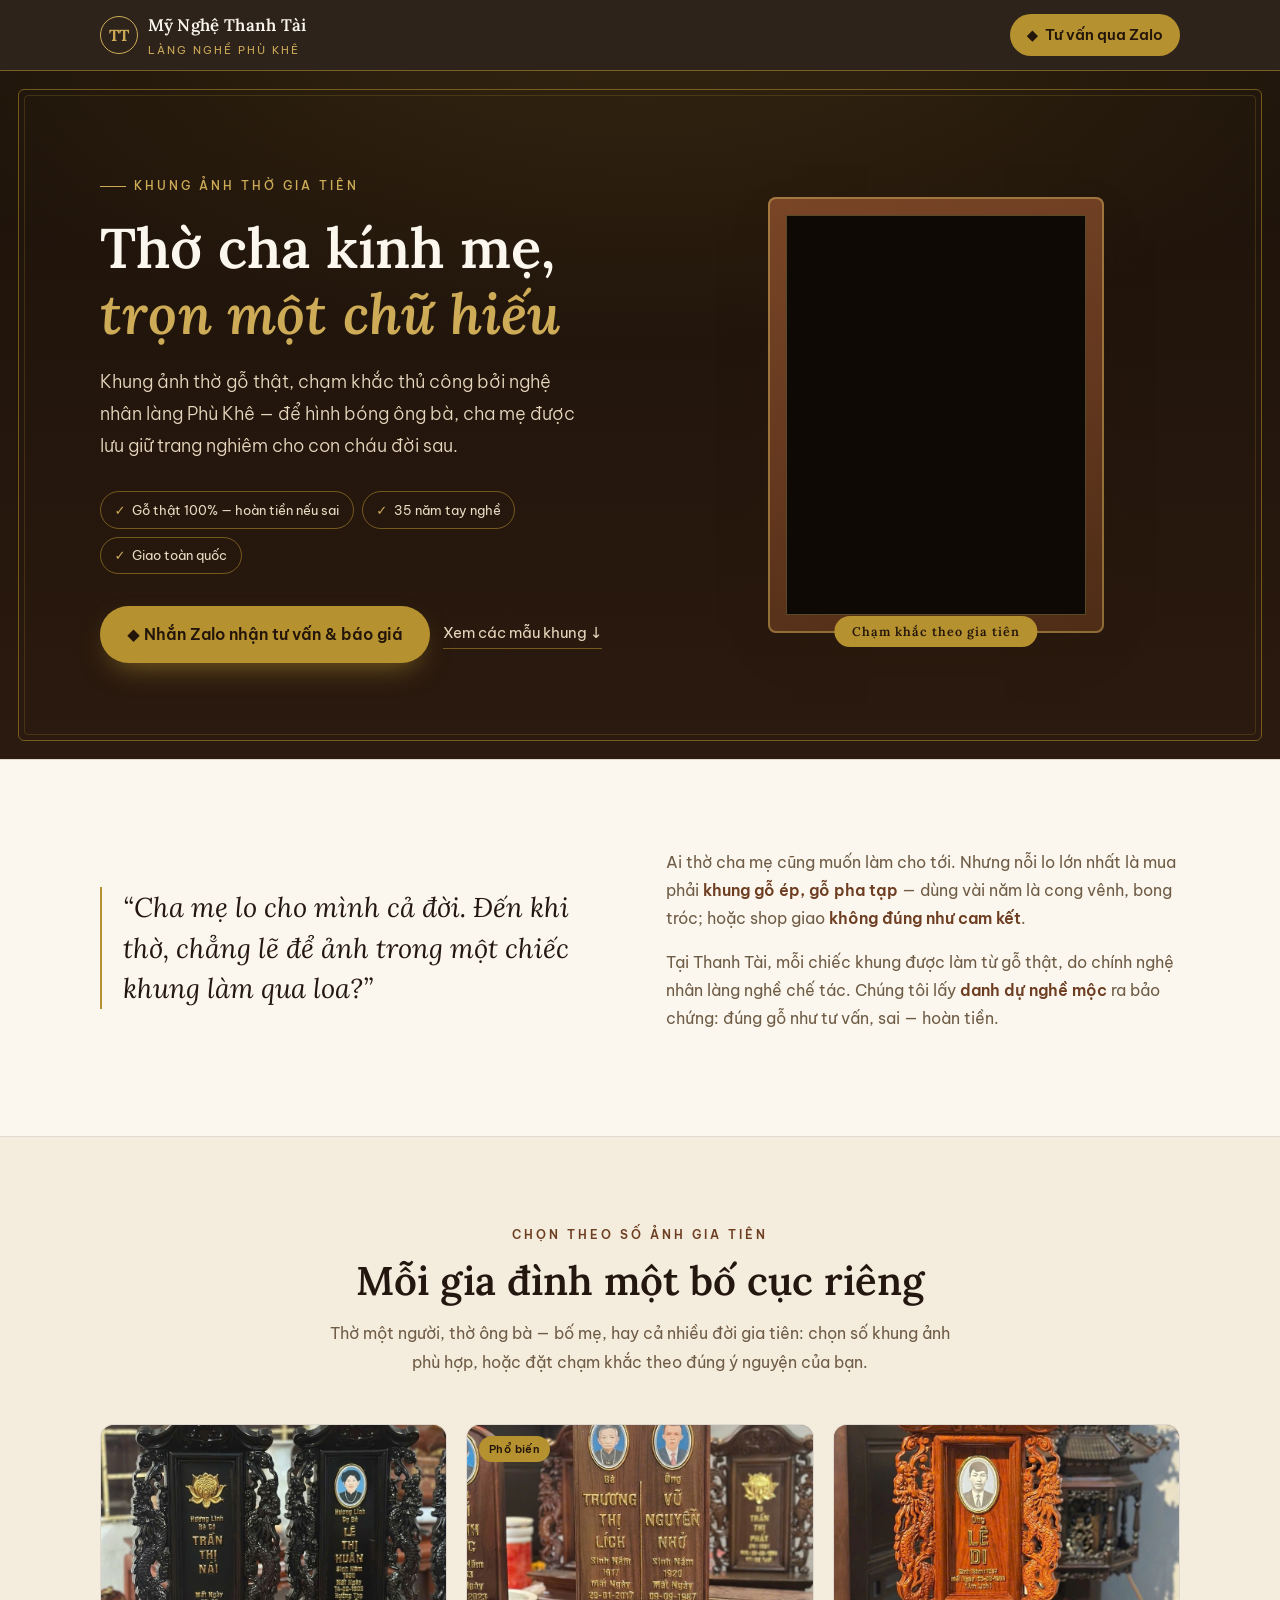
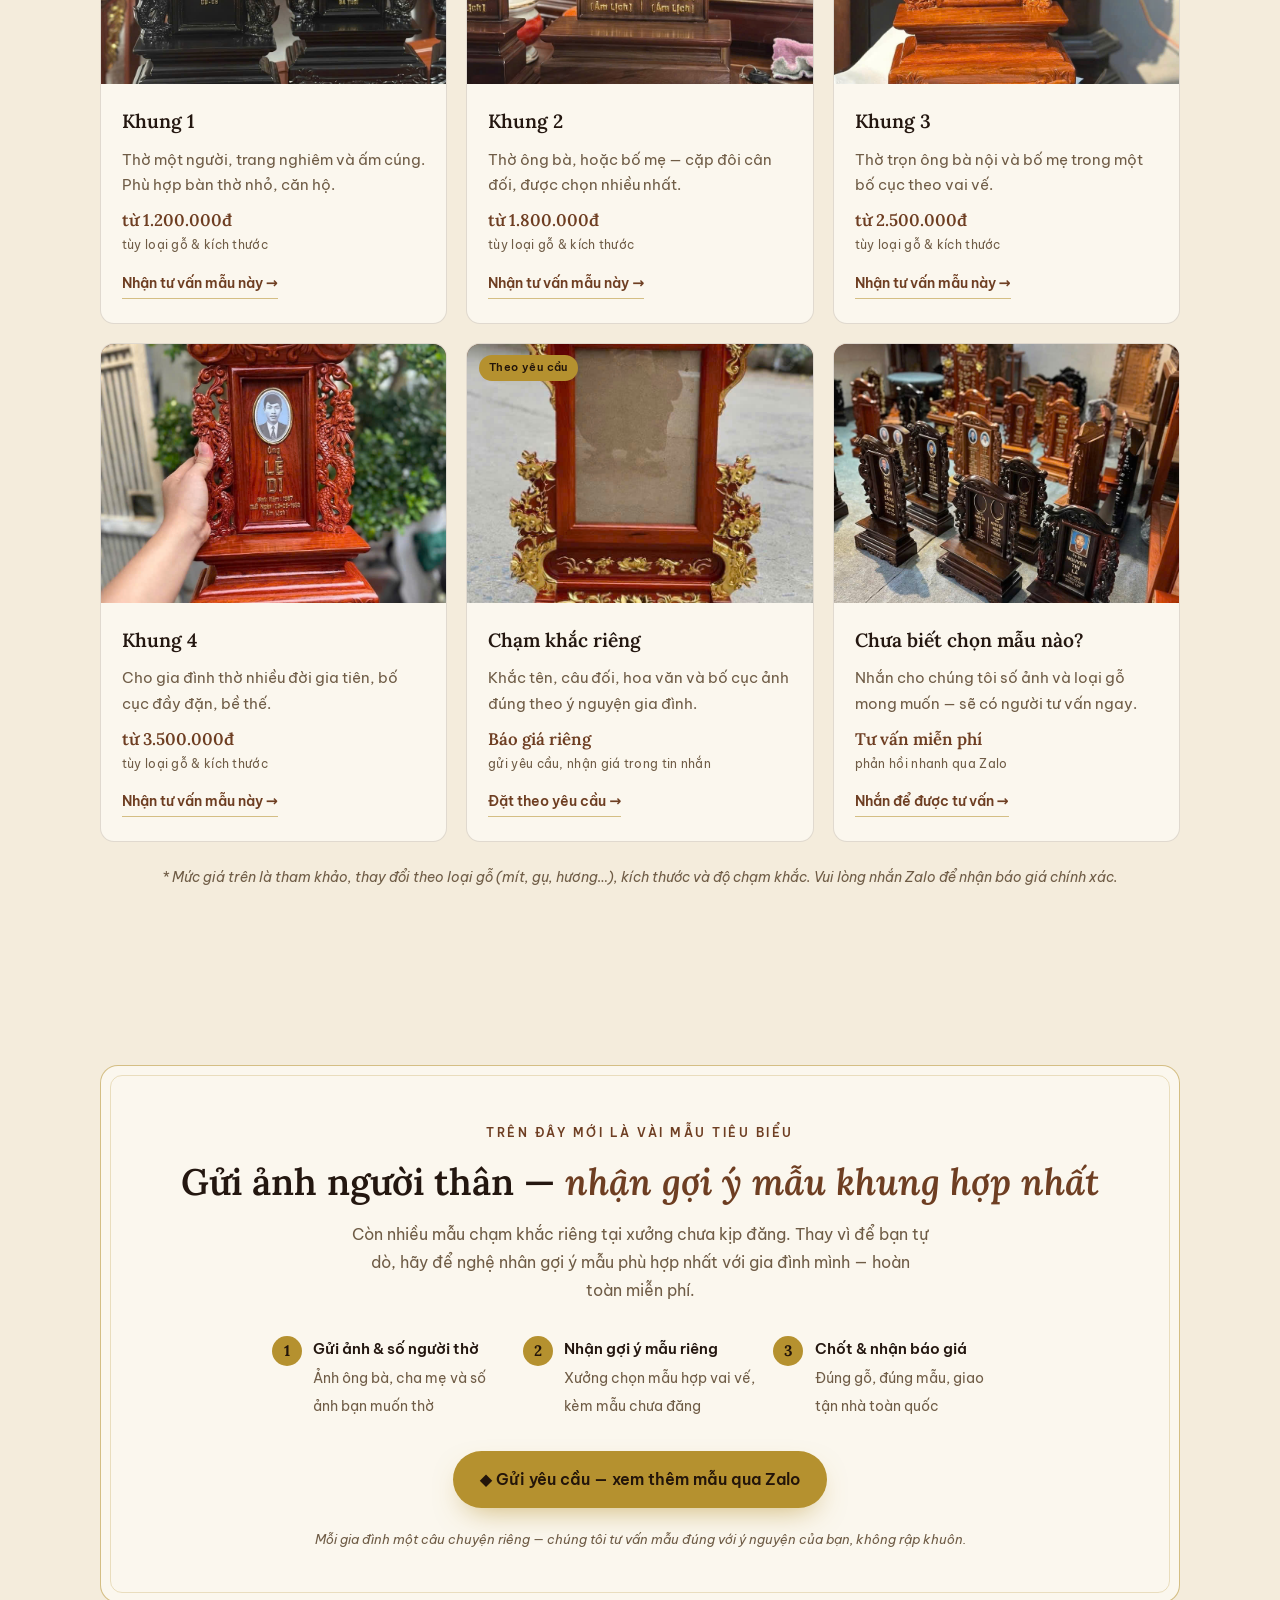
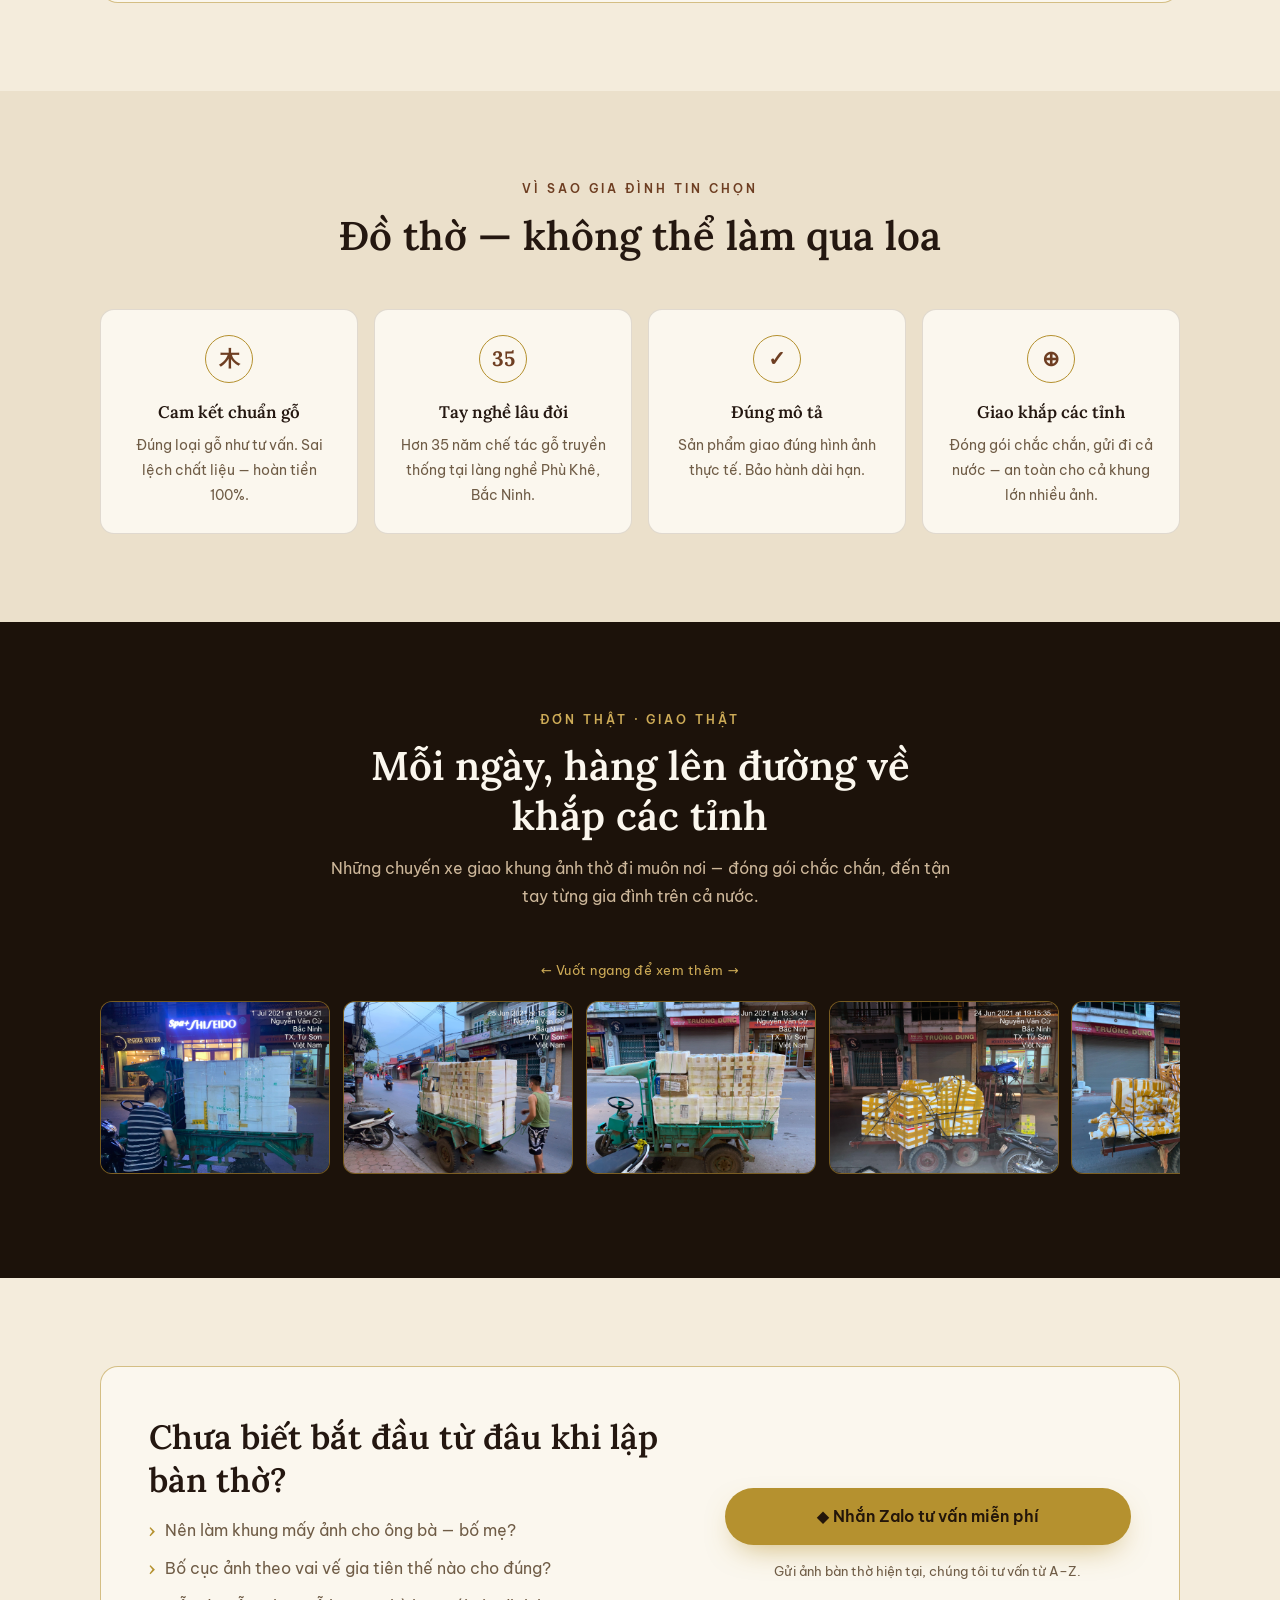
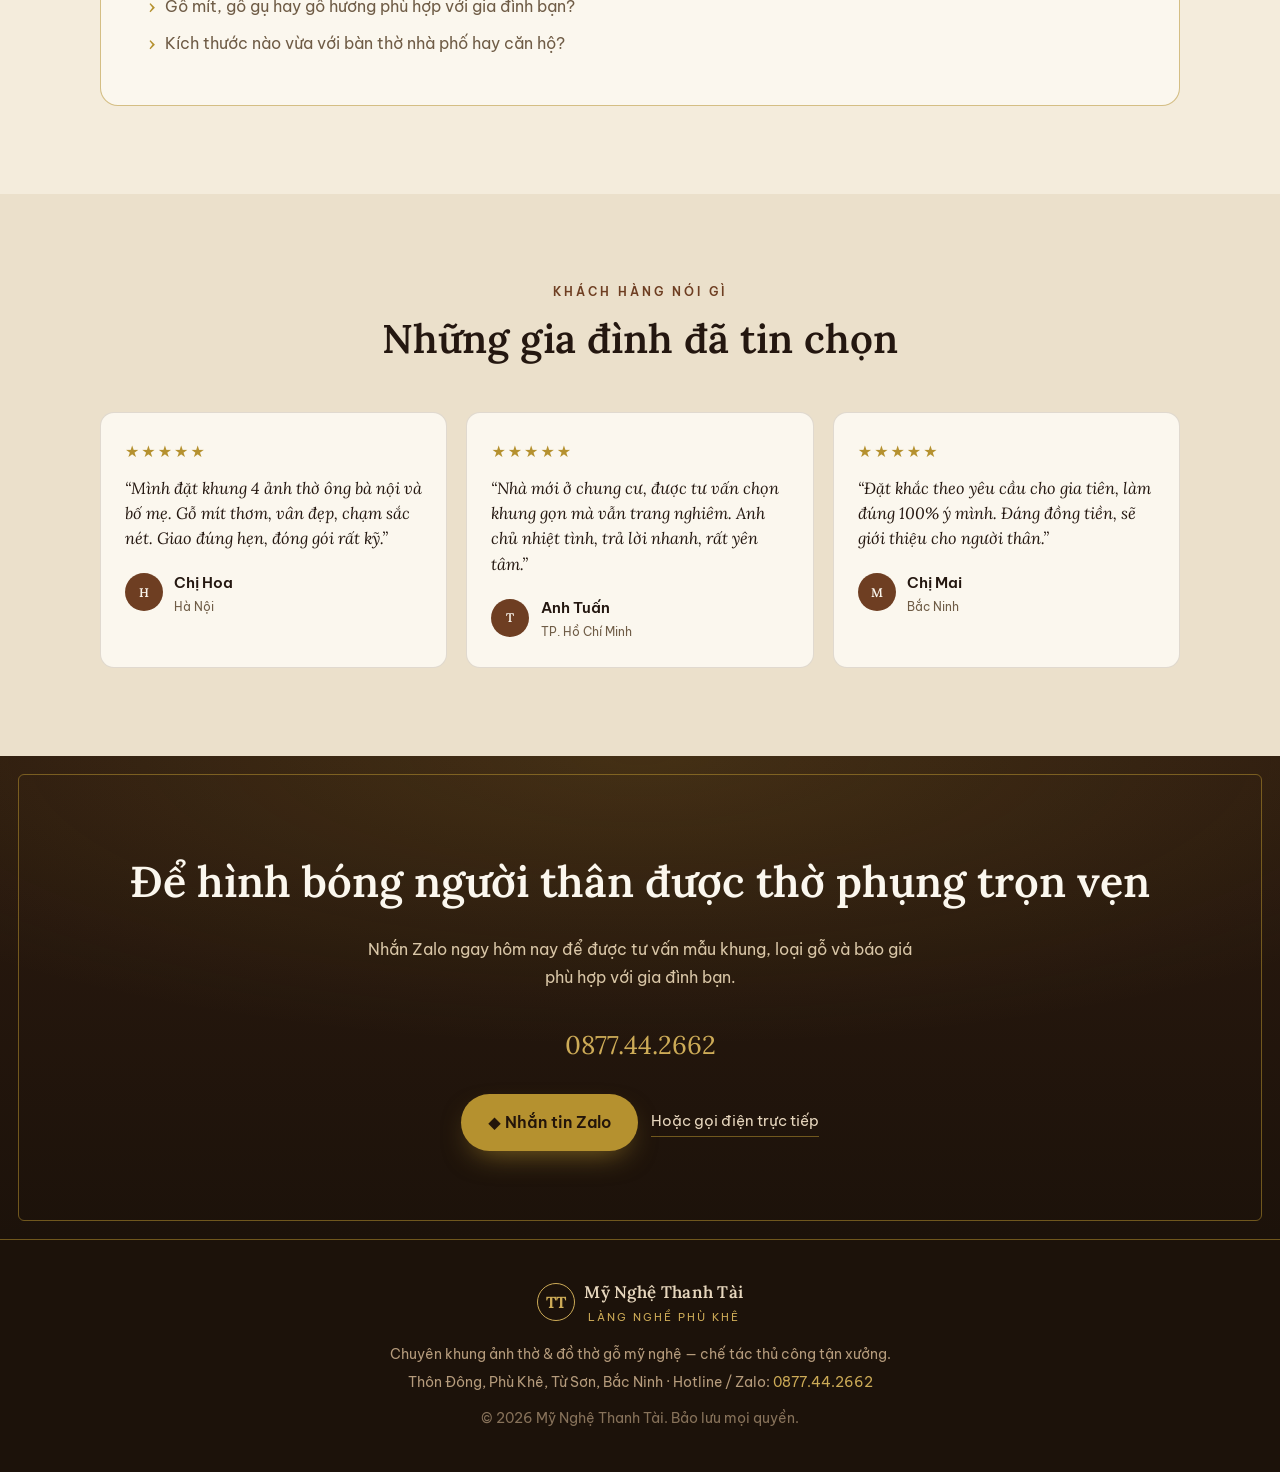
==== index.html @ 87bdfefb "Update index.html" ====
<!DOCTYPE html>
<html lang="vi">
<head>
<meta charset="UTF-8">
<meta name="viewport" content="width=device-width, initial-scale=1.0">
<title>Khung Ảnh Thờ Gia Tiên — Mỹ Nghệ Thanh Tài | Làng nghề Phù Khê</title>
<meta name="description" content="Khung ảnh thờ gỗ thật, chạm khắc thủ công làng nghề Phù Khê. Cam kết đúng gỗ — hoàn tiền nếu sai. Tư vấn chọn khung theo gia tiên qua Zalo.">
<link rel="preconnect" href="https://fonts.googleapis.com">
<link rel="preconnect" href="https://fonts.gstatic.com" crossorigin>
<link href="https://fonts.googleapis.com/css2?family=Lora:ital,wght@0,400;0,500;0,600;0,700;1,400;1,500&family=Be+Vietnam+Pro:wght@300;400;500;600&display=swap" rel="stylesheet">
<style>
  :root{
    --ink:#241710;
    --wood:#6e3e22;
    --wood-deep:#1c120a;
    --wood-deep-2:#2b1a0f;
    --gold:#b5912f;
    --gold-soft:#cdab57;
    --gold-line:rgba(181,145,47,.55);
    --paper:#f4ecdc;
    --paper-2:#ebe0cb;
    --cream:#fbf7ee;
    --muted:#6f5c46;
    --line:rgba(58,38,20,.14);
    --shadow:0 18px 50px -24px rgba(40,24,10,.5);
    --radius:14px;
  }
  *{box-sizing:border-box;margin:0;padding:0}
  html{scroll-behavior:smooth}
  body{
    font-family:"Be Vietnam Pro",system-ui,sans-serif;
    color:var(--ink);
    background:var(--paper);
    line-height:1.75;
    font-weight:400;
    -webkit-font-smoothing:antialiased;
  }
  h1,h2,h3,.serif{font-family:"Lora",Georgia,serif}
  img{max-width:100%;display:block}
  a{color:inherit;text-decoration:none}
  .wrap{width:min(1080px,92vw);margin:0 auto}

  /* ---------- header ---------- */
  header{
    position:sticky;top:0;z-index:50;
    background:rgba(28,18,10,.92);
    backdrop-filter:blur(8px);
    border-bottom:1px solid var(--gold-line);
  }
  .bar{display:flex;align-items:center;justify-content:space-between;padding:.7rem 0}
  .brand{display:flex;align-items:center;gap:.6rem;color:var(--cream)}
  .seal{
    width:38px;height:38px;border-radius:50%;
    border:1.5px solid var(--gold-soft);
    display:grid;place-items:center;
    font-family:"Lora",serif;font-weight:700;color:var(--gold-soft);
    font-size:1rem;flex:none;
  }
  .brand b{font-family:"Lora",serif;font-weight:600;font-size:1.05rem;letter-spacing:.3px}
  .brand small{display:block;color:var(--gold-soft);font-size:.66rem;letter-spacing:2px;text-transform:uppercase;font-family:"Be Vietnam Pro",sans-serif}
  .nav-cta{
    display:inline-flex;align-items:center;gap:.45rem;
    background:var(--gold);color:#23150a;font-weight:600;
    padding:.5rem 1.05rem;border-radius:40px;font-size:.92rem;
    transition:transform .2s,background .2s;
  }
  .nav-cta:hover{background:var(--gold-soft);transform:translateY(-1px)}

  /* ---------- hero ---------- */
  .hero{
    position:relative;
    background:
      radial-gradient(120% 90% at 50% -10%, rgba(181,145,47,.16), transparent 55%),
      linear-gradient(180deg,var(--wood-deep) 0%, var(--wood-deep-2) 100%);
    color:var(--cream);
    padding:clamp(3.2rem,8vw,6rem) 0 clamp(3.4rem,8vw,6rem);
    overflow:hidden;
  }
  .hero::before{
    content:"";position:absolute;inset:18px;
    border:1px solid var(--gold-line);
    border-radius:6px;pointer-events:none;
  }
  .hero::after{
    content:"";position:absolute;inset:24px;
    border:1px solid rgba(181,145,47,.22);
    border-radius:4px;pointer-events:none;
  }
  .hero-grid{position:relative;display:grid;grid-template-columns:1.05fr .95fr;gap:clamp(1.5rem,4vw,3.5rem);align-items:center}
  .eyebrow{
    display:inline-flex;align-items:center;gap:.5rem;
    color:var(--gold-soft);font-size:.74rem;letter-spacing:3px;text-transform:uppercase;
    margin-bottom:1.1rem;font-weight:500;
  }
  .eyebrow::before{content:"";width:26px;height:1px;background:var(--gold-soft)}
  .hero h1{
    font-size:clamp(2.1rem,5.2vw,3.5rem);
    line-height:1.18;font-weight:600;letter-spacing:.2px;
    margin-bottom:1.2rem;
  }
  .hero h1 em{font-style:italic;color:var(--gold-soft)}
  .hero p.lead{font-size:clamp(1rem,2.4vw,1.15rem);color:#e7d7be;max-width:30rem;margin-bottom:1.8rem;font-weight:300}
  .chips{display:flex;flex-wrap:wrap;gap:.5rem;margin-bottom:2rem}
  .chip{
    display:inline-flex;align-items:center;gap:.4rem;
    border:1px solid var(--gold-line);border-radius:40px;
    padding:.38rem .85rem;font-size:.82rem;color:#eaddc4;
  }
  .chip span{color:var(--gold-soft);font-weight:600}
  .hero-cta{display:flex;flex-wrap:wrap;gap:.8rem;align-items:center}
  .btn-primary{
    display:inline-flex;align-items:center;gap:.55rem;
    background:var(--gold);color:#23150a;font-weight:600;
    padding:.9rem 1.7rem;border-radius:46px;font-size:1.02rem;
    box-shadow:0 12px 30px -12px rgba(181,145,47,.7);
    transition:transform .2s,box-shadow .2s;
  }
  .btn-primary:hover{transform:translateY(-2px);box-shadow:0 18px 38px -14px rgba(181,145,47,.85)}
  .btn-ghost{color:#e7d7be;font-size:.95rem;border-bottom:1px solid var(--gold-line);padding-bottom:2px}
  .btn-ghost:hover{color:var(--gold-soft)}

  .hero-frame{position:relative;justify-self:center}
  .hero-frame .mat{
    background:linear-gradient(160deg,#7a4527,#4e2c16);
    padding:18px;border-radius:8px;
    box-shadow:var(--shadow), inset 0 0 0 2px rgba(205,171,87,.5);
    position:relative;
  }
  .hero-frame .photo{
    aspect-ratio:3/4;width:clamp(220px,32vw,300px);
    background:#0e0905 center/cover no-repeat;
    border:1px solid rgba(205,171,87,.4);
    display:grid;place-items:center;text-align:center;color:#9c8a6f;
    font-size:.85rem;padding:1rem;
  }
  .hero-frame .nameplate{
    position:absolute;left:50%;bottom:-14px;transform:translateX(-50%);
    background:var(--gold);color:#23150a;font-family:"Lora",serif;
    font-size:.78rem;font-weight:600;letter-spacing:1px;
    padding:.3rem 1.1rem;border-radius:30px;white-space:nowrap;
  }

  /* ---------- section frame ---------- */
  section{padding:clamp(3rem,7vw,5.5rem) 0}
  .sec-head{text-align:center;max-width:40rem;margin:0 auto clamp(2rem,5vw,3rem)}
  .sec-eyebrow{color:var(--wood);font-size:.72rem;letter-spacing:3px;text-transform:uppercase;font-weight:600;margin-bottom:.7rem}
  .sec-head h2{font-size:clamp(1.7rem,4vw,2.5rem);line-height:1.25;font-weight:600;margin-bottom:.8rem}
  .sec-head p{color:var(--muted);font-size:1.02rem}

  /* ---------- empathy ---------- */
  .empathy{background:var(--cream);border-top:1px solid var(--line);border-bottom:1px solid var(--line)}
  .empathy .inner{display:grid;grid-template-columns:1fr 1fr;gap:clamp(1.5rem,4vw,3.5rem);align-items:center}
  .empathy blockquote{
    font-family:"Lora",serif;font-style:italic;font-size:clamp(1.3rem,3vw,1.7rem);
    line-height:1.5;color:var(--ink);border-left:2px solid var(--gold);padding-left:1.3rem;
  }
  .empathy .body p{color:var(--muted);margin-bottom:1rem}
  .empathy .body p strong{color:var(--wood);font-weight:600}

  /* ---------- products ---------- */
  .grid{display:grid;gap:1.2rem}
  .grid.cols{grid-template-columns:repeat(3,1fr)}
  .card{
    background:var(--cream);border:1px solid var(--line);border-radius:var(--radius);
    overflow:hidden;transition:transform .25s,box-shadow .25s,border-color .25s;
    display:flex;flex-direction:column;
  }
  .card:hover{transform:translateY(-4px);box-shadow:var(--shadow);border-color:var(--gold-line)}
  .card .thumb{
    aspect-ratio:4/3;
    background:linear-gradient(150deg,#8a5230,#5a331b);
    display:grid;place-items:center;color:#e9d6b6;position:relative;
    overflow:hidden;
  }
  .card .thumb .ph{font-family:"Lora",serif;font-size:2.4rem;color:rgba(233,214,182,.55)}
  .card .body{padding:1.3rem 1.3rem 1.5rem;display:flex;flex-direction:column;gap:.5rem;flex:1}
  .card h3{font-size:1.2rem;font-weight:600}
  .card .desc{color:var(--muted);font-size:.92rem;flex:1}
  .card .price{font-family:"Lora",serif;color:var(--wood);font-weight:600;font-size:1.05rem}
  .card .price small{display:block;color:var(--muted);font-weight:400;font-size:.74rem;font-family:"Be Vietnam Pro",sans-serif;letter-spacing:.3px}
  .card .pick{
    margin-top:.4rem;align-self:flex-start;
    display:inline-flex;align-items:center;gap:.4rem;
    color:var(--wood);font-weight:600;font-size:.9rem;border-bottom:1px solid var(--gold-line);padding-bottom:2px;
  }
  .card .pick:hover{color:var(--gold)}
  .tag{position:absolute;top:.7rem;left:.7rem;background:var(--gold);color:#23150a;font-size:.7rem;font-weight:600;padding:.2rem .65rem;border-radius:30px;letter-spacing:.4px}

  .price-note{text-align:center;color:var(--muted);font-size:.86rem;margin-top:1.4rem;font-style:italic}

  /* ---------- invite (gửi mẫu) ---------- */
  .invite{background:var(--paper)}
  .invite .inner{
    position:relative;background:var(--cream);
    border:1px solid var(--gold-line);border-radius:18px;
    padding:clamp(2rem,5vw,3.2rem);text-align:center;overflow:hidden;
  }
  .invite .inner::before{
    content:"";position:absolute;inset:9px;border:1px solid rgba(181,145,47,.25);
    border-radius:12px;pointer-events:none;
  }
  .invite .tease{
    display:inline-block;color:var(--wood);font-size:.74rem;letter-spacing:2.5px;
    text-transform:uppercase;font-weight:600;margin-bottom:.9rem;position:relative;
  }
  .invite h2{font-size:clamp(1.6rem,3.8vw,2.3rem);font-weight:600;line-height:1.3;margin-bottom:.9rem;position:relative}
  .invite h2 em{font-style:italic;color:var(--wood)}
  .invite .sub{color:var(--muted);max-width:36rem;margin:0 auto 2rem;position:relative}
  .invite .steps{
    position:relative;display:grid;grid-template-columns:repeat(3,1fr);
    gap:1rem;max-width:46rem;margin:0 auto 2rem;text-align:left;
  }
  .invite .step{display:flex;gap:.7rem;align-items:flex-start}
  .invite .step .n{
    width:30px;height:30px;flex:none;border-radius:50%;
    background:var(--gold);color:#23150a;font-family:"Lora",serif;font-weight:700;
    display:grid;place-items:center;font-size:.95rem;
  }
  .invite .step b{font-weight:600;font-size:.95rem;display:block}
  .invite .step span{color:var(--muted);font-size:.85rem}
  .invite .note{position:relative;margin-top:1.2rem;color:var(--muted);font-size:.84rem;font-style:italic}

  /* ---------- trust ---------- */
  .trust{background:var(--paper-2)}
  .grid.trust-grid{grid-template-columns:repeat(4,1fr);gap:1rem}
  .tcard{background:var(--cream);border:1px solid var(--line);border-radius:var(--radius);padding:1.6rem 1.3rem;text-align:center}
  .tcard .ic{
    width:48px;height:48px;border-radius:50%;margin:0 auto .9rem;
    border:1.5px solid var(--gold);color:var(--wood);
    display:grid;place-items:center;font-family:"Lora",serif;font-size:1.3rem;font-weight:700;
  }
  .tcard h3{font-size:1.05rem;font-weight:600;margin-bottom:.4rem}
  .tcard p{color:var(--muted);font-size:.88rem}

  /* ---------- lightbox ---------- */
  .gstrip img,.hero-frame .photo,.card .thumb img{cursor:zoom-in}
  .lightbox{
    position:fixed;inset:0;z-index:200;display:none;
    align-items:center;justify-content:center;padding:18px;
    background:rgba(14,9,5,.93);cursor:zoom-out;
  }
  .lightbox.open{display:flex}
  .lightbox img{
    max-width:96vw;max-height:90vh;border-radius:8px;
    border:1px solid var(--gold-line);
    box-shadow:0 30px 90px -20px rgba(0,0,0,.8);
  }
  .lightbox .close{
    position:absolute;top:14px;right:18px;width:42px;height:42px;
    border:1px solid var(--gold-line);background:rgba(28,18,10,.6);
    color:var(--cream);font-size:1.6rem;line-height:1;border-radius:50%;
    cursor:pointer;display:grid;place-items:center;
  }
  .lightbox .hint{position:absolute;bottom:18px;left:0;right:0;text-align:center;color:var(--gold-soft);font-size:.82rem}

  /* ---------- gallery ---------- */
  .gallery{background:var(--wood-deep);color:var(--cream)}
  .gallery .sec-head h2{color:var(--cream)}
  .gallery .sec-eyebrow{color:var(--gold-soft)}
  .gallery .sec-head p{color:#cdb79a}
  .swipe-hint{text-align:center;color:var(--gold-soft);font-size:.82rem;margin-bottom:1rem;letter-spacing:.5px}
  .gstrip{
    display:flex;gap:.8rem;overflow-x:auto;scroll-snap-type:x mandatory;
    -webkit-overflow-scrolling:touch;padding:.2rem .2rem 1rem;
    scrollbar-width:thin;scrollbar-color:var(--gold-line) transparent;
  }
  .gstrip::-webkit-scrollbar{height:6px}
  .gstrip::-webkit-scrollbar-thumb{background:var(--gold-line);border-radius:10px}
  .gstrip img,.gstrip .gph{
    flex:0 0 auto;width:230px;aspect-ratio:4/3;scroll-snap-align:start;
    border-radius:12px;object-fit:cover;
    border:1px solid var(--gold-line);
    background:linear-gradient(150deg,#3a2415,#23160c);
  }
  .gstrip .gph{display:grid;place-items:center;color:#8c765a;font-size:.8rem;text-align:center;padding:.6rem}

  /* ---------- consult ---------- */
  .consult .inner{
    background:var(--cream);border:1px solid var(--gold-line);border-radius:18px;
    padding:clamp(1.8rem,5vw,3rem);display:grid;grid-template-columns:1.3fr 1fr;
    gap:clamp(1.4rem,4vw,3rem);align-items:center;
  }
  .consult h2{font-size:clamp(1.5rem,3.5vw,2.1rem);font-weight:600;margin-bottom:.9rem;line-height:1.3}
  .consult ul{list-style:none;display:flex;flex-direction:column;gap:.6rem;color:var(--muted)}
  .consult li{display:flex;gap:.6rem;align-items:flex-start}
  .consult li::before{content:"›";color:var(--gold);font-weight:700;font-family:"Lora",serif}
  .consult .side{text-align:center}
  .consult .side .btn-primary{width:100%;justify-content:center;margin-bottom:.7rem}
  .consult .side small{color:var(--muted);font-size:.82rem}

  /* ---------- reviews ---------- */
  .reviews{background:var(--paper-2)}
  .grid.rev-grid{grid-template-columns:repeat(3,1fr);gap:1.2rem}
  .rcard{background:var(--cream);border:1px solid var(--line);border-radius:var(--radius);padding:1.5rem}
  .stars{color:var(--gold);letter-spacing:2px;margin-bottom:.7rem}
  .rcard p{font-family:"Lora",serif;font-style:italic;color:var(--ink);margin-bottom:1rem;font-size:1.02rem;line-height:1.55}
  .rcard .who{display:flex;align-items:center;gap:.7rem}
  .rcard .who .av{width:38px;height:38px;border-radius:50%;background:var(--wood);color:var(--cream);display:grid;place-items:center;font-family:"Lora",serif;font-weight:600;flex:none}
  .rcard .who b{font-weight:600;font-size:.92rem}
  .rcard .who span{display:block;color:var(--muted);font-size:.78rem}

  /* ---------- final cta ---------- */
  .final{
    background:
      radial-gradient(120% 100% at 50% 0%, rgba(181,145,47,.18), transparent 60%),
      linear-gradient(180deg,var(--wood-deep-2),var(--wood-deep));
    color:var(--cream);text-align:center;position:relative;
  }
  .final::before{content:"";position:absolute;inset:18px;border:1px solid var(--gold-line);border-radius:6px;pointer-events:none}
  .final h2{font-size:clamp(1.8rem,4.5vw,2.7rem);font-weight:600;margin-bottom:1rem;position:relative}
  .final p{color:#d9c6a7;max-width:34rem;margin:0 auto 2rem;position:relative}
  .final .phone{font-family:"Lora",serif;font-size:1.6rem;color:var(--gold-soft);margin-bottom:1.6rem;position:relative}
  .final .hero-cta{justify-content:center;position:relative}

  /* ---------- footer ---------- */
  footer{background:var(--wood-deep);color:#b59b7c;padding:2.4rem 0;text-align:center;border-top:1px solid var(--gold-line)}
  footer .brand{justify-content:center;margin-bottom:1rem}
  footer p{font-size:.86rem;margin:.2rem 0}
  footer a{color:var(--gold-soft)}

  /* ---------- sticky mobile bar ---------- */
  .mobile-bar{display:none}

  /* ---------- reveal ---------- */
  .reveal{opacity:0;transform:translateY(22px);transition:opacity .7s ease,transform .7s ease}
  .reveal.in{opacity:1;transform:none}
  @media (prefers-reduced-motion:reduce){
    .reveal{opacity:1;transform:none;transition:none}
    html{scroll-behavior:auto}
  }

  /* ---------- responsive ---------- */
  @media (max-width:860px){
    .hero-grid{grid-template-columns:1fr;text-align:center}
    .eyebrow{justify-content:center}
    .hero p.lead{margin-left:auto;margin-right:auto}
    .chips,.hero-cta{justify-content:center}
    .hero-frame{order:-1}
    .empathy .inner{grid-template-columns:1fr}
    .empathy blockquote{padding-left:0;border-left:0;border-top:2px solid var(--gold);padding-top:1rem;text-align:center}
    .grid.cols{grid-template-columns:1fr 1fr}
    .grid.trust-grid{grid-template-columns:1fr 1fr}
    .invite .steps{grid-template-columns:1fr;max-width:24rem;gap:.9rem}
    .consult .inner{grid-template-columns:1fr;text-align:center}
    .consult ul{text-align:left}
    .grid.rev-grid{grid-template-columns:1fr}
  }
  @media (max-width:560px){
    .wrap{width:90vw}
    .nav-cta span.lbl{display:none}
    .bar{padding:.55rem 0}
    .brand b{font-size:.95rem}
    .seal{width:34px;height:34px}
    .hero{padding:2.6rem 0 3rem}
    .hero::before{inset:12px}
    .hero::after{inset:17px}
    .hero h1{font-size:2rem;line-height:1.2}
    .hero p.lead{font-size:1rem}
    .chip{font-size:.78rem;padding:.34rem .7rem}
    .hero-frame .photo{width:min(72vw,260px)}
    .btn-primary{width:100%;justify-content:center}
    .hero-cta{flex-direction:column;align-items:stretch;gap:.7rem}
    .hero-cta .btn-ghost{align-self:center}
    section{padding:2.6rem 0}
    .sec-head{margin-bottom:1.8rem}
    .grid.cols{grid-template-columns:1fr}
    .grid.trust-grid{grid-template-columns:1fr}
    .invite .inner{padding:1.8rem 1.2rem}
    .invite .btn-primary{width:100%}
    .consult .side .btn-primary{width:100%}
    body{padding-bottom:66px}
    .mobile-bar{
      display:flex;position:fixed;bottom:0;left:0;right:0;z-index:60;
      background:rgba(28,18,10,.97);border-top:1px solid var(--gold-line);
      padding:.55rem .7rem;gap:.55rem;
      padding-bottom:calc(.55rem + env(safe-area-inset-bottom,0px));
    }
    .mobile-bar a{flex:1;text-align:center;padding:.8rem;border-radius:40px;font-weight:600;font-size:.94rem}
    .mobile-bar .mz{background:var(--gold);color:#23150a;flex:1.5}
    .mobile-bar .mc{border:1px solid var(--gold-line);color:var(--cream)}
  }
</style>
</head>
<body>

<script>
/* ═══════════════════════════════════════════════════════════════
   ❖ SỬA ẢNH Ở ĐÂY — chỉ cần đổi 1 khối này là toàn bộ ảnh trang đổi theo
   ───────────────────────────────────────────────────────────────
   BƯỚC 1 · ANH_BASE = nơi để ảnh.
            • CÁCH KHUYÊN DÙNG (repo GitHub deploy qua Netlify):
              - Bỏ ảnh vào thư mục "img/" trong repo  →  ANH_BASE = "img/"
              - Hoặc bỏ ảnh cạnh file html (gốc repo)  →  ANH_BASE = ""
              (đường dẫn tương đối: đổi tên site Netlify vẫn không hỏng ảnh)
            • Hoặc dùng link đầy đủ (vd https://ten-site.netlify.app/), nhớ "/" ở cuối.
   BƯỚC 2 · Upload ảnh, đặt tên file ĐÚNG như danh sách bên dưới
            (hoặc đổi tên trong danh sách cho khớp tên file của bạn).
   BƯỚC 3 · Để trống "" nếu chưa có ảnh — chỗ đó sẽ hiện ô tạm, không lỗi.
   ═══════════════════════════════════════════════════════════════ */

const ANH_BASE = "";

const ANH = {

  hero: "khunganh.jpg",            // Ảnh khung lớn ở đầu trang

  sanpham: {                       // Ảnh cho từng thẻ mẫu (để trống "" thì hiện số)
    khung1anh:  "khunga1.jpg",                //   Khung 1 ảnh
    khung2anh:  "khunga2.jpg",                //   Khung 2 ảnh
    khung34anh: "khunga3.jpg",                //   Khung 3–4 ảnh
    khung6anh:  "khunga4.jpg",                //   Khung 6 ảnh
    theoyeucau: "khacrieng.jpg",                //   Chạm khắc riêng
    tuvan:      "chuachon.jpg"                 //   Thẻ tư vấn
  },

  giaohang: [                      // Dải ảnh xe hàng giao tỉnh (lướt ngang) — thêm/bớt thoải mái
    "anhthucte1.jpg",
    "anhthucte2.jpg",
    "anhthucte3.jpg",
    "anhthucte4.jpg",
    "anhthucte5.jpg",
    "anhthucte6.jpg",
    "anhthucte7.jpg"
  ]

};
</script>

<script>
/* ═══════════════════════════════════════════════════════════════
   ❖ FACEBOOK PIXEL — dán mã Pixel của bạn vào dòng dưới (trong dấu "")
   ───────────────────────────────────────────────────────────────
   • Lấy mã ở: Trình quản lý sự kiện (Events Manager) → Nguồn dữ liệu → Pixel.
     Mã là dãy số, ví dụ "1234567890123456".
   • Để trống "" thì Pixel TẮT (không theo dõi gì) — trang vẫn chạy bình thường.
   • Khi có mã: trang tự đếm lượt xem (PageView) và đếm "Lead" mỗi khi
     khách bấm nút Zalo, "Contact" khi khách bấm gọi điện.
   ═══════════════════════════════════════════════════════════════ */
const PIXEL_ID = "";   // ← dán mã Pixel vào đây

if (PIXEL_ID) {
  !function(f,b,e,v,n,t,s){if(f.fbq)return;n=f.fbq=function(){n.callMethod?
  n.callMethod.apply(n,arguments):n.queue.push(arguments)};if(!f._fbq)f._fbq=n;
  n.push=n;n.loaded=!0;n.version='2.0';n.queue=[];t=b.createElement(e);t.async=!0;
  t.src=v;s=b.getElementsByTagName(e)[0];s.parentNode.insertBefore(t,s)}(window,
  document,'script','https://connect.facebook.net/en_US/fbevents.js');
  fbq('init', PIXEL_ID);
  fbq('track', 'PageView');
}
</script>

<header>
  <div class="wrap bar">
    <a class="brand" href="#">
      <span class="seal">TT</span>
      <span><b>Mỹ Nghệ Thanh Tài</b><small>Làng nghề Phù Khê</small></span>
    </a>
    <a class="nav-cta" href="https://zalo.me/0877442662">◆ <span class="lbl">Tư vấn qua Zalo</span></a>
  </div>
</header>

<!-- HERO -->
<section class="hero">
  <div class="wrap hero-grid">
    <div class="reveal in">
      <span class="eyebrow">Khung ảnh thờ gia tiên</span>
      <h1>Thờ cha kính mẹ,<br><em>trọn một chữ hiếu</em></h1>
      <p class="lead">Khung ảnh thờ gỗ thật, chạm khắc thủ công bởi nghệ nhân làng Phù Khê — để hình bóng ông bà, cha mẹ được lưu giữ trang nghiêm cho con cháu đời sau.</p>
      <div class="chips">
        <span class="chip"><span>✓</span> Gỗ thật 100% — hoàn tiền nếu sai</span>
        <span class="chip"><span>✓</span> 35 năm tay nghề</span>
        <span class="chip"><span>✓</span> Giao toàn quốc</span>
      </div>
      <div class="hero-cta">
        <a class="btn-primary" href="https://zalo.me/0877442662">◆ Nhắn Zalo nhận tư vấn &amp; báo giá</a>
        <a class="btn-ghost" href="#mau">Xem các mẫu khung ↓</a>
      </div>
    </div>
    <div class="hero-frame reveal in">
      <div class="mat">
        <div class="photo" id="anh-hero" alt="Khung ảnh thờ gỗ chạm khắc"></div>
        <span class="nameplate">Chạm khắc theo gia tiên</span>
      </div>
    </div>
  </div>
</section>

<!-- EMPATHY -->
<section class="empathy">
  <div class="wrap inner">
    <blockquote class="reveal">“Cha mẹ lo cho mình cả đời. Đến khi thờ, chẳng lẽ để ảnh trong một chiếc khung làm qua loa?”</blockquote>
    <div class="body reveal">
      <p>Ai thờ cha mẹ cũng muốn làm cho tới. Nhưng nỗi lo lớn nhất là mua phải <strong>khung gỗ ép, gỗ pha tạp</strong> — dùng vài năm là cong vênh, bong tróc; hoặc shop giao <strong>không đúng như cam kết</strong>.</p>
      <p>Tại Thanh Tài, mỗi chiếc khung được làm từ gỗ thật, do chính nghệ nhân làng nghề chế tác. Chúng tôi lấy <strong>danh dự nghề mộc</strong> ra bảo chứng: đúng gỗ như tư vấn, sai — hoàn tiền.</p>
    </div>
  </div>
</section>

<!-- PRODUCTS -->
<section id="mau">
  <div class="wrap">
    <div class="sec-head reveal">
      <div class="sec-eyebrow">Chọn theo số ảnh gia tiên</div>
      <h2>Mỗi gia đình một bố cục riêng</h2>
      <p>Thờ một người, thờ ông bà — bố mẹ, hay cả nhiều đời gia tiên: chọn số khung ảnh phù hợp, hoặc đặt chạm khắc theo đúng ý nguyện của bạn.</p>
    </div>
    <div class="grid cols">
      <article class="card reveal">
        <div class="thumb" data-anh="khung1anh"><span class="ph">1</span></div>
        <div class="body">
          <h3>Khung 1 </h3>
          <p class="desc">Thờ một người, trang nghiêm và ấm cúng. Phù hợp bàn thờ nhỏ, căn hộ.</p>
          <div class="price">từ 1.200.000đ <small>tùy loại gỗ &amp; kích thước</small></div>
          <a class="pick" href="https://zalo.me/0877442662">Nhận tư vấn mẫu này →</a>
        </div>
      </article>
      <article class="card reveal">
        <div class="thumb" data-anh="khung2anh"><span class="ph">2</span><span class="tag">Phổ biến</span></div>
        <div class="body">
          <h3>Khung 2 </h3>
          <p class="desc">Thờ ông bà, hoặc bố mẹ — cặp đôi cân đối, được chọn nhiều nhất.</p>
          <div class="price">từ 1.800.000đ <small>tùy loại gỗ &amp; kích thước</small></div>
          <a class="pick" href="https://zalo.me/0877442662">Nhận tư vấn mẫu này →</a>
        </div>
      </article>
      <article class="card reveal">
        <div class="thumb" data-anh="khung34anh"><span class="ph">4</span></div>
        <div class="body">
          <h3>Khung 3 </h3>
          <p class="desc">Thờ trọn ông bà nội và bố mẹ trong một bố cục theo vai vế.</p>
          <div class="price">từ 2.500.000đ <small>tùy loại gỗ &amp; kích thước</small></div>
          <a class="pick" href="https://zalo.me/0877442662">Nhận tư vấn mẫu này →</a>
        </div>
      </article>
      <article class="card reveal">
        <div class="thumb" data-anh="khung6anh"><span class="ph">6</span></div>
        <div class="body">
          <h3>Khung 4 </h3>
          <p class="desc">Cho gia đình thờ nhiều đời gia tiên, bố cục đầy đặn, bề thế.</p>
          <div class="price">từ 3.500.000đ <small>tùy loại gỗ &amp; kích thước</small></div>
          <a class="pick" href="https://zalo.me/0877442662">Nhận tư vấn mẫu này →</a>
        </div>
      </article>
      <article class="card reveal">
        <div class="thumb" data-anh="theoyeucau"><span class="ph">＊</span><span class="tag">Theo yêu cầu</span></div>
        <div class="body">
          <h3>Chạm khắc riêng</h3>
          <p class="desc">Khắc tên, câu đối, hoa văn và bố cục ảnh đúng theo ý nguyện gia đình.</p>
          <div class="price">Báo giá riêng <small>gửi yêu cầu, nhận giá trong tin nhắn</small></div>
          <a class="pick" href="https://zalo.me/0877442662">Đặt theo yêu cầu →</a>
        </div>
      </article>
      <article class="card reveal">
        <div class="thumb" data-anh="tuvan"><span class="ph">?</span></div>
        <div class="body">
          <h3>Chưa biết chọn mẫu nào?</h3>
          <p class="desc">Nhắn cho chúng tôi số ảnh và loại gỗ mong muốn — sẽ có người tư vấn ngay.</p>
          <div class="price">Tư vấn miễn phí <small>phản hồi nhanh qua Zalo</small></div>
          <a class="pick" href="https://zalo.me/0877442662">Nhắn để được tư vấn →</a>
        </div>
      </article>
    </div>
    <p class="price-note">* Mức giá trên là tham khảo, thay đổi theo loại gỗ (mít, gụ, hương…), kích thước và độ chạm khắc. Vui lòng nhắn Zalo để nhận báo giá chính xác.</p>
  </div>
</section>

<!-- INVITE / GỬI MẪU -->
<section class="invite">
  <div class="wrap">
    <div class="inner reveal">
      <span class="tease">Trên đây mới là vài mẫu tiêu biểu</span>
      <h2>Gửi ảnh người thân — <em>nhận gợi ý mẫu khung hợp nhất</em></h2>
      <p class="sub">Còn nhiều mẫu chạm khắc riêng tại xưởng chưa kịp đăng. Thay vì để bạn tự dò, hãy để nghệ nhân gợi ý mẫu phù hợp nhất với gia đình mình — hoàn toàn miễn phí.</p>
      <div class="steps">
        <div class="step"><span class="n">1</span><div><b>Gửi ảnh &amp; số người thờ</b><span>Ảnh ông bà, cha mẹ và số ảnh bạn muốn thờ</span></div></div>
        <div class="step"><span class="n">2</span><div><b>Nhận gợi ý mẫu riêng</b><span>Xưởng chọn mẫu hợp vai vế, kèm mẫu chưa đăng</span></div></div>
        <div class="step"><span class="n">3</span><div><b>Chốt &amp; nhận báo giá</b><span>Đúng gỗ, đúng mẫu, giao tận nhà toàn quốc</span></div></div>
      </div>
      <a class="btn-primary" href="https://zalo.me/0877442662?text=Em%20muốn%20gửi%20ảnh%20người%20thân%20để%20được%20gợi%20ý%20mẫu%20khung%20thờ%20phù%20hợp">◆ Gửi yêu cầu — xem thêm mẫu qua Zalo</a>
      <p class="note">Mỗi gia đình một câu chuyện riêng — chúng tôi tư vấn mẫu đúng với ý nguyện của bạn, không rập khuôn.</p>
    </div>
  </div>
</section>

<!-- TRUST -->
<section class="trust">
  <div class="wrap">
    <div class="sec-head reveal">
      <div class="sec-eyebrow">Vì sao gia đình tin chọn</div>
      <h2>Đồ thờ — không thể làm qua loa</h2>
    </div>
    <div class="grid trust-grid">
      <div class="tcard reveal"><div class="ic">木</div><h3>Cam kết chuẩn gỗ</h3><p>Đúng loại gỗ như tư vấn. Sai lệch chất liệu — hoàn tiền 100%.</p></div>
      <div class="tcard reveal"><div class="ic">35</div><h3>Tay nghề lâu đời</h3><p>Hơn 35 năm chế tác gỗ truyền thống tại làng nghề Phù Khê, Bắc Ninh.</p></div>
      <div class="tcard reveal"><div class="ic">✓</div><h3>Đúng mô tả</h3><p>Sản phẩm giao đúng hình ảnh thực tế. Bảo hành dài hạn.</p></div>
      <div class="tcard reveal"><div class="ic">⊕</div><h3>Giao khắp các tỉnh</h3><p>Đóng gói chắc chắn, gửi đi cả nước — an toàn cho cả khung lớn nhiều ảnh.</p></div>
    </div>
  </div>
</section>

<!-- GALLERY -->
<section class="gallery">
  <div class="wrap">
    <div class="sec-head reveal">
      <div class="sec-eyebrow">Đơn thật · Giao thật</div>
      <h2>Mỗi ngày, hàng lên đường về khắp các tỉnh</h2>
      <p>Những chuyến xe giao khung ảnh thờ đi muôn nơi — đóng gói chắc chắn, đến tận tay từng gia đình trên cả nước.</p>
    </div>
    <p class="swipe-hint">← Vuốt ngang để xem thêm →</p>
    <div class="gstrip reveal" id="dai-giao-hang"></div>
  </div>
</section>

<!-- CONSULT -->
<section class="consult">
  <div class="wrap">
    <div class="inner reveal">
      <div>
        <h2>Chưa biết bắt đầu từ đâu khi lập bàn thờ?</h2>
        <ul>
          <li>Nên làm khung mấy ảnh cho ông bà — bố mẹ?</li>
          <li>Bố cục ảnh theo vai vế gia tiên thế nào cho đúng?</li>
          <li>Gỗ mít, gỗ gụ hay gỗ hương phù hợp với gia đình bạn?</li>
          <li>Kích thước nào vừa với bàn thờ nhà phố hay căn hộ?</li>
        </ul>
      </div>
      <div class="side">
        <a class="btn-primary" href="https://zalo.me/0877442662">◆ Nhắn Zalo tư vấn miễn phí</a>
        <small>Gửi ảnh bàn thờ hiện tại, chúng tôi tư vấn từ A–Z.</small>
      </div>
    </div>
  </div>
</section>

<!-- REVIEWS -->
<section class="reviews">
  <div class="wrap">
    <div class="sec-head reveal">
      <div class="sec-eyebrow">Khách hàng nói gì</div>
      <h2>Những gia đình đã tin chọn</h2>
    </div>
    <div class="grid rev-grid">
      <div class="rcard reveal">
        <div class="stars">★★★★★</div>
        <p>“Mình đặt khung 4 ảnh thờ ông bà nội và bố mẹ. Gỗ mít thơm, vân đẹp, chạm sắc nét. Giao đúng hẹn, đóng gói rất kỹ.”</p>
        <div class="who"><span class="av">H</span><div><b>Chị Hoa</b><span>Hà Nội</span></div></div>
      </div>
      <div class="rcard reveal">
        <div class="stars">★★★★★</div>
        <p>“Nhà mới ở chung cư, được tư vấn chọn khung gọn mà vẫn trang nghiêm. Anh chủ nhiệt tình, trả lời nhanh, rất yên tâm.”</p>
        <div class="who"><span class="av">T</span><div><b>Anh Tuấn</b><span>TP. Hồ Chí Minh</span></div></div>
      </div>
      <div class="rcard reveal">
        <div class="stars">★★★★★</div>
        <p>“Đặt khắc theo yêu cầu cho gia tiên, làm đúng 100% ý mình. Đáng đồng tiền, sẽ giới thiệu cho người thân.”</p>
        <div class="who"><span class="av">M</span><div><b>Chị Mai</b><span>Bắc Ninh</span></div></div>
      </div>
    </div>
  </div>
</section>

<!-- FINAL CTA -->
<section class="final">
  <div class="wrap">
    <h2>Để hình bóng người thân được thờ phụng trọn vẹn</h2>
    <p>Nhắn Zalo ngay hôm nay để được tư vấn mẫu khung, loại gỗ và báo giá phù hợp với gia đình bạn.</p>
    <div class="phone">0877.44.2662</div>
    <div class="hero-cta">
      <a class="btn-primary" href="https://zalo.me/0877442662">◆ Nhắn tin Zalo</a>
      <a class="btn-ghost" href="tel:0877442662">Hoặc gọi điện trực tiếp</a>
    </div>
  </div>
</section>

<footer>
  <div class="wrap">
    <a class="brand" href="#"><span class="seal">TT</span><span><b style="color:#e7d7be">Mỹ Nghệ Thanh Tài</b><small>Làng nghề Phù Khê</small></span></a>
    <p>Chuyên khung ảnh thờ &amp; đồ thờ gỗ mỹ nghệ — chế tác thủ công tận xưởng.</p>
    <p>Thôn Đông, Phù Khê, Từ Sơn, Bắc Ninh · Hotline / Zalo: <a href="https://zalo.me/0877442662">0877.44.2662</a></p>
    <p style="margin-top:.8rem;opacity:.7">© 2026 Mỹ Nghệ Thanh Tài. Bảo lưu mọi quyền.</p>
  </div>
</footer>

<div class="mobile-bar">
  <a class="mc" href="tel:0877442662">Gọi điện</a>
  <a class="mz" href="https://zalo.me/0877442662">Nhắn Zalo tư vấn</a>
</div>

<div class="lightbox" id="lb" aria-hidden="true" role="dialog" aria-label="Ảnh phóng to">
  <button class="close" id="lb-close" aria-label="Đóng ảnh">×</button>
  <img id="lb-img" alt="Ảnh phóng to">
  <div class="hint">Chạm vào bất kỳ đâu để đóng</div>
</div>

<script>
  (function(){
    function url(name){return name ? (ANH_BASE + name) : "";}

    var hero=document.getElementById('anh-hero');
    if(hero && ANH.hero){var hu=url(ANH.hero);hero.style.backgroundImage="url('"+hu+"')";hero.setAttribute('data-full',hu);}

    document.querySelectorAll('[data-anh]').forEach(function(thumb){
      var name=ANH.sanpham[thumb.getAttribute('data-anh')];
      if(!name)return;
      var img=document.createElement('img');
      img.src=url(name);
      img.alt='Mẫu khung ảnh thờ';
      img.loading='lazy';
      img.style.cssText='position:absolute;inset:0;width:100%;height:100%;object-fit:cover;display:block';
      var ph=thumb.querySelector('.ph');
      if(ph)ph.remove();
      thumb.insertBefore(img,thumb.firstChild);
    });

    var strip=document.getElementById('dai-giao-hang');
    if(strip){
      (ANH.giaohang||[]).forEach(function(name){
        if(!name)return;
        var img=document.createElement('img');
        img.src=url(name);
        img.alt='Hàng giao đi các tỉnh';
        img.loading='lazy';
        img.onerror=function(){var d=document.createElement('div');d.className='gph';d.textContent='Ảnh xe hàng giao tỉnh';this.replaceWith(d);};
        strip.appendChild(img);
      });
    }
  })();

  const io=new IntersectionObserver((es)=>{
    es.forEach(e=>{if(e.isIntersecting){e.target.classList.add('in');io.unobserve(e.target)}});
  },{threshold:.12});
  document.querySelectorAll('.reveal').forEach(el=>io.observe(el));

  (function(){
    const lb=document.getElementById('lb'), lbImg=document.getElementById('lb-img');
    function openLb(src,alt){lbImg.src=src;lbImg.alt=alt||'Ảnh phóng to';lb.classList.add('open');lb.setAttribute('aria-hidden','false');document.body.style.overflow='hidden';}
    function closeLb(){lb.classList.remove('open');lb.setAttribute('aria-hidden','true');document.body.style.overflow='';lbImg.removeAttribute('src');}
    document.addEventListener('click',function(e){
      if(lb.classList.contains('open')){closeLb();return;}
      const z=e.target.closest('[data-full]');
      if(z){openLb(z.getAttribute('data-full'),z.getAttribute('alt'));return;}
      const im=e.target.closest('.gstrip img, .card .thumb img');
      if(im&&im.tagName==='IMG'){openLb(im.currentSrc||im.src,im.alt);return;}
    });
    document.addEventListener('keydown',function(e){if(e.key==='Escape')closeLb();});
  })();

  (function(){
    if(typeof PIXEL_ID==='undefined' || !PIXEL_ID) return;
    document.addEventListener('click',function(e){
      var a=e.target.closest('a[href]');
      if(!a)return;
      var h=a.getAttribute('href')||'';
      if(h.indexOf('zalo.me')>-1){ if(window.fbq) fbq('track','Lead'); }
      else if(h.indexOf('tel:')===0){ if(window.fbq) fbq('track','Contact'); }
    });
  })();
</script>

</body>
</html>
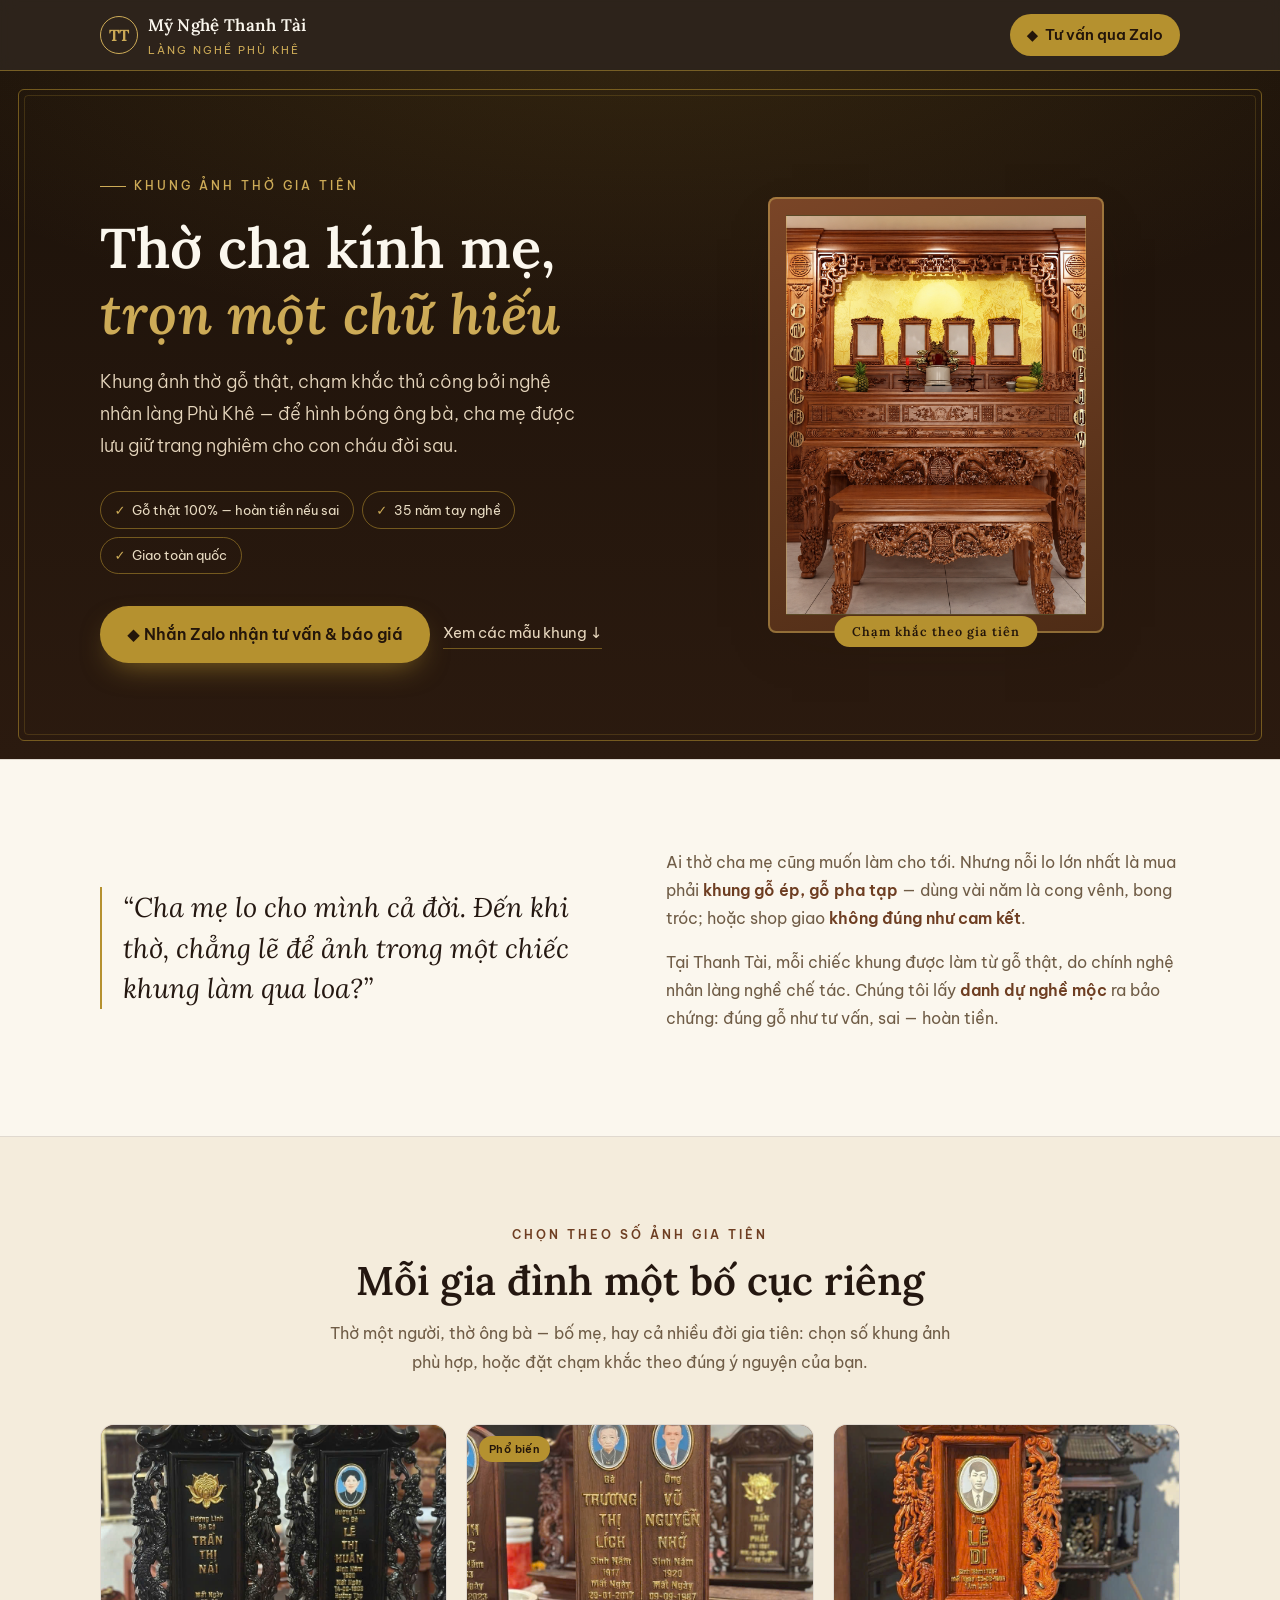
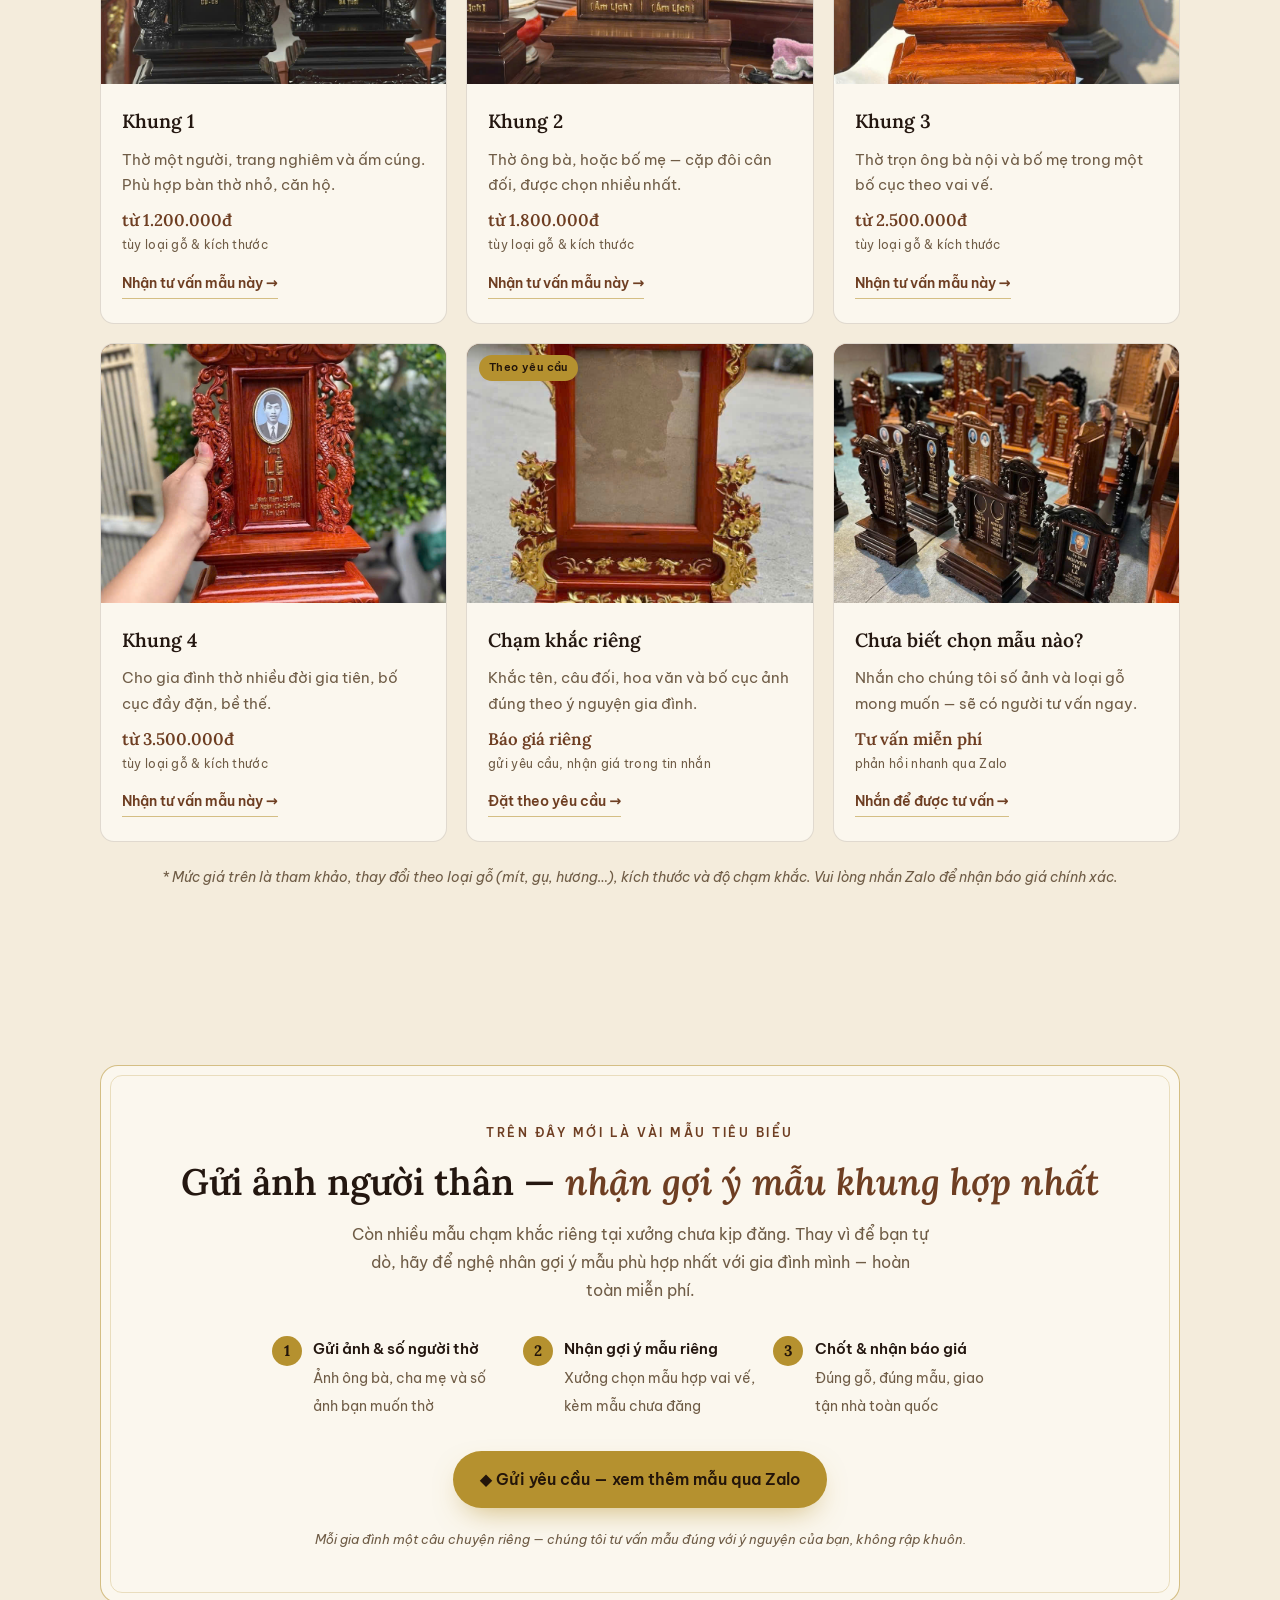
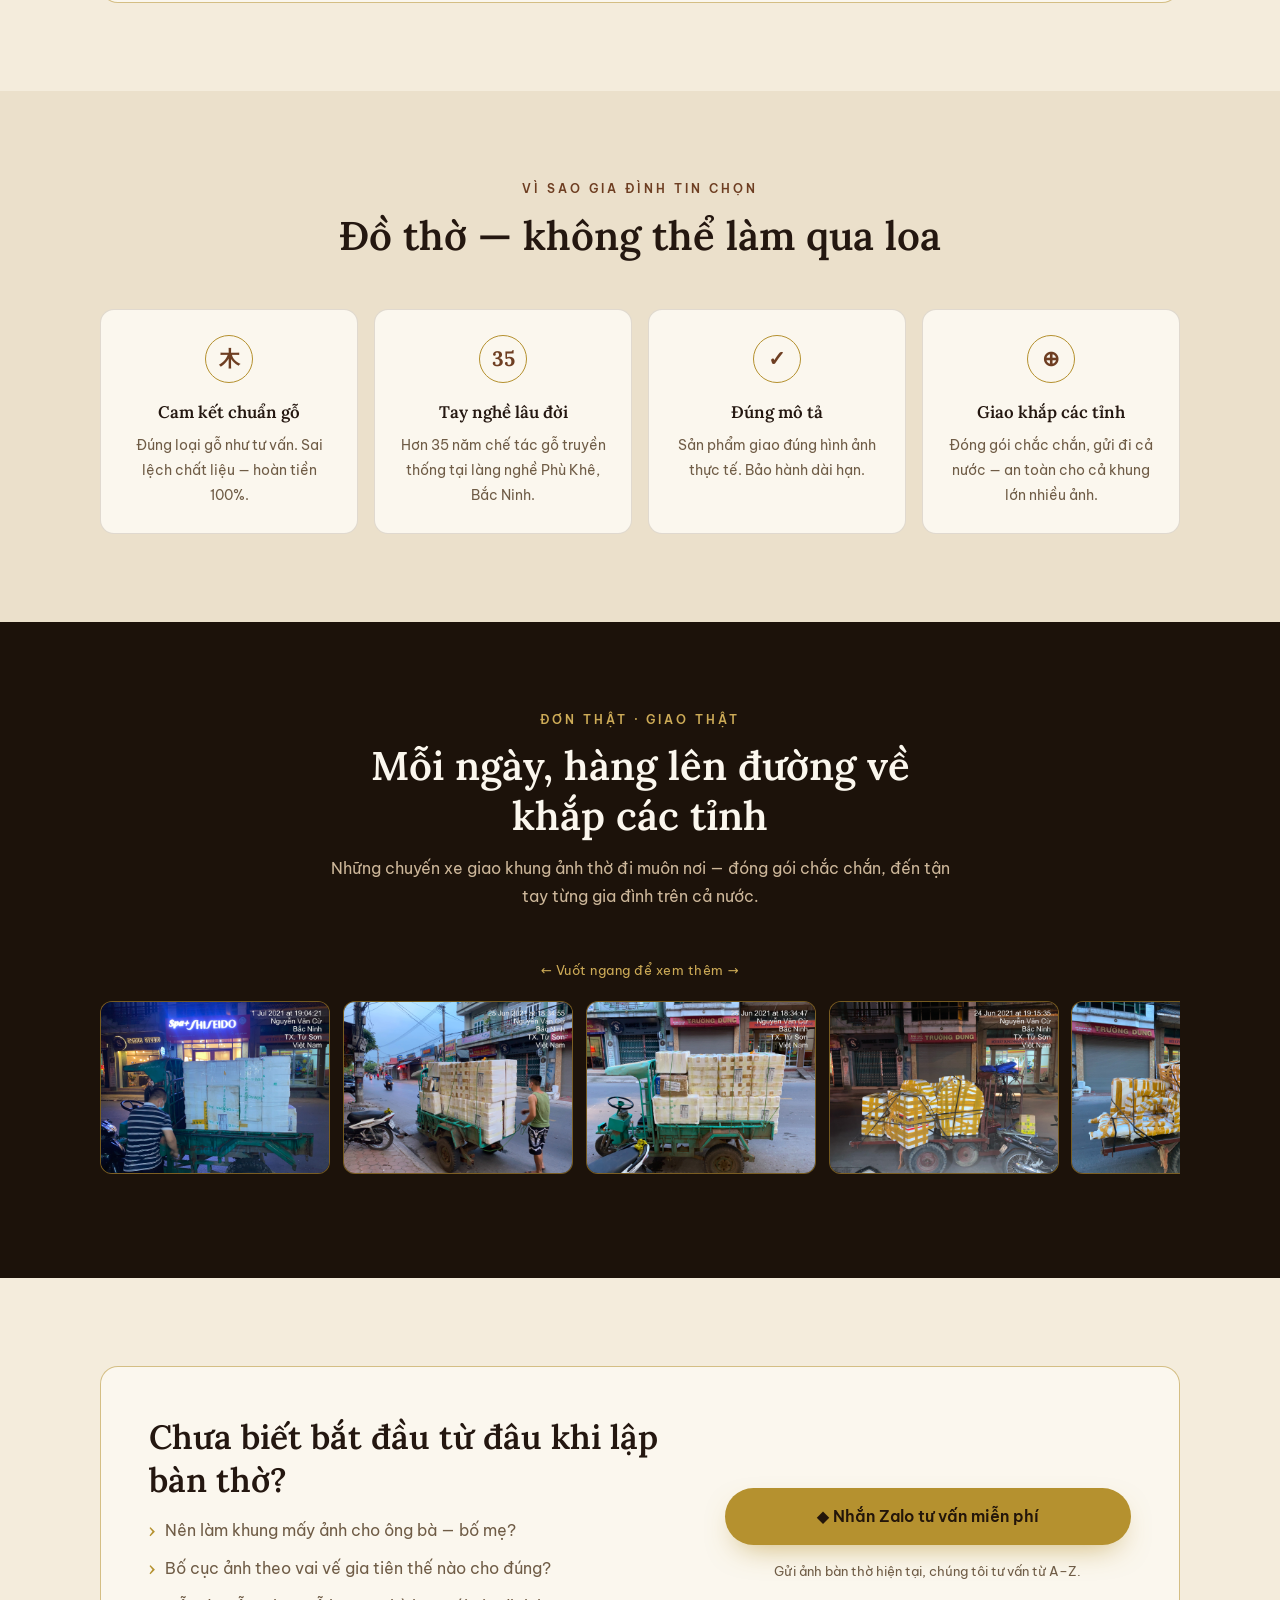
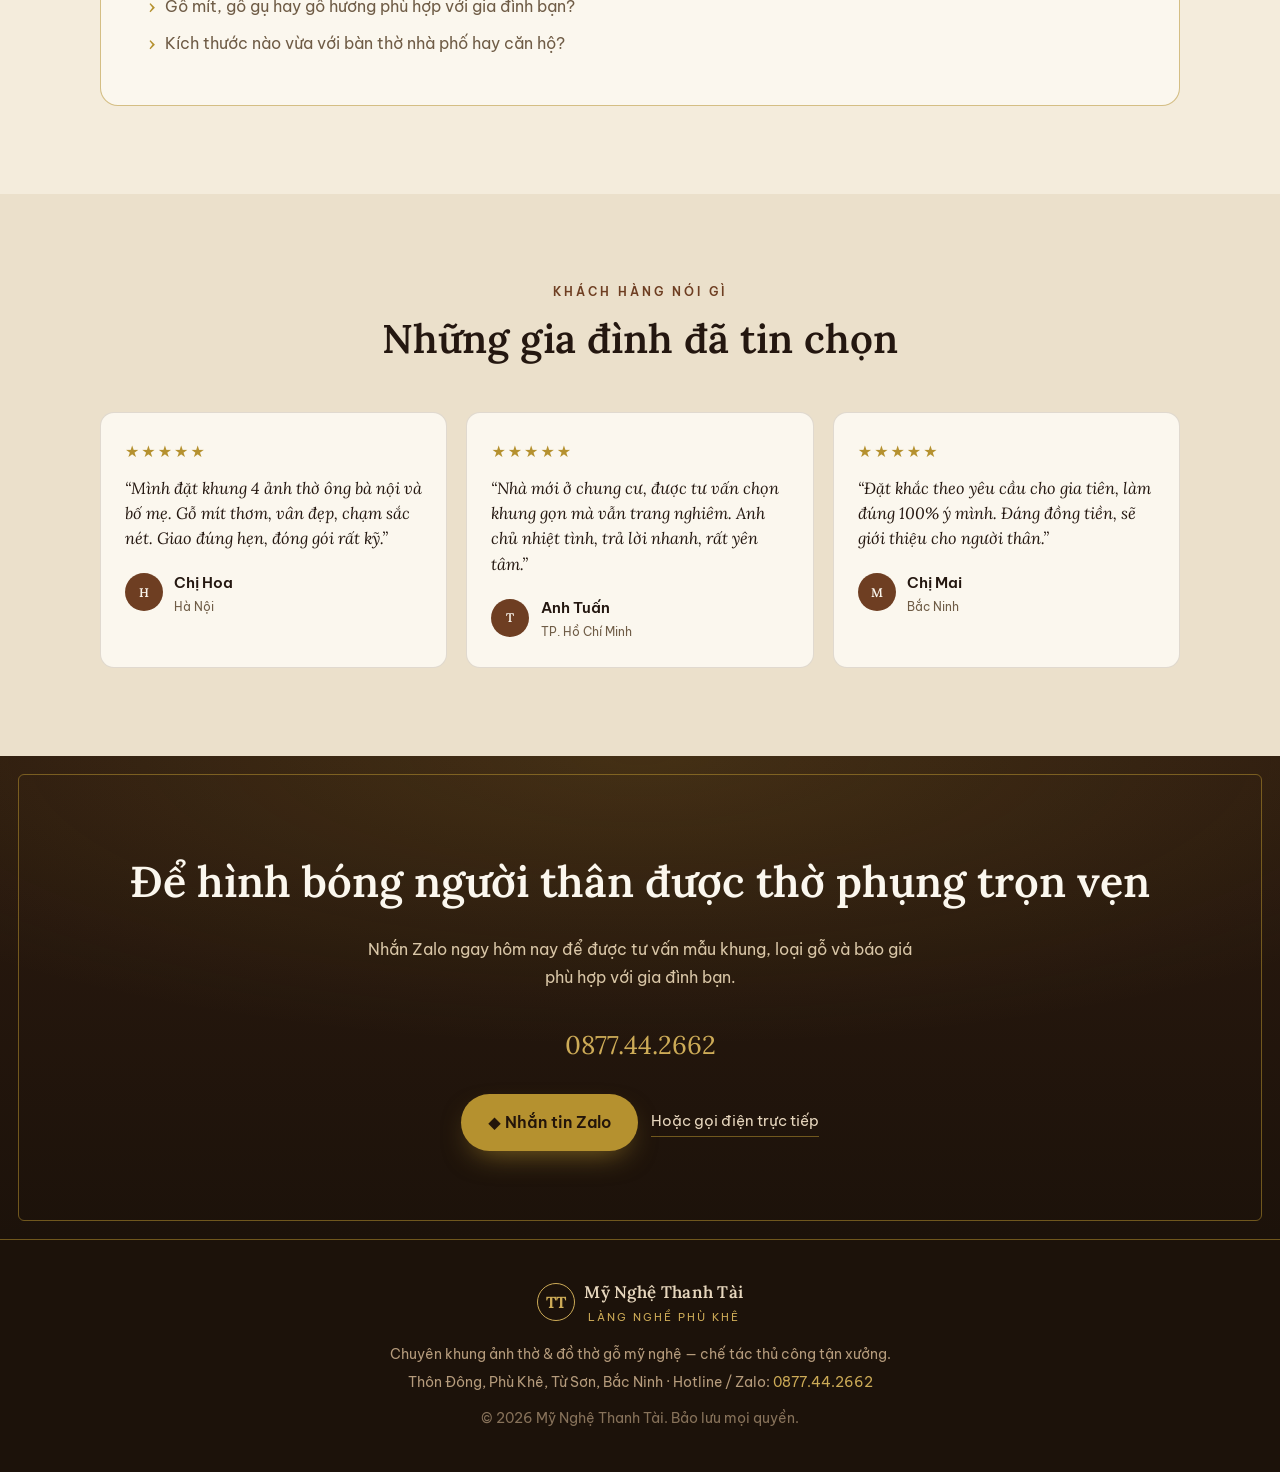
==== commit 20c2649a: "Update index.html" ====
--- a/index.html
+++ b/index.html
@@ -402,7 +402,7 @@
 
 const ANH = {
 
-  hero: "khunganh.jpg",            // Ảnh khung lớn ở đầu trang
+  hero: "nendep.jpg",            // Ảnh khung lớn ở đầu trang
 
   sanpham: {                       // Ảnh cho từng thẻ mẫu (để trống "" thì hiện số)
     khung1anh:  "khunga1.jpg",                //   Khung 1 ảnh
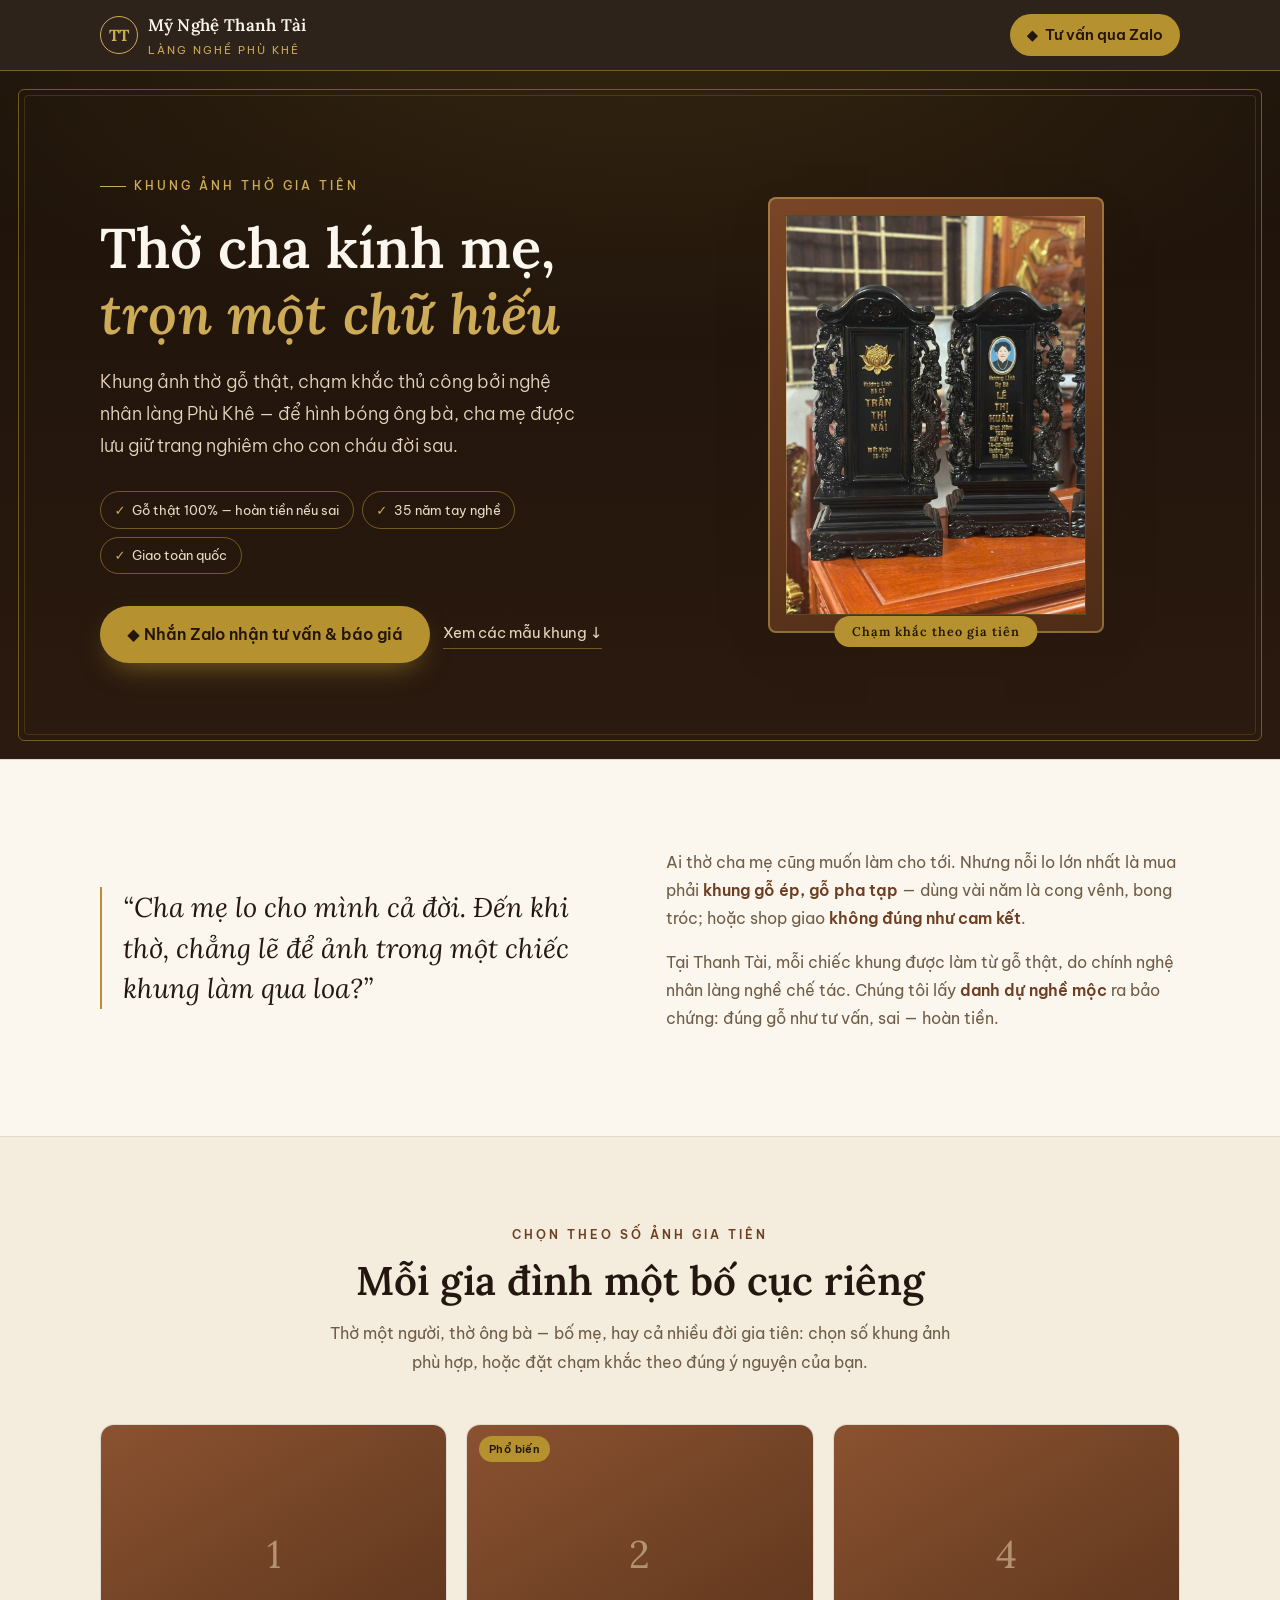
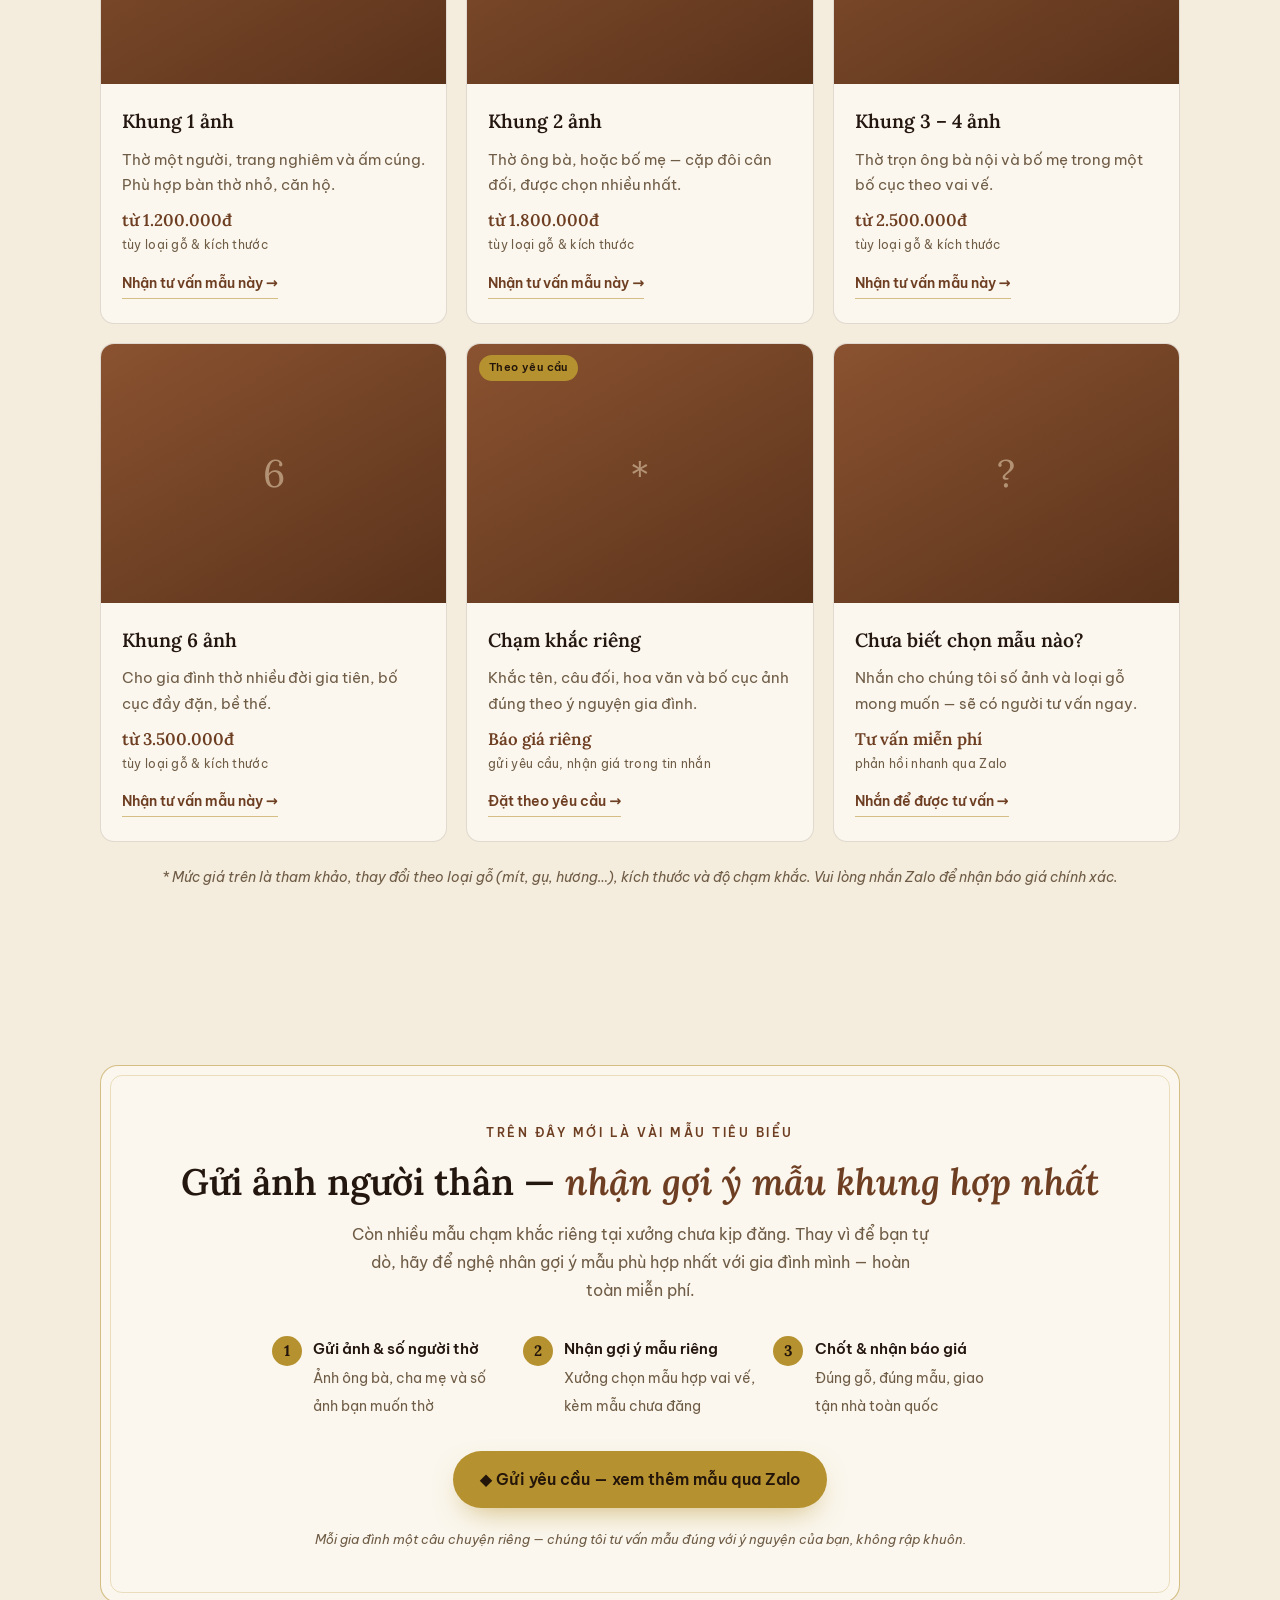
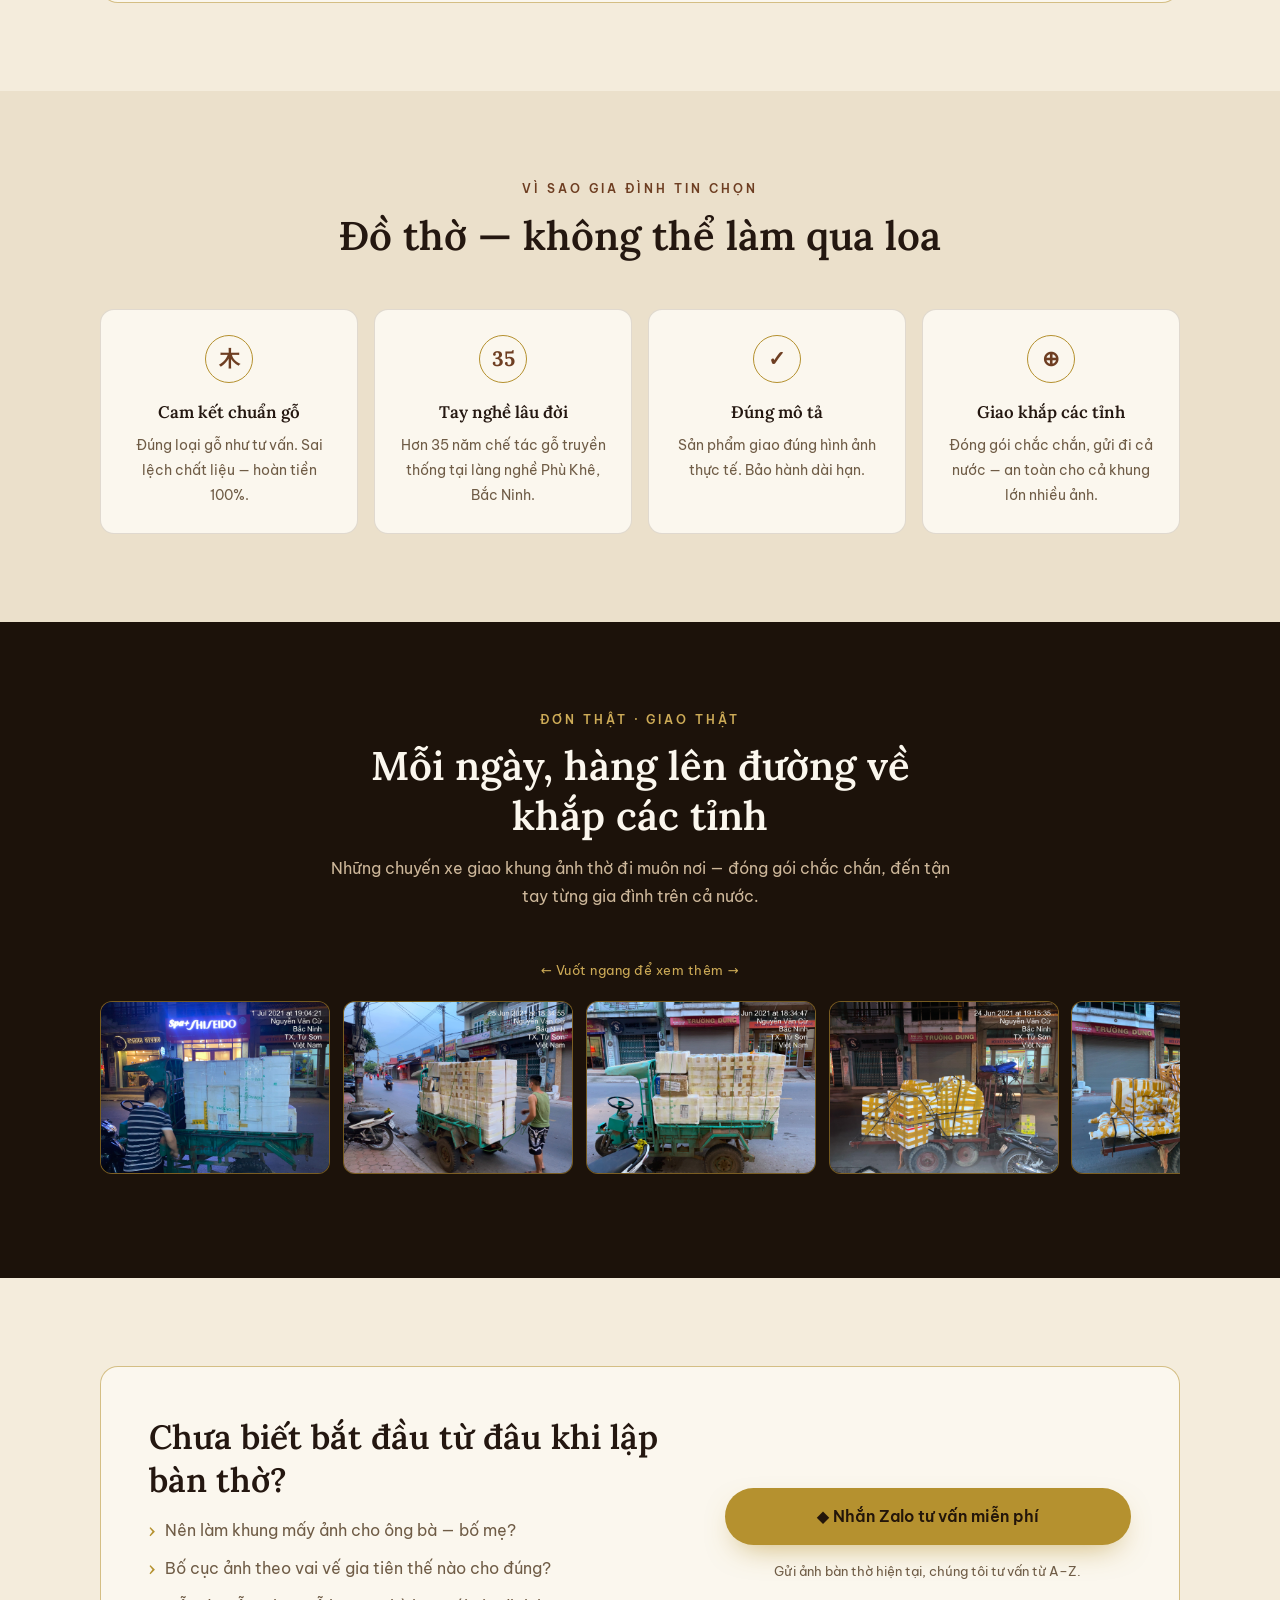
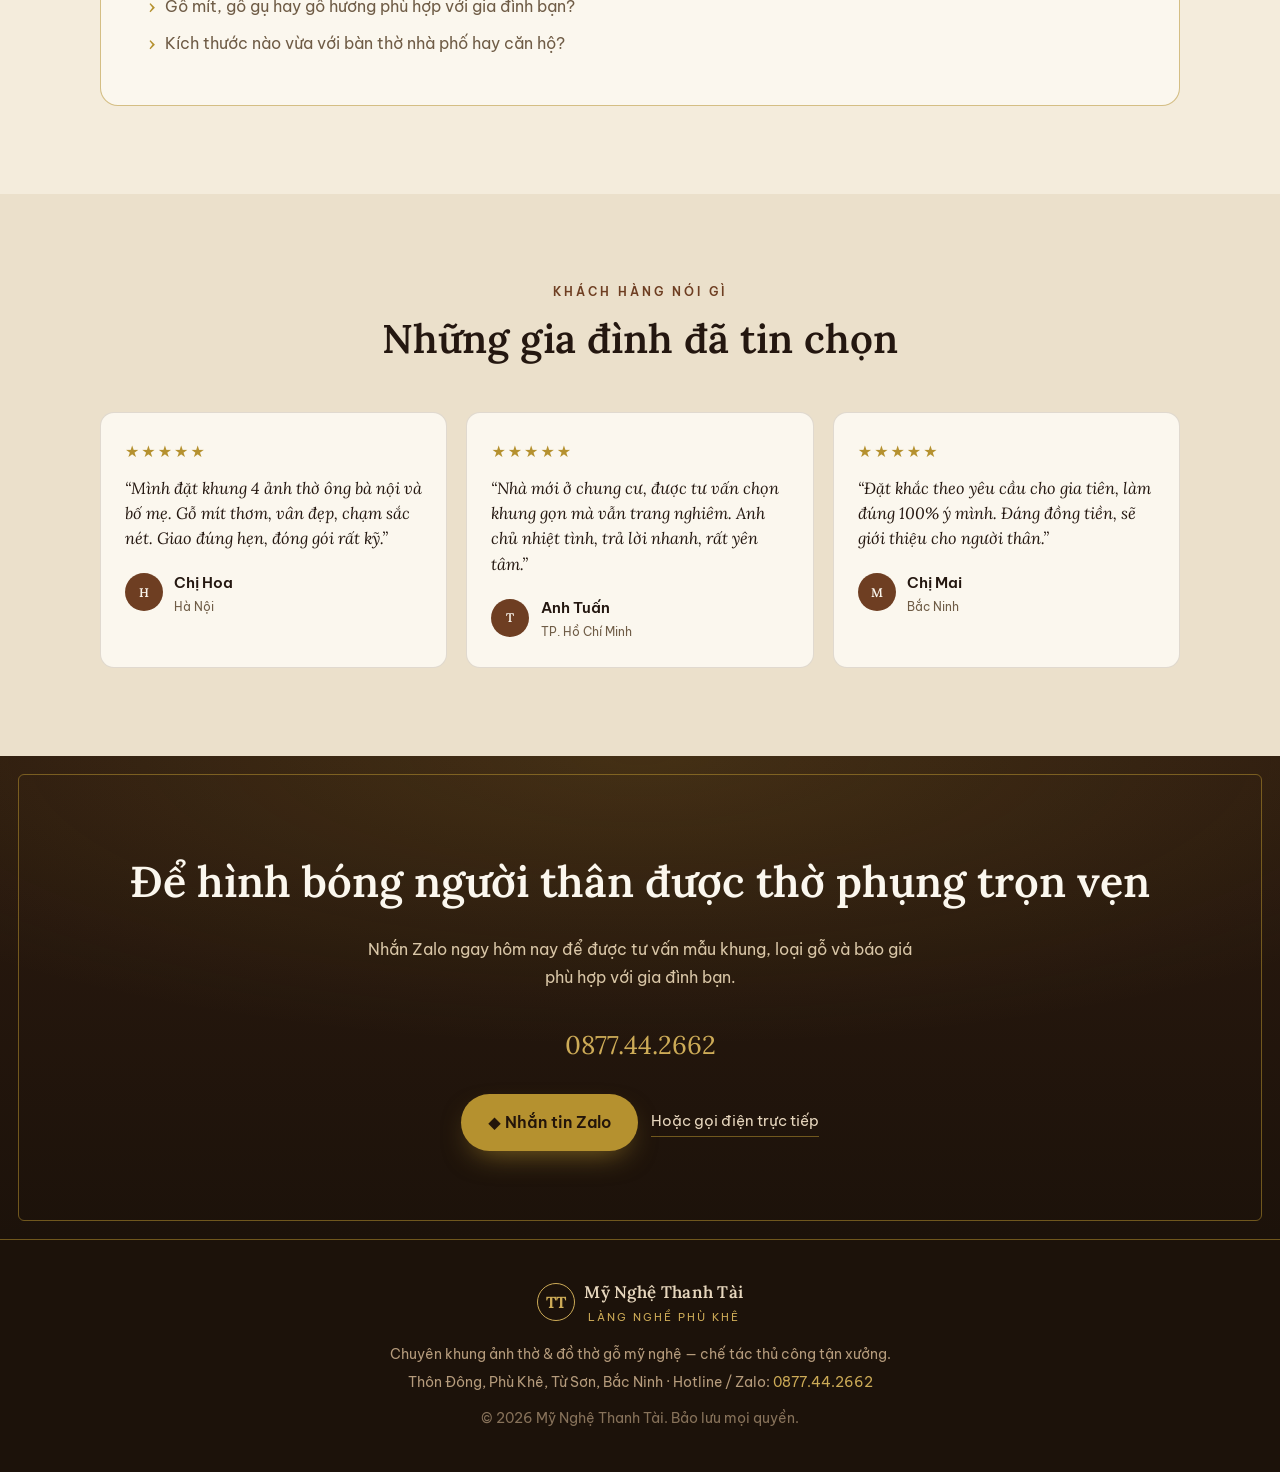
==== commit 8d71cc21: "Add files via upload" ====
--- a/index.html
+++ b/index.html
@@ -1,761 +1,773 @@
-<!DOCTYPE html>
-<html lang="vi">
-<head>
-<meta charset="UTF-8">
-<meta name="viewport" content="width=device-width, initial-scale=1.0">
-<title>Khung Ảnh Thờ Gia Tiên — Mỹ Nghệ Thanh Tài | Làng nghề Phù Khê</title>
-<meta name="description" content="Khung ảnh thờ gỗ thật, chạm khắc thủ công làng nghề Phù Khê. Cam kết đúng gỗ — hoàn tiền nếu sai. Tư vấn chọn khung theo gia tiên qua Zalo.">
-<link rel="preconnect" href="https://fonts.googleapis.com">
-<link rel="preconnect" href="https://fonts.gstatic.com" crossorigin>
-<link href="https://fonts.googleapis.com/css2?family=Lora:ital,wght@0,400;0,500;0,600;0,700;1,400;1,500&family=Be+Vietnam+Pro:wght@300;400;500;600&display=swap" rel="stylesheet">
-<style>
-  :root{
-    --ink:#241710;
-    --wood:#6e3e22;
-    --wood-deep:#1c120a;
-    --wood-deep-2:#2b1a0f;
-    --gold:#b5912f;
-    --gold-soft:#cdab57;
-    --gold-line:rgba(181,145,47,.55);
-    --paper:#f4ecdc;
-    --paper-2:#ebe0cb;
-    --cream:#fbf7ee;
-    --muted:#6f5c46;
-    --line:rgba(58,38,20,.14);
-    --shadow:0 18px 50px -24px rgba(40,24,10,.5);
-    --radius:14px;
-  }
-  *{box-sizing:border-box;margin:0;padding:0}
-  html{scroll-behavior:smooth}
-  body{
-    font-family:"Be Vietnam Pro",system-ui,sans-serif;
-    color:var(--ink);
-    background:var(--paper);
-    line-height:1.75;
-    font-weight:400;
-    -webkit-font-smoothing:antialiased;
-  }
-  h1,h2,h3,.serif{font-family:"Lora",Georgia,serif}
-  img{max-width:100%;display:block}
-  a{color:inherit;text-decoration:none}
-  .wrap{width:min(1080px,92vw);margin:0 auto}
-
-  /* ---------- header ---------- */
-  header{
-    position:sticky;top:0;z-index:50;
-    background:rgba(28,18,10,.92);
-    backdrop-filter:blur(8px);
-    border-bottom:1px solid var(--gold-line);
-  }
-  .bar{display:flex;align-items:center;justify-content:space-between;padding:.7rem 0}
-  .brand{display:flex;align-items:center;gap:.6rem;color:var(--cream)}
-  .seal{
-    width:38px;height:38px;border-radius:50%;
-    border:1.5px solid var(--gold-soft);
-    display:grid;place-items:center;
-    font-family:"Lora",serif;font-weight:700;color:var(--gold-soft);
-    font-size:1rem;flex:none;
-  }
-  .brand b{font-family:"Lora",serif;font-weight:600;font-size:1.05rem;letter-spacing:.3px}
-  .brand small{display:block;color:var(--gold-soft);font-size:.66rem;letter-spacing:2px;text-transform:uppercase;font-family:"Be Vietnam Pro",sans-serif}
-  .nav-cta{
-    display:inline-flex;align-items:center;gap:.45rem;
-    background:var(--gold);color:#23150a;font-weight:600;
-    padding:.5rem 1.05rem;border-radius:40px;font-size:.92rem;
-    transition:transform .2s,background .2s;
-  }
-  .nav-cta:hover{background:var(--gold-soft);transform:translateY(-1px)}
-
-  /* ---------- hero ---------- */
-  .hero{
-    position:relative;
-    background:
-      radial-gradient(120% 90% at 50% -10%, rgba(181,145,47,.16), transparent 55%),
-      linear-gradient(180deg,var(--wood-deep) 0%, var(--wood-deep-2) 100%);
-    color:var(--cream);
-    padding:clamp(3.2rem,8vw,6rem) 0 clamp(3.4rem,8vw,6rem);
-    overflow:hidden;
-  }
-  .hero::before{
-    content:"";position:absolute;inset:18px;
-    border:1px solid var(--gold-line);
-    border-radius:6px;pointer-events:none;
-  }
-  .hero::after{
-    content:"";position:absolute;inset:24px;
-    border:1px solid rgba(181,145,47,.22);
-    border-radius:4px;pointer-events:none;
-  }
-  .hero-grid{position:relative;display:grid;grid-template-columns:1.05fr .95fr;gap:clamp(1.5rem,4vw,3.5rem);align-items:center}
-  .eyebrow{
-    display:inline-flex;align-items:center;gap:.5rem;
-    color:var(--gold-soft);font-size:.74rem;letter-spacing:3px;text-transform:uppercase;
-    margin-bottom:1.1rem;font-weight:500;
-  }
-  .eyebrow::before{content:"";width:26px;height:1px;background:var(--gold-soft)}
-  .hero h1{
-    font-size:clamp(2.1rem,5.2vw,3.5rem);
-    line-height:1.18;font-weight:600;letter-spacing:.2px;
-    margin-bottom:1.2rem;
-  }
-  .hero h1 em{font-style:italic;color:var(--gold-soft)}
-  .hero p.lead{font-size:clamp(1rem,2.4vw,1.15rem);color:#e7d7be;max-width:30rem;margin-bottom:1.8rem;font-weight:300}
-  .chips{display:flex;flex-wrap:wrap;gap:.5rem;margin-bottom:2rem}
-  .chip{
-    display:inline-flex;align-items:center;gap:.4rem;
-    border:1px solid var(--gold-line);border-radius:40px;
-    padding:.38rem .85rem;font-size:.82rem;color:#eaddc4;
-  }
-  .chip span{color:var(--gold-soft);font-weight:600}
-  .hero-cta{display:flex;flex-wrap:wrap;gap:.8rem;align-items:center}
-  .btn-primary{
-    display:inline-flex;align-items:center;gap:.55rem;
-    background:var(--gold);color:#23150a;font-weight:600;
-    padding:.9rem 1.7rem;border-radius:46px;font-size:1.02rem;
-    box-shadow:0 12px 30px -12px rgba(181,145,47,.7);
-    transition:transform .2s,box-shadow .2s;
-  }
-  .btn-primary:hover{transform:translateY(-2px);box-shadow:0 18px 38px -14px rgba(181,145,47,.85)}
-  .btn-ghost{color:#e7d7be;font-size:.95rem;border-bottom:1px solid var(--gold-line);padding-bottom:2px}
-  .btn-ghost:hover{color:var(--gold-soft)}
-
-  .hero-frame{position:relative;justify-self:center}
-  .hero-frame .mat{
-    background:linear-gradient(160deg,#7a4527,#4e2c16);
-    padding:18px;border-radius:8px;
-    box-shadow:var(--shadow), inset 0 0 0 2px rgba(205,171,87,.5);
-    position:relative;
-  }
-  .hero-frame .photo{
-    aspect-ratio:3/4;width:clamp(220px,32vw,300px);
-    background:#0e0905 center/cover no-repeat;
-    border:1px solid rgba(205,171,87,.4);
-    display:grid;place-items:center;text-align:center;color:#9c8a6f;
-    font-size:.85rem;padding:1rem;
-  }
-  .hero-frame .nameplate{
-    position:absolute;left:50%;bottom:-14px;transform:translateX(-50%);
-    background:var(--gold);color:#23150a;font-family:"Lora",serif;
-    font-size:.78rem;font-weight:600;letter-spacing:1px;
-    padding:.3rem 1.1rem;border-radius:30px;white-space:nowrap;
-  }
-
-  /* ---------- section frame ---------- */
-  section{padding:clamp(3rem,7vw,5.5rem) 0}
-  .sec-head{text-align:center;max-width:40rem;margin:0 auto clamp(2rem,5vw,3rem)}
-  .sec-eyebrow{color:var(--wood);font-size:.72rem;letter-spacing:3px;text-transform:uppercase;font-weight:600;margin-bottom:.7rem}
-  .sec-head h2{font-size:clamp(1.7rem,4vw,2.5rem);line-height:1.25;font-weight:600;margin-bottom:.8rem}
-  .sec-head p{color:var(--muted);font-size:1.02rem}
-
-  /* ---------- empathy ---------- */
-  .empathy{background:var(--cream);border-top:1px solid var(--line);border-bottom:1px solid var(--line)}
-  .empathy .inner{display:grid;grid-template-columns:1fr 1fr;gap:clamp(1.5rem,4vw,3.5rem);align-items:center}
-  .empathy blockquote{
-    font-family:"Lora",serif;font-style:italic;font-size:clamp(1.3rem,3vw,1.7rem);
-    line-height:1.5;color:var(--ink);border-left:2px solid var(--gold);padding-left:1.3rem;
-  }
-  .empathy .body p{color:var(--muted);margin-bottom:1rem}
-  .empathy .body p strong{color:var(--wood);font-weight:600}
-
-  /* ---------- products ---------- */
-  .grid{display:grid;gap:1.2rem}
-  .grid.cols{grid-template-columns:repeat(3,1fr)}
-  .card{
-    background:var(--cream);border:1px solid var(--line);border-radius:var(--radius);
-    overflow:hidden;transition:transform .25s,box-shadow .25s,border-color .25s;
-    display:flex;flex-direction:column;
-  }
-  .card:hover{transform:translateY(-4px);box-shadow:var(--shadow);border-color:var(--gold-line)}
-  .card .thumb{
-    aspect-ratio:4/3;
-    background:linear-gradient(150deg,#8a5230,#5a331b);
-    display:grid;place-items:center;color:#e9d6b6;position:relative;
-    overflow:hidden;
-  }
-  .card .thumb .ph{font-family:"Lora",serif;font-size:2.4rem;color:rgba(233,214,182,.55)}
-  .card .body{padding:1.3rem 1.3rem 1.5rem;display:flex;flex-direction:column;gap:.5rem;flex:1}
-  .card h3{font-size:1.2rem;font-weight:600}
-  .card .desc{color:var(--muted);font-size:.92rem;flex:1}
-  .card .price{font-family:"Lora",serif;color:var(--wood);font-weight:600;font-size:1.05rem}
-  .card .price small{display:block;color:var(--muted);font-weight:400;font-size:.74rem;font-family:"Be Vietnam Pro",sans-serif;letter-spacing:.3px}
-  .card .pick{
-    margin-top:.4rem;align-self:flex-start;
-    display:inline-flex;align-items:center;gap:.4rem;
-    color:var(--wood);font-weight:600;font-size:.9rem;border-bottom:1px solid var(--gold-line);padding-bottom:2px;
-  }
-  .card .pick:hover{color:var(--gold)}
-  .tag{position:absolute;top:.7rem;left:.7rem;background:var(--gold);color:#23150a;font-size:.7rem;font-weight:600;padding:.2rem .65rem;border-radius:30px;letter-spacing:.4px}
-
-  .price-note{text-align:center;color:var(--muted);font-size:.86rem;margin-top:1.4rem;font-style:italic}
-
-  /* ---------- invite (gửi mẫu) ---------- */
-  .invite{background:var(--paper)}
-  .invite .inner{
-    position:relative;background:var(--cream);
-    border:1px solid var(--gold-line);border-radius:18px;
-    padding:clamp(2rem,5vw,3.2rem);text-align:center;overflow:hidden;
-  }
-  .invite .inner::before{
-    content:"";position:absolute;inset:9px;border:1px solid rgba(181,145,47,.25);
-    border-radius:12px;pointer-events:none;
-  }
-  .invite .tease{
-    display:inline-block;color:var(--wood);font-size:.74rem;letter-spacing:2.5px;
-    text-transform:uppercase;font-weight:600;margin-bottom:.9rem;position:relative;
-  }
-  .invite h2{font-size:clamp(1.6rem,3.8vw,2.3rem);font-weight:600;line-height:1.3;margin-bottom:.9rem;position:relative}
-  .invite h2 em{font-style:italic;color:var(--wood)}
-  .invite .sub{color:var(--muted);max-width:36rem;margin:0 auto 2rem;position:relative}
-  .invite .steps{
-    position:relative;display:grid;grid-template-columns:repeat(3,1fr);
-    gap:1rem;max-width:46rem;margin:0 auto 2rem;text-align:left;
-  }
-  .invite .step{display:flex;gap:.7rem;align-items:flex-start}
-  .invite .step .n{
-    width:30px;height:30px;flex:none;border-radius:50%;
-    background:var(--gold);color:#23150a;font-family:"Lora",serif;font-weight:700;
-    display:grid;place-items:center;font-size:.95rem;
-  }
-  .invite .step b{font-weight:600;font-size:.95rem;display:block}
-  .invite .step span{color:var(--muted);font-size:.85rem}
-  .invite .note{position:relative;margin-top:1.2rem;color:var(--muted);font-size:.84rem;font-style:italic}
-
-  /* ---------- trust ---------- */
-  .trust{background:var(--paper-2)}
-  .grid.trust-grid{grid-template-columns:repeat(4,1fr);gap:1rem}
-  .tcard{background:var(--cream);border:1px solid var(--line);border-radius:var(--radius);padding:1.6rem 1.3rem;text-align:center}
-  .tcard .ic{
-    width:48px;height:48px;border-radius:50%;margin:0 auto .9rem;
-    border:1.5px solid var(--gold);color:var(--wood);
-    display:grid;place-items:center;font-family:"Lora",serif;font-size:1.3rem;font-weight:700;
-  }
-  .tcard h3{font-size:1.05rem;font-weight:600;margin-bottom:.4rem}
-  .tcard p{color:var(--muted);font-size:.88rem}
-
-  /* ---------- lightbox ---------- */
-  .gstrip img,.hero-frame .photo,.card .thumb img{cursor:zoom-in}
-  .lightbox{
-    position:fixed;inset:0;z-index:200;display:none;
-    align-items:center;justify-content:center;padding:18px;
-    background:rgba(14,9,5,.93);cursor:zoom-out;
-  }
-  .lightbox.open{display:flex}
-  .lightbox img{
-    max-width:96vw;max-height:90vh;border-radius:8px;
-    border:1px solid var(--gold-line);
-    box-shadow:0 30px 90px -20px rgba(0,0,0,.8);
-  }
-  .lightbox .close{
-    position:absolute;top:14px;right:18px;width:42px;height:42px;
-    border:1px solid var(--gold-line);background:rgba(28,18,10,.6);
-    color:var(--cream);font-size:1.6rem;line-height:1;border-radius:50%;
-    cursor:pointer;display:grid;place-items:center;
-  }
-  .lightbox .hint{position:absolute;bottom:18px;left:0;right:0;text-align:center;color:var(--gold-soft);font-size:.82rem}
-
-  /* ---------- gallery ---------- */
-  .gallery{background:var(--wood-deep);color:var(--cream)}
-  .gallery .sec-head h2{color:var(--cream)}
-  .gallery .sec-eyebrow{color:var(--gold-soft)}
-  .gallery .sec-head p{color:#cdb79a}
-  .swipe-hint{text-align:center;color:var(--gold-soft);font-size:.82rem;margin-bottom:1rem;letter-spacing:.5px}
-  .gstrip{
-    display:flex;gap:.8rem;overflow-x:auto;scroll-snap-type:x mandatory;
-    -webkit-overflow-scrolling:touch;padding:.2rem .2rem 1rem;
-    scrollbar-width:thin;scrollbar-color:var(--gold-line) transparent;
-  }
-  .gstrip::-webkit-scrollbar{height:6px}
-  .gstrip::-webkit-scrollbar-thumb{background:var(--gold-line);border-radius:10px}
-  .gstrip img,.gstrip .gph{
-    flex:0 0 auto;width:230px;aspect-ratio:4/3;scroll-snap-align:start;
-    border-radius:12px;object-fit:cover;
-    border:1px solid var(--gold-line);
-    background:linear-gradient(150deg,#3a2415,#23160c);
-  }
-  .gstrip .gph{display:grid;place-items:center;color:#8c765a;font-size:.8rem;text-align:center;padding:.6rem}
-
-  /* ---------- consult ---------- */
-  .consult .inner{
-    background:var(--cream);border:1px solid var(--gold-line);border-radius:18px;
-    padding:clamp(1.8rem,5vw,3rem);display:grid;grid-template-columns:1.3fr 1fr;
-    gap:clamp(1.4rem,4vw,3rem);align-items:center;
-  }
-  .consult h2{font-size:clamp(1.5rem,3.5vw,2.1rem);font-weight:600;margin-bottom:.9rem;line-height:1.3}
-  .consult ul{list-style:none;display:flex;flex-direction:column;gap:.6rem;color:var(--muted)}
-  .consult li{display:flex;gap:.6rem;align-items:flex-start}
-  .consult li::before{content:"›";color:var(--gold);font-weight:700;font-family:"Lora",serif}
-  .consult .side{text-align:center}
-  .consult .side .btn-primary{width:100%;justify-content:center;margin-bottom:.7rem}
-  .consult .side small{color:var(--muted);font-size:.82rem}
-
-  /* ---------- reviews ---------- */
-  .reviews{background:var(--paper-2)}
-  .grid.rev-grid{grid-template-columns:repeat(3,1fr);gap:1.2rem}
-  .rcard{background:var(--cream);border:1px solid var(--line);border-radius:var(--radius);padding:1.5rem}
-  .stars{color:var(--gold);letter-spacing:2px;margin-bottom:.7rem}
-  .rcard p{font-family:"Lora",serif;font-style:italic;color:var(--ink);margin-bottom:1rem;font-size:1.02rem;line-height:1.55}
-  .rcard .who{display:flex;align-items:center;gap:.7rem}
-  .rcard .who .av{width:38px;height:38px;border-radius:50%;background:var(--wood);color:var(--cream);display:grid;place-items:center;font-family:"Lora",serif;font-weight:600;flex:none}
-  .rcard .who b{font-weight:600;font-size:.92rem}
-  .rcard .who span{display:block;color:var(--muted);font-size:.78rem}
-
-  /* ---------- final cta ---------- */
-  .final{
-    background:
-      radial-gradient(120% 100% at 50% 0%, rgba(181,145,47,.18), transparent 60%),
-      linear-gradient(180deg,var(--wood-deep-2),var(--wood-deep));
-    color:var(--cream);text-align:center;position:relative;
-  }
-  .final::before{content:"";position:absolute;inset:18px;border:1px solid var(--gold-line);border-radius:6px;pointer-events:none}
-  .final h2{font-size:clamp(1.8rem,4.5vw,2.7rem);font-weight:600;margin-bottom:1rem;position:relative}
-  .final p{color:#d9c6a7;max-width:34rem;margin:0 auto 2rem;position:relative}
-  .final .phone{font-family:"Lora",serif;font-size:1.6rem;color:var(--gold-soft);margin-bottom:1.6rem;position:relative}
-  .final .hero-cta{justify-content:center;position:relative}
-
-  /* ---------- footer ---------- */
-  footer{background:var(--wood-deep);color:#b59b7c;padding:2.4rem 0;text-align:center;border-top:1px solid var(--gold-line)}
-  footer .brand{justify-content:center;margin-bottom:1rem}
-  footer p{font-size:.86rem;margin:.2rem 0}
-  footer a{color:var(--gold-soft)}
-
-  /* ---------- sticky mobile bar ---------- */
-  .mobile-bar{display:none}
-
-  /* ---------- reveal ---------- */
-  .reveal{opacity:0;transform:translateY(22px);transition:opacity .7s ease,transform .7s ease}
-  .reveal.in{opacity:1;transform:none}
-  @media (prefers-reduced-motion:reduce){
-    .reveal{opacity:1;transform:none;transition:none}
-    html{scroll-behavior:auto}
-  }
-
-  /* ---------- responsive ---------- */
-  @media (max-width:860px){
-    .hero-grid{grid-template-columns:1fr;text-align:center}
-    .eyebrow{justify-content:center}
-    .hero p.lead{margin-left:auto;margin-right:auto}
-    .chips,.hero-cta{justify-content:center}
-    .hero-frame{order:-1}
-    .empathy .inner{grid-template-columns:1fr}
-    .empathy blockquote{padding-left:0;border-left:0;border-top:2px solid var(--gold);padding-top:1rem;text-align:center}
-    .grid.cols{grid-template-columns:1fr 1fr}
-    .grid.trust-grid{grid-template-columns:1fr 1fr}
-    .invite .steps{grid-template-columns:1fr;max-width:24rem;gap:.9rem}
-    .consult .inner{grid-template-columns:1fr;text-align:center}
-    .consult ul{text-align:left}
-    .grid.rev-grid{grid-template-columns:1fr}
-  }
-  @media (max-width:560px){
-    .wrap{width:90vw}
-    .nav-cta span.lbl{display:none}
-    .bar{padding:.55rem 0}
-    .brand b{font-size:.95rem}
-    .seal{width:34px;height:34px}
-    .hero{padding:2.6rem 0 3rem}
-    .hero::before{inset:12px}
-    .hero::after{inset:17px}
-    .hero h1{font-size:2rem;line-height:1.2}
-    .hero p.lead{font-size:1rem}
-    .chip{font-size:.78rem;padding:.34rem .7rem}
-    .hero-frame .photo{width:min(72vw,260px)}
-    .btn-primary{width:100%;justify-content:center}
-    .hero-cta{flex-direction:column;align-items:stretch;gap:.7rem}
-    .hero-cta .btn-ghost{align-self:center}
-    section{padding:2.6rem 0}
-    .sec-head{margin-bottom:1.8rem}
-    .grid.cols{grid-template-columns:1fr}
-    .grid.trust-grid{grid-template-columns:1fr}
-    .invite .inner{padding:1.8rem 1.2rem}
-    .invite .btn-primary{width:100%}
-    .consult .side .btn-primary{width:100%}
-    body{padding-bottom:66px}
-    .mobile-bar{
-      display:flex;position:fixed;bottom:0;left:0;right:0;z-index:60;
-      background:rgba(28,18,10,.97);border-top:1px solid var(--gold-line);
-      padding:.55rem .7rem;gap:.55rem;
-      padding-bottom:calc(.55rem + env(safe-area-inset-bottom,0px));
-    }
-    .mobile-bar a{flex:1;text-align:center;padding:.8rem;border-radius:40px;font-weight:600;font-size:.94rem}
-    .mobile-bar .mz{background:var(--gold);color:#23150a;flex:1.5}
-    .mobile-bar .mc{border:1px solid var(--gold-line);color:var(--cream)}
-  }
-</style>
-</head>
-<body>
-
-<script>
-/* ═══════════════════════════════════════════════════════════════
-   ❖ SỬA ẢNH Ở ĐÂY — chỉ cần đổi 1 khối này là toàn bộ ảnh trang đổi theo
-   ───────────────────────────────────────────────────────────────
-   BƯỚC 1 · ANH_BASE = nơi để ảnh.
-            • CÁCH KHUYÊN DÙNG (repo GitHub deploy qua Netlify):
-              - Bỏ ảnh vào thư mục "img/" trong repo  →  ANH_BASE = "img/"
-              - Hoặc bỏ ảnh cạnh file html (gốc repo)  →  ANH_BASE = ""
-              (đường dẫn tương đối: đổi tên site Netlify vẫn không hỏng ảnh)
-            • Hoặc dùng link đầy đủ (vd https://ten-site.netlify.app/), nhớ "/" ở cuối.
-   BƯỚC 2 · Upload ảnh, đặt tên file ĐÚNG như danh sách bên dưới
-            (hoặc đổi tên trong danh sách cho khớp tên file của bạn).
-   BƯỚC 3 · Để trống "" nếu chưa có ảnh — chỗ đó sẽ hiện ô tạm, không lỗi.
-   ═══════════════════════════════════════════════════════════════ */
-
-const ANH_BASE = "";
-
-const ANH = {
-
-  hero: "nendep.jpg",            // Ảnh khung lớn ở đầu trang
-
-  sanpham: {                       // Ảnh cho từng thẻ mẫu (để trống "" thì hiện số)
-    khung1anh:  "khunga1.jpg",                //   Khung 1 ảnh
-    khung2anh:  "khunga2.jpg",                //   Khung 2 ảnh
-    khung34anh: "khunga3.jpg",                //   Khung 3–4 ảnh
-    khung6anh:  "khunga4.jpg",                //   Khung 6 ảnh
-    theoyeucau: "khacrieng.jpg",                //   Chạm khắc riêng
-    tuvan:      "chuachon.jpg"                 //   Thẻ tư vấn
-  },
-
-  giaohang: [                      // Dải ảnh xe hàng giao tỉnh (lướt ngang) — thêm/bớt thoải mái
-    "anhthucte1.jpg",
-    "anhthucte2.jpg",
-    "anhthucte3.jpg",
-    "anhthucte4.jpg",
-    "anhthucte5.jpg",
-    "anhthucte6.jpg",
-    "anhthucte7.jpg"
-  ]
-
-};
-</script>
-
-<script>
-/* ═══════════════════════════════════════════════════════════════
-   ❖ FACEBOOK PIXEL — dán mã Pixel của bạn vào dòng dưới (trong dấu "")
-   ───────────────────────────────────────────────────────────────
-   • Lấy mã ở: Trình quản lý sự kiện (Events Manager) → Nguồn dữ liệu → Pixel.
-     Mã là dãy số, ví dụ "1234567890123456".
-   • Để trống "" thì Pixel TẮT (không theo dõi gì) — trang vẫn chạy bình thường.
-   • Khi có mã: trang tự đếm lượt xem (PageView) và đếm "Lead" mỗi khi
-     khách bấm nút Zalo, "Contact" khi khách bấm gọi điện.
-   ═══════════════════════════════════════════════════════════════ */
-const PIXEL_ID = "";   // ← dán mã Pixel vào đây
-
-if (PIXEL_ID) {
-  !function(f,b,e,v,n,t,s){if(f.fbq)return;n=f.fbq=function(){n.callMethod?
-  n.callMethod.apply(n,arguments):n.queue.push(arguments)};if(!f._fbq)f._fbq=n;
-  n.push=n;n.loaded=!0;n.version='2.0';n.queue=[];t=b.createElement(e);t.async=!0;
-  t.src=v;s=b.getElementsByTagName(e)[0];s.parentNode.insertBefore(t,s)}(window,
-  document,'script','https://connect.facebook.net/en_US/fbevents.js');
-  fbq('init', PIXEL_ID);
-  fbq('track', 'PageView');
-}
-</script>
-
-<header>
-  <div class="wrap bar">
-    <a class="brand" href="#">
-      <span class="seal">TT</span>
-      <span><b>Mỹ Nghệ Thanh Tài</b><small>Làng nghề Phù Khê</small></span>
-    </a>
-    <a class="nav-cta" href="https://zalo.me/0877442662">◆ <span class="lbl">Tư vấn qua Zalo</span></a>
-  </div>
-</header>
-
-<!-- HERO -->
-<section class="hero">
-  <div class="wrap hero-grid">
-    <div class="reveal in">
-      <span class="eyebrow">Khung ảnh thờ gia tiên</span>
-      <h1>Thờ cha kính mẹ,<br><em>trọn một chữ hiếu</em></h1>
-      <p class="lead">Khung ảnh thờ gỗ thật, chạm khắc thủ công bởi nghệ nhân làng Phù Khê — để hình bóng ông bà, cha mẹ được lưu giữ trang nghiêm cho con cháu đời sau.</p>
-      <div class="chips">
-        <span class="chip"><span>✓</span> Gỗ thật 100% — hoàn tiền nếu sai</span>
-        <span class="chip"><span>✓</span> 35 năm tay nghề</span>
-        <span class="chip"><span>✓</span> Giao toàn quốc</span>
-      </div>
-      <div class="hero-cta">
-        <a class="btn-primary" href="https://zalo.me/0877442662">◆ Nhắn Zalo nhận tư vấn &amp; báo giá</a>
-        <a class="btn-ghost" href="#mau">Xem các mẫu khung ↓</a>
-      </div>
-    </div>
-    <div class="hero-frame reveal in">
-      <div class="mat">
-        <div class="photo" id="anh-hero" alt="Khung ảnh thờ gỗ chạm khắc"></div>
-        <span class="nameplate">Chạm khắc theo gia tiên</span>
-      </div>
-    </div>
-  </div>
-</section>
-
-<!-- EMPATHY -->
-<section class="empathy">
-  <div class="wrap inner">
-    <blockquote class="reveal">“Cha mẹ lo cho mình cả đời. Đến khi thờ, chẳng lẽ để ảnh trong một chiếc khung làm qua loa?”</blockquote>
-    <div class="body reveal">
-      <p>Ai thờ cha mẹ cũng muốn làm cho tới. Nhưng nỗi lo lớn nhất là mua phải <strong>khung gỗ ép, gỗ pha tạp</strong> — dùng vài năm là cong vênh, bong tróc; hoặc shop giao <strong>không đúng như cam kết</strong>.</p>
-      <p>Tại Thanh Tài, mỗi chiếc khung được làm từ gỗ thật, do chính nghệ nhân làng nghề chế tác. Chúng tôi lấy <strong>danh dự nghề mộc</strong> ra bảo chứng: đúng gỗ như tư vấn, sai — hoàn tiền.</p>
-    </div>
-  </div>
-</section>
-
-<!-- PRODUCTS -->
-<section id="mau">
-  <div class="wrap">
-    <div class="sec-head reveal">
-      <div class="sec-eyebrow">Chọn theo số ảnh gia tiên</div>
-      <h2>Mỗi gia đình một bố cục riêng</h2>
-      <p>Thờ một người, thờ ông bà — bố mẹ, hay cả nhiều đời gia tiên: chọn số khung ảnh phù hợp, hoặc đặt chạm khắc theo đúng ý nguyện của bạn.</p>
-    </div>
-    <div class="grid cols">
-      <article class="card reveal">
-        <div class="thumb" data-anh="khung1anh"><span class="ph">1</span></div>
-        <div class="body">
-          <h3>Khung 1 </h3>
-          <p class="desc">Thờ một người, trang nghiêm và ấm cúng. Phù hợp bàn thờ nhỏ, căn hộ.</p>
-          <div class="price">từ 1.200.000đ <small>tùy loại gỗ &amp; kích thước</small></div>
-          <a class="pick" href="https://zalo.me/0877442662">Nhận tư vấn mẫu này →</a>
-        </div>
-      </article>
-      <article class="card reveal">
-        <div class="thumb" data-anh="khung2anh"><span class="ph">2</span><span class="tag">Phổ biến</span></div>
-        <div class="body">
-          <h3>Khung 2 </h3>
-          <p class="desc">Thờ ông bà, hoặc bố mẹ — cặp đôi cân đối, được chọn nhiều nhất.</p>
-          <div class="price">từ 1.800.000đ <small>tùy loại gỗ &amp; kích thước</small></div>
-          <a class="pick" href="https://zalo.me/0877442662">Nhận tư vấn mẫu này →</a>
-        </div>
-      </article>
-      <article class="card reveal">
-        <div class="thumb" data-anh="khung34anh"><span class="ph">4</span></div>
-        <div class="body">
-          <h3>Khung 3 </h3>
-          <p class="desc">Thờ trọn ông bà nội và bố mẹ trong một bố cục theo vai vế.</p>
-          <div class="price">từ 2.500.000đ <small>tùy loại gỗ &amp; kích thước</small></div>
-          <a class="pick" href="https://zalo.me/0877442662">Nhận tư vấn mẫu này →</a>
-        </div>
-      </article>
-      <article class="card reveal">
-        <div class="thumb" data-anh="khung6anh"><span class="ph">6</span></div>
-        <div class="body">
-          <h3>Khung 4 </h3>
-          <p class="desc">Cho gia đình thờ nhiều đời gia tiên, bố cục đầy đặn, bề thế.</p>
-          <div class="price">từ 3.500.000đ <small>tùy loại gỗ &amp; kích thước</small></div>
-          <a class="pick" href="https://zalo.me/0877442662">Nhận tư vấn mẫu này →</a>
-        </div>
-      </article>
-      <article class="card reveal">
-        <div class="thumb" data-anh="theoyeucau"><span class="ph">＊</span><span class="tag">Theo yêu cầu</span></div>
-        <div class="body">
-          <h3>Chạm khắc riêng</h3>
-          <p class="desc">Khắc tên, câu đối, hoa văn và bố cục ảnh đúng theo ý nguyện gia đình.</p>
-          <div class="price">Báo giá riêng <small>gửi yêu cầu, nhận giá trong tin nhắn</small></div>
-          <a class="pick" href="https://zalo.me/0877442662">Đặt theo yêu cầu →</a>
-        </div>
-      </article>
-      <article class="card reveal">
-        <div class="thumb" data-anh="tuvan"><span class="ph">?</span></div>
-        <div class="body">
-          <h3>Chưa biết chọn mẫu nào?</h3>
-          <p class="desc">Nhắn cho chúng tôi số ảnh và loại gỗ mong muốn — sẽ có người tư vấn ngay.</p>
-          <div class="price">Tư vấn miễn phí <small>phản hồi nhanh qua Zalo</small></div>
-          <a class="pick" href="https://zalo.me/0877442662">Nhắn để được tư vấn →</a>
-        </div>
-      </article>
-    </div>
-    <p class="price-note">* Mức giá trên là tham khảo, thay đổi theo loại gỗ (mít, gụ, hương…), kích thước và độ chạm khắc. Vui lòng nhắn Zalo để nhận báo giá chính xác.</p>
-  </div>
-</section>
-
-<!-- INVITE / GỬI MẪU -->
-<section class="invite">
-  <div class="wrap">
-    <div class="inner reveal">
-      <span class="tease">Trên đây mới là vài mẫu tiêu biểu</span>
-      <h2>Gửi ảnh người thân — <em>nhận gợi ý mẫu khung hợp nhất</em></h2>
-      <p class="sub">Còn nhiều mẫu chạm khắc riêng tại xưởng chưa kịp đăng. Thay vì để bạn tự dò, hãy để nghệ nhân gợi ý mẫu phù hợp nhất với gia đình mình — hoàn toàn miễn phí.</p>
-      <div class="steps">
-        <div class="step"><span class="n">1</span><div><b>Gửi ảnh &amp; số người thờ</b><span>Ảnh ông bà, cha mẹ và số ảnh bạn muốn thờ</span></div></div>
-        <div class="step"><span class="n">2</span><div><b>Nhận gợi ý mẫu riêng</b><span>Xưởng chọn mẫu hợp vai vế, kèm mẫu chưa đăng</span></div></div>
-        <div class="step"><span class="n">3</span><div><b>Chốt &amp; nhận báo giá</b><span>Đúng gỗ, đúng mẫu, giao tận nhà toàn quốc</span></div></div>
-      </div>
-      <a class="btn-primary" href="https://zalo.me/0877442662?text=Em%20muốn%20gửi%20ảnh%20người%20thân%20để%20được%20gợi%20ý%20mẫu%20khung%20thờ%20phù%20hợp">◆ Gửi yêu cầu — xem thêm mẫu qua Zalo</a>
-      <p class="note">Mỗi gia đình một câu chuyện riêng — chúng tôi tư vấn mẫu đúng với ý nguyện của bạn, không rập khuôn.</p>
-    </div>
-  </div>
-</section>
-
-<!-- TRUST -->
-<section class="trust">
-  <div class="wrap">
-    <div class="sec-head reveal">
-      <div class="sec-eyebrow">Vì sao gia đình tin chọn</div>
-      <h2>Đồ thờ — không thể làm qua loa</h2>
-    </div>
-    <div class="grid trust-grid">
-      <div class="tcard reveal"><div class="ic">木</div><h3>Cam kết chuẩn gỗ</h3><p>Đúng loại gỗ như tư vấn. Sai lệch chất liệu — hoàn tiền 100%.</p></div>
-      <div class="tcard reveal"><div class="ic">35</div><h3>Tay nghề lâu đời</h3><p>Hơn 35 năm chế tác gỗ truyền thống tại làng nghề Phù Khê, Bắc Ninh.</p></div>
-      <div class="tcard reveal"><div class="ic">✓</div><h3>Đúng mô tả</h3><p>Sản phẩm giao đúng hình ảnh thực tế. Bảo hành dài hạn.</p></div>
-      <div class="tcard reveal"><div class="ic">⊕</div><h3>Giao khắp các tỉnh</h3><p>Đóng gói chắc chắn, gửi đi cả nước — an toàn cho cả khung lớn nhiều ảnh.</p></div>
-    </div>
-  </div>
-</section>
-
-<!-- GALLERY -->
-<section class="gallery">
-  <div class="wrap">
-    <div class="sec-head reveal">
-      <div class="sec-eyebrow">Đơn thật · Giao thật</div>
-      <h2>Mỗi ngày, hàng lên đường về khắp các tỉnh</h2>
-      <p>Những chuyến xe giao khung ảnh thờ đi muôn nơi — đóng gói chắc chắn, đến tận tay từng gia đình trên cả nước.</p>
-    </div>
-    <p class="swipe-hint">← Vuốt ngang để xem thêm →</p>
-    <div class="gstrip reveal" id="dai-giao-hang"></div>
-  </div>
-</section>
-
-<!-- CONSULT -->
-<section class="consult">
-  <div class="wrap">
-    <div class="inner reveal">
-      <div>
-        <h2>Chưa biết bắt đầu từ đâu khi lập bàn thờ?</h2>
-        <ul>
-          <li>Nên làm khung mấy ảnh cho ông bà — bố mẹ?</li>
-          <li>Bố cục ảnh theo vai vế gia tiên thế nào cho đúng?</li>
-          <li>Gỗ mít, gỗ gụ hay gỗ hương phù hợp với gia đình bạn?</li>
-          <li>Kích thước nào vừa với bàn thờ nhà phố hay căn hộ?</li>
-        </ul>
-      </div>
-      <div class="side">
-        <a class="btn-primary" href="https://zalo.me/0877442662">◆ Nhắn Zalo tư vấn miễn phí</a>
-        <small>Gửi ảnh bàn thờ hiện tại, chúng tôi tư vấn từ A–Z.</small>
-      </div>
-    </div>
-  </div>
-</section>
-
-<!-- REVIEWS -->
-<section class="reviews">
-  <div class="wrap">
-    <div class="sec-head reveal">
-      <div class="sec-eyebrow">Khách hàng nói gì</div>
-      <h2>Những gia đình đã tin chọn</h2>
-    </div>
-    <div class="grid rev-grid">
-      <div class="rcard reveal">
-        <div class="stars">★★★★★</div>
-        <p>“Mình đặt khung 4 ảnh thờ ông bà nội và bố mẹ. Gỗ mít thơm, vân đẹp, chạm sắc nét. Giao đúng hẹn, đóng gói rất kỹ.”</p>
-        <div class="who"><span class="av">H</span><div><b>Chị Hoa</b><span>Hà Nội</span></div></div>
-      </div>
-      <div class="rcard reveal">
-        <div class="stars">★★★★★</div>
-        <p>“Nhà mới ở chung cư, được tư vấn chọn khung gọn mà vẫn trang nghiêm. Anh chủ nhiệt tình, trả lời nhanh, rất yên tâm.”</p>
-        <div class="who"><span class="av">T</span><div><b>Anh Tuấn</b><span>TP. Hồ Chí Minh</span></div></div>
-      </div>
-      <div class="rcard reveal">
-        <div class="stars">★★★★★</div>
-        <p>“Đặt khắc theo yêu cầu cho gia tiên, làm đúng 100% ý mình. Đáng đồng tiền, sẽ giới thiệu cho người thân.”</p>
-        <div class="who"><span class="av">M</span><div><b>Chị Mai</b><span>Bắc Ninh</span></div></div>
-      </div>
-    </div>
-  </div>
-</section>
-
-<!-- FINAL CTA -->
-<section class="final">
-  <div class="wrap">
-    <h2>Để hình bóng người thân được thờ phụng trọn vẹn</h2>
-    <p>Nhắn Zalo ngay hôm nay để được tư vấn mẫu khung, loại gỗ và báo giá phù hợp với gia đình bạn.</p>
-    <div class="phone">0877.44.2662</div>
-    <div class="hero-cta">
-      <a class="btn-primary" href="https://zalo.me/0877442662">◆ Nhắn tin Zalo</a>
-      <a class="btn-ghost" href="tel:0877442662">Hoặc gọi điện trực tiếp</a>
-    </div>
-  </div>
-</section>
-
-<footer>
-  <div class="wrap">
-    <a class="brand" href="#"><span class="seal">TT</span><span><b style="color:#e7d7be">Mỹ Nghệ Thanh Tài</b><small>Làng nghề Phù Khê</small></span></a>
-    <p>Chuyên khung ảnh thờ &amp; đồ thờ gỗ mỹ nghệ — chế tác thủ công tận xưởng.</p>
-    <p>Thôn Đông, Phù Khê, Từ Sơn, Bắc Ninh · Hotline / Zalo: <a href="https://zalo.me/0877442662">0877.44.2662</a></p>
-    <p style="margin-top:.8rem;opacity:.7">© 2026 Mỹ Nghệ Thanh Tài. Bảo lưu mọi quyền.</p>
-  </div>
-</footer>
-
-<div class="mobile-bar">
-  <a class="mc" href="tel:0877442662">Gọi điện</a>
-  <a class="mz" href="https://zalo.me/0877442662">Nhắn Zalo tư vấn</a>
-</div>
-
-<div class="lightbox" id="lb" aria-hidden="true" role="dialog" aria-label="Ảnh phóng to">
-  <button class="close" id="lb-close" aria-label="Đóng ảnh">×</button>
-  <img id="lb-img" alt="Ảnh phóng to">
-  <div class="hint">Chạm vào bất kỳ đâu để đóng</div>
-</div>
-
-<script>
-  (function(){
-    function url(name){return name ? (ANH_BASE + name) : "";}
-
-    var hero=document.getElementById('anh-hero');
-    if(hero && ANH.hero){var hu=url(ANH.hero);hero.style.backgroundImage="url('"+hu+"')";hero.setAttribute('data-full',hu);}
-
-    document.querySelectorAll('[data-anh]').forEach(function(thumb){
-      var name=ANH.sanpham[thumb.getAttribute('data-anh')];
-      if(!name)return;
-      var img=document.createElement('img');
-      img.src=url(name);
-      img.alt='Mẫu khung ảnh thờ';
-      img.loading='lazy';
-      img.style.cssText='position:absolute;inset:0;width:100%;height:100%;object-fit:cover;display:block';
-      var ph=thumb.querySelector('.ph');
-      if(ph)ph.remove();
-      thumb.insertBefore(img,thumb.firstChild);
-    });
-
-    var strip=document.getElementById('dai-giao-hang');
-    if(strip){
-      (ANH.giaohang||[]).forEach(function(name){
-        if(!name)return;
-        var img=document.createElement('img');
-        img.src=url(name);
-        img.alt='Hàng giao đi các tỉnh';
-        img.loading='lazy';
-        img.onerror=function(){var d=document.createElement('div');d.className='gph';d.textContent='Ảnh xe hàng giao tỉnh';this.replaceWith(d);};
-        strip.appendChild(img);
-      });
-    }
-  })();
-
-  const io=new IntersectionObserver((es)=>{
-    es.forEach(e=>{if(e.isIntersecting){e.target.classList.add('in');io.unobserve(e.target)}});
-  },{threshold:.12});
-  document.querySelectorAll('.reveal').forEach(el=>io.observe(el));
-
-  (function(){
-    const lb=document.getElementById('lb'), lbImg=document.getElementById('lb-img');
-    function openLb(src,alt){lbImg.src=src;lbImg.alt=alt||'Ảnh phóng to';lb.classList.add('open');lb.setAttribute('aria-hidden','false');document.body.style.overflow='hidden';}
-    function closeLb(){lb.classList.remove('open');lb.setAttribute('aria-hidden','true');document.body.style.overflow='';lbImg.removeAttribute('src');}
-    document.addEventListener('click',function(e){
-      if(lb.classList.contains('open')){closeLb();return;}
-      const z=e.target.closest('[data-full]');
-      if(z){openLb(z.getAttribute('data-full'),z.getAttribute('alt'));return;}
-      const im=e.target.closest('.gstrip img, .card .thumb img');
-      if(im&&im.tagName==='IMG'){openLb(im.currentSrc||im.src,im.alt);return;}
-    });
-    document.addEventListener('keydown',function(e){if(e.key==='Escape')closeLb();});
-  })();
-
-  (function(){
-    if(typeof PIXEL_ID==='undefined' || !PIXEL_ID) return;
-    document.addEventListener('click',function(e){
-      var a=e.target.closest('a[href]');
-      if(!a)return;
-      var h=a.getAttribute('href')||'';
-      if(h.indexOf('zalo.me')>-1){ if(window.fbq) fbq('track','Lead'); }
-      else if(h.indexOf('tel:')===0){ if(window.fbq) fbq('track','Contact'); }
-    });
-  })();
-</script>
-
-</body>
-</html>
+<!DOCTYPE html>
+<html lang="vi">
+<head>
+<meta charset="UTF-8">
+<meta name="viewport" content="width=device-width, initial-scale=1.0">
+<title>Khung Ảnh Thờ Gia Tiên — Mỹ Nghệ Thanh Tài | Làng nghề Phù Khê</title>
+<meta name="description" content="Khung ảnh thờ gỗ thật, chạm khắc thủ công làng nghề Phù Khê. Cam kết đúng gỗ — hoàn tiền nếu sai. Tư vấn chọn khung theo gia tiên qua Zalo.">
+<link rel="preconnect" href="https://fonts.googleapis.com">
+<link rel="preconnect" href="https://fonts.gstatic.com" crossorigin>
+<link href="https://fonts.googleapis.com/css2?family=Lora:ital,wght@0,400;0,500;0,600;0,700;1,400;1,500&family=Be+Vietnam+Pro:wght@300;400;500;600&display=swap" rel="stylesheet">
+<style>
+  :root{
+    --ink:#241710;
+    --wood:#6e3e22;
+    --wood-deep:#1c120a;
+    --wood-deep-2:#2b1a0f;
+    --gold:#b5912f;
+    --gold-soft:#cdab57;
+    --gold-line:rgba(181,145,47,.55);
+    --paper:#f4ecdc;
+    --paper-2:#ebe0cb;
+    --cream:#fbf7ee;
+    --muted:#6f5c46;
+    --line:rgba(58,38,20,.14);
+    --shadow:0 18px 50px -24px rgba(40,24,10,.5);
+    --radius:14px;
+  }
+  *{box-sizing:border-box;margin:0;padding:0}
+  html{scroll-behavior:smooth}
+  body{
+    font-family:"Be Vietnam Pro",system-ui,sans-serif;
+    color:var(--ink);
+    background:var(--paper);
+    line-height:1.75;
+    font-weight:400;
+    -webkit-font-smoothing:antialiased;
+  }
+  h1,h2,h3,.serif{font-family:"Lora",Georgia,serif}
+  img{max-width:100%;display:block}
+  a{color:inherit;text-decoration:none}
+  .wrap{width:min(1080px,92vw);margin:0 auto}
+
+  /* ---------- header ---------- */
+  header{
+    position:sticky;top:0;z-index:50;
+    background:rgba(28,18,10,.92);
+    backdrop-filter:blur(8px);
+    border-bottom:1px solid var(--gold-line);
+  }
+  .bar{display:flex;align-items:center;justify-content:space-between;padding:.7rem 0}
+  .brand{display:flex;align-items:center;gap:.6rem;color:var(--cream)}
+  .seal{
+    width:38px;height:38px;border-radius:50%;
+    border:1.5px solid var(--gold-soft);
+    display:grid;place-items:center;
+    font-family:"Lora",serif;font-weight:700;color:var(--gold-soft);
+    font-size:1rem;flex:none;
+  }
+  .brand b{font-family:"Lora",serif;font-weight:600;font-size:1.05rem;letter-spacing:.3px}
+  .brand small{display:block;color:var(--gold-soft);font-size:.66rem;letter-spacing:2px;text-transform:uppercase;font-family:"Be Vietnam Pro",sans-serif}
+  .nav-cta{
+    display:inline-flex;align-items:center;gap:.45rem;
+    background:var(--gold);color:#23150a;font-weight:600;
+    padding:.5rem 1.05rem;border-radius:40px;font-size:.92rem;
+    transition:transform .2s,background .2s;
+  }
+  .nav-cta:hover{background:var(--gold-soft);transform:translateY(-1px)}
+
+  /* ---------- hero ---------- */
+  .hero{
+    position:relative;
+    background:
+      radial-gradient(120% 90% at 50% -10%, rgba(181,145,47,.16), transparent 55%),
+      linear-gradient(180deg,var(--wood-deep) 0%, var(--wood-deep-2) 100%);
+    color:var(--cream);
+    padding:clamp(3.2rem,8vw,6rem) 0 clamp(3.4rem,8vw,6rem);
+    overflow:hidden;
+  }
+  .hero::before{
+    content:"";position:absolute;inset:18px;
+    border:1px solid var(--gold-line);
+    border-radius:6px;pointer-events:none;
+  }
+  .hero::after{
+    content:"";position:absolute;inset:24px;
+    border:1px solid rgba(181,145,47,.22);
+    border-radius:4px;pointer-events:none;
+  }
+  .hero-grid{position:relative;display:grid;grid-template-columns:1.05fr .95fr;gap:clamp(1.5rem,4vw,3.5rem);align-items:center}
+  .eyebrow{
+    display:inline-flex;align-items:center;gap:.5rem;
+    color:var(--gold-soft);font-size:.74rem;letter-spacing:3px;text-transform:uppercase;
+    margin-bottom:1.1rem;font-weight:500;
+  }
+  .eyebrow::before{content:"";width:26px;height:1px;background:var(--gold-soft)}
+  .hero h1{
+    font-size:clamp(2.1rem,5.2vw,3.5rem);
+    line-height:1.18;font-weight:600;letter-spacing:.2px;
+    margin-bottom:1.2rem;
+  }
+  .hero h1 em{font-style:italic;color:var(--gold-soft)}
+  .hero p.lead{font-size:clamp(1rem,2.4vw,1.15rem);color:#e7d7be;max-width:30rem;margin-bottom:1.8rem;font-weight:300}
+  .chips{display:flex;flex-wrap:wrap;gap:.5rem;margin-bottom:2rem}
+  .chip{
+    display:inline-flex;align-items:center;gap:.4rem;
+    border:1px solid var(--gold-line);border-radius:40px;
+    padding:.38rem .85rem;font-size:.82rem;color:#eaddc4;
+  }
+  .chip span{color:var(--gold-soft);font-weight:600}
+  .hero-cta{display:flex;flex-wrap:wrap;gap:.8rem;align-items:center}
+  .btn-primary{
+    display:inline-flex;align-items:center;gap:.55rem;
+    background:var(--gold);color:#23150a;font-weight:600;
+    padding:.9rem 1.7rem;border-radius:46px;font-size:1.02rem;
+    box-shadow:0 12px 30px -12px rgba(181,145,47,.7);
+    transition:transform .2s,box-shadow .2s;
+  }
+  .btn-primary:hover{transform:translateY(-2px);box-shadow:0 18px 38px -14px rgba(181,145,47,.85)}
+  .btn-ghost{color:#e7d7be;font-size:.95rem;border-bottom:1px solid var(--gold-line);padding-bottom:2px}
+  .btn-ghost:hover{color:var(--gold-soft)}
+
+  .hero-frame{position:relative;justify-self:center}
+  .hero-frame .mat{
+    background:linear-gradient(160deg,#7a4527,#4e2c16);
+    padding:18px;border-radius:8px;
+    box-shadow:var(--shadow), inset 0 0 0 2px rgba(205,171,87,.5);
+    position:relative;
+  }
+  .hero-frame .photo{
+    aspect-ratio:3/4;width:clamp(220px,32vw,300px);
+    background:#0e0905 center/cover no-repeat;
+    border:1px solid rgba(205,171,87,.4);
+    display:grid;place-items:center;text-align:center;color:#9c8a6f;
+    font-size:.85rem;padding:1rem;
+  }
+  .hero-frame .nameplate{
+    position:absolute;left:50%;bottom:-14px;transform:translateX(-50%);
+    background:var(--gold);color:#23150a;font-family:"Lora",serif;
+    font-size:.78rem;font-weight:600;letter-spacing:1px;
+    padding:.3rem 1.1rem;border-radius:30px;white-space:nowrap;
+  }
+
+  /* ---------- section frame ---------- */
+  section{padding:clamp(3rem,7vw,5.5rem) 0}
+  .sec-head{text-align:center;max-width:40rem;margin:0 auto clamp(2rem,5vw,3rem)}
+  .sec-eyebrow{color:var(--wood);font-size:.72rem;letter-spacing:3px;text-transform:uppercase;font-weight:600;margin-bottom:.7rem}
+  .sec-head h2{font-size:clamp(1.7rem,4vw,2.5rem);line-height:1.25;font-weight:600;margin-bottom:.8rem}
+  .sec-head p{color:var(--muted);font-size:1.02rem}
+
+  /* ---------- empathy ---------- */
+  .empathy{background:var(--cream);border-top:1px solid var(--line);border-bottom:1px solid var(--line)}
+  .empathy .inner{display:grid;grid-template-columns:1fr 1fr;gap:clamp(1.5rem,4vw,3.5rem);align-items:center}
+  .empathy blockquote{
+    font-family:"Lora",serif;font-style:italic;font-size:clamp(1.3rem,3vw,1.7rem);
+    line-height:1.5;color:var(--ink);border-left:2px solid var(--gold);padding-left:1.3rem;
+  }
+  .empathy .body p{color:var(--muted);margin-bottom:1rem}
+  .empathy .body p strong{color:var(--wood);font-weight:600}
+
+  /* ---------- products ---------- */
+  .grid{display:grid;gap:1.2rem}
+  .grid.cols{grid-template-columns:repeat(3,1fr)}
+  .card{
+    background:var(--cream);border:1px solid var(--line);border-radius:var(--radius);
+    overflow:hidden;transition:transform .25s,box-shadow .25s,border-color .25s;
+    display:flex;flex-direction:column;
+  }
+  .card:hover{transform:translateY(-4px);box-shadow:var(--shadow);border-color:var(--gold-line)}
+  .card .thumb{
+    aspect-ratio:4/3;
+    background:linear-gradient(150deg,#8a5230,#5a331b);
+    display:grid;place-items:center;color:#e9d6b6;position:relative;
+    overflow:hidden;
+  }
+  .card .thumb .ph{font-family:"Lora",serif;font-size:2.4rem;color:rgba(233,214,182,.55)}
+  .card .body{padding:1.3rem 1.3rem 1.5rem;display:flex;flex-direction:column;gap:.5rem;flex:1}
+  .card h3{font-size:1.2rem;font-weight:600}
+  .card .desc{color:var(--muted);font-size:.92rem;flex:1}
+  .card .price{font-family:"Lora",serif;color:var(--wood);font-weight:600;font-size:1.05rem}
+  .card .price small{display:block;color:var(--muted);font-weight:400;font-size:.74rem;font-family:"Be Vietnam Pro",sans-serif;letter-spacing:.3px}
+  .card .pick{
+    margin-top:.4rem;align-self:flex-start;
+    display:inline-flex;align-items:center;gap:.4rem;
+    color:var(--wood);font-weight:600;font-size:.9rem;border-bottom:1px solid var(--gold-line);padding-bottom:2px;
+  }
+  .card .pick:hover{color:var(--gold)}
+  .tag{position:absolute;top:.7rem;left:.7rem;background:var(--gold);color:#23150a;font-size:.7rem;font-weight:600;padding:.2rem .65rem;border-radius:30px;letter-spacing:.4px}
+
+  .price-note{text-align:center;color:var(--muted);font-size:.86rem;margin-top:1.4rem;font-style:italic}
+
+  /* ---------- invite (gửi mẫu) ---------- */
+  .invite{background:var(--paper)}
+  .invite .inner{
+    position:relative;background:var(--cream);
+    border:1px solid var(--gold-line);border-radius:18px;
+    padding:clamp(2rem,5vw,3.2rem);text-align:center;overflow:hidden;
+  }
+  .invite .inner::before{
+    content:"";position:absolute;inset:9px;border:1px solid rgba(181,145,47,.25);
+    border-radius:12px;pointer-events:none;
+  }
+  .invite .tease{
+    display:inline-block;color:var(--wood);font-size:.74rem;letter-spacing:2.5px;
+    text-transform:uppercase;font-weight:600;margin-bottom:.9rem;position:relative;
+  }
+  .invite h2{font-size:clamp(1.6rem,3.8vw,2.3rem);font-weight:600;line-height:1.3;margin-bottom:.9rem;position:relative}
+  .invite h2 em{font-style:italic;color:var(--wood)}
+  .invite .sub{color:var(--muted);max-width:36rem;margin:0 auto 2rem;position:relative}
+  .invite .steps{
+    position:relative;display:grid;grid-template-columns:repeat(3,1fr);
+    gap:1rem;max-width:46rem;margin:0 auto 2rem;text-align:left;
+  }
+  .invite .step{display:flex;gap:.7rem;align-items:flex-start}
+  .invite .step .n{
+    width:30px;height:30px;flex:none;border-radius:50%;
+    background:var(--gold);color:#23150a;font-family:"Lora",serif;font-weight:700;
+    display:grid;place-items:center;font-size:.95rem;
+  }
+  .invite .step b{font-weight:600;font-size:.95rem;display:block}
+  .invite .step span{color:var(--muted);font-size:.85rem}
+  .invite .note{position:relative;margin-top:1.2rem;color:var(--muted);font-size:.84rem;font-style:italic}
+
+  /* ---------- trust ---------- */
+  .trust{background:var(--paper-2)}
+  .grid.trust-grid{grid-template-columns:repeat(4,1fr);gap:1rem}
+  .tcard{background:var(--cream);border:1px solid var(--line);border-radius:var(--radius);padding:1.6rem 1.3rem;text-align:center}
+  .tcard .ic{
+    width:48px;height:48px;border-radius:50%;margin:0 auto .9rem;
+    border:1.5px solid var(--gold);color:var(--wood);
+    display:grid;place-items:center;font-family:"Lora",serif;font-size:1.3rem;font-weight:700;
+  }
+  .tcard h3{font-size:1.05rem;font-weight:600;margin-bottom:.4rem}
+  .tcard p{color:var(--muted);font-size:.88rem}
+
+  /* ---------- lightbox ---------- */
+  .gstrip img,.hero-frame .photo,.card .thumb img{cursor:zoom-in}
+  .lightbox{
+    position:fixed;inset:0;z-index:200;display:none;
+    align-items:center;justify-content:center;padding:18px;
+    background:rgba(14,9,5,.93);cursor:zoom-out;
+  }
+  .lightbox.open{display:flex}
+  .lightbox img{
+    max-width:96vw;max-height:90vh;border-radius:8px;
+    border:1px solid var(--gold-line);
+    box-shadow:0 30px 90px -20px rgba(0,0,0,.8);
+  }
+  .lightbox .close{
+    position:absolute;top:14px;right:18px;width:42px;height:42px;
+    border:1px solid var(--gold-line);background:rgba(28,18,10,.6);
+    color:var(--cream);font-size:1.6rem;line-height:1;border-radius:50%;
+    cursor:pointer;display:grid;place-items:center;
+  }
+  .lightbox .hint{position:absolute;bottom:18px;left:0;right:0;text-align:center;color:var(--gold-soft);font-size:.82rem}
+
+  /* ---------- gallery ---------- */
+  .gallery{background:var(--wood-deep);color:var(--cream)}
+  .gallery .sec-head h2{color:var(--cream)}
+  .gallery .sec-eyebrow{color:var(--gold-soft)}
+  .gallery .sec-head p{color:#cdb79a}
+  .swipe-hint{text-align:center;color:var(--gold-soft);font-size:.82rem;margin-bottom:1rem;letter-spacing:.5px}
+  .gstrip{
+    display:flex;gap:.8rem;overflow-x:auto;scroll-snap-type:x mandatory;
+    -webkit-overflow-scrolling:touch;padding:.2rem .2rem 1rem;
+    scrollbar-width:thin;scrollbar-color:var(--gold-line) transparent;
+  }
+  .gstrip::-webkit-scrollbar{height:6px}
+  .gstrip::-webkit-scrollbar-thumb{background:var(--gold-line);border-radius:10px}
+  .gstrip img,.gstrip .gph{
+    flex:0 0 auto;width:230px;aspect-ratio:4/3;scroll-snap-align:start;
+    border-radius:12px;object-fit:cover;
+    border:1px solid var(--gold-line);
+    background:linear-gradient(150deg,#3a2415,#23160c);
+  }
+  .gstrip .gph{display:grid;place-items:center;color:#8c765a;font-size:.8rem;text-align:center;padding:.6rem}
+
+  /* ---------- consult ---------- */
+  .consult .inner{
+    background:var(--cream);border:1px solid var(--gold-line);border-radius:18px;
+    padding:clamp(1.8rem,5vw,3rem);display:grid;grid-template-columns:1.3fr 1fr;
+    gap:clamp(1.4rem,4vw,3rem);align-items:center;
+  }
+  .consult h2{font-size:clamp(1.5rem,3.5vw,2.1rem);font-weight:600;margin-bottom:.9rem;line-height:1.3}
+  .consult ul{list-style:none;display:flex;flex-direction:column;gap:.6rem;color:var(--muted)}
+  .consult li{display:flex;gap:.6rem;align-items:flex-start}
+  .consult li::before{content:"›";color:var(--gold);font-weight:700;font-family:"Lora",serif}
+  .consult .side{text-align:center}
+  .consult .side .btn-primary{width:100%;justify-content:center;margin-bottom:.7rem}
+  .consult .side small{color:var(--muted);font-size:.82rem}
+
+  /* ---------- reviews ---------- */
+  .reviews{background:var(--paper-2)}
+  .grid.rev-grid{grid-template-columns:repeat(3,1fr);gap:1.2rem}
+  .rcard{background:var(--cream);border:1px solid var(--line);border-radius:var(--radius);padding:1.5rem}
+  .stars{color:var(--gold);letter-spacing:2px;margin-bottom:.7rem}
+  .rcard p{font-family:"Lora",serif;font-style:italic;color:var(--ink);margin-bottom:1rem;font-size:1.02rem;line-height:1.55}
+  .rcard .who{display:flex;align-items:center;gap:.7rem}
+  .rcard .who .av{width:38px;height:38px;border-radius:50%;background:var(--wood);color:var(--cream);display:grid;place-items:center;font-family:"Lora",serif;font-weight:600;flex:none}
+  .rcard .who b{font-weight:600;font-size:.92rem}
+  .rcard .who span{display:block;color:var(--muted);font-size:.78rem}
+
+  /* ---------- final cta ---------- */
+  .final{
+    background:
+      radial-gradient(120% 100% at 50% 0%, rgba(181,145,47,.18), transparent 60%),
+      linear-gradient(180deg,var(--wood-deep-2),var(--wood-deep));
+    color:var(--cream);text-align:center;position:relative;
+  }
+  .final::before{content:"";position:absolute;inset:18px;border:1px solid var(--gold-line);border-radius:6px;pointer-events:none}
+  .final h2{font-size:clamp(1.8rem,4.5vw,2.7rem);font-weight:600;margin-bottom:1rem;position:relative}
+  .final p{color:#d9c6a7;max-width:34rem;margin:0 auto 2rem;position:relative}
+  .final .phone{font-family:"Lora",serif;font-size:1.6rem;color:var(--gold-soft);margin-bottom:1.6rem;position:relative}
+  .final .hero-cta{justify-content:center;position:relative}
+
+  /* ---------- footer ---------- */
+  footer{background:var(--wood-deep);color:#b59b7c;padding:2.4rem 0;text-align:center;border-top:1px solid var(--gold-line)}
+  footer .brand{justify-content:center;margin-bottom:1rem}
+  footer p{font-size:.86rem;margin:.2rem 0}
+  footer a{color:var(--gold-soft)}
+
+  /* ---------- sticky mobile bar ---------- */
+  .mobile-bar{display:none}
+
+  /* ---------- reveal ---------- */
+  .reveal{opacity:0;transform:translateY(22px);transition:opacity .7s ease,transform .7s ease}
+  .reveal.in{opacity:1;transform:none}
+  @media (prefers-reduced-motion:reduce){
+    .reveal{opacity:1;transform:none;transition:none}
+    html{scroll-behavior:auto}
+  }
+
+  /* ---------- responsive ---------- */
+  @media (max-width:860px){
+    .hero-grid{grid-template-columns:1fr;text-align:center}
+    .eyebrow{justify-content:center}
+    .hero p.lead{margin-left:auto;margin-right:auto}
+    .chips,.hero-cta{justify-content:center}
+    .hero-frame{order:-1}
+    .empathy .inner{grid-template-columns:1fr}
+    .empathy blockquote{padding-left:0;border-left:0;border-top:2px solid var(--gold);padding-top:1rem;text-align:center}
+    .grid.cols{grid-template-columns:1fr 1fr}
+    .grid.trust-grid{grid-template-columns:1fr 1fr}
+    .invite .steps{grid-template-columns:1fr;max-width:24rem;gap:.9rem}
+    .consult .inner{grid-template-columns:1fr;text-align:center}
+    .consult ul{text-align:left}
+    .grid.rev-grid{grid-template-columns:1fr}
+  }
+  @media (max-width:560px){
+    .wrap{width:90vw}
+    .nav-cta span.lbl{display:none}
+    .bar{padding:.55rem 0}
+    .brand b{font-size:.95rem}
+    .seal{width:34px;height:34px}
+    .hero{padding:2.6rem 0 3rem}
+    .hero::before{inset:12px}
+    .hero::after{inset:17px}
+    .hero h1{font-size:2rem;line-height:1.2}
+    .hero p.lead{font-size:1rem}
+    .chip{font-size:.78rem;padding:.34rem .7rem}
+    .hero-frame .photo{width:min(72vw,260px)}
+    .btn-primary{width:100%;justify-content:center}
+    .hero-cta{flex-direction:column;align-items:stretch;gap:.7rem}
+    .hero-cta .btn-ghost{align-self:center}
+    section{padding:2.6rem 0}
+    .sec-head{margin-bottom:1.8rem}
+    .grid.cols{grid-template-columns:1fr}
+    .grid.trust-grid{grid-template-columns:1fr}
+    .invite .inner{padding:1.8rem 1.2rem}
+    .invite .btn-primary{width:100%}
+    .consult .side .btn-primary{width:100%}
+    body{padding-bottom:66px}
+    .mobile-bar{
+      display:flex;position:fixed;bottom:0;left:0;right:0;z-index:60;
+      background:rgba(28,18,10,.97);border-top:1px solid var(--gold-line);
+      padding:.55rem .7rem;gap:.55rem;
+      padding-bottom:calc(.55rem + env(safe-area-inset-bottom,0px));
+    }
+    .mobile-bar a{flex:1;text-align:center;padding:.8rem;border-radius:40px;font-weight:600;font-size:.94rem}
+    .mobile-bar .mz{background:var(--gold);color:#23150a;flex:1.5}
+    .mobile-bar .mc{border:1px solid var(--gold-line);color:var(--cream)}
+  }
+</style>
+</head>
+<body>
+
+<script>
+/* ═══════════════════════════════════════════════════════════════
+   ❖ SỬA ẢNH Ở ĐÂY — chỉ cần đổi 1 khối này là toàn bộ ảnh trang đổi theo
+   ───────────────────────────────────────────────────────────────
+   BƯỚC 1 · ANH_BASE = nơi để ảnh.
+            • CÁCH KHUYÊN DÙNG (repo GitHub deploy qua Netlify):
+              - Bỏ ảnh vào thư mục "img/" trong repo  →  ANH_BASE = "img/"
+              - Hoặc bỏ ảnh cạnh file html (gốc repo)  →  ANH_BASE = ""
+              (đường dẫn tương đối: đổi tên site Netlify vẫn không hỏng ảnh)
+            • Hoặc dùng link đầy đủ (vd https://ten-site.netlify.app/), nhớ "/" ở cuối.
+   BƯỚC 2 · Upload ảnh, đặt tên file ĐÚNG như danh sách bên dưới
+            (hoặc đổi tên trong danh sách cho khớp tên file của bạn).
+   BƯỚC 3 · Để trống "" nếu chưa có ảnh — chỗ đó sẽ hiện ô tạm, không lỗi.
+   ═══════════════════════════════════════════════════════════════ */
+
+const ANH_BASE = "";   // ảnh nằm cùng thư mục với index.html trong repo
+
+const ANH = {
+
+  hero: "khunga1.jpg",             // Ảnh khung lớn ở đầu trang
+
+  sanpham: {                       // Ảnh cho từng thẻ mẫu (để trống "" thì hiện số)
+    khung1anh:  "",                //   Khung 1 ảnh
+    khung2anh:  "",                //   Khung 2 ảnh
+    khung34anh: "",                //   Khung 3–4 ảnh
+    khung6anh:  "",                //   Khung 6 ảnh
+    theoyeucau: "",                //   Chạm khắc riêng
+    tuvan:      ""                 //   Thẻ tư vấn
+  },
+
+  giaohang: [                      // Dải ảnh xe hàng giao tỉnh (lướt ngang) — thêm/bớt thoải mái
+    "anhthucte1.jpg",
+    "anhthucte2.jpg",
+    "anhthucte3.jpg",
+    "anhthucte4.jpg",
+    "anhthucte5.jpg",
+    "anhthucte6.jpg",
+    "anhthucte7.jpg"
+  ]
+
+};
+</script>
+
+<script>
+/* ═══════════════════════════════════════════════════════════════
+   ❖ FACEBOOK PIXEL — dán mã Pixel của bạn vào dòng dưới (trong dấu "")
+   ───────────────────────────────────────────────────────────────
+   • Lấy mã ở: Trình quản lý sự kiện (Events Manager) → Nguồn dữ liệu → Pixel.
+     Mã là dãy số, ví dụ "1234567890123456".
+   • Để trống "" thì Pixel TẮT (không theo dõi gì) — trang vẫn chạy bình thường.
+   • Khi có mã: trang tự đếm lượt xem (PageView) và đếm "Lead" mỗi khi
+     khách bấm nút Zalo, "Contact" khi khách bấm gọi điện.
+   ═══════════════════════════════════════════════════════════════ */
+const PIXEL_ID = "2200413927399174";   // ← đã điền sẵn Pixel ID của bạn
+
+if (PIXEL_ID) {
+  !function(f,b,e,v,n,t,s){if(f.fbq)return;n=f.fbq=function(){n.callMethod?
+  n.callMethod.apply(n,arguments):n.queue.push(arguments)};if(!f._fbq)f._fbq=n;
+  n.push=n;n.loaded=!0;n.version='2.0';n.queue=[];t=b.createElement(e);t.async=!0;
+  t.src=v;s=b.getElementsByTagName(e)[0];s.parentNode.insertBefore(t,s)}(window,
+  document,'script','https://connect.facebook.net/en_US/fbevents.js');
+  fbq('init', PIXEL_ID);
+  fbq('track', 'PageView');
+}
+</script>
+
+<header>
+  <div class="wrap bar">
+    <a class="brand" href="#">
+      <span class="seal">TT</span>
+      <span><b>Mỹ Nghệ Thanh Tài</b><small>Làng nghề Phù Khê</small></span>
+    </a>
+    <a class="nav-cta" href="https://zalo.me/0877442662">◆ <span class="lbl">Tư vấn qua Zalo</span></a>
+  </div>
+</header>
+
+<!-- HERO -->
+<section class="hero">
+  <div class="wrap hero-grid">
+    <div class="reveal in">
+      <span class="eyebrow">Khung ảnh thờ gia tiên</span>
+      <h1>Thờ cha kính mẹ,<br><em>trọn một chữ hiếu</em></h1>
+      <p class="lead">Khung ảnh thờ gỗ thật, chạm khắc thủ công bởi nghệ nhân làng Phù Khê — để hình bóng ông bà, cha mẹ được lưu giữ trang nghiêm cho con cháu đời sau.</p>
+      <div class="chips">
+        <span class="chip"><span>✓</span> Gỗ thật 100% — hoàn tiền nếu sai</span>
+        <span class="chip"><span>✓</span> 35 năm tay nghề</span>
+        <span class="chip"><span>✓</span> Giao toàn quốc</span>
+      </div>
+      <div class="hero-cta">
+        <a class="btn-primary" href="https://zalo.me/0877442662">◆ Nhắn Zalo nhận tư vấn &amp; báo giá</a>
+        <a class="btn-ghost" href="#mau">Xem các mẫu khung ↓</a>
+      </div>
+    </div>
+    <div class="hero-frame reveal in">
+      <div class="mat">
+        <div class="photo" id="anh-hero" alt="Khung ảnh thờ gỗ chạm khắc"></div>
+        <span class="nameplate">Chạm khắc theo gia tiên</span>
+      </div>
+    </div>
+  </div>
+</section>
+
+<!-- EMPATHY -->
+<section class="empathy">
+  <div class="wrap inner">
+    <blockquote class="reveal">“Cha mẹ lo cho mình cả đời. Đến khi thờ, chẳng lẽ để ảnh trong một chiếc khung làm qua loa?”</blockquote>
+    <div class="body reveal">
+      <p>Ai thờ cha mẹ cũng muốn làm cho tới. Nhưng nỗi lo lớn nhất là mua phải <strong>khung gỗ ép, gỗ pha tạp</strong> — dùng vài năm là cong vênh, bong tróc; hoặc shop giao <strong>không đúng như cam kết</strong>.</p>
+      <p>Tại Thanh Tài, mỗi chiếc khung được làm từ gỗ thật, do chính nghệ nhân làng nghề chế tác. Chúng tôi lấy <strong>danh dự nghề mộc</strong> ra bảo chứng: đúng gỗ như tư vấn, sai — hoàn tiền.</p>
+    </div>
+  </div>
+</section>
+
+<!-- PRODUCTS -->
+<section id="mau">
+  <div class="wrap">
+    <div class="sec-head reveal">
+      <div class="sec-eyebrow">Chọn theo số ảnh gia tiên</div>
+      <h2>Mỗi gia đình một bố cục riêng</h2>
+      <p>Thờ một người, thờ ông bà — bố mẹ, hay cả nhiều đời gia tiên: chọn số khung ảnh phù hợp, hoặc đặt chạm khắc theo đúng ý nguyện của bạn.</p>
+    </div>
+    <div class="grid cols">
+      <article class="card reveal">
+        <div class="thumb" data-anh="khung1anh"><span class="ph">1</span></div>
+        <div class="body">
+          <h3>Khung 1 ảnh</h3>
+          <p class="desc">Thờ một người, trang nghiêm và ấm cúng. Phù hợp bàn thờ nhỏ, căn hộ.</p>
+          <div class="price">từ 1.200.000đ <small>tùy loại gỗ &amp; kích thước</small></div>
+          <a class="pick" href="https://zalo.me/0877442662">Nhận tư vấn mẫu này →</a>
+        </div>
+      </article>
+      <article class="card reveal">
+        <div class="thumb" data-anh="khung2anh"><span class="ph">2</span><span class="tag">Phổ biến</span></div>
+        <div class="body">
+          <h3>Khung 2 ảnh</h3>
+          <p class="desc">Thờ ông bà, hoặc bố mẹ — cặp đôi cân đối, được chọn nhiều nhất.</p>
+          <div class="price">từ 1.800.000đ <small>tùy loại gỗ &amp; kích thước</small></div>
+          <a class="pick" href="https://zalo.me/0877442662">Nhận tư vấn mẫu này →</a>
+        </div>
+      </article>
+      <article class="card reveal">
+        <div class="thumb" data-anh="khung34anh"><span class="ph">4</span></div>
+        <div class="body">
+          <h3>Khung 3 – 4 ảnh</h3>
+          <p class="desc">Thờ trọn ông bà nội và bố mẹ trong một bố cục theo vai vế.</p>
+          <div class="price">từ 2.500.000đ <small>tùy loại gỗ &amp; kích thước</small></div>
+          <a class="pick" href="https://zalo.me/0877442662">Nhận tư vấn mẫu này →</a>
+        </div>
+      </article>
+      <article class="card reveal">
+        <div class="thumb" data-anh="khung6anh"><span class="ph">6</span></div>
+        <div class="body">
+          <h3>Khung 6 ảnh</h3>
+          <p class="desc">Cho gia đình thờ nhiều đời gia tiên, bố cục đầy đặn, bề thế.</p>
+          <div class="price">từ 3.500.000đ <small>tùy loại gỗ &amp; kích thước</small></div>
+          <a class="pick" href="https://zalo.me/0877442662">Nhận tư vấn mẫu này →</a>
+        </div>
+      </article>
+      <article class="card reveal">
+        <div class="thumb" data-anh="theoyeucau"><span class="ph">＊</span><span class="tag">Theo yêu cầu</span></div>
+        <div class="body">
+          <h3>Chạm khắc riêng</h3>
+          <p class="desc">Khắc tên, câu đối, hoa văn và bố cục ảnh đúng theo ý nguyện gia đình.</p>
+          <div class="price">Báo giá riêng <small>gửi yêu cầu, nhận giá trong tin nhắn</small></div>
+          <a class="pick" href="https://zalo.me/0877442662">Đặt theo yêu cầu →</a>
+        </div>
+      </article>
+      <article class="card reveal">
+        <div class="thumb" data-anh="tuvan"><span class="ph">?</span></div>
+        <div class="body">
+          <h3>Chưa biết chọn mẫu nào?</h3>
+          <p class="desc">Nhắn cho chúng tôi số ảnh và loại gỗ mong muốn — sẽ có người tư vấn ngay.</p>
+          <div class="price">Tư vấn miễn phí <small>phản hồi nhanh qua Zalo</small></div>
+          <a class="pick" href="https://zalo.me/0877442662">Nhắn để được tư vấn →</a>
+        </div>
+      </article>
+    </div>
+    <p class="price-note">* Mức giá trên là tham khảo, thay đổi theo loại gỗ (mít, gụ, hương…), kích thước và độ chạm khắc. Vui lòng nhắn Zalo để nhận báo giá chính xác.</p>
+  </div>
+</section>
+
+<!-- INVITE / GỬI MẪU -->
+<section class="invite">
+  <div class="wrap">
+    <div class="inner reveal">
+      <span class="tease">Trên đây mới là vài mẫu tiêu biểu</span>
+      <h2>Gửi ảnh người thân — <em>nhận gợi ý mẫu khung hợp nhất</em></h2>
+      <p class="sub">Còn nhiều mẫu chạm khắc riêng tại xưởng chưa kịp đăng. Thay vì để bạn tự dò, hãy để nghệ nhân gợi ý mẫu phù hợp nhất với gia đình mình — hoàn toàn miễn phí.</p>
+      <div class="steps">
+        <div class="step"><span class="n">1</span><div><b>Gửi ảnh &amp; số người thờ</b><span>Ảnh ông bà, cha mẹ và số ảnh bạn muốn thờ</span></div></div>
+        <div class="step"><span class="n">2</span><div><b>Nhận gợi ý mẫu riêng</b><span>Xưởng chọn mẫu hợp vai vế, kèm mẫu chưa đăng</span></div></div>
+        <div class="step"><span class="n">3</span><div><b>Chốt &amp; nhận báo giá</b><span>Đúng gỗ, đúng mẫu, giao tận nhà toàn quốc</span></div></div>
+      </div>
+      <a class="btn-primary" href="https://zalo.me/0877442662?text=Em%20muốn%20gửi%20ảnh%20người%20thân%20để%20được%20gợi%20ý%20mẫu%20khung%20thờ%20phù%20hợp">◆ Gửi yêu cầu — xem thêm mẫu qua Zalo</a>
+      <p class="note">Mỗi gia đình một câu chuyện riêng — chúng tôi tư vấn mẫu đúng với ý nguyện của bạn, không rập khuôn.</p>
+    </div>
+  </div>
+</section>
+
+<!-- TRUST -->
+<section class="trust">
+  <div class="wrap">
+    <div class="sec-head reveal">
+      <div class="sec-eyebrow">Vì sao gia đình tin chọn</div>
+      <h2>Đồ thờ — không thể làm qua loa</h2>
+    </div>
+    <div class="grid trust-grid">
+      <div class="tcard reveal"><div class="ic">木</div><h3>Cam kết chuẩn gỗ</h3><p>Đúng loại gỗ như tư vấn. Sai lệch chất liệu — hoàn tiền 100%.</p></div>
+      <div class="tcard reveal"><div class="ic">35</div><h3>Tay nghề lâu đời</h3><p>Hơn 35 năm chế tác gỗ truyền thống tại làng nghề Phù Khê, Bắc Ninh.</p></div>
+      <div class="tcard reveal"><div class="ic">✓</div><h3>Đúng mô tả</h3><p>Sản phẩm giao đúng hình ảnh thực tế. Bảo hành dài hạn.</p></div>
+      <div class="tcard reveal"><div class="ic">⊕</div><h3>Giao khắp các tỉnh</h3><p>Đóng gói chắc chắn, gửi đi cả nước — an toàn cho cả khung lớn nhiều ảnh.</p></div>
+    </div>
+  </div>
+</section>
+
+<!-- GALLERY -->
+<section class="gallery">
+  <div class="wrap">
+    <div class="sec-head reveal">
+      <div class="sec-eyebrow">Đơn thật · Giao thật</div>
+      <h2>Mỗi ngày, hàng lên đường về khắp các tỉnh</h2>
+      <p>Những chuyến xe giao khung ảnh thờ đi muôn nơi — đóng gói chắc chắn, đến tận tay từng gia đình trên cả nước.</p>
+    </div>
+    <p class="swipe-hint">← Vuốt ngang để xem thêm →</p>
+    <div class="gstrip reveal" id="dai-giao-hang"></div>
+  </div>
+</section>
+
+<!-- CONSULT -->
+<section class="consult">
+  <div class="wrap">
+    <div class="inner reveal">
+      <div>
+        <h2>Chưa biết bắt đầu từ đâu khi lập bàn thờ?</h2>
+        <ul>
+          <li>Nên làm khung mấy ảnh cho ông bà — bố mẹ?</li>
+          <li>Bố cục ảnh theo vai vế gia tiên thế nào cho đúng?</li>
+          <li>Gỗ mít, gỗ gụ hay gỗ hương phù hợp với gia đình bạn?</li>
+          <li>Kích thước nào vừa với bàn thờ nhà phố hay căn hộ?</li>
+        </ul>
+      </div>
+      <div class="side">
+        <a class="btn-primary" href="https://zalo.me/0877442662">◆ Nhắn Zalo tư vấn miễn phí</a>
+        <small>Gửi ảnh bàn thờ hiện tại, chúng tôi tư vấn từ A–Z.</small>
+      </div>
+    </div>
+  </div>
+</section>
+
+<!-- REVIEWS -->
+<section class="reviews">
+  <div class="wrap">
+    <div class="sec-head reveal">
+      <div class="sec-eyebrow">Khách hàng nói gì</div>
+      <h2>Những gia đình đã tin chọn</h2>
+    </div>
+    <div class="grid rev-grid">
+      <div class="rcard reveal">
+        <div class="stars">★★★★★</div>
+        <p>“Mình đặt khung 4 ảnh thờ ông bà nội và bố mẹ. Gỗ mít thơm, vân đẹp, chạm sắc nét. Giao đúng hẹn, đóng gói rất kỹ.”</p>
+        <div class="who"><span class="av">H</span><div><b>Chị Hoa</b><span>Hà Nội</span></div></div>
+      </div>
+      <div class="rcard reveal">
+        <div class="stars">★★★★★</div>
+        <p>“Nhà mới ở chung cư, được tư vấn chọn khung gọn mà vẫn trang nghiêm. Anh chủ nhiệt tình, trả lời nhanh, rất yên tâm.”</p>
+        <div class="who"><span class="av">T</span><div><b>Anh Tuấn</b><span>TP. Hồ Chí Minh</span></div></div>
+      </div>
+      <div class="rcard reveal">
+        <div class="stars">★★★★★</div>
+        <p>“Đặt khắc theo yêu cầu cho gia tiên, làm đúng 100% ý mình. Đáng đồng tiền, sẽ giới thiệu cho người thân.”</p>
+        <div class="who"><span class="av">M</span><div><b>Chị Mai</b><span>Bắc Ninh</span></div></div>
+      </div>
+    </div>
+  </div>
+</section>
+
+<!-- FINAL CTA -->
+<section class="final">
+  <div class="wrap">
+    <h2>Để hình bóng người thân được thờ phụng trọn vẹn</h2>
+    <p>Nhắn Zalo ngay hôm nay để được tư vấn mẫu khung, loại gỗ và báo giá phù hợp với gia đình bạn.</p>
+    <div class="phone">0877.44.2662</div>
+    <div class="hero-cta">
+      <a class="btn-primary" href="https://zalo.me/0877442662">◆ Nhắn tin Zalo</a>
+      <a class="btn-ghost" href="tel:0877442662">Hoặc gọi điện trực tiếp</a>
+    </div>
+  </div>
+</section>
+
+<footer>
+  <div class="wrap">
+    <a class="brand" href="#"><span class="seal">TT</span><span><b style="color:#e7d7be">Mỹ Nghệ Thanh Tài</b><small>Làng nghề Phù Khê</small></span></a>
+    <p>Chuyên khung ảnh thờ &amp; đồ thờ gỗ mỹ nghệ — chế tác thủ công tận xưởng.</p>
+    <p>Thôn Đông, Phù Khê, Từ Sơn, Bắc Ninh · Hotline / Zalo: <a href="https://zalo.me/0877442662">0877.44.2662</a></p>
+    <p style="margin-top:.8rem;opacity:.7">© 2026 Mỹ Nghệ Thanh Tài. Bảo lưu mọi quyền.</p>
+  </div>
+</footer>
+
+<div class="mobile-bar">
+  <a class="mc" href="tel:0877442662">Gọi điện</a>
+  <a class="mz" href="https://zalo.me/0877442662">Nhắn Zalo tư vấn</a>
+</div>
+
+<div class="lightbox" id="lb" aria-hidden="true" role="dialog" aria-label="Ảnh phóng to">
+  <button class="close" id="lb-close" aria-label="Đóng ảnh">×</button>
+  <img id="lb-img" alt="Ảnh phóng to">
+  <div class="hint">Chạm vào bất kỳ đâu để đóng</div>
+</div>
+
+<script>
+  function renderAnh(){
+    function url(name){return name ? (ANH_BASE + name) : "";}
+
+    var hero=document.getElementById('anh-hero');
+    if(hero && ANH.hero){var hu=url(ANH.hero);hero.style.backgroundImage="url('"+hu+"')";hero.setAttribute('data-full',hu);}
+
+    document.querySelectorAll('[data-anh]').forEach(function(thumb){
+      var name=ANH.sanpham[thumb.getAttribute('data-anh')];
+      if(!name)return;
+      var img=document.createElement('img');
+      img.src=url(name);
+      img.alt='Mẫu khung ảnh thờ';
+      img.loading='lazy';
+      img.style.cssText='position:absolute;inset:0;width:100%;height:100%;object-fit:cover;display:block';
+      var ph=thumb.querySelector('.ph');
+      if(ph)ph.remove();
+      thumb.insertBefore(img,thumb.firstChild);
+    });
+
+    var strip=document.getElementById('dai-giao-hang');
+    if(strip){
+      (ANH.giaohang||[]).forEach(function(name){
+        if(!name)return;
+        var img=document.createElement('img');
+        img.src=url(name);
+        img.alt='Hàng giao đi các tỉnh';
+        img.loading='lazy';
+        img.onerror=function(){var d=document.createElement('div');d.className='gph';d.textContent='Ảnh xe hàng giao tỉnh';this.replaceWith(d);};
+        strip.appendChild(img);
+      });
+    }
+  }
+  if(document.readyState==='loading'){document.addEventListener('DOMContentLoaded',renderAnh);}else{renderAnh();}
+
+  const io=new IntersectionObserver((es)=>{
+    es.forEach(e=>{if(e.isIntersecting){e.target.classList.add('in');io.unobserve(e.target)}});
+  },{threshold:.12});
+  document.querySelectorAll('.reveal').forEach(el=>io.observe(el));
+
+  (function(){
+    const lb=document.getElementById('lb'), lbImg=document.getElementById('lb-img');
+    function openLb(src,alt){lbImg.src=src;lbImg.alt=alt||'Ảnh phóng to';lb.classList.add('open');lb.setAttribute('aria-hidden','false');document.body.style.overflow='hidden';}
+    function closeLb(){lb.classList.remove('open');lb.setAttribute('aria-hidden','true');document.body.style.overflow='';lbImg.removeAttribute('src');}
+    document.addEventListener('click',function(e){
+      if(lb.classList.contains('open')){closeLb();return;}
+      const z=e.target.closest('[data-full]');
+      if(z){openLb(z.getAttribute('data-full'),z.getAttribute('alt'));return;}
+      const im=e.target.closest('.gstrip img, .card .thumb img');
+      if(im&&im.tagName==='IMG'){openLb(im.currentSrc||im.src,im.alt);return;}
+    });
+    document.addEventListener('keydown',function(e){if(e.key==='Escape')closeLb();});
+  })();
+
+  (function(){
+    if(typeof PIXEL_ID==='undefined' || !PIXEL_ID) return;
+    document.addEventListener('click',function(e){
+      var a=e.target.closest('a[href]');
+      if(!a)return;
+      var h=a.getAttribute('href')||'';
+      if(h.indexOf('zalo.me')>-1){
+        // Tạo event_id chung cho cả Pixel và CAPI → Meta tự khử trùng, không đếm 2 lần
+        var eid='lead_'+Date.now();
+        if(window.fbq) fbq('track','Lead',{},{eventID:eid});
+        fetch('/.netlify/functions/capi',{
+          method:'POST',
+          headers:{'Content-Type':'application/json'},
+          body:JSON.stringify({event_name:'Lead',event_id:eid,url:location.href})
+        }).catch(function(){});
+      }
+      else if(h.indexOf('tel:')===0){
+        if(window.fbq) fbq('track','Contact');
+      }
+    });
+  })();
+</script>
+
+</body>
+</html>
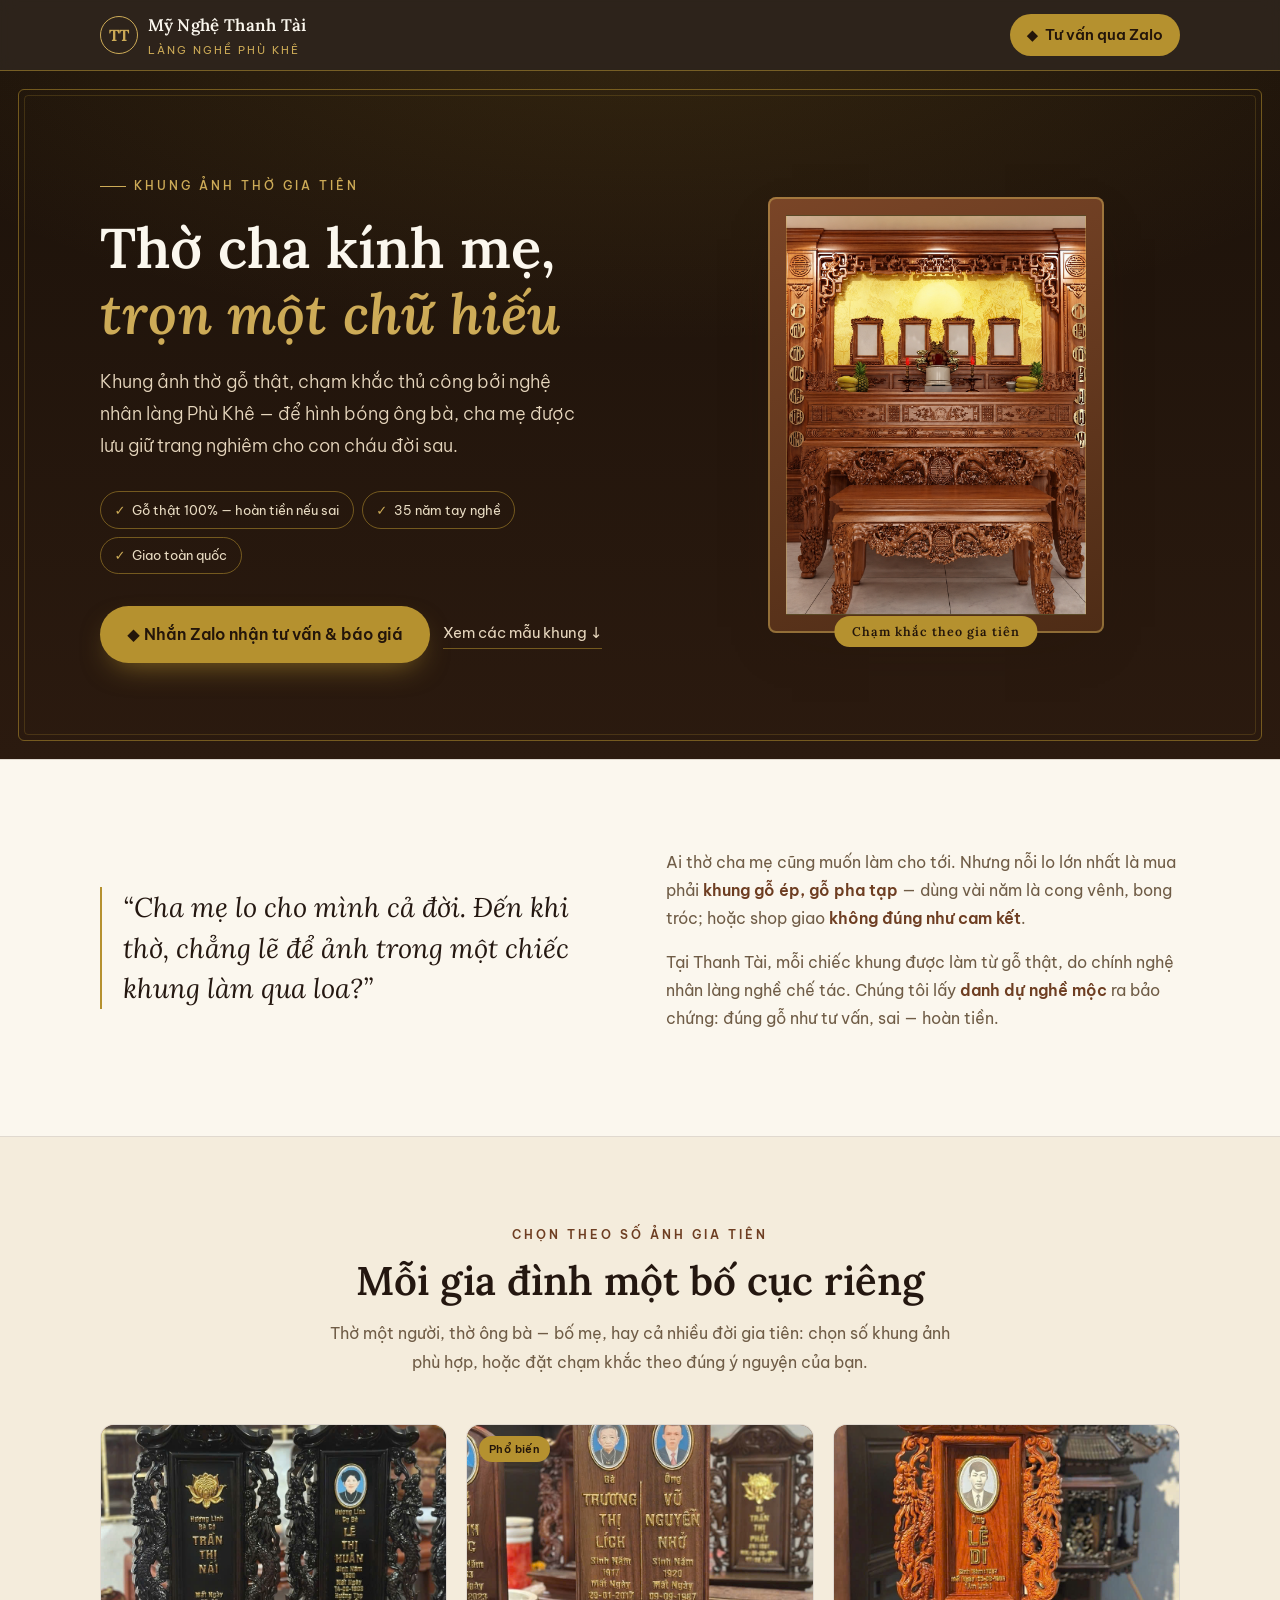
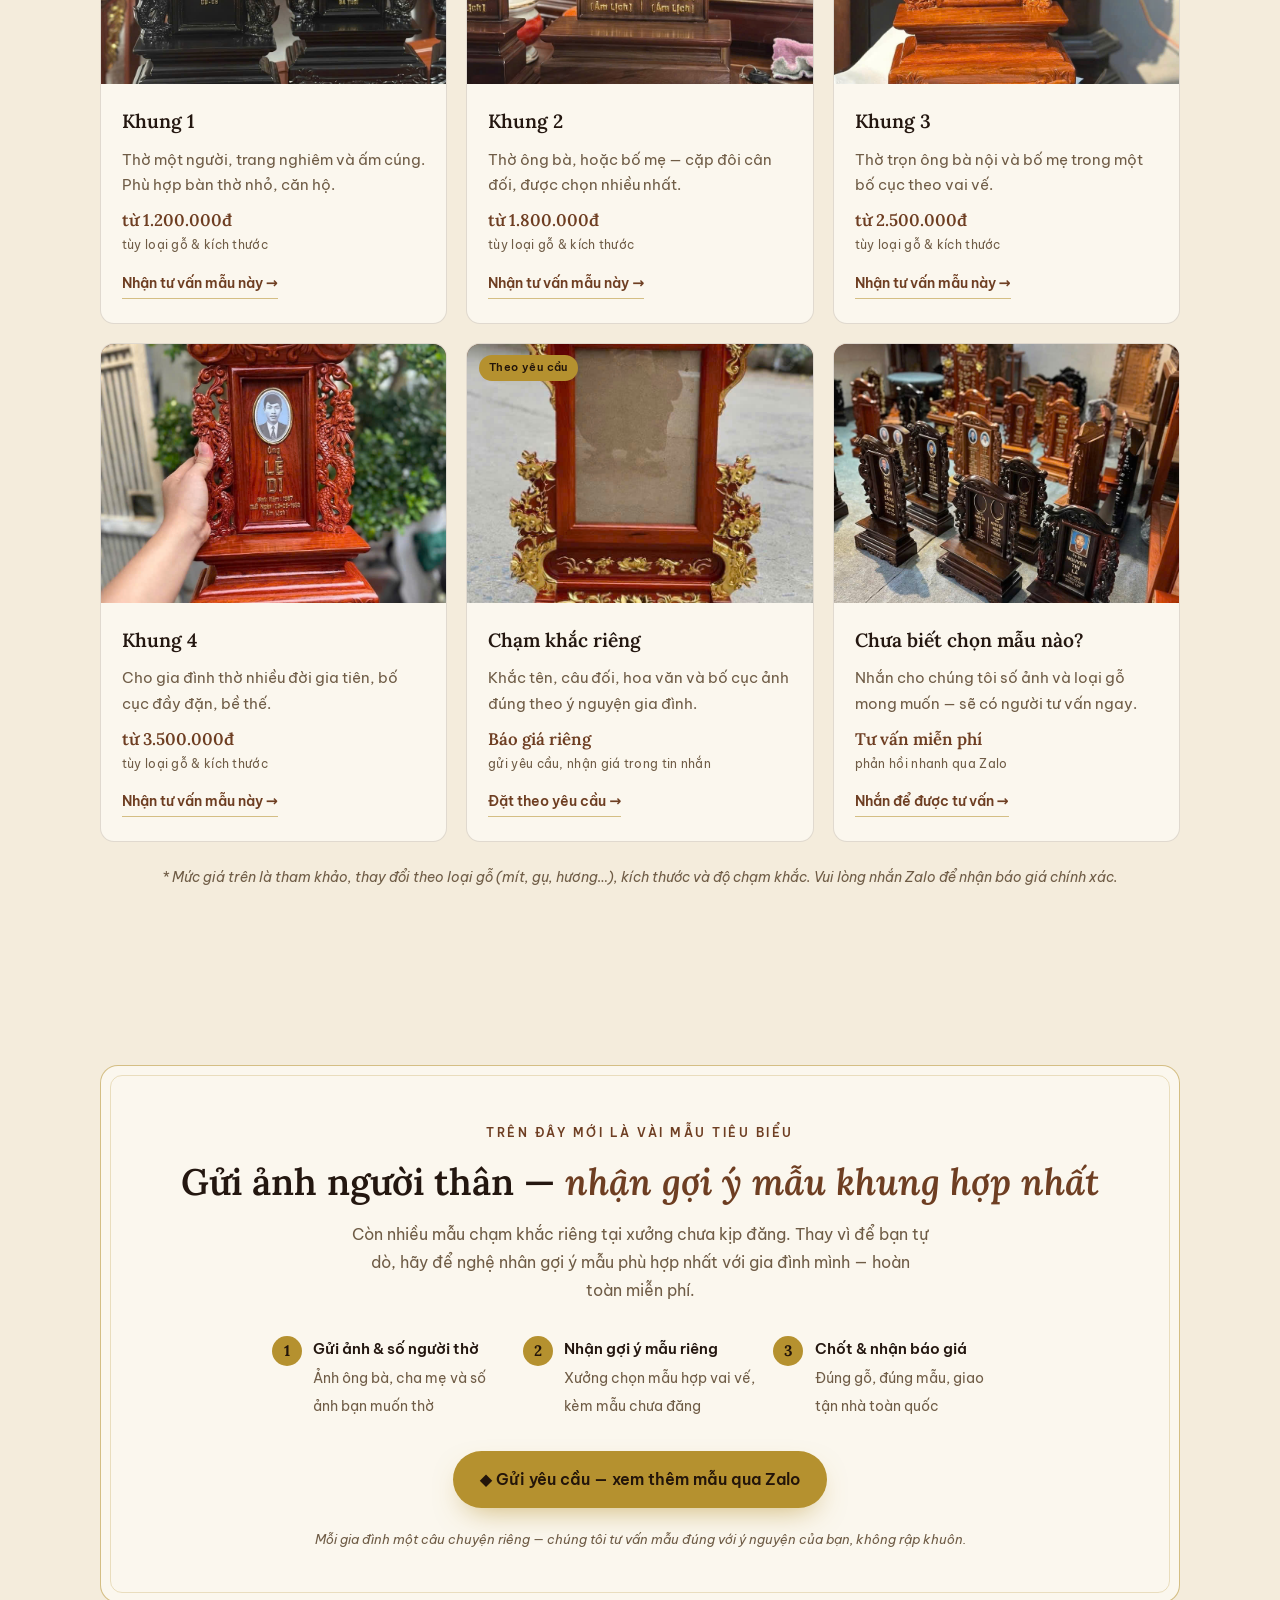
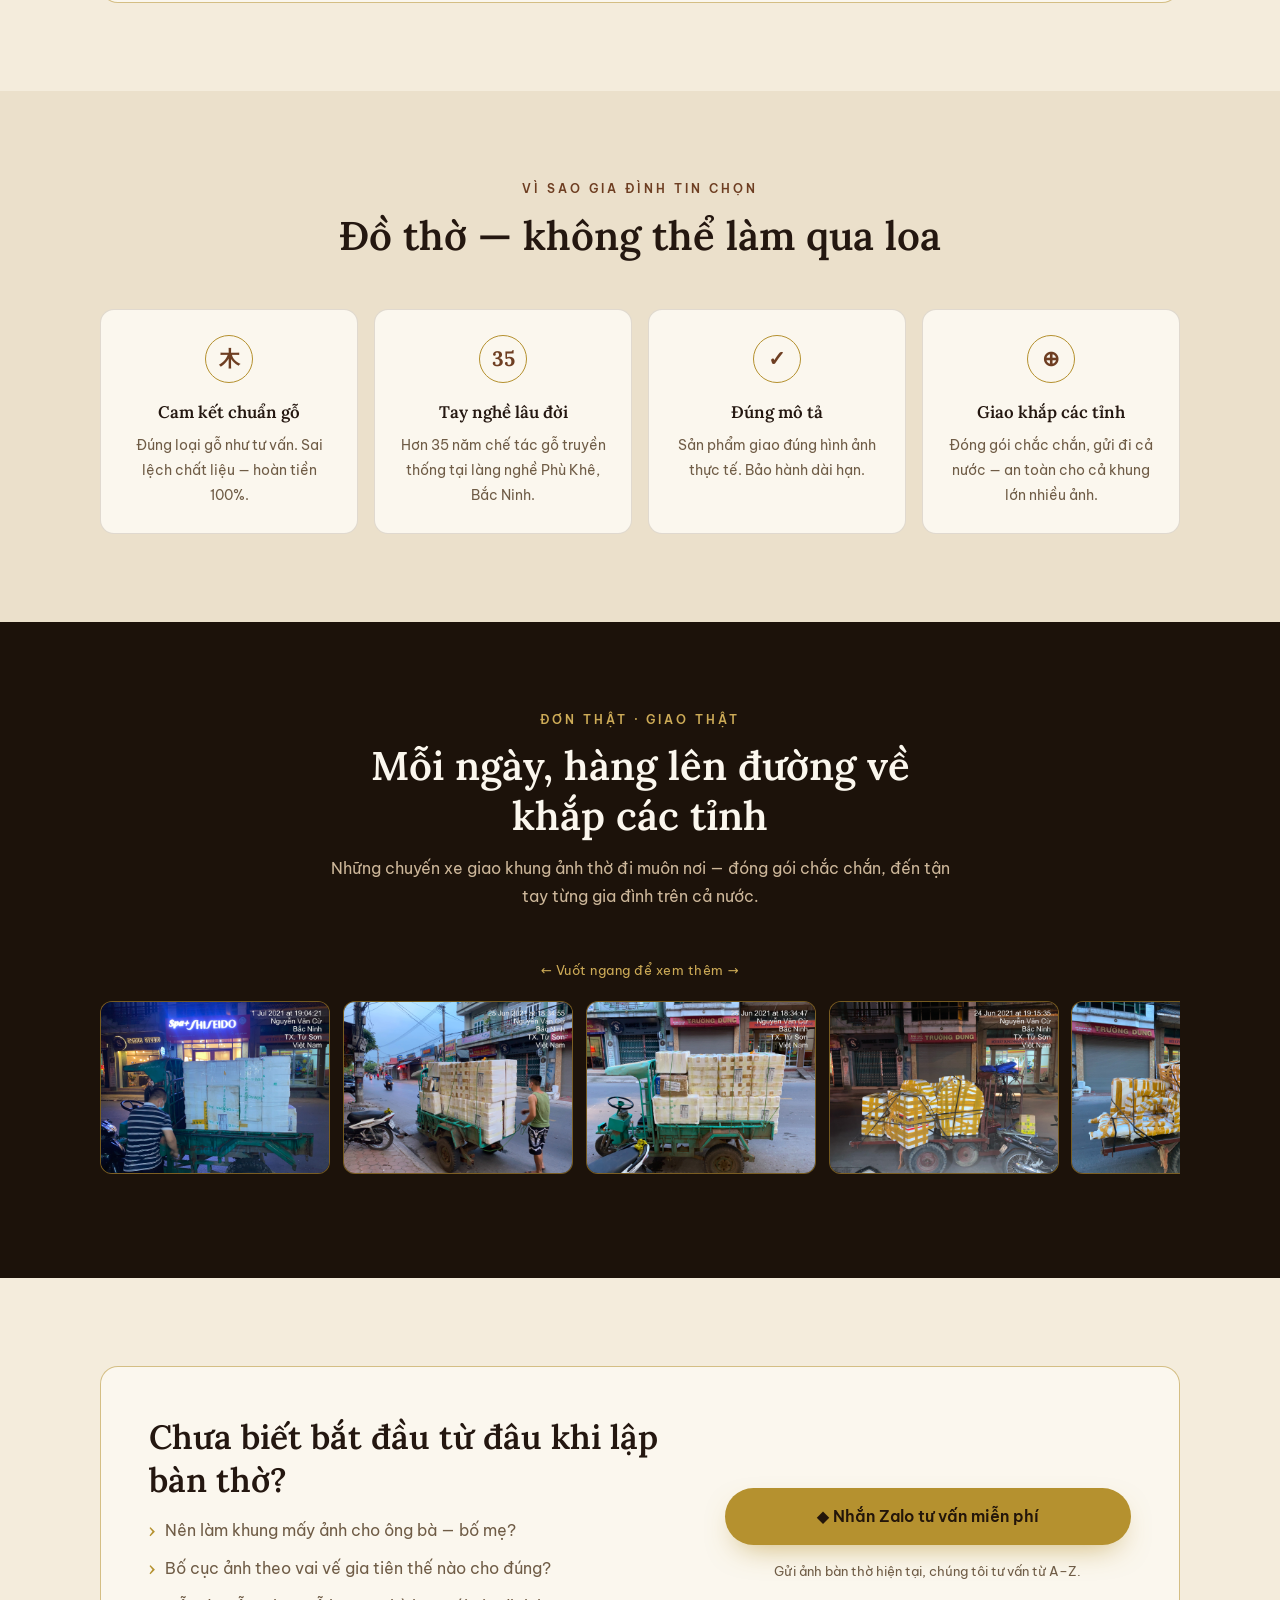
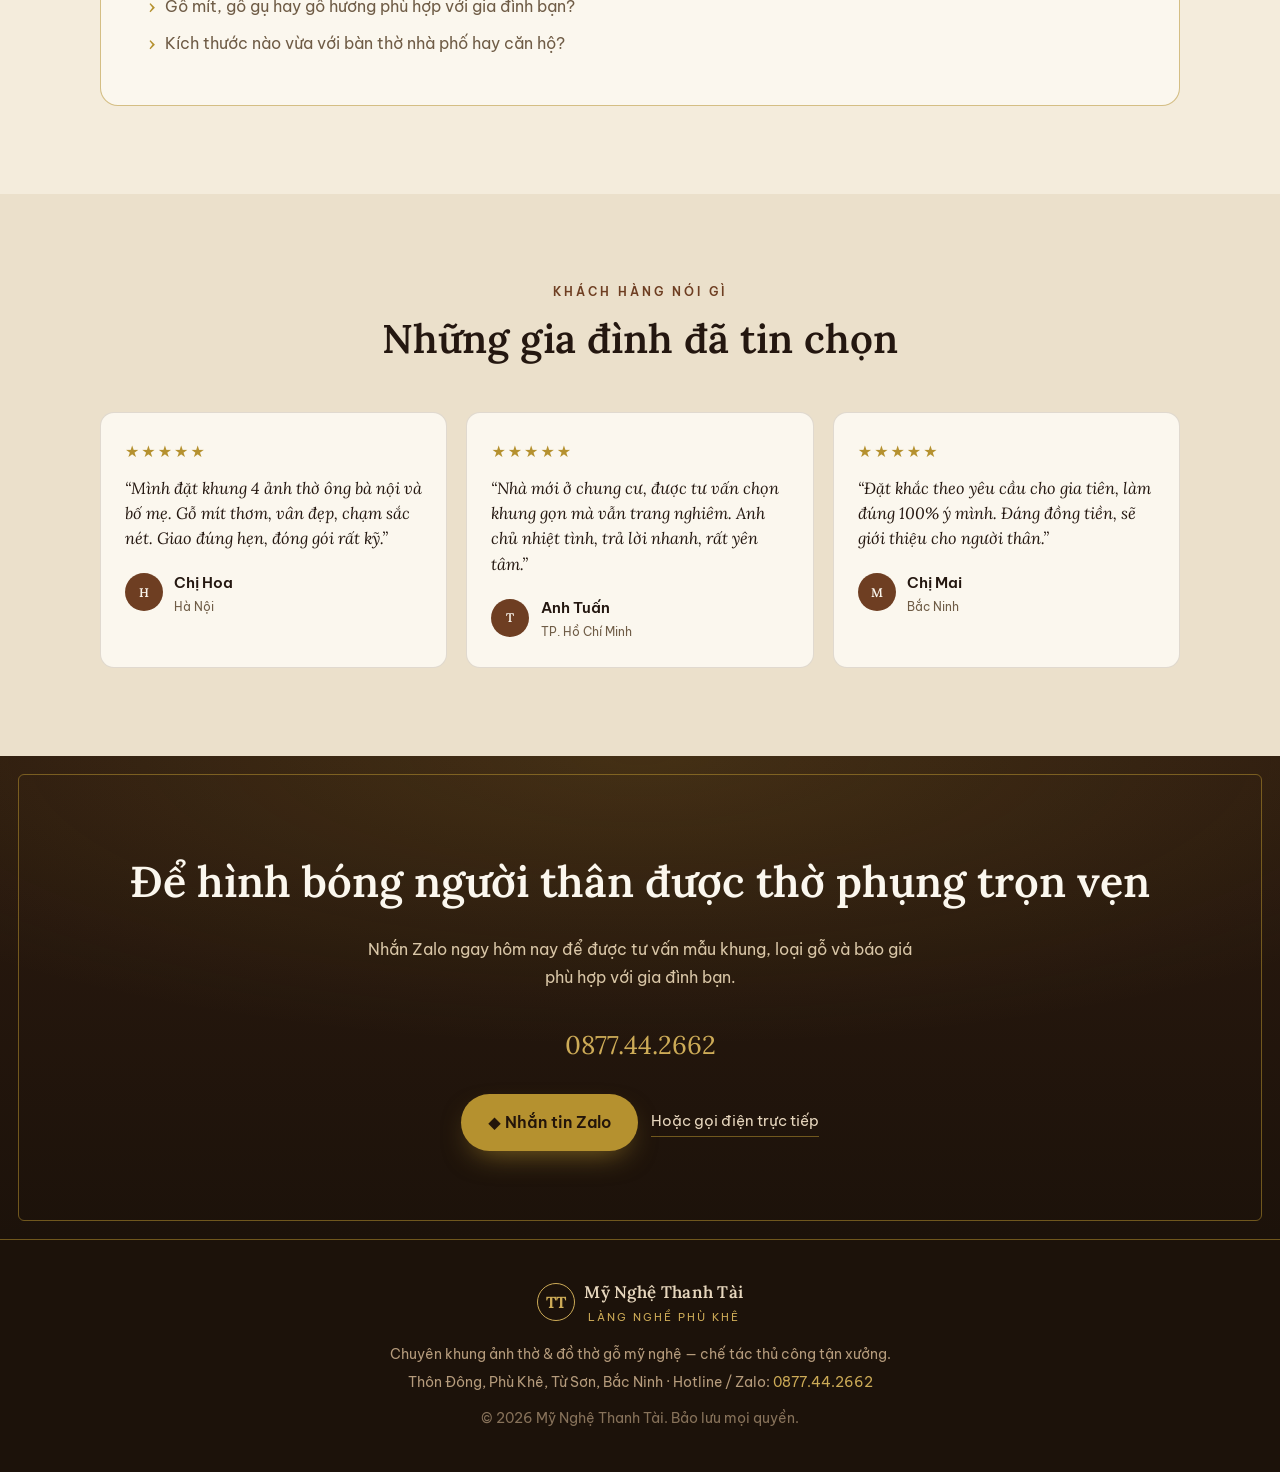
==== commit a2d3747e: "Update index.html" ====
--- a/index.html
+++ b/index.html
@@ -402,15 +402,15 @@
 
 const ANH = {
 
-  hero: "khunga1.jpg",             // Ảnh khung lớn ở đầu trang
+  hero: "nendep.jpg",              // Ảnh khung lớn ở đầu trang
 
   sanpham: {                       // Ảnh cho từng thẻ mẫu (để trống "" thì hiện số)
-    khung1anh:  "",                //   Khung 1 ảnh
-    khung2anh:  "",                //   Khung 2 ảnh
-    khung34anh: "",                //   Khung 3–4 ảnh
-    khung6anh:  "",                //   Khung 6 ảnh
-    theoyeucau: "",                //   Chạm khắc riêng
-    tuvan:      ""                 //   Thẻ tư vấn
+    khung1anh:  "khunga1.jpg",                //   Khung 1 ảnh
+    khung2anh:  "khunga2.jpg",                //   Khung 2 ảnh
+    khung34anh: "khunga3.jpg",                //   Khung 3–4 ảnh
+    khung6anh:  "khunga4.jpg",                //   Khung 6 ảnh
+    theoyeucau: "khacrieng.jpg",              //   Chạm khắc riêng
+    tuvan:      "chuachon.jpg"                //   Thẻ tư vấn
   },
 
   giaohang: [                      // Dải ảnh xe hàng giao tỉnh (lướt ngang) — thêm/bớt thoải mái
@@ -508,7 +508,7 @@
       <article class="card reveal">
         <div class="thumb" data-anh="khung1anh"><span class="ph">1</span></div>
         <div class="body">
-          <h3>Khung 1 ảnh</h3>
+          <h3>Khung 1</h3>
           <p class="desc">Thờ một người, trang nghiêm và ấm cúng. Phù hợp bàn thờ nhỏ, căn hộ.</p>
           <div class="price">từ 1.200.000đ <small>tùy loại gỗ &amp; kích thước</small></div>
           <a class="pick" href="https://zalo.me/0877442662">Nhận tư vấn mẫu này →</a>
@@ -517,7 +517,7 @@
       <article class="card reveal">
         <div class="thumb" data-anh="khung2anh"><span class="ph">2</span><span class="tag">Phổ biến</span></div>
         <div class="body">
-          <h3>Khung 2 ảnh</h3>
+          <h3>Khung 2</h3>
           <p class="desc">Thờ ông bà, hoặc bố mẹ — cặp đôi cân đối, được chọn nhiều nhất.</p>
           <div class="price">từ 1.800.000đ <small>tùy loại gỗ &amp; kích thước</small></div>
           <a class="pick" href="https://zalo.me/0877442662">Nhận tư vấn mẫu này →</a>
@@ -526,7 +526,7 @@
       <article class="card reveal">
         <div class="thumb" data-anh="khung34anh"><span class="ph">4</span></div>
         <div class="body">
-          <h3>Khung 3 – 4 ảnh</h3>
+          <h3>Khung 3</h3>
           <p class="desc">Thờ trọn ông bà nội và bố mẹ trong một bố cục theo vai vế.</p>
           <div class="price">từ 2.500.000đ <small>tùy loại gỗ &amp; kích thước</small></div>
           <a class="pick" href="https://zalo.me/0877442662">Nhận tư vấn mẫu này →</a>
@@ -535,7 +535,7 @@
       <article class="card reveal">
         <div class="thumb" data-anh="khung6anh"><span class="ph">6</span></div>
         <div class="body">
-          <h3>Khung 6 ảnh</h3>
+          <h3>Khung 4</h3>
           <p class="desc">Cho gia đình thờ nhiều đời gia tiên, bố cục đầy đặn, bề thế.</p>
           <div class="price">từ 3.500.000đ <small>tùy loại gỗ &amp; kích thước</small></div>
           <a class="pick" href="https://zalo.me/0877442662">Nhận tư vấn mẫu này →</a>
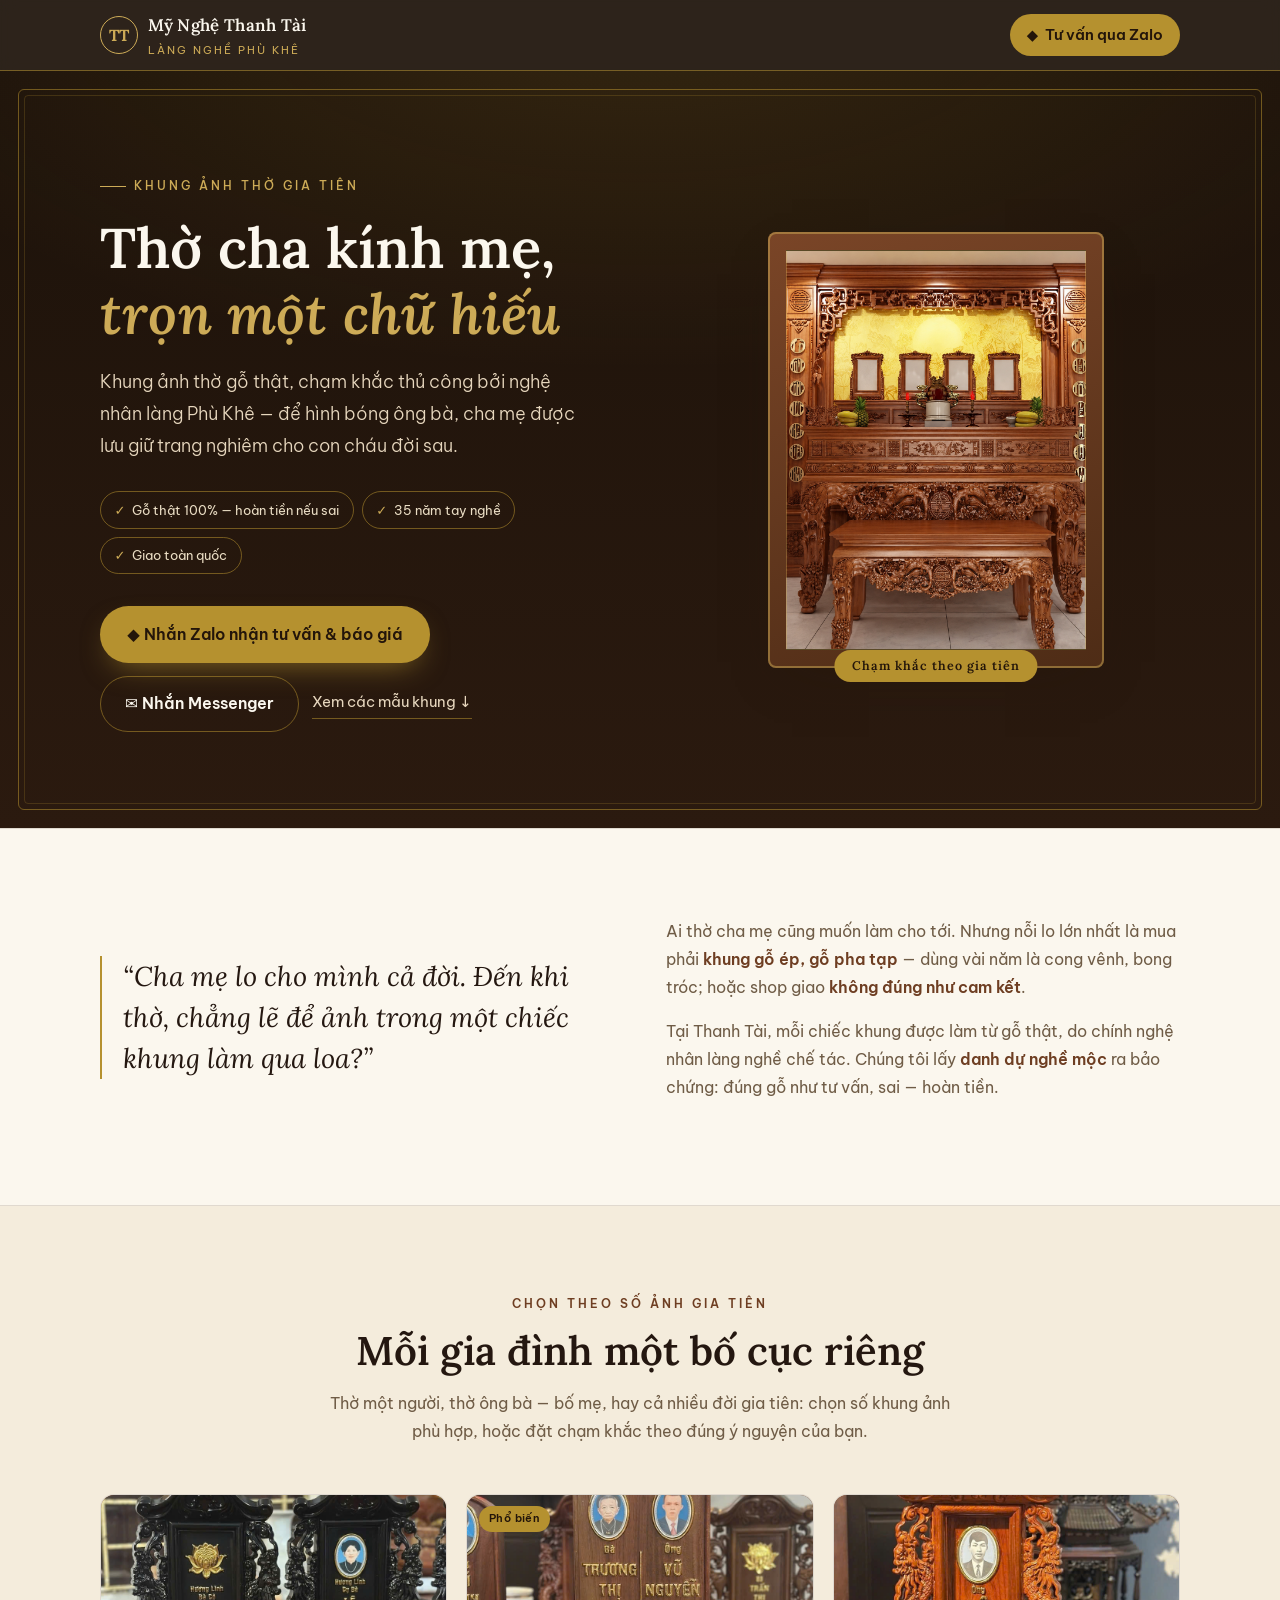
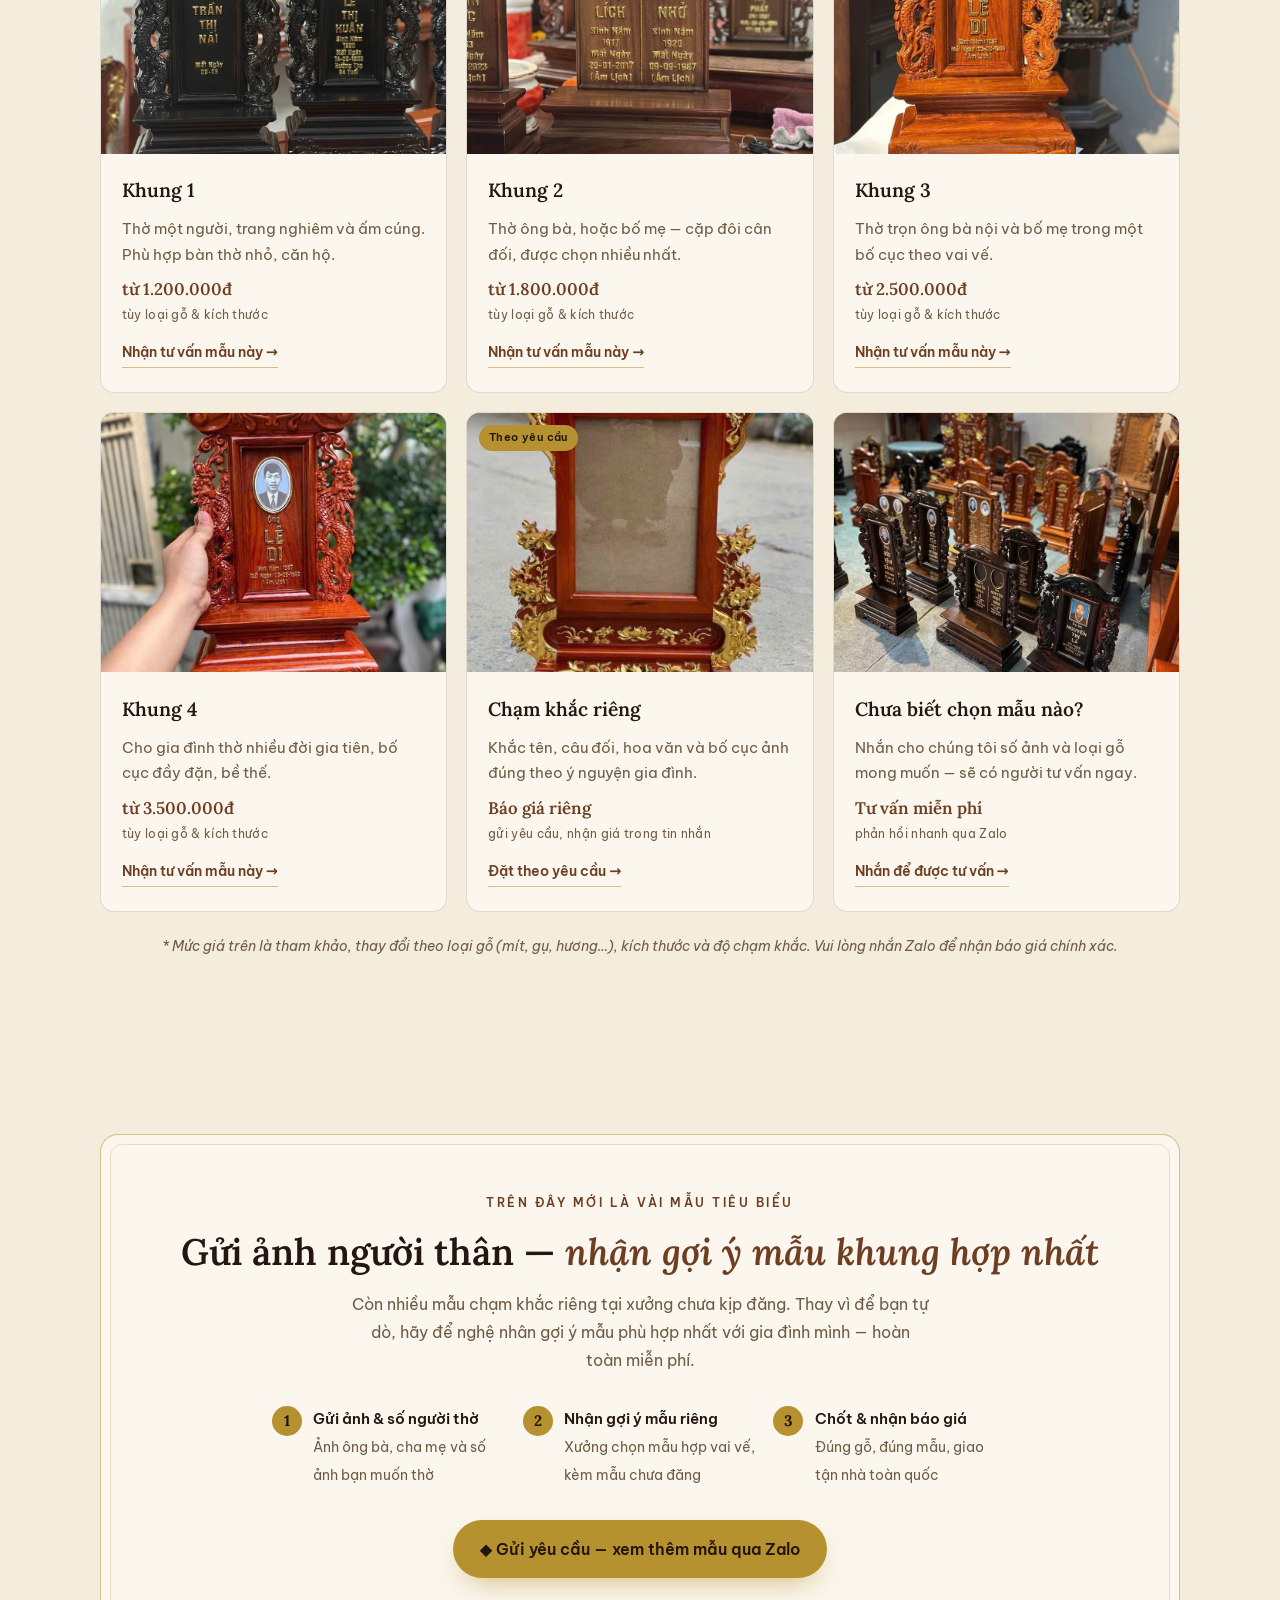
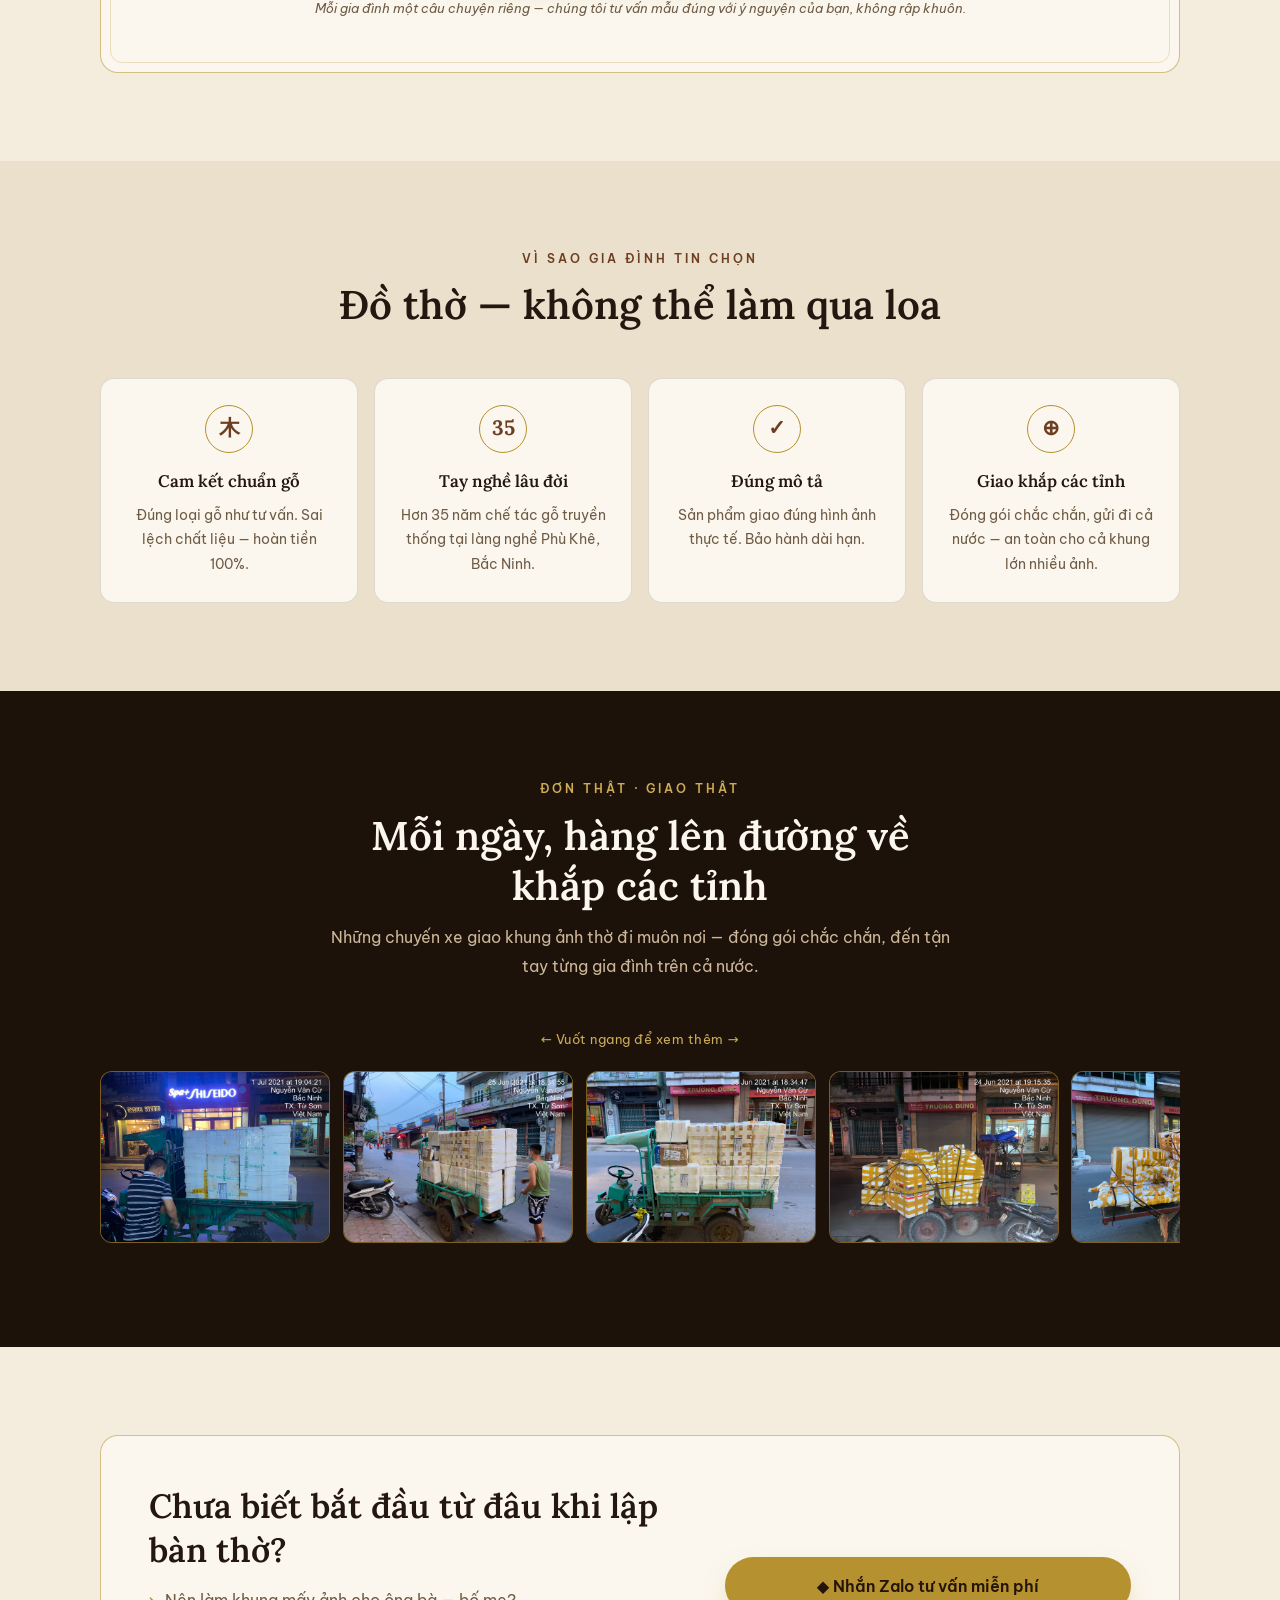
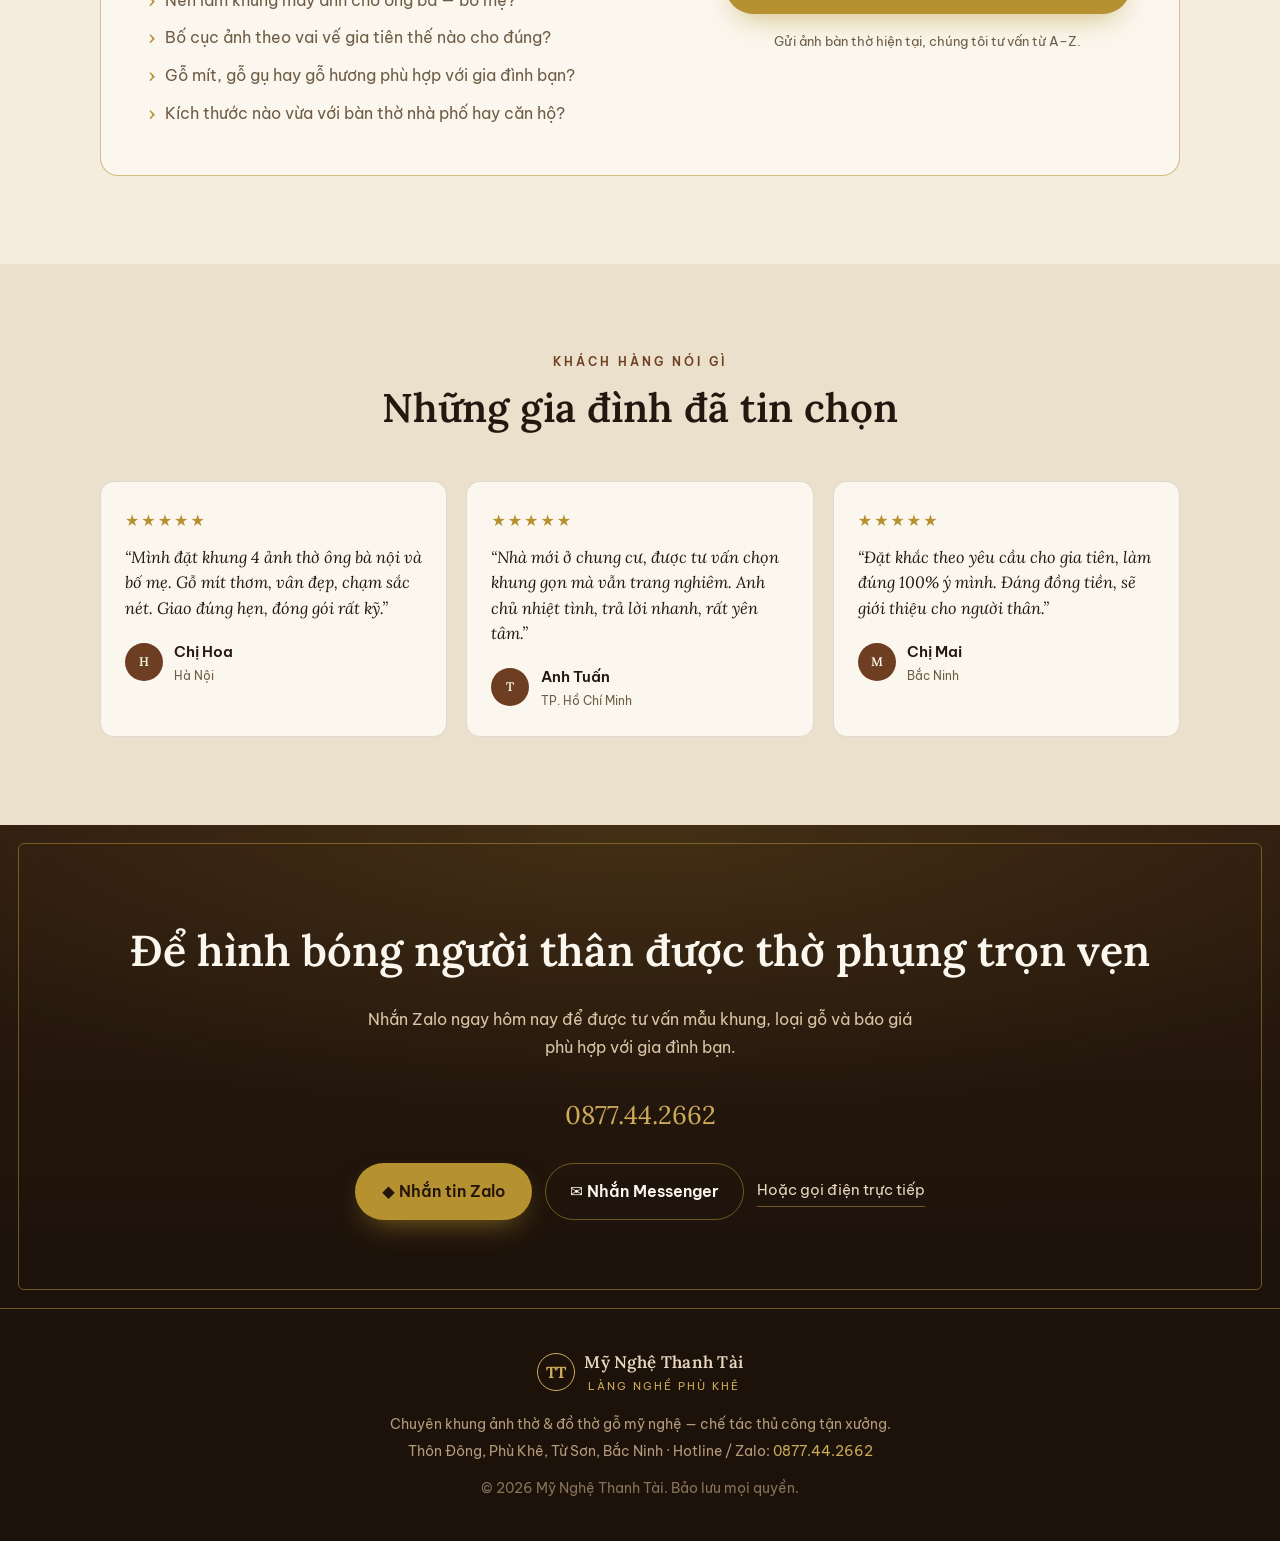
==== commit eca1ccb6: "Update index.html" ====
--- a/index.html
+++ b/index.html
@@ -379,6 +379,19 @@
     .mobile-bar .mz{background:var(--gold);color:#23150a;flex:1.5}
     .mobile-bar .mc{border:1px solid var(--gold-line);color:var(--cream)}
   }
+
+  /* ═══ THÊM MỚI: nút Messenger (phụ) + nút Messenger thanh mobile — chỉ thêm class mới, không sửa cái cũ ═══ */
+  .btn-second{
+    display:inline-flex;align-items:center;gap:.5rem;
+    border:1px solid var(--gold-line);color:var(--cream);font-weight:600;
+    padding:.85rem 1.5rem;border-radius:46px;font-size:.98rem;
+    transition:transform .2s,border-color .2s,background .2s;
+  }
+  .btn-second:hover{transform:translateY(-2px);border-color:var(--gold-soft);background:rgba(181,145,47,.12)}
+  .mobile-bar .mm{border:1px solid var(--gold-line);color:var(--cream)}
+  @media (max-width:560px){
+    .hero-cta .btn-second{width:100%;justify-content:center}
+  }
 </style>
 </head>
 <body>
@@ -455,7 +468,7 @@
       <span class="seal">TT</span>
       <span><b>Mỹ Nghệ Thanh Tài</b><small>Làng nghề Phù Khê</small></span>
     </a>
-    <a class="nav-cta" href="https://zalo.me/0877442662">◆ <span class="lbl">Tư vấn qua Zalo</span></a>
+    <a class="nav-cta" href="https://zalo.me/0877442662?text=Mình%20cần%20tư%20vấn%20khung%20ảnh%20thờ">◆ <span class="lbl">Tư vấn qua Zalo</span></a>
   </div>
 </header>
 
@@ -472,7 +485,8 @@
         <span class="chip"><span>✓</span> Giao toàn quốc</span>
       </div>
       <div class="hero-cta">
-        <a class="btn-primary" href="https://zalo.me/0877442662">◆ Nhắn Zalo nhận tư vấn &amp; báo giá</a>
+        <a class="btn-primary" href="https://zalo.me/0877442662?text=Mình%20cần%20tư%20vấn%20khung%20ảnh%20thờ%20và%20báo%20giá">◆ Nhắn Zalo nhận tư vấn &amp; báo giá</a>
+        <a class="btn-second mess-btn" href="https://m.me/100066729761220">✉ Nhắn Messenger</a>
         <a class="btn-ghost" href="#mau">Xem các mẫu khung ↓</a>
       </div>
     </div>
@@ -511,7 +525,7 @@
           <h3>Khung 1</h3>
           <p class="desc">Thờ một người, trang nghiêm và ấm cúng. Phù hợp bàn thờ nhỏ, căn hộ.</p>
           <div class="price">từ 1.200.000đ <small>tùy loại gỗ &amp; kích thước</small></div>
-          <a class="pick" href="https://zalo.me/0877442662">Nhận tư vấn mẫu này →</a>
+          <a class="pick" href="https://zalo.me/0877442662?text=Mình%20quan%20tâm%20Khung%201%20ảnh%20tư%20vấn%20giúp%20mình">Nhận tư vấn mẫu này →</a>
         </div>
       </article>
       <article class="card reveal">
@@ -520,7 +534,7 @@
           <h3>Khung 2</h3>
           <p class="desc">Thờ ông bà, hoặc bố mẹ — cặp đôi cân đối, được chọn nhiều nhất.</p>
           <div class="price">từ 1.800.000đ <small>tùy loại gỗ &amp; kích thước</small></div>
-          <a class="pick" href="https://zalo.me/0877442662">Nhận tư vấn mẫu này →</a>
+          <a class="pick" href="https://zalo.me/0877442662?text=Mình%20quan%20tâm%20Khung%202%20ảnh%20tư%20vấn%20giúp%20mình">Nhận tư vấn mẫu này →</a>
         </div>
       </article>
       <article class="card reveal">
@@ -529,7 +543,7 @@
           <h3>Khung 3</h3>
           <p class="desc">Thờ trọn ông bà nội và bố mẹ trong một bố cục theo vai vế.</p>
           <div class="price">từ 2.500.000đ <small>tùy loại gỗ &amp; kích thước</small></div>
-          <a class="pick" href="https://zalo.me/0877442662">Nhận tư vấn mẫu này →</a>
+          <a class="pick" href="https://zalo.me/0877442662?text=Mình%20quan%20tâm%20Khung%203%20tư%20vấn%20giúp%20mình">Nhận tư vấn mẫu này →</a>
         </div>
       </article>
       <article class="card reveal">
@@ -538,7 +552,7 @@
           <h3>Khung 4</h3>
           <p class="desc">Cho gia đình thờ nhiều đời gia tiên, bố cục đầy đặn, bề thế.</p>
           <div class="price">từ 3.500.000đ <small>tùy loại gỗ &amp; kích thước</small></div>
-          <a class="pick" href="https://zalo.me/0877442662">Nhận tư vấn mẫu này →</a>
+          <a class="pick" href="https://zalo.me/0877442662?text=Mình%20quan%20tâm%20Khung%204%20tư%20vấn%20giúp%20mình">Nhận tư vấn mẫu này →</a>
         </div>
       </article>
       <article class="card reveal">
@@ -547,7 +561,7 @@
           <h3>Chạm khắc riêng</h3>
           <p class="desc">Khắc tên, câu đối, hoa văn và bố cục ảnh đúng theo ý nguyện gia đình.</p>
           <div class="price">Báo giá riêng <small>gửi yêu cầu, nhận giá trong tin nhắn</small></div>
-          <a class="pick" href="https://zalo.me/0877442662">Đặt theo yêu cầu →</a>
+          <a class="pick" href="https://zalo.me/0877442662?text=Mình%20muốn%20đặt%20khắc%20theo%20yêu%20cầu">Đặt theo yêu cầu →</a>
         </div>
       </article>
       <article class="card reveal">
@@ -556,7 +570,7 @@
           <h3>Chưa biết chọn mẫu nào?</h3>
           <p class="desc">Nhắn cho chúng tôi số ảnh và loại gỗ mong muốn — sẽ có người tư vấn ngay.</p>
           <div class="price">Tư vấn miễn phí <small>phản hồi nhanh qua Zalo</small></div>
-          <a class="pick" href="https://zalo.me/0877442662">Nhắn để được tư vấn →</a>
+          <a class="pick" href="https://zalo.me/0877442662?text=Mình%20chưa%20biết%20chọn%20mẫu%20nào%20tư%20vấn%20giúp%20mình">Nhắn để được tư vấn →</a>
         </div>
       </article>
     </div>
@@ -625,7 +639,7 @@
         </ul>
       </div>
       <div class="side">
-        <a class="btn-primary" href="https://zalo.me/0877442662">◆ Nhắn Zalo tư vấn miễn phí</a>
+        <a class="btn-primary" href="https://zalo.me/0877442662?text=Mình%20cần%20tư%20vấn%20lập%20bàn%20thờ">◆ Nhắn Zalo tư vấn miễn phí</a>
         <small>Gửi ảnh bàn thờ hiện tại, chúng tôi tư vấn từ A–Z.</small>
       </div>
     </div>
@@ -666,7 +680,8 @@
     <p>Nhắn Zalo ngay hôm nay để được tư vấn mẫu khung, loại gỗ và báo giá phù hợp với gia đình bạn.</p>
     <div class="phone">0877.44.2662</div>
     <div class="hero-cta">
-      <a class="btn-primary" href="https://zalo.me/0877442662">◆ Nhắn tin Zalo</a>
+      <a class="btn-primary" href="https://zalo.me/0877442662?text=Mình%20cần%20tư%20vấn%20mẫu%20khung%20và%20báo%20giá">◆ Nhắn tin Zalo</a>
+      <a class="btn-second mess-btn" href="https://m.me/100066729761220">✉ Nhắn Messenger</a>
       <a class="btn-ghost" href="tel:0877442662">Hoặc gọi điện trực tiếp</a>
     </div>
   </div>
@@ -682,8 +697,9 @@
 </footer>
 
 <div class="mobile-bar">
-  <a class="mc" href="tel:0877442662">Gọi điện</a>
-  <a class="mz" href="https://zalo.me/0877442662">Nhắn Zalo tư vấn</a>
+  <a class="mc" href="tel:0877442662">Gọi</a>
+  <a class="mm mess-btn" href="https://m.me/100066729761220">Messenger</a>
+  <a class="mz" href="https://zalo.me/0877442662?text=Mình%20cần%20tư%20vấn%20khung%20ảnh%20thờ">Nhắn Zalo</a>
 </div>
 
 <div class="lightbox" id="lb" aria-hidden="true" role="dialog" aria-label="Ảnh phóng to">
@@ -769,5 +785,34 @@
   })();
 </script>
 
+<script>
+/* ═══════════════════════════════════════════════════════════════
+   ❖ THÊM MỚI — theo dõi click nút Messenger (m.me)
+   ───────────────────────────────────────────────────────────────
+   • Đoạn này ĐỘC LẬP, KHÔNG sửa khối Pixel/CAPI hay đoạn bắt click Zalo/tel ở trên.
+   • Nó chỉ bắt riêng link "m.me" (Messenger) → đếm "Lead" giống như Zalo,
+     dùng event_id riêng nên Meta không đếm trùng.
+   • Nếu KHÔNG muốn tính Messenger là Lead, xóa nguyên khối <script> này là xong,
+     mọi thứ còn lại vẫn chạy bình thường.
+   ═══════════════════════════════════════════════════════════════ */
+(function(){
+  if(typeof PIXEL_ID==='undefined' || !PIXEL_ID) return;
+  document.addEventListener('click',function(e){
+    var a=e.target.closest('a[href]');
+    if(!a)return;
+    var h=a.getAttribute('href')||'';
+    if(h.indexOf('m.me')>-1){
+      var eid='lead_'+Date.now();
+      if(window.fbq) fbq('track','Lead',{},{eventID:eid});
+      fetch('/.netlify/functions/capi',{
+        method:'POST',
+        headers:{'Content-Type':'application/json'},
+        body:JSON.stringify({event_name:'Lead',event_id:eid,url:location.href})
+      }).catch(function(){});
+    }
+  });
+})();
+</script>
+
 </body>
 </html>
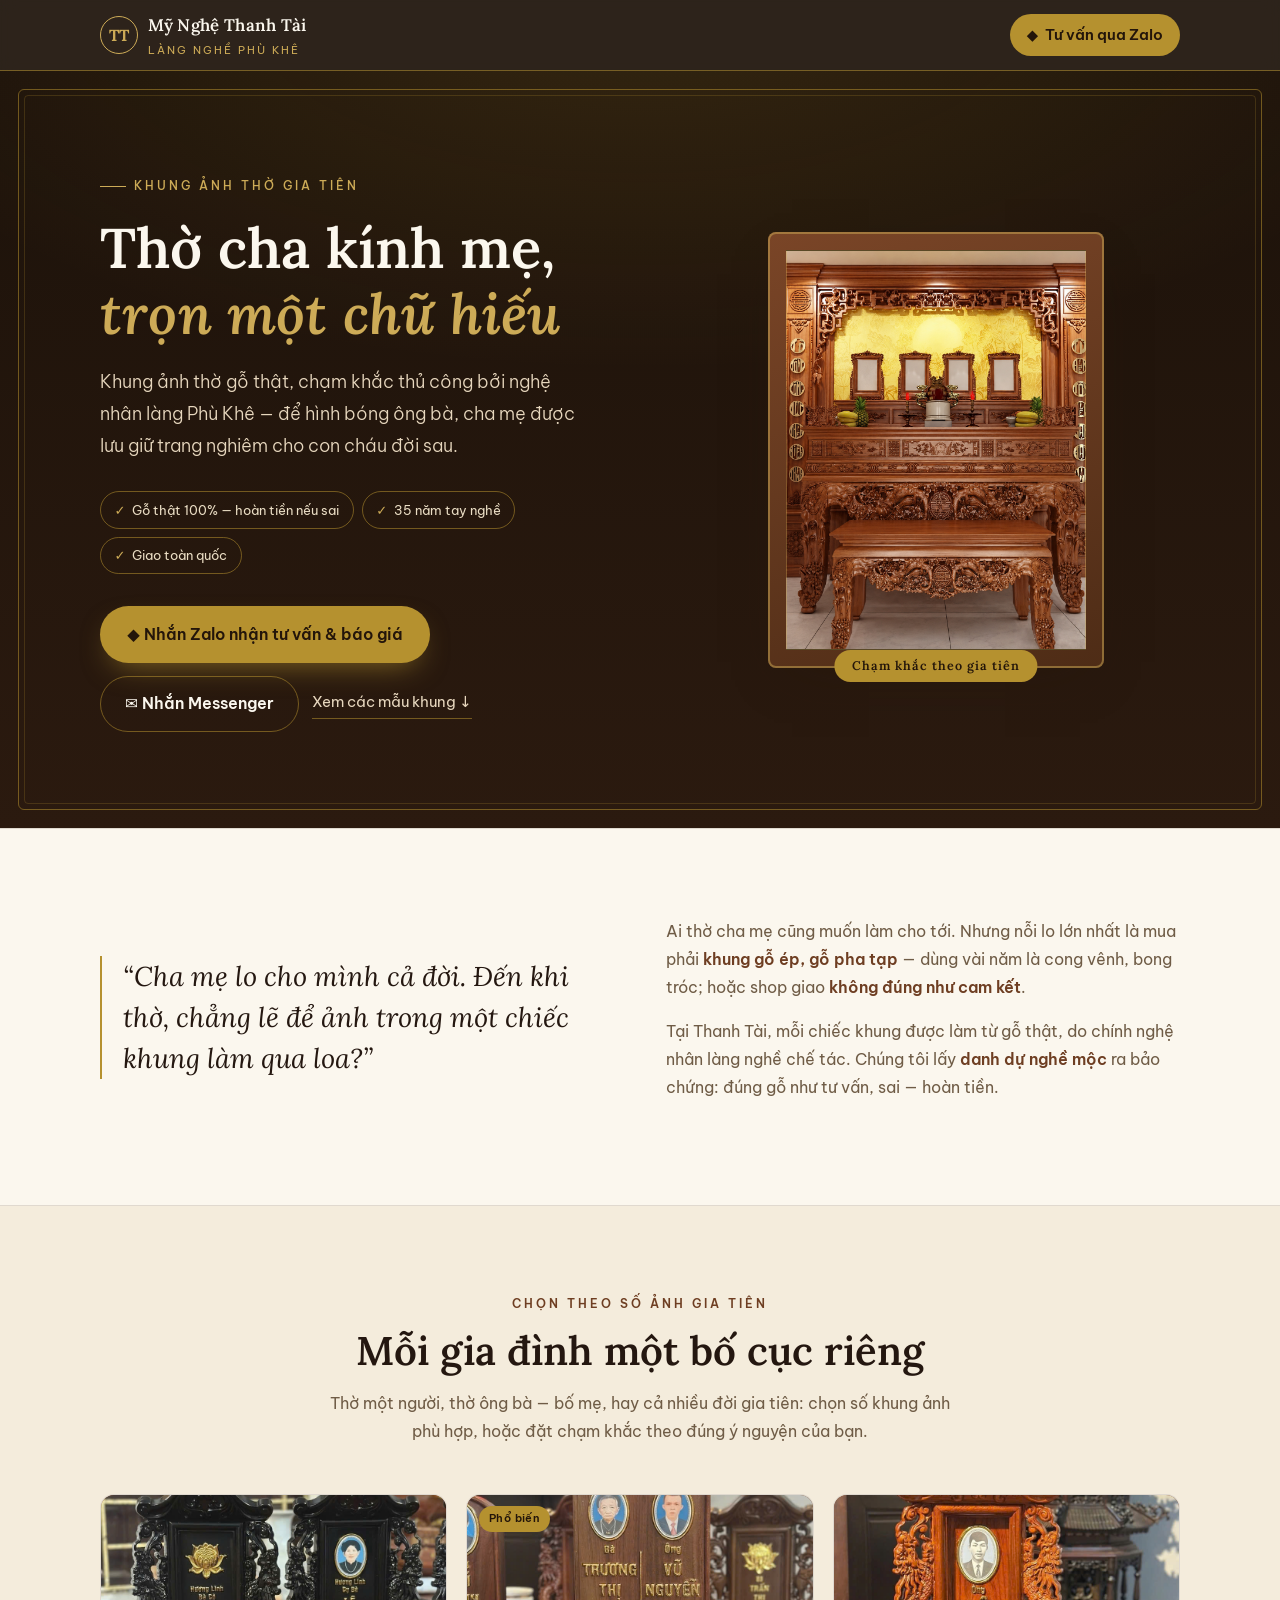
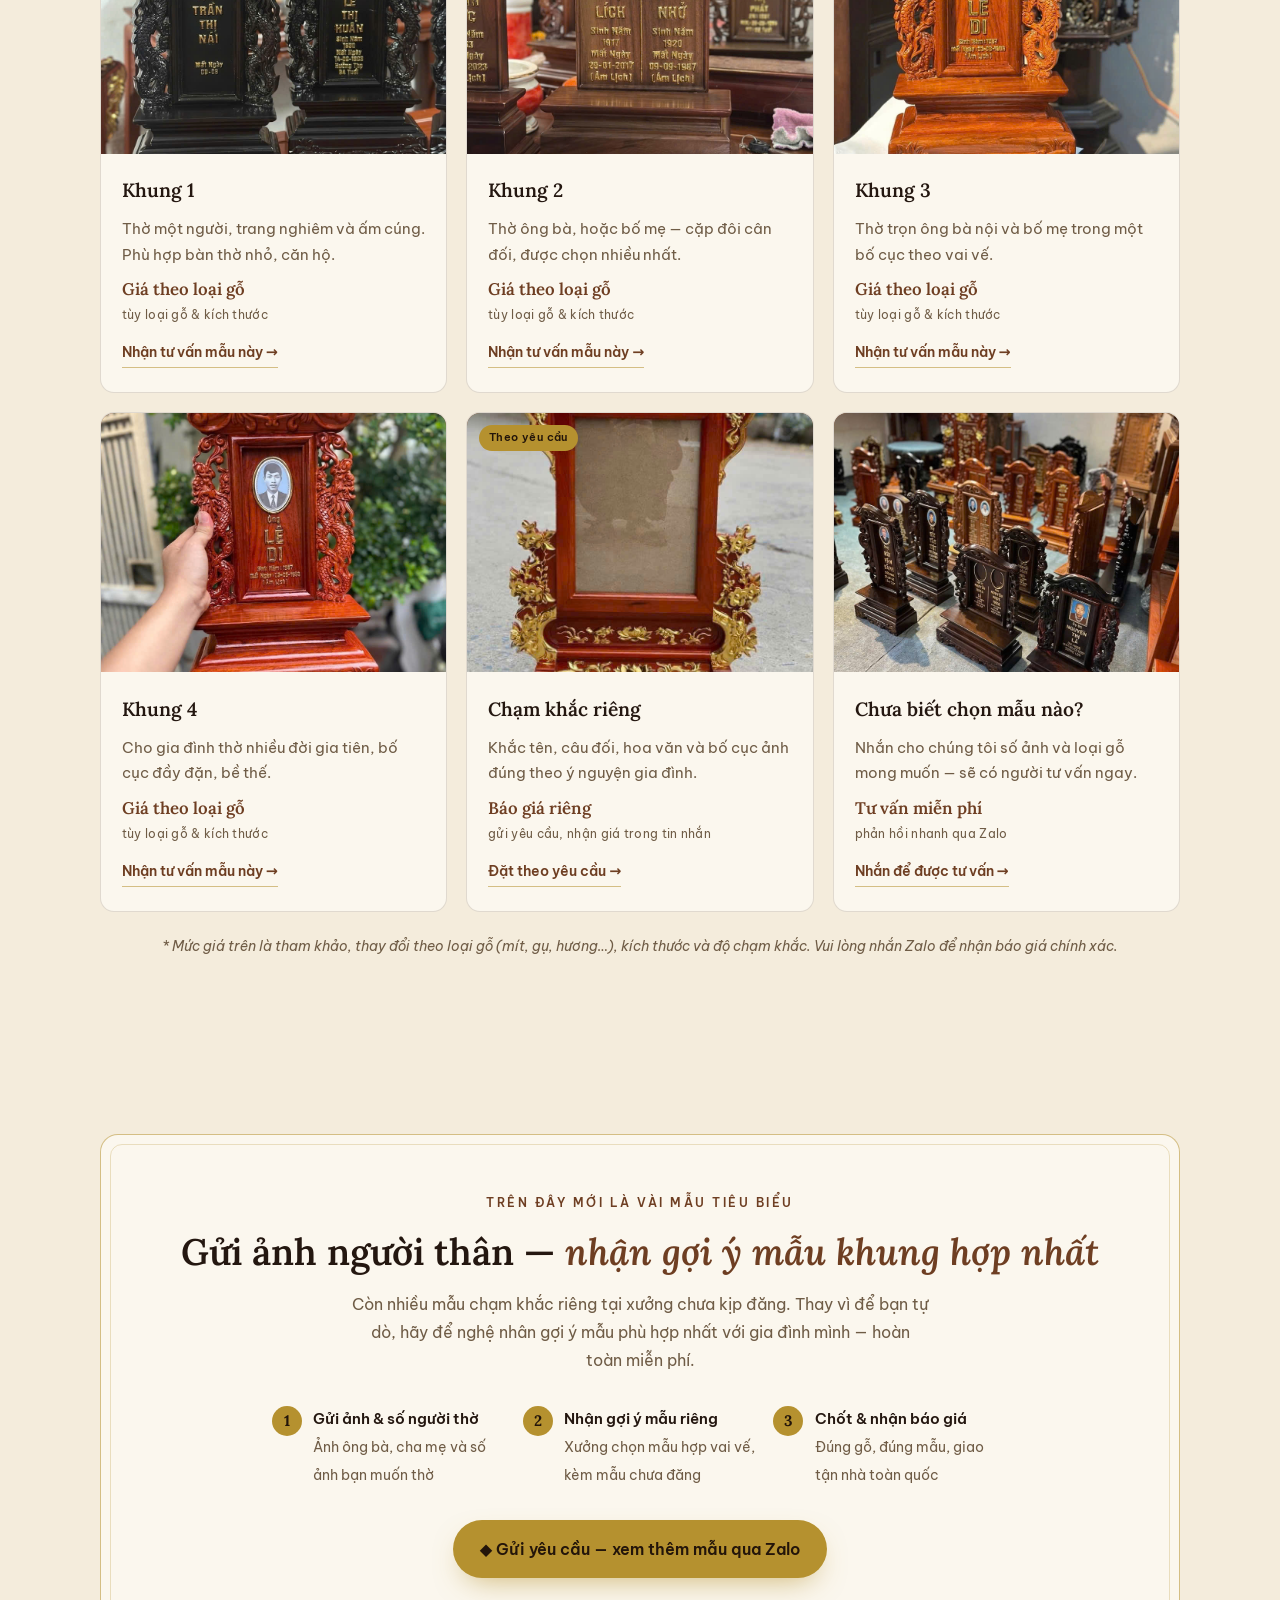
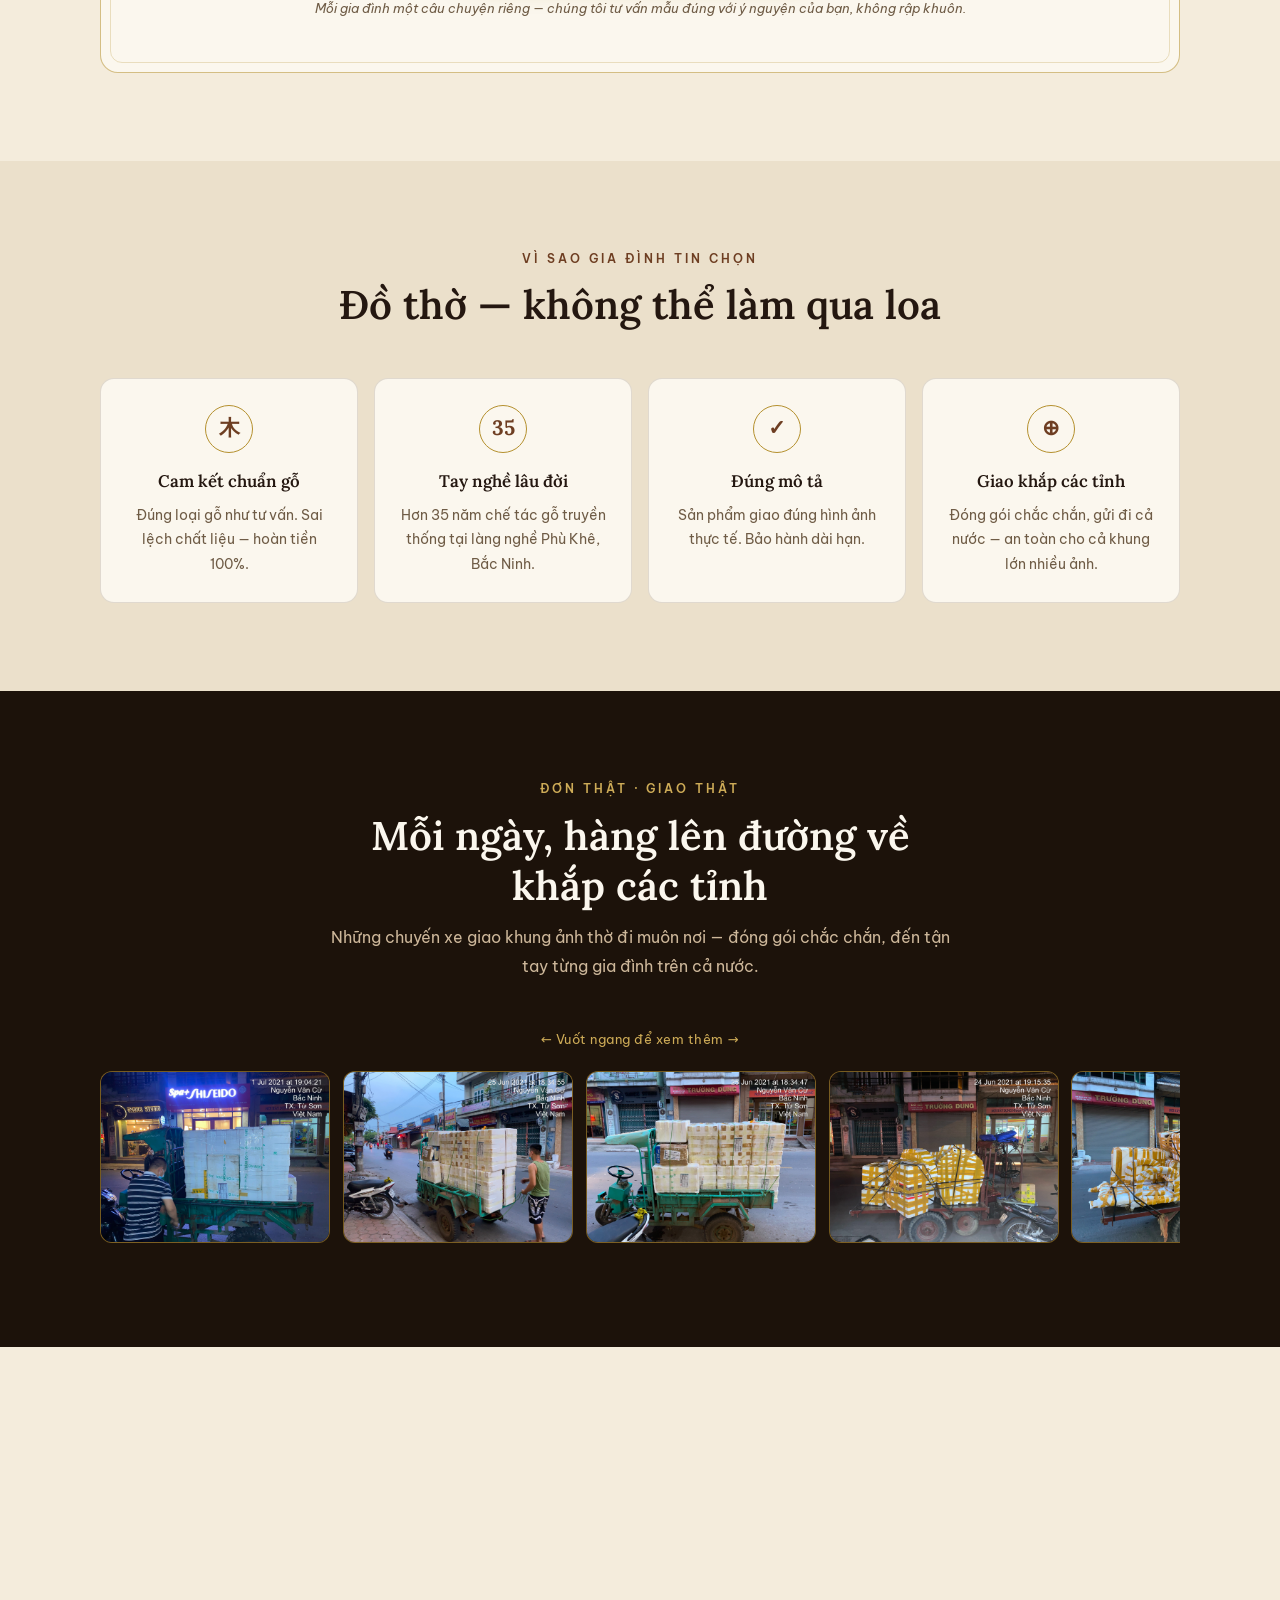
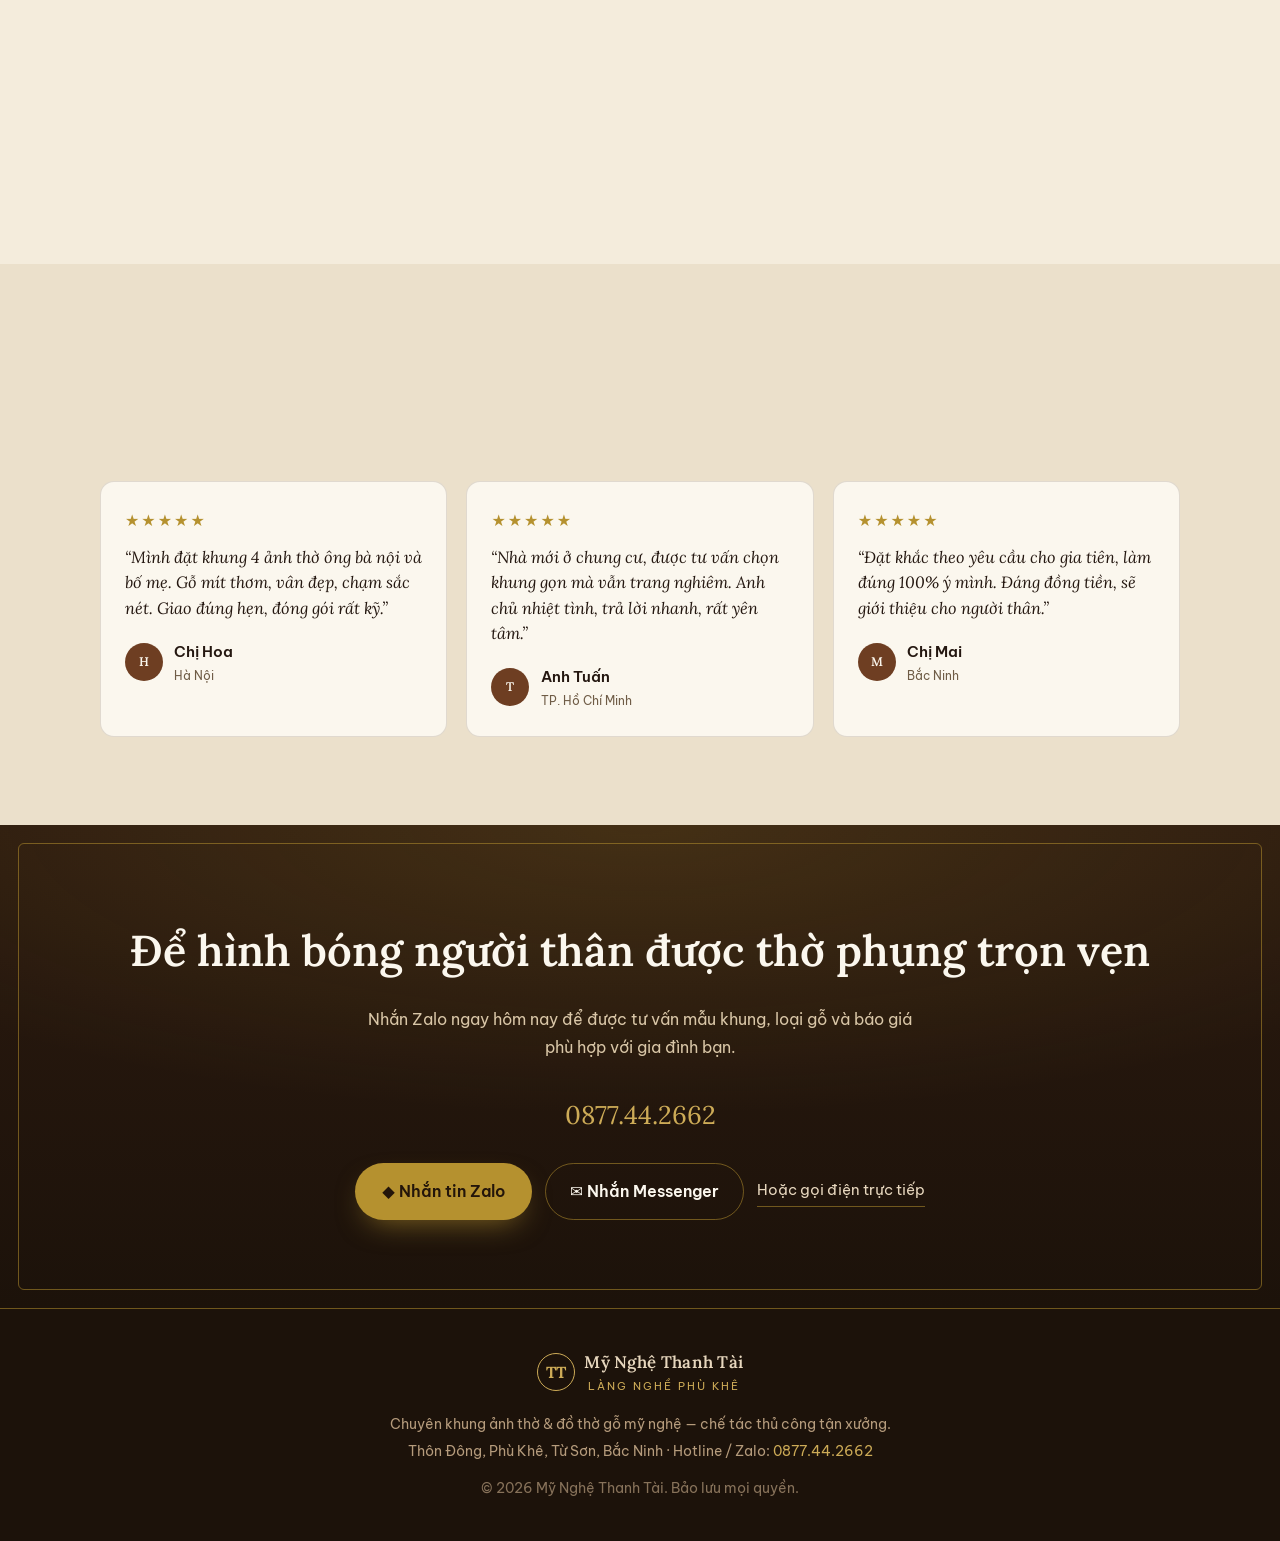
==== commit fb1ba3dd: "Update index.html" ====
--- a/index.html
+++ b/index.html
@@ -524,7 +524,7 @@
         <div class="body">
           <h3>Khung 1</h3>
           <p class="desc">Thờ một người, trang nghiêm và ấm cúng. Phù hợp bàn thờ nhỏ, căn hộ.</p>
-          <div class="price">từ 1.200.000đ <small>tùy loại gỗ &amp; kích thước</small></div>
+          <div class="price">Giá theo loại gỗ <small>tùy loại gỗ &amp; kích thước</small></div>
           <a class="pick" href="https://zalo.me/0877442662?text=Mình%20quan%20tâm%20Khung%201%20ảnh%20tư%20vấn%20giúp%20mình">Nhận tư vấn mẫu này →</a>
         </div>
       </article>
@@ -533,7 +533,7 @@
         <div class="body">
           <h3>Khung 2</h3>
           <p class="desc">Thờ ông bà, hoặc bố mẹ — cặp đôi cân đối, được chọn nhiều nhất.</p>
-          <div class="price">từ 1.800.000đ <small>tùy loại gỗ &amp; kích thước</small></div>
+          <div class="price">Giá theo loại gỗ <small>tùy loại gỗ &amp; kích thước</small></div>
           <a class="pick" href="https://zalo.me/0877442662?text=Mình%20quan%20tâm%20Khung%202%20ảnh%20tư%20vấn%20giúp%20mình">Nhận tư vấn mẫu này →</a>
         </div>
       </article>
@@ -542,7 +542,7 @@
         <div class="body">
           <h3>Khung 3</h3>
           <p class="desc">Thờ trọn ông bà nội và bố mẹ trong một bố cục theo vai vế.</p>
-          <div class="price">từ 2.500.000đ <small>tùy loại gỗ &amp; kích thước</small></div>
+          <div class="price">Giá theo loại gỗ <small>tùy loại gỗ &amp; kích thước</small></div>
           <a class="pick" href="https://zalo.me/0877442662?text=Mình%20quan%20tâm%20Khung%203%20tư%20vấn%20giúp%20mình">Nhận tư vấn mẫu này →</a>
         </div>
       </article>
@@ -551,7 +551,7 @@
         <div class="body">
           <h3>Khung 4</h3>
           <p class="desc">Cho gia đình thờ nhiều đời gia tiên, bố cục đầy đặn, bề thế.</p>
-          <div class="price">từ 3.500.000đ <small>tùy loại gỗ &amp; kích thước</small></div>
+          <div class="price">Giá theo loại gỗ <small>tùy loại gỗ &amp; kích thước</small></div>
           <a class="pick" href="https://zalo.me/0877442662?text=Mình%20quan%20tâm%20Khung%204%20tư%20vấn%20giúp%20mình">Nhận tư vấn mẫu này →</a>
         </div>
       </article>
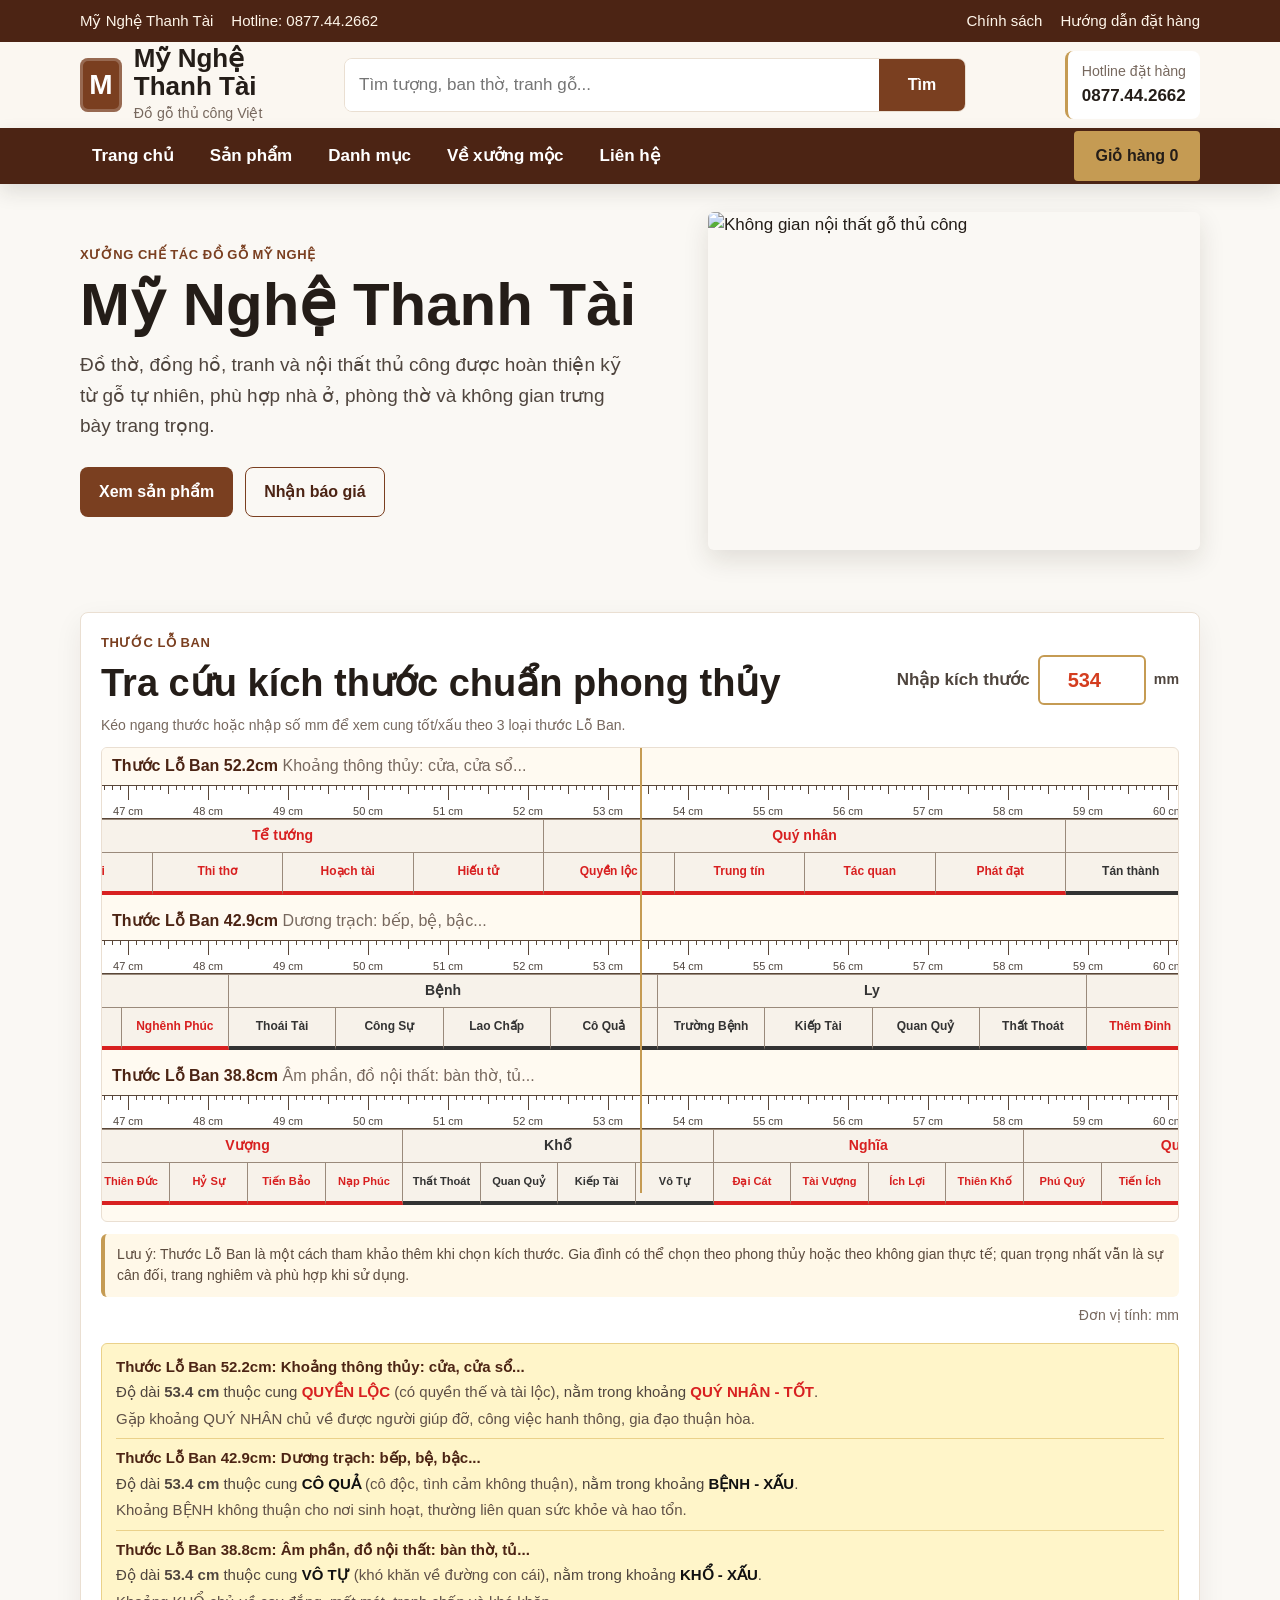
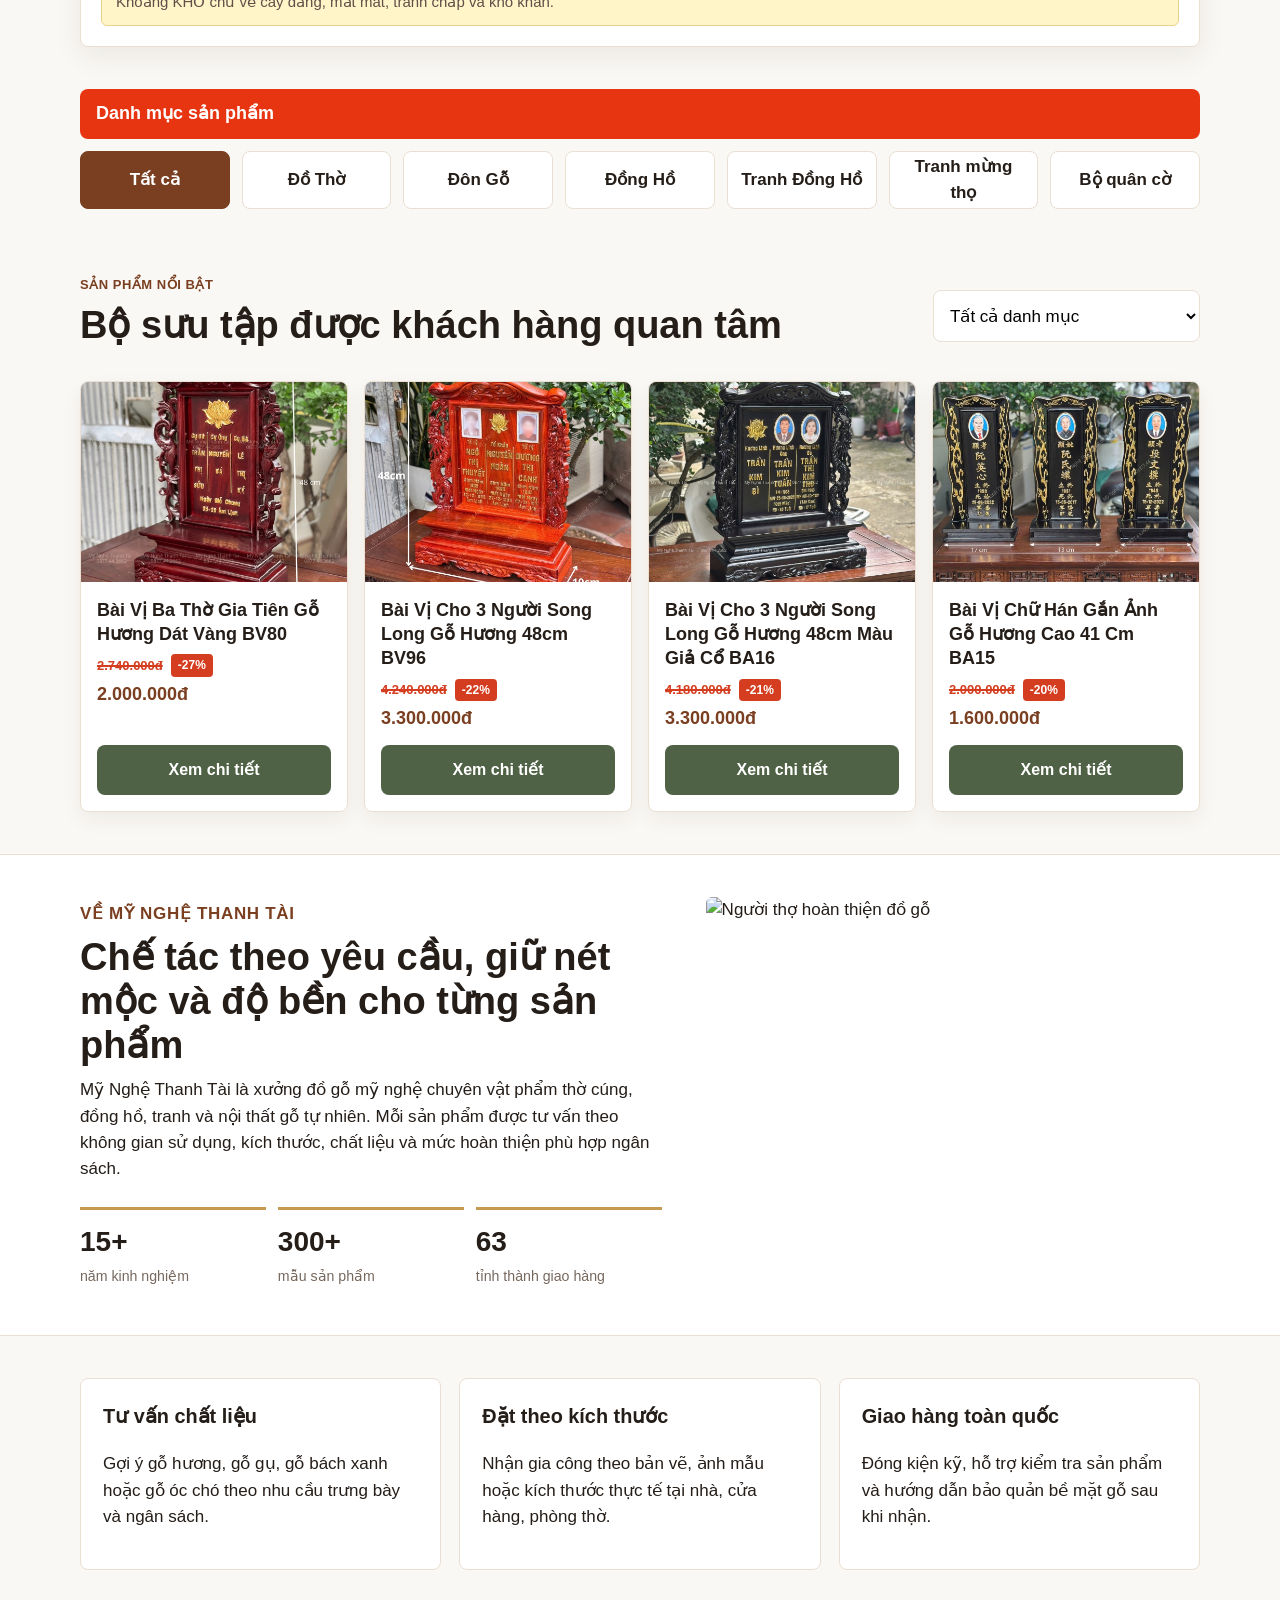
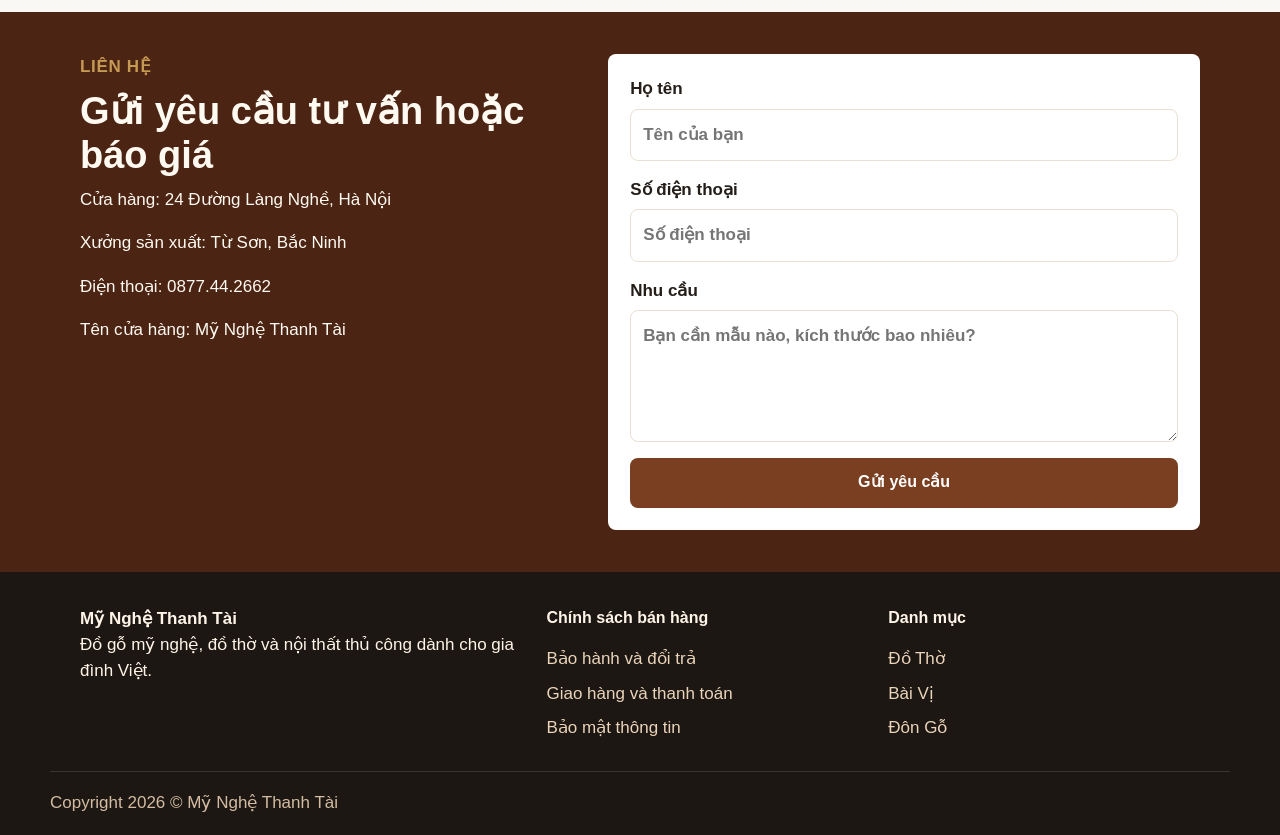
==== commit 067b6c3c: "Cập nhật website mới" ====
--- a/index.html
+++ b/index.html
@@ -1,818 +1,260 @@
-<!DOCTYPE html>
+<!doctype html>
 <html lang="vi">
 <head>
-<meta charset="UTF-8">
-<meta name="viewport" content="width=device-width, initial-scale=1.0">
-<title>Khung Ảnh Thờ Gia Tiên — Mỹ Nghệ Thanh Tài | Làng nghề Phù Khê</title>
-<meta name="description" content="Khung ảnh thờ gỗ thật, chạm khắc thủ công làng nghề Phù Khê. Cam kết đúng gỗ — hoàn tiền nếu sai. Tư vấn chọn khung theo gia tiên qua Zalo.">
-<link rel="preconnect" href="https://fonts.googleapis.com">
-<link rel="preconnect" href="https://fonts.gstatic.com" crossorigin>
-<link href="https://fonts.googleapis.com/css2?family=Lora:ital,wght@0,400;0,500;0,600;0,700;1,400;1,500&family=Be+Vietnam+Pro:wght@300;400;500;600&display=swap" rel="stylesheet">
-<style>
-  :root{
-    --ink:#241710;
-    --wood:#6e3e22;
-    --wood-deep:#1c120a;
-    --wood-deep-2:#2b1a0f;
-    --gold:#b5912f;
-    --gold-soft:#cdab57;
-    --gold-line:rgba(181,145,47,.55);
-    --paper:#f4ecdc;
-    --paper-2:#ebe0cb;
-    --cream:#fbf7ee;
-    --muted:#6f5c46;
-    --line:rgba(58,38,20,.14);
-    --shadow:0 18px 50px -24px rgba(40,24,10,.5);
-    --radius:14px;
-  }
-  *{box-sizing:border-box;margin:0;padding:0}
-  html{scroll-behavior:smooth}
-  body{
-    font-family:"Be Vietnam Pro",system-ui,sans-serif;
-    color:var(--ink);
-    background:var(--paper);
-    line-height:1.75;
-    font-weight:400;
-    -webkit-font-smoothing:antialiased;
-  }
-  h1,h2,h3,.serif{font-family:"Lora",Georgia,serif}
-  img{max-width:100%;display:block}
-  a{color:inherit;text-decoration:none}
-  .wrap{width:min(1080px,92vw);margin:0 auto}
-
-  /* ---------- header ---------- */
-  header{
-    position:sticky;top:0;z-index:50;
-    background:rgba(28,18,10,.92);
-    backdrop-filter:blur(8px);
-    border-bottom:1px solid var(--gold-line);
-  }
-  .bar{display:flex;align-items:center;justify-content:space-between;padding:.7rem 0}
-  .brand{display:flex;align-items:center;gap:.6rem;color:var(--cream)}
-  .seal{
-    width:38px;height:38px;border-radius:50%;
-    border:1.5px solid var(--gold-soft);
-    display:grid;place-items:center;
-    font-family:"Lora",serif;font-weight:700;color:var(--gold-soft);
-    font-size:1rem;flex:none;
-  }
-  .brand b{font-family:"Lora",serif;font-weight:600;font-size:1.05rem;letter-spacing:.3px}
-  .brand small{display:block;color:var(--gold-soft);font-size:.66rem;letter-spacing:2px;text-transform:uppercase;font-family:"Be Vietnam Pro",sans-serif}
-  .nav-cta{
-    display:inline-flex;align-items:center;gap:.45rem;
-    background:var(--gold);color:#23150a;font-weight:600;
-    padding:.5rem 1.05rem;border-radius:40px;font-size:.92rem;
-    transition:transform .2s,background .2s;
-  }
-  .nav-cta:hover{background:var(--gold-soft);transform:translateY(-1px)}
-
-  /* ---------- hero ---------- */
-  .hero{
-    position:relative;
-    background:
-      radial-gradient(120% 90% at 50% -10%, rgba(181,145,47,.16), transparent 55%),
-      linear-gradient(180deg,var(--wood-deep) 0%, var(--wood-deep-2) 100%);
-    color:var(--cream);
-    padding:clamp(3.2rem,8vw,6rem) 0 clamp(3.4rem,8vw,6rem);
-    overflow:hidden;
-  }
-  .hero::before{
-    content:"";position:absolute;inset:18px;
-    border:1px solid var(--gold-line);
-    border-radius:6px;pointer-events:none;
-  }
-  .hero::after{
-    content:"";position:absolute;inset:24px;
-    border:1px solid rgba(181,145,47,.22);
-    border-radius:4px;pointer-events:none;
-  }
-  .hero-grid{position:relative;display:grid;grid-template-columns:1.05fr .95fr;gap:clamp(1.5rem,4vw,3.5rem);align-items:center}
-  .eyebrow{
-    display:inline-flex;align-items:center;gap:.5rem;
-    color:var(--gold-soft);font-size:.74rem;letter-spacing:3px;text-transform:uppercase;
-    margin-bottom:1.1rem;font-weight:500;
-  }
-  .eyebrow::before{content:"";width:26px;height:1px;background:var(--gold-soft)}
-  .hero h1{
-    font-size:clamp(2.1rem,5.2vw,3.5rem);
-    line-height:1.18;font-weight:600;letter-spacing:.2px;
-    margin-bottom:1.2rem;
-  }
-  .hero h1 em{font-style:italic;color:var(--gold-soft)}
-  .hero p.lead{font-size:clamp(1rem,2.4vw,1.15rem);color:#e7d7be;max-width:30rem;margin-bottom:1.8rem;font-weight:300}
-  .chips{display:flex;flex-wrap:wrap;gap:.5rem;margin-bottom:2rem}
-  .chip{
-    display:inline-flex;align-items:center;gap:.4rem;
-    border:1px solid var(--gold-line);border-radius:40px;
-    padding:.38rem .85rem;font-size:.82rem;color:#eaddc4;
-  }
-  .chip span{color:var(--gold-soft);font-weight:600}
-  .hero-cta{display:flex;flex-wrap:wrap;gap:.8rem;align-items:center}
-  .btn-primary{
-    display:inline-flex;align-items:center;gap:.55rem;
-    background:var(--gold);color:#23150a;font-weight:600;
-    padding:.9rem 1.7rem;border-radius:46px;font-size:1.02rem;
-    box-shadow:0 12px 30px -12px rgba(181,145,47,.7);
-    transition:transform .2s,box-shadow .2s;
-  }
-  .btn-primary:hover{transform:translateY(-2px);box-shadow:0 18px 38px -14px rgba(181,145,47,.85)}
-  .btn-ghost{color:#e7d7be;font-size:.95rem;border-bottom:1px solid var(--gold-line);padding-bottom:2px}
-  .btn-ghost:hover{color:var(--gold-soft)}
-
-  .hero-frame{position:relative;justify-self:center}
-  .hero-frame .mat{
-    background:linear-gradient(160deg,#7a4527,#4e2c16);
-    padding:18px;border-radius:8px;
-    box-shadow:var(--shadow), inset 0 0 0 2px rgba(205,171,87,.5);
-    position:relative;
-  }
-  .hero-frame .photo{
-    aspect-ratio:3/4;width:clamp(220px,32vw,300px);
-    background:#0e0905 center/cover no-repeat;
-    border:1px solid rgba(205,171,87,.4);
-    display:grid;place-items:center;text-align:center;color:#9c8a6f;
-    font-size:.85rem;padding:1rem;
-  }
-  .hero-frame .nameplate{
-    position:absolute;left:50%;bottom:-14px;transform:translateX(-50%);
-    background:var(--gold);color:#23150a;font-family:"Lora",serif;
-    font-size:.78rem;font-weight:600;letter-spacing:1px;
-    padding:.3rem 1.1rem;border-radius:30px;white-space:nowrap;
-  }
-
-  /* ---------- section frame ---------- */
-  section{padding:clamp(3rem,7vw,5.5rem) 0}
-  .sec-head{text-align:center;max-width:40rem;margin:0 auto clamp(2rem,5vw,3rem)}
-  .sec-eyebrow{color:var(--wood);font-size:.72rem;letter-spacing:3px;text-transform:uppercase;font-weight:600;margin-bottom:.7rem}
-  .sec-head h2{font-size:clamp(1.7rem,4vw,2.5rem);line-height:1.25;font-weight:600;margin-bottom:.8rem}
-  .sec-head p{color:var(--muted);font-size:1.02rem}
-
-  /* ---------- empathy ---------- */
-  .empathy{background:var(--cream);border-top:1px solid var(--line);border-bottom:1px solid var(--line)}
-  .empathy .inner{display:grid;grid-template-columns:1fr 1fr;gap:clamp(1.5rem,4vw,3.5rem);align-items:center}
-  .empathy blockquote{
-    font-family:"Lora",serif;font-style:italic;font-size:clamp(1.3rem,3vw,1.7rem);
-    line-height:1.5;color:var(--ink);border-left:2px solid var(--gold);padding-left:1.3rem;
-  }
-  .empathy .body p{color:var(--muted);margin-bottom:1rem}
-  .empathy .body p strong{color:var(--wood);font-weight:600}
-
-  /* ---------- products ---------- */
-  .grid{display:grid;gap:1.2rem}
-  .grid.cols{grid-template-columns:repeat(3,1fr)}
-  .card{
-    background:var(--cream);border:1px solid var(--line);border-radius:var(--radius);
-    overflow:hidden;transition:transform .25s,box-shadow .25s,border-color .25s;
-    display:flex;flex-direction:column;
-  }
-  .card:hover{transform:translateY(-4px);box-shadow:var(--shadow);border-color:var(--gold-line)}
-  .card .thumb{
-    aspect-ratio:4/3;
-    background:linear-gradient(150deg,#8a5230,#5a331b);
-    display:grid;place-items:center;color:#e9d6b6;position:relative;
-    overflow:hidden;
-  }
-  .card .thumb .ph{font-family:"Lora",serif;font-size:2.4rem;color:rgba(233,214,182,.55)}
-  .card .body{padding:1.3rem 1.3rem 1.5rem;display:flex;flex-direction:column;gap:.5rem;flex:1}
-  .card h3{font-size:1.2rem;font-weight:600}
-  .card .desc{color:var(--muted);font-size:.92rem;flex:1}
-  .card .price{font-family:"Lora",serif;color:var(--wood);font-weight:600;font-size:1.05rem}
-  .card .price small{display:block;color:var(--muted);font-weight:400;font-size:.74rem;font-family:"Be Vietnam Pro",sans-serif;letter-spacing:.3px}
-  .card .pick{
-    margin-top:.4rem;align-self:flex-start;
-    display:inline-flex;align-items:center;gap:.4rem;
-    color:var(--wood);font-weight:600;font-size:.9rem;border-bottom:1px solid var(--gold-line);padding-bottom:2px;
-  }
-  .card .pick:hover{color:var(--gold)}
-  .tag{position:absolute;top:.7rem;left:.7rem;background:var(--gold);color:#23150a;font-size:.7rem;font-weight:600;padding:.2rem .65rem;border-radius:30px;letter-spacing:.4px}
-
-  .price-note{text-align:center;color:var(--muted);font-size:.86rem;margin-top:1.4rem;font-style:italic}
-
-  /* ---------- invite (gửi mẫu) ---------- */
-  .invite{background:var(--paper)}
-  .invite .inner{
-    position:relative;background:var(--cream);
-    border:1px solid var(--gold-line);border-radius:18px;
-    padding:clamp(2rem,5vw,3.2rem);text-align:center;overflow:hidden;
-  }
-  .invite .inner::before{
-    content:"";position:absolute;inset:9px;border:1px solid rgba(181,145,47,.25);
-    border-radius:12px;pointer-events:none;
-  }
-  .invite .tease{
-    display:inline-block;color:var(--wood);font-size:.74rem;letter-spacing:2.5px;
-    text-transform:uppercase;font-weight:600;margin-bottom:.9rem;position:relative;
-  }
-  .invite h2{font-size:clamp(1.6rem,3.8vw,2.3rem);font-weight:600;line-height:1.3;margin-bottom:.9rem;position:relative}
-  .invite h2 em{font-style:italic;color:var(--wood)}
-  .invite .sub{color:var(--muted);max-width:36rem;margin:0 auto 2rem;position:relative}
-  .invite .steps{
-    position:relative;display:grid;grid-template-columns:repeat(3,1fr);
-    gap:1rem;max-width:46rem;margin:0 auto 2rem;text-align:left;
-  }
-  .invite .step{display:flex;gap:.7rem;align-items:flex-start}
-  .invite .step .n{
-    width:30px;height:30px;flex:none;border-radius:50%;
-    background:var(--gold);color:#23150a;font-family:"Lora",serif;font-weight:700;
-    display:grid;place-items:center;font-size:.95rem;
-  }
-  .invite .step b{font-weight:600;font-size:.95rem;display:block}
-  .invite .step span{color:var(--muted);font-size:.85rem}
-  .invite .note{position:relative;margin-top:1.2rem;color:var(--muted);font-size:.84rem;font-style:italic}
-
-  /* ---------- trust ---------- */
-  .trust{background:var(--paper-2)}
-  .grid.trust-grid{grid-template-columns:repeat(4,1fr);gap:1rem}
-  .tcard{background:var(--cream);border:1px solid var(--line);border-radius:var(--radius);padding:1.6rem 1.3rem;text-align:center}
-  .tcard .ic{
-    width:48px;height:48px;border-radius:50%;margin:0 auto .9rem;
-    border:1.5px solid var(--gold);color:var(--wood);
-    display:grid;place-items:center;font-family:"Lora",serif;font-size:1.3rem;font-weight:700;
-  }
-  .tcard h3{font-size:1.05rem;font-weight:600;margin-bottom:.4rem}
-  .tcard p{color:var(--muted);font-size:.88rem}
-
-  /* ---------- lightbox ---------- */
-  .gstrip img,.hero-frame .photo,.card .thumb img{cursor:zoom-in}
-  .lightbox{
-    position:fixed;inset:0;z-index:200;display:none;
-    align-items:center;justify-content:center;padding:18px;
-    background:rgba(14,9,5,.93);cursor:zoom-out;
-  }
-  .lightbox.open{display:flex}
-  .lightbox img{
-    max-width:96vw;max-height:90vh;border-radius:8px;
-    border:1px solid var(--gold-line);
-    box-shadow:0 30px 90px -20px rgba(0,0,0,.8);
-  }
-  .lightbox .close{
-    position:absolute;top:14px;right:18px;width:42px;height:42px;
-    border:1px solid var(--gold-line);background:rgba(28,18,10,.6);
-    color:var(--cream);font-size:1.6rem;line-height:1;border-radius:50%;
-    cursor:pointer;display:grid;place-items:center;
-  }
-  .lightbox .hint{position:absolute;bottom:18px;left:0;right:0;text-align:center;color:var(--gold-soft);font-size:.82rem}
-
-  /* ---------- gallery ---------- */
-  .gallery{background:var(--wood-deep);color:var(--cream)}
-  .gallery .sec-head h2{color:var(--cream)}
-  .gallery .sec-eyebrow{color:var(--gold-soft)}
-  .gallery .sec-head p{color:#cdb79a}
-  .swipe-hint{text-align:center;color:var(--gold-soft);font-size:.82rem;margin-bottom:1rem;letter-spacing:.5px}
-  .gstrip{
-    display:flex;gap:.8rem;overflow-x:auto;scroll-snap-type:x mandatory;
-    -webkit-overflow-scrolling:touch;padding:.2rem .2rem 1rem;
-    scrollbar-width:thin;scrollbar-color:var(--gold-line) transparent;
-  }
-  .gstrip::-webkit-scrollbar{height:6px}
-  .gstrip::-webkit-scrollbar-thumb{background:var(--gold-line);border-radius:10px}
-  .gstrip img,.gstrip .gph{
-    flex:0 0 auto;width:230px;aspect-ratio:4/3;scroll-snap-align:start;
-    border-radius:12px;object-fit:cover;
-    border:1px solid var(--gold-line);
-    background:linear-gradient(150deg,#3a2415,#23160c);
-  }
-  .gstrip .gph{display:grid;place-items:center;color:#8c765a;font-size:.8rem;text-align:center;padding:.6rem}
-
-  /* ---------- consult ---------- */
-  .consult .inner{
-    background:var(--cream);border:1px solid var(--gold-line);border-radius:18px;
-    padding:clamp(1.8rem,5vw,3rem);display:grid;grid-template-columns:1.3fr 1fr;
-    gap:clamp(1.4rem,4vw,3rem);align-items:center;
-  }
-  .consult h2{font-size:clamp(1.5rem,3.5vw,2.1rem);font-weight:600;margin-bottom:.9rem;line-height:1.3}
-  .consult ul{list-style:none;display:flex;flex-direction:column;gap:.6rem;color:var(--muted)}
-  .consult li{display:flex;gap:.6rem;align-items:flex-start}
-  .consult li::before{content:"›";color:var(--gold);font-weight:700;font-family:"Lora",serif}
-  .consult .side{text-align:center}
-  .consult .side .btn-primary{width:100%;justify-content:center;margin-bottom:.7rem}
-  .consult .side small{color:var(--muted);font-size:.82rem}
-
-  /* ---------- reviews ---------- */
-  .reviews{background:var(--paper-2)}
-  .grid.rev-grid{grid-template-columns:repeat(3,1fr);gap:1.2rem}
-  .rcard{background:var(--cream);border:1px solid var(--line);border-radius:var(--radius);padding:1.5rem}
-  .stars{color:var(--gold);letter-spacing:2px;margin-bottom:.7rem}
-  .rcard p{font-family:"Lora",serif;font-style:italic;color:var(--ink);margin-bottom:1rem;font-size:1.02rem;line-height:1.55}
-  .rcard .who{display:flex;align-items:center;gap:.7rem}
-  .rcard .who .av{width:38px;height:38px;border-radius:50%;background:var(--wood);color:var(--cream);display:grid;place-items:center;font-family:"Lora",serif;font-weight:600;flex:none}
-  .rcard .who b{font-weight:600;font-size:.92rem}
-  .rcard .who span{display:block;color:var(--muted);font-size:.78rem}
-
-  /* ---------- final cta ---------- */
-  .final{
-    background:
-      radial-gradient(120% 100% at 50% 0%, rgba(181,145,47,.18), transparent 60%),
-      linear-gradient(180deg,var(--wood-deep-2),var(--wood-deep));
-    color:var(--cream);text-align:center;position:relative;
-  }
-  .final::before{content:"";position:absolute;inset:18px;border:1px solid var(--gold-line);border-radius:6px;pointer-events:none}
-  .final h2{font-size:clamp(1.8rem,4.5vw,2.7rem);font-weight:600;margin-bottom:1rem;position:relative}
-  .final p{color:#d9c6a7;max-width:34rem;margin:0 auto 2rem;position:relative}
-  .final .phone{font-family:"Lora",serif;font-size:1.6rem;color:var(--gold-soft);margin-bottom:1.6rem;position:relative}
-  .final .hero-cta{justify-content:center;position:relative}
-
-  /* ---------- footer ---------- */
-  footer{background:var(--wood-deep);color:#b59b7c;padding:2.4rem 0;text-align:center;border-top:1px solid var(--gold-line)}
-  footer .brand{justify-content:center;margin-bottom:1rem}
-  footer p{font-size:.86rem;margin:.2rem 0}
-  footer a{color:var(--gold-soft)}
-
-  /* ---------- sticky mobile bar ---------- */
-  .mobile-bar{display:none}
-
-  /* ---------- reveal ---------- */
-  .reveal{opacity:0;transform:translateY(22px);transition:opacity .7s ease,transform .7s ease}
-  .reveal.in{opacity:1;transform:none}
-  @media (prefers-reduced-motion:reduce){
-    .reveal{opacity:1;transform:none;transition:none}
-    html{scroll-behavior:auto}
-  }
-
-  /* ---------- responsive ---------- */
-  @media (max-width:860px){
-    .hero-grid{grid-template-columns:1fr;text-align:center}
-    .eyebrow{justify-content:center}
-    .hero p.lead{margin-left:auto;margin-right:auto}
-    .chips,.hero-cta{justify-content:center}
-    .hero-frame{order:-1}
-    .empathy .inner{grid-template-columns:1fr}
-    .empathy blockquote{padding-left:0;border-left:0;border-top:2px solid var(--gold);padding-top:1rem;text-align:center}
-    .grid.cols{grid-template-columns:1fr 1fr}
-    .grid.trust-grid{grid-template-columns:1fr 1fr}
-    .invite .steps{grid-template-columns:1fr;max-width:24rem;gap:.9rem}
-    .consult .inner{grid-template-columns:1fr;text-align:center}
-    .consult ul{text-align:left}
-    .grid.rev-grid{grid-template-columns:1fr}
-  }
-  @media (max-width:560px){
-    .wrap{width:90vw}
-    .nav-cta span.lbl{display:none}
-    .bar{padding:.55rem 0}
-    .brand b{font-size:.95rem}
-    .seal{width:34px;height:34px}
-    .hero{padding:2.6rem 0 3rem}
-    .hero::before{inset:12px}
-    .hero::after{inset:17px}
-    .hero h1{font-size:2rem;line-height:1.2}
-    .hero p.lead{font-size:1rem}
-    .chip{font-size:.78rem;padding:.34rem .7rem}
-    .hero-frame .photo{width:min(72vw,260px)}
-    .btn-primary{width:100%;justify-content:center}
-    .hero-cta{flex-direction:column;align-items:stretch;gap:.7rem}
-    .hero-cta .btn-ghost{align-self:center}
-    section{padding:2.6rem 0}
-    .sec-head{margin-bottom:1.8rem}
-    .grid.cols{grid-template-columns:1fr}
-    .grid.trust-grid{grid-template-columns:1fr}
-    .invite .inner{padding:1.8rem 1.2rem}
-    .invite .btn-primary{width:100%}
-    .consult .side .btn-primary{width:100%}
-    body{padding-bottom:66px}
-    .mobile-bar{
-      display:flex;position:fixed;bottom:0;left:0;right:0;z-index:60;
-      background:rgba(28,18,10,.97);border-top:1px solid var(--gold-line);
-      padding:.55rem .7rem;gap:.55rem;
-      padding-bottom:calc(.55rem + env(safe-area-inset-bottom,0px));
-    }
-    .mobile-bar a{flex:1;text-align:center;padding:.8rem;border-radius:40px;font-weight:600;font-size:.94rem}
-    .mobile-bar .mz{background:var(--gold);color:#23150a;flex:1.5}
-    .mobile-bar .mc{border:1px solid var(--gold-line);color:var(--cream)}
-  }
-
-  /* ═══ THÊM MỚI: nút Messenger (phụ) + nút Messenger thanh mobile — chỉ thêm class mới, không sửa cái cũ ═══ */
-  .btn-second{
-    display:inline-flex;align-items:center;gap:.5rem;
-    border:1px solid var(--gold-line);color:var(--cream);font-weight:600;
-    padding:.85rem 1.5rem;border-radius:46px;font-size:.98rem;
-    transition:transform .2s,border-color .2s,background .2s;
-  }
-  .btn-second:hover{transform:translateY(-2px);border-color:var(--gold-soft);background:rgba(181,145,47,.12)}
-  .mobile-bar .mm{border:1px solid var(--gold-line);color:var(--cream)}
-  @media (max-width:560px){
-    .hero-cta .btn-second{width:100%;justify-content:center}
-  }
-</style>
+  <meta charset="utf-8">
+  <meta name="viewport" content="width=device-width, initial-scale=1">
+  <title>Mỹ Nghệ Thanh Tài | Đồ gỗ mỹ nghệ & không gian thờ Việt</title>
+  <meta name="description" content="Website bán đồ gỗ mỹ nghệ, đồ thờ, đồng hồ, tranh và nội thất thủ công.">
+  <link rel="preconnect" href="https://images.unsplash.com">
+  <link rel="stylesheet" href="styles.css">
 </head>
 <body>
-
-<script>
-/* ═══════════════════════════════════════════════════════════════
-   ❖ SỬA ẢNH Ở ĐÂY — chỉ cần đổi 1 khối này là toàn bộ ảnh trang đổi theo
-   ───────────────────────────────────────────────────────────────
-   BƯỚC 1 · ANH_BASE = nơi để ảnh.
-            • CÁCH KHUYÊN DÙNG (repo GitHub deploy qua Netlify):
-              - Bỏ ảnh vào thư mục "img/" trong repo  →  ANH_BASE = "img/"
-              - Hoặc bỏ ảnh cạnh file html (gốc repo)  →  ANH_BASE = ""
-              (đường dẫn tương đối: đổi tên site Netlify vẫn không hỏng ảnh)
-            • Hoặc dùng link đầy đủ (vd https://ten-site.netlify.app/), nhớ "/" ở cuối.
-   BƯỚC 2 · Upload ảnh, đặt tên file ĐÚNG như danh sách bên dưới
-            (hoặc đổi tên trong danh sách cho khớp tên file của bạn).
-   BƯỚC 3 · Để trống "" nếu chưa có ảnh — chỗ đó sẽ hiện ô tạm, không lỗi.
-   ═══════════════════════════════════════════════════════════════ */
-
-const ANH_BASE = "";   // ảnh nằm cùng thư mục với index.html trong repo
-
-const ANH = {
-
-  hero: "nendep.jpg",              // Ảnh khung lớn ở đầu trang
-
-  sanpham: {                       // Ảnh cho từng thẻ mẫu (để trống "" thì hiện số)
-    khung1anh:  "khunga1.jpg",                //   Khung 1 ảnh
-    khung2anh:  "khunga2.jpg",                //   Khung 2 ảnh
-    khung34anh: "khunga3.jpg",                //   Khung 3–4 ảnh
-    khung6anh:  "khunga4.jpg",                //   Khung 6 ảnh
-    theoyeucau: "khacrieng.jpg",              //   Chạm khắc riêng
-    tuvan:      "chuachon.jpg"                //   Thẻ tư vấn
-  },
-
-  giaohang: [                      // Dải ảnh xe hàng giao tỉnh (lướt ngang) — thêm/bớt thoải mái
-    "anhthucte1.jpg",
-    "anhthucte2.jpg",
-    "anhthucte3.jpg",
-    "anhthucte4.jpg",
-    "anhthucte5.jpg",
-    "anhthucte6.jpg",
-    "anhthucte7.jpg"
-  ]
-
-};
-</script>
-
-<script>
-/* ═══════════════════════════════════════════════════════════════
-   ❖ FACEBOOK PIXEL — dán mã Pixel của bạn vào dòng dưới (trong dấu "")
-   ───────────────────────────────────────────────────────────────
-   • Lấy mã ở: Trình quản lý sự kiện (Events Manager) → Nguồn dữ liệu → Pixel.
-     Mã là dãy số, ví dụ "1234567890123456".
-   • Để trống "" thì Pixel TẮT (không theo dõi gì) — trang vẫn chạy bình thường.
-   • Khi có mã: trang tự đếm lượt xem (PageView) và đếm "Lead" mỗi khi
-     khách bấm nút Zalo, "Contact" khi khách bấm gọi điện.
-   ═══════════════════════════════════════════════════════════════ */
-const PIXEL_ID = "2200413927399174";   // ← đã điền sẵn Pixel ID của bạn
-
-if (PIXEL_ID) {
-  !function(f,b,e,v,n,t,s){if(f.fbq)return;n=f.fbq=function(){n.callMethod?
-  n.callMethod.apply(n,arguments):n.queue.push(arguments)};if(!f._fbq)f._fbq=n;
-  n.push=n;n.loaded=!0;n.version='2.0';n.queue=[];t=b.createElement(e);t.async=!0;
-  t.src=v;s=b.getElementsByTagName(e)[0];s.parentNode.insertBefore(t,s)}(window,
-  document,'script','https://connect.facebook.net/en_US/fbevents.js');
-  fbq('init', PIXEL_ID);
-  fbq('track', 'PageView');
-}
-</script>
-
-<header>
-  <div class="wrap bar">
-    <a class="brand" href="#">
-      <span class="seal">TT</span>
-      <span><b>Mỹ Nghệ Thanh Tài</b><small>Làng nghề Phù Khê</small></span>
-    </a>
-    <a class="nav-cta" href="https://zalo.me/0877442662?text=Mình%20cần%20tư%20vấn%20khung%20ảnh%20thờ">◆ <span class="lbl">Tư vấn qua Zalo</span></a>
+  <header class="site-header">
+    <div class="topbar">
+      <div class="container topbar__inner">
+        <span>Mỹ Nghệ Thanh Tài</span>
+        <span>Hotline: 0877.44.2662</span>
+        <a href="#policy">Chính sách</a>
+        <a href="#guide">Hướng dẫn đặt hàng</a>
+      </div>
+    </div>
+
+    <div class="container masthead">
+      <a class="brand" href="#">
+        <span class="brand__mark">M</span>
+        <span>
+          <strong>Mỹ Nghệ Thanh Tài</strong>
+          <small>Đồ gỗ thủ công Việt</small>
+        </span>
+      </a>
+      <form class="search" aria-label="Tìm kiếm sản phẩm">
+        <input type="search" placeholder="Tìm tượng, ban thờ, tranh gỗ...">
+        <button type="submit">Tìm</button>
+      </form>
+      <a class="hotline" href="tel:0877442662">
+        <small>Hotline đặt hàng</small>
+        <strong>0877.44.2662</strong>
+      </a>
+    </div>
+
+    <nav class="main-nav" aria-label="Danh mục chính">
+      <div class="container main-nav__inner">
+        <a href="#home">Trang chủ</a>
+        <a href="#products">Sản phẩm</a>
+        <a href="#categories">Danh mục</a>
+        <a href="#about">Về xưởng mộc</a>
+        <a href="#contact">Liên hệ</a>
+        <button class="cart-button" type="button" id="cartButton">Giỏ hàng <span id="cartCount">0</span></button>
+      </div>
+    </nav>
+  </header>
+
+  <main id="home">
+    <section class="hero">
+      <div class="container hero__grid">
+        <div class="hero__content">
+          <p class="eyebrow">Xưởng chế tác đồ gỗ mỹ nghệ</p>
+          <h1>Mỹ Nghệ Thanh Tài</h1>
+          <p class="hero__lead">Đồ thờ, đồng hồ, tranh và nội thất thủ công được hoàn thiện kỹ từ gỗ tự nhiên, phù hợp nhà ở, phòng thờ và không gian trưng bày trang trọng.</p>
+          <div class="hero__actions">
+            <a class="button button--primary" href="#products">Xem sản phẩm</a>
+            <a class="button button--ghost" href="#contact">Nhận báo giá</a>
+          </div>
+        </div>
+        <div class="hero__media" aria-label="Sản phẩm gỗ thủ công trưng bày trong không gian ấm">
+          <img src="https://images.unsplash.com/photo-1602872030219-ad2b9a54315c?auto=format&fit=crop&w=1100&q=80" alt="Không gian nội thất gỗ thủ công">
+        </div>
+      </div>
+    </section>
+
+    <section class="section luban-tool" id="lo-ban">
+      <div class="container">
+        <div class="luban-tool__header">
+          <div>
+            <p class="eyebrow">Thước Lỗ Ban</p>
+            <h2>Tra cứu kích thước chuẩn phong thủy</h2>
+          </div>
+          <label class="luban-control">
+            <span>Nhập kích thước</span>
+            <input id="lubanValue" type="number" min="0" max="10000" step="1" value="534">
+            <small>mm</small>
+          </label>
+        </div>
+
+        <p class="luban-note">Kéo ngang thước hoặc nhập số mm để xem cung tốt/xấu theo 3 loại thước Lỗ Ban.</p>
+
+        <div class="luban-shell">
+          <div class="luban-marker" aria-hidden="true"></div>
+          <div id="lubanScroll" class="luban-scroller">
+            <div id="lubanTrack" class="luban-track">
+              <div class="luban-block">
+                <div class="luban-title">Thước Lỗ Ban 52.2cm <span>Khoảng thông thủy: cửa, cửa sổ...</span></div>
+                <div id="lubanScale522" class="luban-scale"></div>
+                <div id="lubanMajor522" class="luban-major"></div>
+                <div id="lubanMinor522" class="luban-minor"></div>
+              </div>
+
+              <div class="luban-block">
+                <div class="luban-title">Thước Lỗ Ban 42.9cm <span>Dương trạch: bếp, bệ, bậc...</span></div>
+                <div id="lubanScale429" class="luban-scale"></div>
+                <div id="lubanMajor429" class="luban-major"></div>
+                <div id="lubanMinor429" class="luban-minor"></div>
+              </div>
+
+              <div class="luban-block">
+                <div class="luban-title">Thước Lỗ Ban 38.8cm <span>Âm phần, đồ nội thất: bàn thờ, tủ...</span></div>
+                <div id="lubanScale388" class="luban-scale"></div>
+                <div id="lubanMajor388" class="luban-major"></div>
+                <div id="lubanMinor388" class="luban-minor"></div>
+              </div>
+            </div>
+          </div>
+        </div>
+
+        <p class="luban-advice">Lưu ý: Thước Lỗ Ban là một cách tham khảo thêm khi chọn kích thước. Gia đình có thể chọn theo phong thủy hoặc theo không gian thực tế; quan trọng nhất vẫn là sự cân đối, trang nghiêm và phù hợp khi sử dụng.</p>
+        <div class="luban-unit">Đơn vị tính: mm</div>
+        <div id="lubanResult" class="luban-result" aria-live="polite"></div>
+      </div>
+    </section>
+
+    <section class="container quick-cats" id="categories" aria-label="Danh mục sản phẩm">
+      <strong class="category-heading">Danh mục sản phẩm</strong>
+      <a class="is-active" href="#products" data-category="all">Tất cả</a>
+      <div class="category-item has-submenu">
+        <a class="category-trigger" href="#/danh-muc/do-tho" data-category="do-tho" data-submenu-trigger="do-tho">Đồ Thờ</a>
+        <div class="category-submenu" aria-label="Danh mục con Đồ Thờ">
+          <a href="#/danh-muc/do-tho/bai-vi" data-category="bai-vi">Bài Vị</a>
+          <a href="#/danh-muc/do-tho/ban-tho-than-tai-ong-dia" data-category="ban-tho-than-tai-ong-dia">Ban Thờ Thần Tài, Ông Địa</a>
+          <a href="#/danh-muc/do-tho/den-tho" data-category="den-tho">Đèn thờ</a>
+          <a href="#/danh-muc/do-tho/khung-anh-tho" data-category="khung-anh-tho">Khung ảnh thờ</a>
+          <a href="#/danh-muc/do-tho/ngai-tho" data-category="ngai-tho">Ngai Thờ</a>
+          <a href="#/danh-muc/do-tho/hoa-sen" data-category="hoa-sen">Hoa Sen</a>
+        </div>
+      </div>
+      <a href="#products" data-category="don-go">Đôn Gỗ</a>
+      <a href="#products" data-category="dong-ho">Đồng Hồ</a>
+      <a href="#products" data-category="tranh-dong-ho">Tranh Đồng Hồ</a>
+      <a href="#products" data-category="tranh-mung-tho">Tranh mừng thọ</a>
+      <a href="#products" data-category="bo-quan-co">Bộ quân cờ</a>
+    </section>
+
+    <section class="section container product-detail" id="productDetail" hidden></section>
+
+    <section class="section container" id="products">
+      <div class="section__header">
+        <div>
+          <p class="eyebrow">Sản phẩm nổi bật</p>
+          <h2>Bộ sưu tập được khách hàng quan tâm</h2>
+        </div>
+        <select id="categoryFilter" aria-label="Lọc sản phẩm">
+          <option value="all">Tất cả danh mục</option>
+          <option value="do-tho">Đồ Thờ</option>
+          <option value="bai-vi">- Bài Vị</option>
+          <option value="ban-tho-than-tai-ong-dia">- Ban Thờ Thần Tài, Ông Địa</option>
+          <option value="den-tho">- Đèn thờ</option>
+          <option value="khung-anh-tho">- Khung ảnh thờ</option>
+          <option value="ngai-tho">- Ngai Thờ</option>
+          <option value="hoa-sen">- Hoa Sen</option>
+          <option value="don-go">Đôn Gỗ</option>
+          <option value="dong-ho">Đồng Hồ</option>
+          <option value="tranh-dong-ho">Tranh Đồng Hồ</option>
+          <option value="tranh-mung-tho">Tranh mừng thọ</option>
+          <option value="bo-quan-co">Bộ quân cờ</option>
+        </select>
+      </div>
+      <div class="product-grid" id="productGrid"></div>
+    </section>
+
+    <section class="section section--split" id="about">
+      <div class="container about">
+        <div>
+          <p class="eyebrow">Về Mỹ Nghệ Thanh Tài</p>
+          <h2>Chế tác theo yêu cầu, giữ nét mộc và độ bền cho từng sản phẩm</h2>
+          <p>Mỹ Nghệ Thanh Tài là xưởng đồ gỗ mỹ nghệ chuyên vật phẩm thờ cúng, đồng hồ, tranh và nội thất gỗ tự nhiên. Mỗi sản phẩm được tư vấn theo không gian sử dụng, kích thước, chất liệu và mức hoàn thiện phù hợp ngân sách.</p>
+          <div class="stats" aria-label="Thông tin nổi bật">
+            <span><strong>15+</strong><small>năm kinh nghiệm</small></span>
+            <span><strong>300+</strong><small>mẫu sản phẩm</small></span>
+            <span><strong>63</strong><small>tỉnh thành giao hàng</small></span>
+          </div>
+        </div>
+        <img src="https://images.unsplash.com/photo-1611486212557-88be5ff6f941?auto=format&fit=crop&w=900&q=80" alt="Người thợ hoàn thiện đồ gỗ">
+      </div>
+    </section>
+
+    <section class="section container services" id="guide">
+      <article>
+        <h3>Tư vấn chất liệu</h3>
+        <p>Gợi ý gỗ hương, gỗ gụ, gỗ bách xanh hoặc gỗ óc chó theo nhu cầu trưng bày và ngân sách.</p>
+      </article>
+      <article>
+        <h3>Đặt theo kích thước</h3>
+        <p>Nhận gia công theo bản vẽ, ảnh mẫu hoặc kích thước thực tế tại nhà, cửa hàng, phòng thờ.</p>
+      </article>
+      <article>
+        <h3>Giao hàng toàn quốc</h3>
+        <p>Đóng kiện kỹ, hỗ trợ kiểm tra sản phẩm và hướng dẫn bảo quản bề mặt gỗ sau khi nhận.</p>
+      </article>
+    </section>
+
+    <section class="section section--contact" id="contact">
+      <div class="container contact-grid">
+        <div>
+          <p class="eyebrow">Liên hệ</p>
+          <h2>Gửi yêu cầu tư vấn hoặc báo giá</h2>
+          <p>Cửa hàng: 24 Đường Làng Nghề, Hà Nội</p>
+          <p>Xưởng sản xuất: Từ Sơn, Bắc Ninh</p>
+          <p>Điện thoại: 0877.44.2662</p>
+          <p>Tên cửa hàng: Mỹ Nghệ Thanh Tài</p>
+        </div>
+        <form class="contact-form">
+          <label>Họ tên<input required name="name" placeholder="Tên của bạn"></label>
+          <label>Số điện thoại<input required name="phone" placeholder="Số điện thoại"></label>
+          <label>Nhu cầu<textarea name="message" rows="4" placeholder="Bạn cần mẫu nào, kích thước bao nhiêu?"></textarea></label>
+          <button class="button button--primary" type="submit">Gửi yêu cầu</button>
+        </form>
+      </div>
+    </section>
+  </main>
+
+  <footer class="footer" id="policy">
+    <div class="container footer__grid">
+      <div>
+        <strong>Mỹ Nghệ Thanh Tài</strong>
+        <p>Đồ gỗ mỹ nghệ, đồ thờ và nội thất thủ công dành cho gia đình Việt.</p>
+      </div>
+      <div>
+        <h3>Chính sách bán hàng</h3>
+        <a href="#">Bảo hành và đổi trả</a>
+        <a href="#">Giao hàng và thanh toán</a>
+        <a href="#">Bảo mật thông tin</a>
+      </div>
+      <div>
+        <h3>Danh mục</h3>
+        <a href="#/danh-muc/do-tho">Đồ Thờ</a>
+        <a href="#/danh-muc/do-tho/bai-vi">Bài Vị</a>
+        <a href="#/danh-muc/don-go">Đôn Gỗ</a>
+      </div>
+    </div>
+    <p class="copyright">Copyright 2026 © Mỹ Nghệ Thanh Tài</p>
+  </footer>
+
+  <aside class="cart-drawer" id="cartDrawer" aria-hidden="true">
+    <div class="cart-drawer__panel">
+      <div class="cart-drawer__header">
+        <strong>Giỏ hàng</strong>
+        <button type="button" id="closeCart">Đóng</button>
+      </div>
+      <div id="cartItems" class="cart-items">Chưa có sản phẩm trong giỏ hàng.</div>
+      <a class="button button--primary" href="#contact">Yêu cầu báo giá</a>
+    </div>
+  </aside>
+
+  <div class="mobile-action-bar" aria-label="Hành động nhanh">
+    <a href="tel:0877442662">Gọi ngay</a>
+    <a href="#products">Sản phẩm</a>
+    <button type="button" id="mobileCartButton">Giỏ hàng <span id="mobileCartCount">0</span></button>
   </div>
-</header>
-
-<!-- HERO -->
-<section class="hero">
-  <div class="wrap hero-grid">
-    <div class="reveal in">
-      <span class="eyebrow">Khung ảnh thờ gia tiên</span>
-      <h1>Thờ cha kính mẹ,<br><em>trọn một chữ hiếu</em></h1>
-      <p class="lead">Khung ảnh thờ gỗ thật, chạm khắc thủ công bởi nghệ nhân làng Phù Khê — để hình bóng ông bà, cha mẹ được lưu giữ trang nghiêm cho con cháu đời sau.</p>
-      <div class="chips">
-        <span class="chip"><span>✓</span> Gỗ thật 100% — hoàn tiền nếu sai</span>
-        <span class="chip"><span>✓</span> 35 năm tay nghề</span>
-        <span class="chip"><span>✓</span> Giao toàn quốc</span>
-      </div>
-      <div class="hero-cta">
-        <a class="btn-primary" href="https://zalo.me/0877442662?text=Mình%20cần%20tư%20vấn%20khung%20ảnh%20thờ%20và%20báo%20giá">◆ Nhắn Zalo nhận tư vấn &amp; báo giá</a>
-        <a class="btn-second mess-btn" href="https://m.me/100066729761220">✉ Nhắn Messenger</a>
-        <a class="btn-ghost" href="#mau">Xem các mẫu khung ↓</a>
-      </div>
-    </div>
-    <div class="hero-frame reveal in">
-      <div class="mat">
-        <div class="photo" id="anh-hero" alt="Khung ảnh thờ gỗ chạm khắc"></div>
-        <span class="nameplate">Chạm khắc theo gia tiên</span>
-      </div>
-    </div>
-  </div>
-</section>
-
-<!-- EMPATHY -->
-<section class="empathy">
-  <div class="wrap inner">
-    <blockquote class="reveal">“Cha mẹ lo cho mình cả đời. Đến khi thờ, chẳng lẽ để ảnh trong một chiếc khung làm qua loa?”</blockquote>
-    <div class="body reveal">
-      <p>Ai thờ cha mẹ cũng muốn làm cho tới. Nhưng nỗi lo lớn nhất là mua phải <strong>khung gỗ ép, gỗ pha tạp</strong> — dùng vài năm là cong vênh, bong tróc; hoặc shop giao <strong>không đúng như cam kết</strong>.</p>
-      <p>Tại Thanh Tài, mỗi chiếc khung được làm từ gỗ thật, do chính nghệ nhân làng nghề chế tác. Chúng tôi lấy <strong>danh dự nghề mộc</strong> ra bảo chứng: đúng gỗ như tư vấn, sai — hoàn tiền.</p>
-    </div>
-  </div>
-</section>
-
-<!-- PRODUCTS -->
-<section id="mau">
-  <div class="wrap">
-    <div class="sec-head reveal">
-      <div class="sec-eyebrow">Chọn theo số ảnh gia tiên</div>
-      <h2>Mỗi gia đình một bố cục riêng</h2>
-      <p>Thờ một người, thờ ông bà — bố mẹ, hay cả nhiều đời gia tiên: chọn số khung ảnh phù hợp, hoặc đặt chạm khắc theo đúng ý nguyện của bạn.</p>
-    </div>
-    <div class="grid cols">
-      <article class="card reveal">
-        <div class="thumb" data-anh="khung1anh"><span class="ph">1</span></div>
-        <div class="body">
-          <h3>Khung 1</h3>
-          <p class="desc">Thờ một người, trang nghiêm và ấm cúng. Phù hợp bàn thờ nhỏ, căn hộ.</p>
-          <div class="price">Giá theo loại gỗ <small>tùy loại gỗ &amp; kích thước</small></div>
-          <a class="pick" href="https://zalo.me/0877442662?text=Mình%20quan%20tâm%20Khung%201%20ảnh%20tư%20vấn%20giúp%20mình">Nhận tư vấn mẫu này →</a>
-        </div>
-      </article>
-      <article class="card reveal">
-        <div class="thumb" data-anh="khung2anh"><span class="ph">2</span><span class="tag">Phổ biến</span></div>
-        <div class="body">
-          <h3>Khung 2</h3>
-          <p class="desc">Thờ ông bà, hoặc bố mẹ — cặp đôi cân đối, được chọn nhiều nhất.</p>
-          <div class="price">Giá theo loại gỗ <small>tùy loại gỗ &amp; kích thước</small></div>
-          <a class="pick" href="https://zalo.me/0877442662?text=Mình%20quan%20tâm%20Khung%202%20ảnh%20tư%20vấn%20giúp%20mình">Nhận tư vấn mẫu này →</a>
-        </div>
-      </article>
-      <article class="card reveal">
-        <div class="thumb" data-anh="khung34anh"><span class="ph">4</span></div>
-        <div class="body">
-          <h3>Khung 3</h3>
-          <p class="desc">Thờ trọn ông bà nội và bố mẹ trong một bố cục theo vai vế.</p>
-          <div class="price">Giá theo loại gỗ <small>tùy loại gỗ &amp; kích thước</small></div>
-          <a class="pick" href="https://zalo.me/0877442662?text=Mình%20quan%20tâm%20Khung%203%20tư%20vấn%20giúp%20mình">Nhận tư vấn mẫu này →</a>
-        </div>
-      </article>
-      <article class="card reveal">
-        <div class="thumb" data-anh="khung6anh"><span class="ph">6</span></div>
-        <div class="body">
-          <h3>Khung 4</h3>
-          <p class="desc">Cho gia đình thờ nhiều đời gia tiên, bố cục đầy đặn, bề thế.</p>
-          <div class="price">Giá theo loại gỗ <small>tùy loại gỗ &amp; kích thước</small></div>
-          <a class="pick" href="https://zalo.me/0877442662?text=Mình%20quan%20tâm%20Khung%204%20tư%20vấn%20giúp%20mình">Nhận tư vấn mẫu này →</a>
-        </div>
-      </article>
-      <article class="card reveal">
-        <div class="thumb" data-anh="theoyeucau"><span class="ph">＊</span><span class="tag">Theo yêu cầu</span></div>
-        <div class="body">
-          <h3>Chạm khắc riêng</h3>
-          <p class="desc">Khắc tên, câu đối, hoa văn và bố cục ảnh đúng theo ý nguyện gia đình.</p>
-          <div class="price">Báo giá riêng <small>gửi yêu cầu, nhận giá trong tin nhắn</small></div>
-          <a class="pick" href="https://zalo.me/0877442662?text=Mình%20muốn%20đặt%20khắc%20theo%20yêu%20cầu">Đặt theo yêu cầu →</a>
-        </div>
-      </article>
-      <article class="card reveal">
-        <div class="thumb" data-anh="tuvan"><span class="ph">?</span></div>
-        <div class="body">
-          <h3>Chưa biết chọn mẫu nào?</h3>
-          <p class="desc">Nhắn cho chúng tôi số ảnh và loại gỗ mong muốn — sẽ có người tư vấn ngay.</p>
-          <div class="price">Tư vấn miễn phí <small>phản hồi nhanh qua Zalo</small></div>
-          <a class="pick" href="https://zalo.me/0877442662?text=Mình%20chưa%20biết%20chọn%20mẫu%20nào%20tư%20vấn%20giúp%20mình">Nhắn để được tư vấn →</a>
-        </div>
-      </article>
-    </div>
-    <p class="price-note">* Mức giá trên là tham khảo, thay đổi theo loại gỗ (mít, gụ, hương…), kích thước và độ chạm khắc. Vui lòng nhắn Zalo để nhận báo giá chính xác.</p>
-  </div>
-</section>
-
-<!-- INVITE / GỬI MẪU -->
-<section class="invite">
-  <div class="wrap">
-    <div class="inner reveal">
-      <span class="tease">Trên đây mới là vài mẫu tiêu biểu</span>
-      <h2>Gửi ảnh người thân — <em>nhận gợi ý mẫu khung hợp nhất</em></h2>
-      <p class="sub">Còn nhiều mẫu chạm khắc riêng tại xưởng chưa kịp đăng. Thay vì để bạn tự dò, hãy để nghệ nhân gợi ý mẫu phù hợp nhất với gia đình mình — hoàn toàn miễn phí.</p>
-      <div class="steps">
-        <div class="step"><span class="n">1</span><div><b>Gửi ảnh &amp; số người thờ</b><span>Ảnh ông bà, cha mẹ và số ảnh bạn muốn thờ</span></div></div>
-        <div class="step"><span class="n">2</span><div><b>Nhận gợi ý mẫu riêng</b><span>Xưởng chọn mẫu hợp vai vế, kèm mẫu chưa đăng</span></div></div>
-        <div class="step"><span class="n">3</span><div><b>Chốt &amp; nhận báo giá</b><span>Đúng gỗ, đúng mẫu, giao tận nhà toàn quốc</span></div></div>
-      </div>
-      <a class="btn-primary" href="https://zalo.me/0877442662?text=Em%20muốn%20gửi%20ảnh%20người%20thân%20để%20được%20gợi%20ý%20mẫu%20khung%20thờ%20phù%20hợp">◆ Gửi yêu cầu — xem thêm mẫu qua Zalo</a>
-      <p class="note">Mỗi gia đình một câu chuyện riêng — chúng tôi tư vấn mẫu đúng với ý nguyện của bạn, không rập khuôn.</p>
-    </div>
-  </div>
-</section>
-
-<!-- TRUST -->
-<section class="trust">
-  <div class="wrap">
-    <div class="sec-head reveal">
-      <div class="sec-eyebrow">Vì sao gia đình tin chọn</div>
-      <h2>Đồ thờ — không thể làm qua loa</h2>
-    </div>
-    <div class="grid trust-grid">
-      <div class="tcard reveal"><div class="ic">木</div><h3>Cam kết chuẩn gỗ</h3><p>Đúng loại gỗ như tư vấn. Sai lệch chất liệu — hoàn tiền 100%.</p></div>
-      <div class="tcard reveal"><div class="ic">35</div><h3>Tay nghề lâu đời</h3><p>Hơn 35 năm chế tác gỗ truyền thống tại làng nghề Phù Khê, Bắc Ninh.</p></div>
-      <div class="tcard reveal"><div class="ic">✓</div><h3>Đúng mô tả</h3><p>Sản phẩm giao đúng hình ảnh thực tế. Bảo hành dài hạn.</p></div>
-      <div class="tcard reveal"><div class="ic">⊕</div><h3>Giao khắp các tỉnh</h3><p>Đóng gói chắc chắn, gửi đi cả nước — an toàn cho cả khung lớn nhiều ảnh.</p></div>
-    </div>
-  </div>
-</section>
-
-<!-- GALLERY -->
-<section class="gallery">
-  <div class="wrap">
-    <div class="sec-head reveal">
-      <div class="sec-eyebrow">Đơn thật · Giao thật</div>
-      <h2>Mỗi ngày, hàng lên đường về khắp các tỉnh</h2>
-      <p>Những chuyến xe giao khung ảnh thờ đi muôn nơi — đóng gói chắc chắn, đến tận tay từng gia đình trên cả nước.</p>
-    </div>
-    <p class="swipe-hint">← Vuốt ngang để xem thêm →</p>
-    <div class="gstrip reveal" id="dai-giao-hang"></div>
-  </div>
-</section>
-
-<!-- CONSULT -->
-<section class="consult">
-  <div class="wrap">
-    <div class="inner reveal">
-      <div>
-        <h2>Chưa biết bắt đầu từ đâu khi lập bàn thờ?</h2>
-        <ul>
-          <li>Nên làm khung mấy ảnh cho ông bà — bố mẹ?</li>
-          <li>Bố cục ảnh theo vai vế gia tiên thế nào cho đúng?</li>
-          <li>Gỗ mít, gỗ gụ hay gỗ hương phù hợp với gia đình bạn?</li>
-          <li>Kích thước nào vừa với bàn thờ nhà phố hay căn hộ?</li>
-        </ul>
-      </div>
-      <div class="side">
-        <a class="btn-primary" href="https://zalo.me/0877442662?text=Mình%20cần%20tư%20vấn%20lập%20bàn%20thờ">◆ Nhắn Zalo tư vấn miễn phí</a>
-        <small>Gửi ảnh bàn thờ hiện tại, chúng tôi tư vấn từ A–Z.</small>
-      </div>
-    </div>
-  </div>
-</section>
-
-<!-- REVIEWS -->
-<section class="reviews">
-  <div class="wrap">
-    <div class="sec-head reveal">
-      <div class="sec-eyebrow">Khách hàng nói gì</div>
-      <h2>Những gia đình đã tin chọn</h2>
-    </div>
-    <div class="grid rev-grid">
-      <div class="rcard reveal">
-        <div class="stars">★★★★★</div>
-        <p>“Mình đặt khung 4 ảnh thờ ông bà nội và bố mẹ. Gỗ mít thơm, vân đẹp, chạm sắc nét. Giao đúng hẹn, đóng gói rất kỹ.”</p>
-        <div class="who"><span class="av">H</span><div><b>Chị Hoa</b><span>Hà Nội</span></div></div>
-      </div>
-      <div class="rcard reveal">
-        <div class="stars">★★★★★</div>
-        <p>“Nhà mới ở chung cư, được tư vấn chọn khung gọn mà vẫn trang nghiêm. Anh chủ nhiệt tình, trả lời nhanh, rất yên tâm.”</p>
-        <div class="who"><span class="av">T</span><div><b>Anh Tuấn</b><span>TP. Hồ Chí Minh</span></div></div>
-      </div>
-      <div class="rcard reveal">
-        <div class="stars">★★★★★</div>
-        <p>“Đặt khắc theo yêu cầu cho gia tiên, làm đúng 100% ý mình. Đáng đồng tiền, sẽ giới thiệu cho người thân.”</p>
-        <div class="who"><span class="av">M</span><div><b>Chị Mai</b><span>Bắc Ninh</span></div></div>
-      </div>
-    </div>
-  </div>
-</section>
-
-<!-- FINAL CTA -->
-<section class="final">
-  <div class="wrap">
-    <h2>Để hình bóng người thân được thờ phụng trọn vẹn</h2>
-    <p>Nhắn Zalo ngay hôm nay để được tư vấn mẫu khung, loại gỗ và báo giá phù hợp với gia đình bạn.</p>
-    <div class="phone">0877.44.2662</div>
-    <div class="hero-cta">
-      <a class="btn-primary" href="https://zalo.me/0877442662?text=Mình%20cần%20tư%20vấn%20mẫu%20khung%20và%20báo%20giá">◆ Nhắn tin Zalo</a>
-      <a class="btn-second mess-btn" href="https://m.me/100066729761220">✉ Nhắn Messenger</a>
-      <a class="btn-ghost" href="tel:0877442662">Hoặc gọi điện trực tiếp</a>
-    </div>
-  </div>
-</section>
-
-<footer>
-  <div class="wrap">
-    <a class="brand" href="#"><span class="seal">TT</span><span><b style="color:#e7d7be">Mỹ Nghệ Thanh Tài</b><small>Làng nghề Phù Khê</small></span></a>
-    <p>Chuyên khung ảnh thờ &amp; đồ thờ gỗ mỹ nghệ — chế tác thủ công tận xưởng.</p>
-    <p>Thôn Đông, Phù Khê, Từ Sơn, Bắc Ninh · Hotline / Zalo: <a href="https://zalo.me/0877442662">0877.44.2662</a></p>
-    <p style="margin-top:.8rem;opacity:.7">© 2026 Mỹ Nghệ Thanh Tài. Bảo lưu mọi quyền.</p>
-  </div>
-</footer>
-
-<div class="mobile-bar">
-  <a class="mc" href="tel:0877442662">Gọi</a>
-  <a class="mm mess-btn" href="https://m.me/100066729761220">Messenger</a>
-  <a class="mz" href="https://zalo.me/0877442662?text=Mình%20cần%20tư%20vấn%20khung%20ảnh%20thờ">Nhắn Zalo</a>
-</div>
-
-<div class="lightbox" id="lb" aria-hidden="true" role="dialog" aria-label="Ảnh phóng to">
-  <button class="close" id="lb-close" aria-label="Đóng ảnh">×</button>
-  <img id="lb-img" alt="Ảnh phóng to">
-  <div class="hint">Chạm vào bất kỳ đâu để đóng</div>
-</div>
-
-<script>
-  function renderAnh(){
-    function url(name){return name ? (ANH_BASE + name) : "";}
-
-    var hero=document.getElementById('anh-hero');
-    if(hero && ANH.hero){var hu=url(ANH.hero);hero.style.backgroundImage="url('"+hu+"')";hero.setAttribute('data-full',hu);}
-
-    document.querySelectorAll('[data-anh]').forEach(function(thumb){
-      var name=ANH.sanpham[thumb.getAttribute('data-anh')];
-      if(!name)return;
-      var img=document.createElement('img');
-      img.src=url(name);
-      img.alt='Mẫu khung ảnh thờ';
-      img.loading='lazy';
-      img.style.cssText='position:absolute;inset:0;width:100%;height:100%;object-fit:cover;display:block';
-      var ph=thumb.querySelector('.ph');
-      if(ph)ph.remove();
-      thumb.insertBefore(img,thumb.firstChild);
-    });
-
-    var strip=document.getElementById('dai-giao-hang');
-    if(strip){
-      (ANH.giaohang||[]).forEach(function(name){
-        if(!name)return;
-        var img=document.createElement('img');
-        img.src=url(name);
-        img.alt='Hàng giao đi các tỉnh';
-        img.loading='lazy';
-        img.onerror=function(){var d=document.createElement('div');d.className='gph';d.textContent='Ảnh xe hàng giao tỉnh';this.replaceWith(d);};
-        strip.appendChild(img);
-      });
-    }
-  }
-  if(document.readyState==='loading'){document.addEventListener('DOMContentLoaded',renderAnh);}else{renderAnh();}
-
-  const io=new IntersectionObserver((es)=>{
-    es.forEach(e=>{if(e.isIntersecting){e.target.classList.add('in');io.unobserve(e.target)}});
-  },{threshold:.12});
-  document.querySelectorAll('.reveal').forEach(el=>io.observe(el));
-
-  (function(){
-    const lb=document.getElementById('lb'), lbImg=document.getElementById('lb-img');
-    function openLb(src,alt){lbImg.src=src;lbImg.alt=alt||'Ảnh phóng to';lb.classList.add('open');lb.setAttribute('aria-hidden','false');document.body.style.overflow='hidden';}
-    function closeLb(){lb.classList.remove('open');lb.setAttribute('aria-hidden','true');document.body.style.overflow='';lbImg.removeAttribute('src');}
-    document.addEventListener('click',function(e){
-      if(lb.classList.contains('open')){closeLb();return;}
-      const z=e.target.closest('[data-full]');
-      if(z){openLb(z.getAttribute('data-full'),z.getAttribute('alt'));return;}
-      const im=e.target.closest('.gstrip img, .card .thumb img');
-      if(im&&im.tagName==='IMG'){openLb(im.currentSrc||im.src,im.alt);return;}
-    });
-    document.addEventListener('keydown',function(e){if(e.key==='Escape')closeLb();});
-  })();
-
-  (function(){
-    if(typeof PIXEL_ID==='undefined' || !PIXEL_ID) return;
-    document.addEventListener('click',function(e){
-      var a=e.target.closest('a[href]');
-      if(!a)return;
-      var h=a.getAttribute('href')||'';
-      if(h.indexOf('zalo.me')>-1){
-        // Tạo event_id chung cho cả Pixel và CAPI → Meta tự khử trùng, không đếm 2 lần
-        var eid='lead_'+Date.now();
-        if(window.fbq) fbq('track','Lead',{},{eventID:eid});
-        fetch('/.netlify/functions/capi',{
-          method:'POST',
-          headers:{'Content-Type':'application/json'},
-          body:JSON.stringify({event_name:'Lead',event_id:eid,url:location.href})
-        }).catch(function(){});
-      }
-      else if(h.indexOf('tel:')===0){
-        if(window.fbq) fbq('track','Contact');
-      }
-    });
-  })();
-</script>
-
-<script>
-/* ═══════════════════════════════════════════════════════════════
-   ❖ THÊM MỚI — theo dõi click nút Messenger (m.me)
-   ───────────────────────────────────────────────────────────────
-   • Đoạn này ĐỘC LẬP, KHÔNG sửa khối Pixel/CAPI hay đoạn bắt click Zalo/tel ở trên.
-   • Nó chỉ bắt riêng link "m.me" (Messenger) → đếm "Lead" giống như Zalo,
-     dùng event_id riêng nên Meta không đếm trùng.
-   • Nếu KHÔNG muốn tính Messenger là Lead, xóa nguyên khối <script> này là xong,
-     mọi thứ còn lại vẫn chạy bình thường.
-   ═══════════════════════════════════════════════════════════════ */
-(function(){
-  if(typeof PIXEL_ID==='undefined' || !PIXEL_ID) return;
-  document.addEventListener('click',function(e){
-    var a=e.target.closest('a[href]');
-    if(!a)return;
-    var h=a.getAttribute('href')||'';
-    if(h.indexOf('m.me')>-1){
-      var eid='lead_'+Date.now();
-      if(window.fbq) fbq('track','Lead',{},{eventID:eid});
-      fetch('/.netlify/functions/capi',{
-        method:'POST',
-        headers:{'Content-Type':'application/json'},
-        body:JSON.stringify({event_name:'Lead',event_id:eid,url:location.href})
-      }).catch(function(){});
-    }
-  });
-})();
-</script>
-
+
+  <script src="script.js"></script>
 </body>
 </html>
--- a/styles.css
+++ b/styles.css
@@ -0,0 +1,2176 @@
+:root {
+  --ink: #241d18;
+  --muted: #77685e;
+  --paper: #fbf7f1;
+  --panel: #ffffff;
+  --cedar: #7a3f20;
+  --cedar-dark: #4c2414;
+  --moss: #506245;
+  --gold: #c59b53;
+  --line: #eadfd2;
+  --shadow: 0 18px 42px rgba(45, 30, 20, .12);
+}
+
+* { box-sizing: border-box; }
+
+html { scroll-behavior: smooth; }
+
+body {
+  margin: 0;
+  font-family: Arial, Helvetica, sans-serif;
+  color: var(--ink);
+  background: var(--paper);
+  line-height: 1.55;
+  overflow-x: hidden;
+}
+
+a { color: inherit; text-decoration: none; }
+img { display: block; max-width: 100%; }
+button, input, textarea, select { font: inherit; }
+
+button,
+a,
+select {
+  -webkit-tap-highlight-color: transparent;
+}
+
+#products {
+  scroll-margin-top: 82px;
+}
+
+.container {
+  width: min(1180px, calc(100% - 32px));
+  margin: 0 auto;
+}
+
+.topbar {
+  background: var(--cedar-dark);
+  color: #fff6ea;
+  font-size: 14px;
+}
+
+.topbar__inner {
+  min-height: 38px;
+  display: flex;
+  align-items: center;
+  gap: 18px;
+  flex-wrap: wrap;
+}
+
+.topbar__inner a { margin-left: auto; }
+.topbar__inner a + a { margin-left: 0; }
+
+.masthead {
+  min-height: 96px;
+  display: grid;
+  grid-template-columns: 260px 1fr 190px;
+  gap: 24px;
+  align-items: center;
+}
+
+.brand {
+  display: inline-flex;
+  align-items: center;
+  gap: 12px;
+}
+
+.brand__mark {
+  width: 54px;
+  height: 54px;
+  display: grid;
+  place-items: center;
+  border-radius: 50%;
+  background: var(--cedar);
+  color: #fff;
+  font-weight: 800;
+  font-size: 28px;
+  box-shadow: inset 0 0 0 3px rgba(255,255,255,.22);
+}
+
+.brand strong {
+  display: block;
+  font-size: 26px;
+  line-height: 1.05;
+}
+
+.brand small {
+  display: block;
+  color: var(--muted);
+  margin-top: 3px;
+}
+
+.search {
+  display: grid;
+  grid-template-columns: 1fr 86px;
+  border: 1px solid var(--line);
+  border-radius: 4px;
+  overflow: hidden;
+  background: #fff;
+}
+
+.search input {
+  border: 0;
+  padding: 13px 14px;
+  min-width: 0;
+}
+
+.search button,
+.cart-button,
+.cart-drawer button {
+  border: 0;
+  cursor: pointer;
+  background: var(--cedar);
+  color: #fff;
+  font-weight: 700;
+}
+
+.hotline {
+  justify-self: end;
+  padding: 10px 14px;
+  border-left: 3px solid var(--gold);
+  background: #fff;
+}
+
+.hotline small {
+  display: block;
+  color: var(--muted);
+}
+
+.main-nav {
+  position: sticky;
+  top: 0;
+  z-index: 20;
+  background: var(--moss);
+  color: #fff;
+  box-shadow: 0 8px 20px rgba(36, 29, 24, .12);
+}
+
+.main-nav__inner {
+  min-height: 52px;
+  display: flex;
+  align-items: center;
+  gap: 24px;
+  overflow-x: auto;
+}
+
+.main-nav a {
+  white-space: nowrap;
+  font-weight: 700;
+}
+
+.cart-button {
+  margin-left: auto;
+  min-width: 108px;
+  min-height: 36px;
+  border-radius: 4px;
+  background: var(--gold);
+  color: var(--ink);
+}
+
+.hero {
+  padding: 34px 0 28px;
+}
+
+.hero__grid {
+  display: grid;
+  grid-template-columns: .9fr 1.1fr;
+  gap: 36px;
+  align-items: center;
+}
+
+.hero__content {
+  padding: 36px 0;
+}
+
+.eyebrow {
+  margin: 0 0 8px;
+  color: var(--cedar);
+  font-weight: 800;
+  text-transform: uppercase;
+  font-size: 13px;
+  letter-spacing: .04em;
+}
+
+h1, h2, h3, p { margin-top: 0; }
+
+h1 {
+  margin-bottom: 14px;
+  font-size: clamp(44px, 7vw, 82px);
+  line-height: .95;
+}
+
+h2 {
+  margin-bottom: 10px;
+  font-size: clamp(28px, 4vw, 44px);
+  line-height: 1.08;
+}
+
+.hero__lead {
+  max-width: 580px;
+  color: #4f453e;
+  font-size: 18px;
+}
+
+.hero__actions {
+  display: flex;
+  gap: 12px;
+  flex-wrap: wrap;
+  margin-top: 26px;
+}
+
+.button {
+  display: inline-flex;
+  align-items: center;
+  justify-content: center;
+  min-height: 44px;
+  padding: 0 18px;
+  border-radius: 4px;
+  font-weight: 800;
+  border: 1px solid transparent;
+}
+
+.button--primary {
+  background: var(--cedar);
+  color: #fff;
+}
+
+.button--ghost {
+  border-color: var(--cedar);
+  color: var(--cedar-dark);
+}
+
+.hero__media {
+  aspect-ratio: 16 / 11;
+  min-height: 420px;
+  overflow: hidden;
+  border-radius: 6px;
+  box-shadow: var(--shadow);
+}
+
+.hero__media img,
+.about img {
+  width: 100%;
+  height: 100%;
+  object-fit: cover;
+}
+
+.luban-tool {
+  padding: 26px 0 34px;
+}
+
+.luban-tool .container {
+  background: #fff;
+  border: 1px solid var(--line);
+  border-radius: 8px;
+  padding: 20px;
+  box-shadow: 0 10px 28px rgba(45, 30, 20, .07);
+}
+
+.luban-tool__header {
+  display: grid;
+  grid-template-columns: 1fr auto;
+  gap: 18px;
+  align-items: end;
+  margin-bottom: 10px;
+}
+
+.luban-tool__header h2 {
+  margin-bottom: 0;
+}
+
+.luban-control {
+  display: grid;
+  grid-template-columns: auto 108px auto;
+  gap: 8px;
+  align-items: center;
+  color: #4f453e;
+  font-weight: 700;
+}
+
+.luban-control input {
+  width: 108px;
+  height: 50px;
+  border: 2px solid var(--gold);
+  border-radius: 6px;
+  color: #d43d1f;
+  font-size: 20px;
+  font-weight: 900;
+  text-align: center;
+  outline: 0;
+}
+
+.luban-control input:focus {
+  border-color: var(--cedar);
+  box-shadow: 0 0 0 3px rgba(122, 63, 32, .12);
+}
+
+.luban-note,
+.luban-unit {
+  margin: 0 0 10px;
+  color: var(--muted);
+  font-size: 14px;
+}
+
+.luban-unit {
+  margin: 8px 0 0;
+  text-align: right;
+}
+
+.luban-advice {
+  margin: 12px 0 8px;
+  padding: 10px 12px;
+  border-left: 4px solid var(--gold);
+  border-radius: 6px;
+  background: #fff8e8;
+  color: #5b4a3d;
+  font-size: 14px;
+  line-height: 1.55;
+}
+
+.luban-shell {
+  position: relative;
+  border: 1px solid var(--line);
+  border-radius: 6px;
+  background: #fffaf1;
+  overflow: hidden;
+}
+
+.luban-marker {
+  position: absolute;
+  z-index: 20;
+  left: 50%;
+  top: 0;
+  bottom: 28px;
+  width: 2px;
+  background: var(--gold);
+  pointer-events: none;
+}
+
+.luban-scroller {
+  overflow-x: auto;
+  overflow-y: hidden;
+  cursor: grab;
+  user-select: none;
+  scroll-behavior: auto;
+  scrollbar-width: thin;
+  -webkit-overflow-scrolling: touch;
+  overscroll-behavior-x: contain;
+  touch-action: pan-x;
+  will-change: scroll-position;
+}
+
+.luban-scroller.is-dragging {
+  cursor: grabbing;
+}
+
+.luban-track {
+  position: relative;
+  padding-bottom: 8px;
+}
+
+.luban-block {
+  margin-bottom: 8px;
+}
+
+.luban-title {
+  position: sticky;
+  left: 0;
+  z-index: 12;
+  width: max-content;
+  max-width: min(100vw, 880px);
+  background: #fffaf1;
+  padding: 6px 10px;
+  color: var(--cedar-dark);
+  font-size: 16px;
+  font-weight: 900;
+}
+
+.luban-title span {
+  color: var(--muted);
+  font-weight: 500;
+}
+
+.luban-scale {
+  position: relative;
+  height: 34px;
+  border-top: 1px solid #594638;
+  border-bottom: 1px solid #594638;
+  background: #fff;
+}
+
+.luban-major,
+.luban-minor {
+  position: relative;
+  background: #f7f2ea;
+}
+
+.luban-major {
+  height: 34px;
+}
+
+.luban-minor {
+  height: 42px;
+}
+
+.luban-tick {
+  position: absolute;
+  top: 0;
+  width: 1px;
+  background: #594638;
+}
+
+.luban-tick--mm { height: 4px; }
+.luban-tick--half { height: 8px; }
+.luban-tick--cm { height: 14px; }
+
+.luban-tick-label {
+  position: absolute;
+  top: 17px;
+  transform: translateX(-50%);
+  color: #4f453e;
+  font-size: 11px;
+  white-space: nowrap;
+}
+
+.luban-cell {
+  position: absolute;
+  top: 0;
+  height: 100%;
+  display: flex;
+  align-items: center;
+  justify-content: center;
+  border-right: 1px solid #9a8a7b;
+  border-bottom: 1px solid #9a8a7b;
+  padding: 2px 3px;
+  overflow: hidden;
+  color: #333;
+  font-size: 12px;
+  font-weight: 900;
+  line-height: 1.08;
+  text-align: center;
+}
+
+.luban-major .luban-cell {
+  border-top: 1px solid #9a8a7b;
+}
+
+.luban-good {
+  color: #d82020;
+}
+
+.luban-bad {
+  color: #333;
+}
+
+.luban-minor .luban-good {
+  border-bottom: 4px solid #d82020;
+}
+
+.luban-minor .luban-bad {
+  border-bottom: 4px solid #333;
+}
+
+.luban-result {
+  margin-top: 16px;
+  padding: 12px 14px;
+  border: 1px solid #ead18a;
+  border-radius: 6px;
+  background: #fff5c9;
+  color: #4f453e;
+  font-size: 15px;
+  line-height: 1.5;
+}
+
+.luban-result__item + .luban-result__item {
+  margin-top: 8px;
+  padding-top: 8px;
+  border-top: 1px solid #ead18a;
+}
+
+.luban-result__title {
+  margin-bottom: 3px;
+  color: var(--cedar-dark);
+  font-weight: 900;
+}
+
+.luban-result .is-good {
+  color: #d82020;
+  font-weight: 900;
+}
+
+.luban-result .is-bad {
+  color: #111;
+  font-weight: 900;
+}
+
+.luban-result__note {
+  color: #5f5047;
+}
+
+.luban-result__meaning {
+  margin-top: 4px;
+  color: #5f5047;
+}
+
+@media (max-width: 700px) {
+  .luban-tool {
+    padding: 18px 0 22px;
+  }
+
+  .luban-tool .container {
+    width: min(100% - 20px, 1180px);
+    padding: 14px 10px;
+  }
+
+  .luban-tool__header {
+    grid-template-columns: 1fr;
+    gap: 12px;
+  }
+
+  .luban-control {
+    grid-template-columns: 1fr 96px auto;
+    font-size: 14px;
+  }
+
+  .luban-control input {
+    width: 96px;
+    height: 46px;
+    font-size: 18px;
+  }
+
+  .luban-title {
+    max-width: calc(100vw - 34px);
+    font-size: 14px;
+    white-space: normal;
+  }
+
+  .luban-cell {
+    font-size: 10px;
+    padding: 2px;
+  }
+
+  .luban-result {
+    font-size: 14px;
+  }
+}
+
+.quick-cats {
+  display: grid;
+  grid-template-columns: repeat(6, 1fr);
+  gap: 10px;
+  margin-bottom: 24px;
+}
+
+.quick-cats a {
+  min-height: 70px;
+  display: grid;
+  place-items: center;
+  border: 1px solid var(--line);
+  background: #fff;
+  border-radius: 6px;
+  font-weight: 800;
+  text-align: center;
+  transition: background-color .2s ease, border-color .2s ease, color .2s ease, transform .18s ease, box-shadow .18s ease;
+}
+
+.quick-cats a:hover,
+.quick-cats a:focus-visible {
+  transform: translateY(-2px);
+  box-shadow: 0 10px 22px rgba(45, 30, 20, .12);
+}
+
+.quick-cats a:active,
+.button:active,
+.product-card button:active,
+.cart-button:active,
+.mobile-action-bar a:active,
+.mobile-action-bar button:active {
+  transform: scale(.98);
+}
+
+.quick-cats a.is-active {
+  background: var(--cedar);
+  border-color: var(--cedar);
+  color: #fff;
+}
+
+.category-heading {
+  grid-column: 1 / -1;
+  min-height: 50px;
+  display: flex;
+  align-items: center;
+  padding: 0 16px;
+  border-radius: 8px;
+  background: #e73512;
+  color: #fff;
+  font-size: 18px;
+}
+
+.section {
+  padding: 54px 0;
+}
+
+.section__header {
+  display: flex;
+  justify-content: space-between;
+  gap: 20px;
+  align-items: end;
+  margin-bottom: 24px;
+}
+
+select {
+  min-height: 42px;
+  padding: 0 12px;
+  border: 1px solid var(--line);
+  border-radius: 4px;
+  background: #fff;
+}
+
+.product-grid {
+  display: grid;
+  grid-template-columns: repeat(4, 1fr);
+  gap: 18px;
+  opacity: 1;
+  transform: translateY(0);
+  transition: opacity .18s ease, transform .18s ease;
+}
+
+.product-grid.is-updating {
+  opacity: .45;
+  transform: translateY(6px);
+}
+
+.product-card {
+  background: var(--panel);
+  border: 1px solid var(--line);
+  border-radius: 6px;
+  overflow: hidden;
+  display: flex;
+  flex-direction: column;
+  min-height: 100%;
+  animation: productIn .22s ease both;
+  cursor: pointer;
+}
+
+@keyframes productIn {
+  from {
+    opacity: 0;
+    transform: translateY(8px);
+  }
+  to {
+    opacity: 1;
+    transform: translateY(0);
+  }
+}
+
+.product-card__image {
+  aspect-ratio: 4 / 3;
+  background: #eee3d6;
+  overflow: hidden;
+}
+
+.product-card__image img {
+  width: 100%;
+  height: 100%;
+  object-fit: cover;
+  transition: transform .25s ease;
+}
+
+.product-card__placeholder {
+  width: 100%;
+  height: 100%;
+  min-height: 160px;
+  display: grid;
+  place-items: center;
+  padding: 16px;
+  background: #f3ece2;
+  color: var(--muted);
+  font-weight: 800;
+  text-align: center;
+}
+
+.product-card:hover img { transform: scale(1.04); }
+
+.product-card__body {
+  padding: 14px;
+  display: flex;
+  flex-direction: column;
+  flex: 1;
+}
+
+.product-card h3 {
+  font-size: 17px;
+  line-height: 1.25;
+  min-height: 44px;
+  margin-bottom: 8px;
+}
+
+.price {
+  color: var(--cedar);
+  font-weight: 900;
+  margin-bottom: 12px;
+}
+
+.price-stack {
+  display: grid;
+  gap: 4px;
+  margin-bottom: 12px;
+}
+
+.price-stack .price,
+.price-stack .detail-price {
+  margin-bottom: 0;
+}
+
+.compare-row {
+  display: flex;
+  align-items: center;
+  gap: 8px;
+  flex-wrap: wrap;
+}
+
+.compare-price {
+  color: #d43d1f;
+  font-size: 13px;
+  font-weight: 800;
+  text-decoration: line-through;
+  text-decoration-thickness: 2px;
+}
+
+.discount-badge {
+  display: inline-flex;
+  align-items: center;
+  min-height: 22px;
+  padding: 2px 7px;
+  border-radius: 4px;
+  background: #d43d1f;
+  color: #fff;
+  font-size: 12px;
+  font-weight: 900;
+}
+
+.product-description {
+  color: var(--muted);
+  font-size: 14px;
+  line-height: 1.45;
+  margin-bottom: 12px;
+}
+
+.product-specs {
+  list-style: none;
+  display: grid;
+  gap: 6px;
+  margin: 0 0 12px;
+  padding: 0;
+  color: #4f453e;
+  font-size: 13px;
+}
+
+.product-specs li {
+  display: grid;
+  grid-template-columns: 92px 1fr;
+  gap: 8px;
+  padding: 6px 0;
+  border-top: 1px solid var(--line);
+}
+
+.product-specs span {
+  color: var(--muted);
+}
+
+.product-specs strong {
+  font-weight: 700;
+}
+
+.product-card button {
+  margin-top: auto;
+  min-height: 38px;
+  border: 0;
+  border-radius: 4px;
+  background: var(--moss);
+  color: #fff;
+  font-weight: 800;
+  cursor: pointer;
+  transition: background-color .2s ease, transform .18s ease, box-shadow .18s ease;
+}
+
+.product-card button:hover,
+.product-card button:focus-visible {
+  background: var(--cedar);
+  box-shadow: 0 8px 18px rgba(45, 30, 20, .14);
+}
+
+.empty-products {
+  grid-column: 1 / -1;
+  padding: 22px;
+  border: 1px dashed var(--gold);
+  border-radius: 8px;
+  background: #fff;
+  color: var(--muted);
+  text-align: center;
+}
+
+.product-detail[hidden] {
+  display: none;
+}
+
+.detail-back {
+  min-height: 42px;
+  margin-bottom: 16px;
+  padding: 0 14px;
+  border: 1px solid var(--line);
+  border-radius: 8px;
+  background: #fff;
+  color: var(--cedar);
+  font-weight: 800;
+  cursor: pointer;
+}
+
+.detail-layout {
+  display: grid;
+  grid-template-columns: 440px 1fr;
+  gap: 38px;
+  align-items: start;
+  background: transparent;
+  border: 0;
+  border-radius: 0;
+  padding: 0;
+}
+
+.detail-main-image {
+  aspect-ratio: 1 / 1;
+  overflow: hidden;
+  border-radius: 0;
+  background: #f3ece2;
+}
+
+.detail-main-image img {
+  width: 100%;
+  height: 100%;
+  object-fit: cover;
+}
+
+.detail-thumbs {
+  display: grid;
+  grid-template-columns: repeat(4, 1fr);
+  gap: 10px;
+  margin-top: 12px;
+}
+
+.detail-thumbs span,
+.detail-thumbs button {
+  aspect-ratio: 1;
+  border-radius: 6px;
+  border: 1px solid var(--line);
+  background: #f3ece2;
+  overflow: hidden;
+}
+
+.detail-thumbs button {
+  padding: 0;
+  cursor: pointer;
+}
+
+.detail-thumbs button.is-active {
+  border-color: var(--orange);
+  box-shadow: 0 0 0 2px rgba(244, 82, 29, .16);
+}
+
+.detail-thumbs img {
+  width: 100%;
+  height: 100%;
+  object-fit: cover;
+  display: block;
+}
+
+.breadcrumb {
+  margin-bottom: 8px;
+  color: var(--muted);
+  font-size: 12px;
+}
+
+.detail-summary h1 {
+  max-width: 560px;
+  margin-bottom: 10px;
+  color: #4a4a4a;
+  font-size: 27px;
+  font-weight: 500;
+  line-height: 1.22;
+}
+
+.detail-price {
+  color: #f15a24;
+  font-size: 22px;
+  font-weight: 900;
+  margin-bottom: 14px;
+}
+
+.price-stack--detail {
+  margin-bottom: 14px;
+}
+
+.price-stack--detail .compare-price {
+  font-size: 15px;
+}
+
+.price-stack--detail .discount-badge {
+  min-height: 24px;
+  font-size: 13px;
+}
+
+.detail-summary > strong {
+  display: block;
+  margin-bottom: 12px;
+  color: #666;
+  font-size: 14px;
+  font-weight: 700;
+}
+
+.detail-info-list {
+  display: grid;
+  gap: 0;
+  color: #666;
+  font-size: 14px;
+}
+
+.detail-info-list p {
+  margin: 0;
+  padding: 8px 0;
+  line-height: 1.55;
+}
+
+.detail-info-list span {
+  color: #777;
+  font-weight: 400;
+}
+
+.detail-summary .product-specs {
+  margin-top: 14px;
+  font-size: 15px;
+}
+
+.detail-summary .product-specs li {
+  grid-template-columns: 120px 1fr;
+  min-height: 38px;
+  align-items: center;
+}
+
+.detail-actions {
+  display: flex;
+  gap: 10px;
+  align-items: center;
+  margin-top: 18px;
+}
+
+.detail-actions button {
+  min-height: 36px;
+  padding: 0 18px;
+  border: 0;
+  border-radius: 3px;
+  background: #f15a24;
+  color: #fff;
+  font-weight: 900;
+  cursor: pointer;
+  text-transform: uppercase;
+  font-size: 13px;
+}
+
+.quantity-control {
+  display: inline-grid;
+  grid-template-columns: 30px 38px 30px;
+  height: 36px;
+  border: 1px solid var(--line);
+  background: #fff;
+}
+
+.quantity-control button,
+.quantity-control span {
+  display: grid;
+  place-items: center;
+  border: 0;
+  border-right: 1px solid var(--line);
+  background: #fff;
+  color: #555;
+  font-weight: 700;
+}
+
+.quantity-control button:last-child {
+  border-right: 0;
+}
+
+.detail-meta {
+  margin-top: 22px;
+  border-top: 1px dotted #d8d0c7;
+  border-bottom: 1px dotted #d8d0c7;
+  color: #666;
+  font-size: 13px;
+}
+
+.detail-meta p {
+  margin: 0;
+  padding: 9px 0;
+  border-bottom: 1px dotted #d8d0c7;
+}
+
+.detail-meta p:last-child {
+  border-bottom: 0;
+}
+
+.detail-meta span {
+  color: #777;
+}
+
+.detail-share {
+  display: flex;
+  gap: 7px;
+  margin-top: 12px;
+}
+
+.detail-share span {
+  width: 24px;
+  height: 24px;
+  display: grid;
+  place-items: center;
+  border: 1px solid #d0d0d0;
+  border-radius: 50%;
+  color: #aaa;
+  font-size: 11px;
+  font-weight: 800;
+}
+
+.detail-tabbar {
+  display: flex;
+  gap: 0;
+  margin-top: 34px;
+  border-bottom: 1px solid var(--line);
+  background: #f3f0eb;
+}
+
+.detail-tabbar span {
+  min-height: 40px;
+  display: inline-flex;
+  align-items: center;
+  padding: 0 16px;
+  border-right: 1px solid var(--line);
+  font-weight: 800;
+  font-size: 13px;
+  text-transform: uppercase;
+}
+
+.detail-tabbar span:first-child {
+  background: #f15a24;
+  color: #fff;
+}
+
+.detail-content {
+  background: #fff;
+  border: 1px solid var(--line);
+  border-top: 0;
+  border-radius: 0;
+  padding: 24px 28px;
+}
+
+.detail-content h2 {
+  font-size: 22px;
+  color: #555;
+  text-align: center;
+}
+
+.detail-content h3 {
+  margin-top: 24px;
+  font-size: 20px;
+}
+
+.detail-content p,
+.detail-content li {
+  color: #3f3630;
+}
+
+@media (min-width: 901px) {
+  .site-header {
+    background: rgba(251, 247, 241, .96);
+  }
+
+  .main-nav__inner {
+    justify-content: flex-start;
+  }
+
+  .hero__content {
+    max-width: 560px;
+  }
+
+  .hero__media {
+    max-height: 560px;
+  }
+
+  .product-card {
+    transition: transform .2s ease, box-shadow .2s ease;
+  }
+
+  .product-card:hover {
+    transform: translateY(-3px);
+    box-shadow: 0 16px 28px rgba(45, 30, 20, .11);
+  }
+}
+
+.section--split {
+  background: #fff;
+  border-block: 1px solid var(--line);
+}
+
+.about {
+  display: grid;
+  grid-template-columns: 1fr .85fr;
+  gap: 44px;
+  align-items: center;
+}
+
+.about img {
+  aspect-ratio: 5 / 4;
+  border-radius: 6px;
+}
+
+.stats {
+  display: grid;
+  grid-template-columns: repeat(3, 1fr);
+  gap: 12px;
+  margin-top: 24px;
+}
+
+.stats span {
+  border-top: 3px solid var(--gold);
+  padding-top: 10px;
+}
+
+.stats strong {
+  display: block;
+  font-size: 28px;
+}
+
+.stats small { color: var(--muted); }
+
+.services {
+  display: grid;
+  grid-template-columns: repeat(3, 1fr);
+  gap: 18px;
+}
+
+.services article {
+  background: #fff;
+  border: 1px solid var(--line);
+  border-radius: 6px;
+  padding: 22px;
+}
+
+.section--contact {
+  background: var(--cedar-dark);
+  color: #fffaf1;
+}
+
+.section--contact .eyebrow { color: var(--gold); }
+
+.contact-grid {
+  display: grid;
+  grid-template-columns: .9fr 1.1fr;
+  gap: 44px;
+}
+
+.contact-form {
+  display: grid;
+  gap: 14px;
+  background: #fff;
+  color: var(--ink);
+  padding: 22px;
+  border-radius: 6px;
+}
+
+.contact-form label {
+  display: grid;
+  gap: 6px;
+  font-weight: 700;
+}
+
+.contact-form input,
+.contact-form textarea {
+  width: 100%;
+  border: 1px solid var(--line);
+  border-radius: 4px;
+  padding: 12px;
+}
+
+.footer {
+  background: #1d1713;
+  color: #fff4e7;
+  padding: 34px 0 18px;
+}
+
+.footer__grid {
+  display: grid;
+  grid-template-columns: 1.4fr 1fr 1fr;
+  gap: 30px;
+}
+
+.footer h3 {
+  font-size: 16px;
+}
+
+.footer a {
+  display: block;
+  color: #ead4ba;
+  margin-bottom: 8px;
+}
+
+.copyright {
+  width: min(1180px, calc(100% - 32px));
+  margin: 22px auto 0;
+  padding-top: 18px;
+  border-top: 1px solid rgba(255,255,255,.12);
+  color: #d3bca2;
+}
+
+.cart-drawer {
+  position: fixed;
+  inset: 0;
+  z-index: 40;
+  background: rgba(0,0,0,.36);
+  display: none;
+  justify-content: end;
+}
+
+.cart-drawer.is-open { display: flex; }
+
+.cart-drawer__panel {
+  width: min(390px, 100%);
+  background: #fff;
+  min-height: 100%;
+  padding: 20px;
+  box-shadow: var(--shadow);
+}
+
+.cart-drawer__header {
+  display: flex;
+  align-items: center;
+  justify-content: space-between;
+  margin-bottom: 18px;
+}
+
+.cart-drawer__header button {
+  min-height: 34px;
+  padding: 0 12px;
+  border-radius: 4px;
+}
+
+.cart-items {
+  display: grid;
+  gap: 10px;
+  margin-bottom: 18px;
+}
+
+.cart-item {
+  padding: 10px;
+  border: 1px solid var(--line);
+  border-radius: 4px;
+}
+
+.mobile-action-bar {
+  display: none;
+}
+
+@media (max-width: 900px) {
+  .masthead {
+    grid-template-columns: 1fr;
+    gap: 14px;
+    padding: 18px 0;
+  }
+
+  .hotline { justify-self: stretch; }
+  .hero__grid,
+  .about,
+  .contact-grid {
+    grid-template-columns: 1fr;
+  }
+
+  .hero__media { min-height: 300px; }
+  .quick-cats { grid-template-columns: repeat(3, 1fr); }
+  .product-grid { grid-template-columns: repeat(2, 1fr); }
+  .services,
+  .footer__grid { grid-template-columns: 1fr; }
+
+  .section {
+    padding: 42px 0;
+  }
+
+  h1 {
+    font-size: clamp(42px, 10vw, 70px);
+  }
+}
+
+@media (max-width: 560px) {
+  body {
+    padding-bottom: 72px;
+  }
+
+  .container {
+    width: min(100% - 24px, 1180px);
+  }
+
+  .topbar {
+    display: none;
+  }
+
+  .topbar__inner { gap: 10px; }
+  .topbar__inner a { margin-left: 0; }
+
+  .masthead {
+    min-height: 0;
+    gap: 10px;
+    padding: 12px 0 10px;
+  }
+
+  .brand {
+    gap: 10px;
+  }
+
+  .brand__mark {
+    width: 42px;
+    height: 42px;
+    font-size: 22px;
+  }
+
+  .brand strong {
+    font-size: 21px;
+  }
+
+  .brand small {
+    font-size: 12px;
+  }
+
+  .search {
+    grid-template-columns: 1fr 68px;
+    border-radius: 6px;
+  }
+
+  .search input {
+    min-height: 42px;
+    padding: 10px 12px;
+  }
+
+  .search button {
+    min-height: 42px;
+  }
+
+  .hotline {
+    display: none;
+  }
+
+  .main-nav {
+    top: 0;
+  }
+
+  .main-nav__inner {
+    width: 100%;
+    min-height: 46px;
+    gap: 8px;
+    padding: 0 12px;
+    scrollbar-width: none;
+  }
+
+  .main-nav__inner::-webkit-scrollbar {
+    display: none;
+  }
+
+  .main-nav a {
+    min-height: 34px;
+    display: inline-flex;
+    align-items: center;
+    padding: 0 10px;
+    border-radius: 999px;
+    background: rgba(255,255,255,.12);
+    font-size: 14px;
+  }
+
+  .cart-button {
+    display: none;
+  }
+
+  .hero {
+    padding: 14px 0 8px;
+  }
+
+  .hero__grid {
+    gap: 14px;
+  }
+
+  .hero__content {
+    padding: 6px 0 0;
+  }
+
+  .eyebrow {
+    margin-bottom: 6px;
+    font-size: 11px;
+  }
+
+  h1 {
+    margin-bottom: 10px;
+    font-size: 42px;
+    line-height: .98;
+  }
+
+  h2 {
+    font-size: 25px;
+    line-height: 1.12;
+  }
+
+  .hero__lead {
+    font-size: 15px;
+    line-height: 1.45;
+    margin-bottom: 0;
+  }
+
+  .hero__actions {
+    display: grid;
+    grid-template-columns: 1fr 1fr;
+    gap: 8px;
+    margin-top: 14px;
+  }
+
+  .button {
+    min-height: 42px;
+    padding: 0 10px;
+    border-radius: 6px;
+    font-size: 14px;
+  }
+
+  .hero__media {
+    min-height: 0;
+    aspect-ratio: 16 / 10;
+    border-radius: 6px;
+  }
+
+  .quick-cats {
+    display: flex;
+    width: 100%;
+    gap: 8px;
+    overflow-x: auto;
+    padding: 8px 12px 12px;
+    margin: 0;
+    scrollbar-width: none;
+  }
+
+  .quick-cats::-webkit-scrollbar {
+    display: none;
+  }
+
+  .quick-cats a {
+    min-width: 108px;
+    min-height: 44px;
+    padding: 0 12px;
+    border-radius: 999px;
+    font-size: 14px;
+    box-shadow: 0 8px 18px rgba(45, 30, 20, .08);
+  }
+
+  .section {
+    padding: 28px 0;
+  }
+
+  .section__header {
+    display: grid;
+    gap: 12px;
+    margin-bottom: 14px;
+  }
+
+  .section__header h2 {
+    margin-bottom: 0;
+  }
+
+  .section__header select {
+    width: 100%;
+    min-height: 44px;
+    margin-top: 0;
+    border-radius: 6px;
+  }
+
+  .product-grid {
+    grid-template-columns: repeat(2, minmax(0, 1fr));
+    gap: 10px;
+  }
+
+  .product-card {
+    border-radius: 8px;
+  }
+
+  .product-card__body {
+    padding: 10px;
+  }
+
+  .product-card h3 {
+    min-height: 54px;
+    font-size: 14px;
+    line-height: 1.28;
+    margin-bottom: 6px;
+  }
+
+  .price {
+    font-size: 14px;
+    margin-bottom: 8px;
+  }
+
+  .product-card button {
+    min-height: 38px;
+    border-radius: 6px;
+    font-size: 13px;
+  }
+
+  .about {
+    gap: 18px;
+  }
+
+  .stats {
+    grid-template-columns: 1fr;
+  }
+
+  .stats strong {
+    font-size: 24px;
+  }
+
+  .services {
+    gap: 10px;
+  }
+
+  .services article,
+  .contact-form {
+    padding: 16px;
+    border-radius: 8px;
+  }
+
+  .contact-grid {
+    gap: 16px;
+  }
+
+  .contact-form input,
+  .contact-form textarea {
+    min-height: 44px;
+    border-radius: 6px;
+  }
+
+  .footer {
+    padding: 28px 0 86px;
+  }
+
+  .cart-drawer {
+    align-items: end;
+  }
+
+  .cart-drawer__panel {
+    width: 100%;
+    min-height: 58vh;
+    max-height: 86vh;
+    overflow-y: auto;
+    border-radius: 14px 14px 0 0;
+    padding: 16px;
+  }
+
+  .mobile-action-bar {
+    position: fixed;
+    left: 10px;
+    right: 10px;
+    bottom: 10px;
+    z-index: 35;
+    display: grid;
+    grid-template-columns: 1fr 1fr 1fr;
+    gap: 8px;
+    padding: 8px;
+    border: 1px solid rgba(255,255,255,.45);
+    border-radius: 14px;
+    background: rgba(36, 29, 24, .94);
+    box-shadow: 0 16px 34px rgba(0,0,0,.22);
+    backdrop-filter: blur(8px);
+  }
+
+  .mobile-action-bar a,
+  .mobile-action-bar button {
+    min-height: 42px;
+    display: inline-flex;
+    align-items: center;
+    justify-content: center;
+    border: 0;
+    border-radius: 10px;
+    background: #fff7eb;
+    color: var(--ink);
+    font-weight: 800;
+    font-size: 13px;
+    cursor: pointer;
+  }
+
+  .mobile-action-bar a:first-child {
+    background: var(--gold);
+  }
+}
+
+@media (min-width: 561px) and (max-width: 900px) {
+  .masthead {
+    grid-template-columns: 1fr 1fr;
+  }
+
+  .brand {
+    grid-column: 1;
+  }
+
+  .hotline {
+    grid-column: 2;
+  }
+
+  .search {
+    grid-column: 1 / -1;
+  }
+
+  .hero {
+    padding-top: 26px;
+  }
+
+  .hero__grid {
+    gap: 24px;
+  }
+
+  .quick-cats {
+    grid-template-columns: repeat(3, 1fr);
+  }
+
+  .product-grid {
+    grid-template-columns: repeat(3, 1fr);
+  }
+
+  .services {
+    grid-template-columns: repeat(3, 1fr);
+  }
+}
+
+/* Simple, readable layout for shoppers aged 30-60 */
+body {
+  font-size: 17px;
+  background: #faf8f4;
+}
+
+.container {
+  width: min(1120px, calc(100% - 32px));
+}
+
+.topbar {
+  font-size: 15px;
+}
+
+.topbar__inner {
+  min-height: 42px;
+}
+
+.masthead {
+  min-height: 86px;
+  grid-template-columns: 240px 1fr 210px;
+}
+
+.brand__mark {
+  border-radius: 8px;
+}
+
+.search,
+.hotline,
+.quick-cats a,
+.product-card,
+.services article,
+.contact-form,
+.button,
+.product-card button,
+select,
+.contact-form input,
+.contact-form textarea {
+  border-radius: 8px;
+}
+
+.search input,
+.search button,
+select,
+.contact-form input {
+  min-height: 52px;
+}
+
+.search input,
+.contact-form input,
+.contact-form textarea {
+  font-size: 17px;
+}
+
+.search button,
+.cart-button,
+.button,
+.product-card button {
+  min-height: 50px;
+  font-size: 16px;
+}
+
+.main-nav {
+  background: var(--cedar-dark);
+}
+
+.main-nav__inner {
+  min-height: 56px;
+  gap: 12px;
+}
+
+.main-nav a {
+  min-height: 38px;
+  display: inline-flex;
+  align-items: center;
+  padding: 0 12px;
+  border-radius: 8px;
+}
+
+.main-nav a:hover,
+.main-nav a:focus-visible {
+  background: rgba(255, 255, 255, .12);
+}
+
+.cart-button {
+  min-width: 126px;
+}
+
+.hero {
+  padding: 28px 0 20px;
+}
+
+.hero__grid {
+  grid-template-columns: 1fr .82fr;
+  gap: 28px;
+}
+
+.hero__content {
+  padding: 24px 0;
+}
+
+h1 {
+  font-size: clamp(42px, 5vw, 60px);
+  line-height: 1.05;
+}
+
+h2 {
+  font-size: clamp(26px, 3vw, 38px);
+  line-height: 1.16;
+}
+
+.hero__lead {
+  font-size: 19px;
+  line-height: 1.6;
+}
+
+.hero__media {
+  min-height: 330px;
+  box-shadow: 0 10px 26px rgba(45, 30, 20, .12);
+}
+
+.quick-cats {
+  grid-template-columns: repeat(auto-fit, minmax(140px, 1fr));
+  gap: 12px;
+}
+
+.quick-cats a {
+  min-height: 58px;
+  padding: 0 12px;
+  font-size: 17px;
+}
+
+.section {
+  padding: 42px 0;
+}
+
+.section__header {
+  align-items: center;
+}
+
+.section__header select {
+  min-width: 230px;
+}
+
+.product-grid {
+  grid-template-columns: repeat(auto-fit, minmax(230px, 1fr));
+  gap: 16px;
+}
+
+.product-card {
+  box-shadow: 0 8px 20px rgba(45, 30, 20, .06);
+}
+
+.product-card:hover img {
+  transform: none;
+}
+
+.product-card__body {
+  padding: 16px;
+}
+
+.product-card h3 {
+  min-height: 0;
+  font-size: 18px;
+  line-height: 1.35;
+}
+
+.price {
+  font-size: 18px;
+}
+
+.services article p,
+.about p,
+.contact-grid p,
+.footer p {
+  font-size: 17px;
+}
+
+.contact-form {
+  gap: 16px;
+}
+
+.contact-form textarea {
+  min-height: 116px;
+}
+
+@media (max-width: 900px) {
+  .masthead {
+    grid-template-columns: 1fr;
+  }
+
+  .hero__grid {
+    grid-template-columns: 1fr;
+  }
+
+  .hero__content {
+    padding: 14px 0 0;
+  }
+
+  .product-grid {
+    grid-template-columns: repeat(2, minmax(0, 1fr));
+  }
+
+  .detail-layout {
+    grid-template-columns: 1fr;
+    gap: 20px;
+  }
+}
+
+@media (max-width: 560px) {
+  body {
+    font-size: 16px;
+    padding-bottom: 84px;
+  }
+
+  .container {
+    width: min(100% - 24px, 1120px);
+  }
+
+  .topbar {
+    display: block;
+  }
+
+  .topbar__inner {
+    justify-content: center;
+    gap: 8px;
+    padding: 8px 0;
+    text-align: center;
+  }
+
+  .topbar__inner a {
+    display: none;
+  }
+
+  .topbar__inner span:first-child {
+    display: none;
+  }
+
+  .masthead {
+    padding: 12px 0;
+  }
+
+  .brand__mark {
+    width: 46px;
+    height: 46px;
+  }
+
+  .brand strong {
+    font-size: 23px;
+  }
+
+  .brand small {
+    font-size: 14px;
+  }
+
+  .search {
+    grid-template-columns: 1fr 78px;
+  }
+
+  .search input,
+  .search button {
+    min-height: 50px;
+  }
+
+  .main-nav__inner {
+    display: grid;
+    grid-template-columns: repeat(3, max-content);
+    align-content: center;
+    min-height: 54px;
+    overflow-x: auto;
+  }
+
+  .main-nav a {
+    min-height: 40px;
+    font-size: 15px;
+  }
+
+  .hero {
+    padding: 18px 0 8px;
+  }
+
+  .eyebrow {
+    font-size: 12px;
+  }
+
+  h1 {
+    font-size: 36px;
+  }
+
+  h2 {
+    font-size: 24px;
+  }
+
+  .hero__lead {
+    font-size: 16px;
+  }
+
+  .hero__actions {
+    grid-template-columns: 1fr;
+  }
+
+  .hero__media {
+    aspect-ratio: 4 / 3;
+  }
+
+  .quick-cats {
+    display: grid;
+    grid-template-columns: repeat(2, minmax(0, 1fr));
+    gap: 10px;
+    width: min(100% - 24px, 1120px);
+    padding: 10px 0 0;
+    overflow: visible;
+  }
+
+  .quick-cats a {
+    min-width: 0;
+    min-height: 50px;
+    border-radius: 8px;
+    font-size: 15px;
+    box-shadow: none;
+  }
+
+  .section {
+    padding: 30px 0;
+  }
+
+  .section__header {
+    gap: 12px;
+  }
+
+  .section__header select {
+    min-width: 0;
+  }
+
+  .product-grid {
+    grid-template-columns: 1fr;
+    gap: 14px;
+  }
+
+  .product-card__image {
+    aspect-ratio: 5 / 3;
+  }
+
+  .product-card h3 {
+    font-size: 18px;
+  }
+
+  .product-card button,
+  .button,
+  .contact-form input {
+    min-height: 52px;
+  }
+
+  .detail-layout {
+    padding: 0;
+    gap: 16px;
+  }
+
+  .detail-summary h1 {
+    font-size: 23px;
+  }
+
+  .detail-summary .product-specs li {
+    grid-template-columns: 96px 1fr;
+  }
+
+  .detail-actions {
+    align-items: stretch;
+    flex-wrap: wrap;
+  }
+
+  .detail-actions > button {
+    flex: 1 1 180px;
+  }
+
+  .detail-tabbar {
+    overflow-x: auto;
+  }
+
+  .detail-tabbar span {
+    min-width: max-content;
+    padding: 0 12px;
+    font-size: 14px;
+  }
+
+  .detail-content {
+    padding: 16px;
+  }
+
+  .mobile-action-bar {
+    left: 8px;
+    right: 8px;
+    bottom: 8px;
+    border-radius: 12px;
+  }
+
+  .mobile-action-bar a,
+  .mobile-action-bar button {
+    min-height: 50px;
+    border-radius: 8px;
+    font-size: 14px;
+  }
+}
+
+.quick-cats .category-item {
+  position: relative;
+  min-width: 0;
+}
+
+.quick-cats .category-trigger {
+  width: 100%;
+  height: 100%;
+}
+
+.quick-cats .category-item.has-active-child > .category-trigger,
+.quick-cats .category-item.is-open > .category-trigger {
+  background: var(--cedar);
+  border-color: var(--cedar);
+  color: #fff;
+}
+
+.category-submenu {
+  position: absolute;
+  left: 100%;
+  top: 0;
+  z-index: 30;
+  width: 260px;
+  display: none;
+  border: 1px solid var(--line);
+  border-radius: 8px;
+  background: #fff;
+  box-shadow: 0 12px 28px rgba(45, 30, 20, .16);
+  overflow: hidden;
+}
+
+.category-item.is-open .category-submenu {
+  display: block;
+}
+
+.quick-cats .category-submenu a {
+  min-height: 46px;
+  display: flex;
+  align-items: center;
+  justify-content: flex-start;
+  padding: 0 14px;
+  border: 0;
+  border-bottom: 1px solid var(--line);
+  border-radius: 0;
+  background: #fff;
+  color: var(--ink);
+  font-size: 15px;
+  font-weight: 700;
+  text-align: left;
+  box-shadow: none;
+}
+
+.quick-cats .category-submenu a:last-child {
+  border-bottom: 0;
+}
+
+.quick-cats .category-submenu a:hover,
+.quick-cats .category-submenu a.is-active {
+  background: #fff3e8;
+  color: var(--cedar);
+}
+
+@media (max-width: 900px) {
+  .category-submenu {
+    left: 0;
+    top: calc(100% + 8px);
+  }
+}
+
+@media (max-width: 560px) {
+  .quick-cats .category-item {
+    grid-column: 1 / -1;
+  }
+
+  .category-submenu {
+    position: static;
+    width: 100%;
+    margin-top: 8px;
+    box-shadow: none;
+  }
+
+  .quick-cats .category-submenu a {
+    min-height: 48px;
+    font-size: 15px;
+  }
+}
+
+/* Smooth interactions */
+.search button,
+.cart-button,
+.cart-drawer button,
+.button,
+.product-card button,
+.mobile-action-bar a,
+.mobile-action-bar button {
+  transition: background-color .2s ease, border-color .2s ease, color .2s ease, transform .18s ease, box-shadow .18s ease;
+}
+
+.search button:hover,
+.cart-button:hover,
+.cart-drawer button:hover,
+.product-card button:hover {
+  background: var(--cedar-dark);
+  box-shadow: 0 8px 18px rgba(45, 30, 20, .14);
+}
+
+.button:hover,
+.button:focus-visible {
+  box-shadow: 0 10px 22px rgba(45, 30, 20, .14);
+}
+
+@media (prefers-reduced-motion: reduce) {
+  html {
+    scroll-behavior: auto;
+  }
+
+  *,
+  *::before,
+  *::after {
+    animation-duration: .01ms !important;
+    scroll-behavior: auto !important;
+    transition-duration: .01ms !important;
+  }
+}
